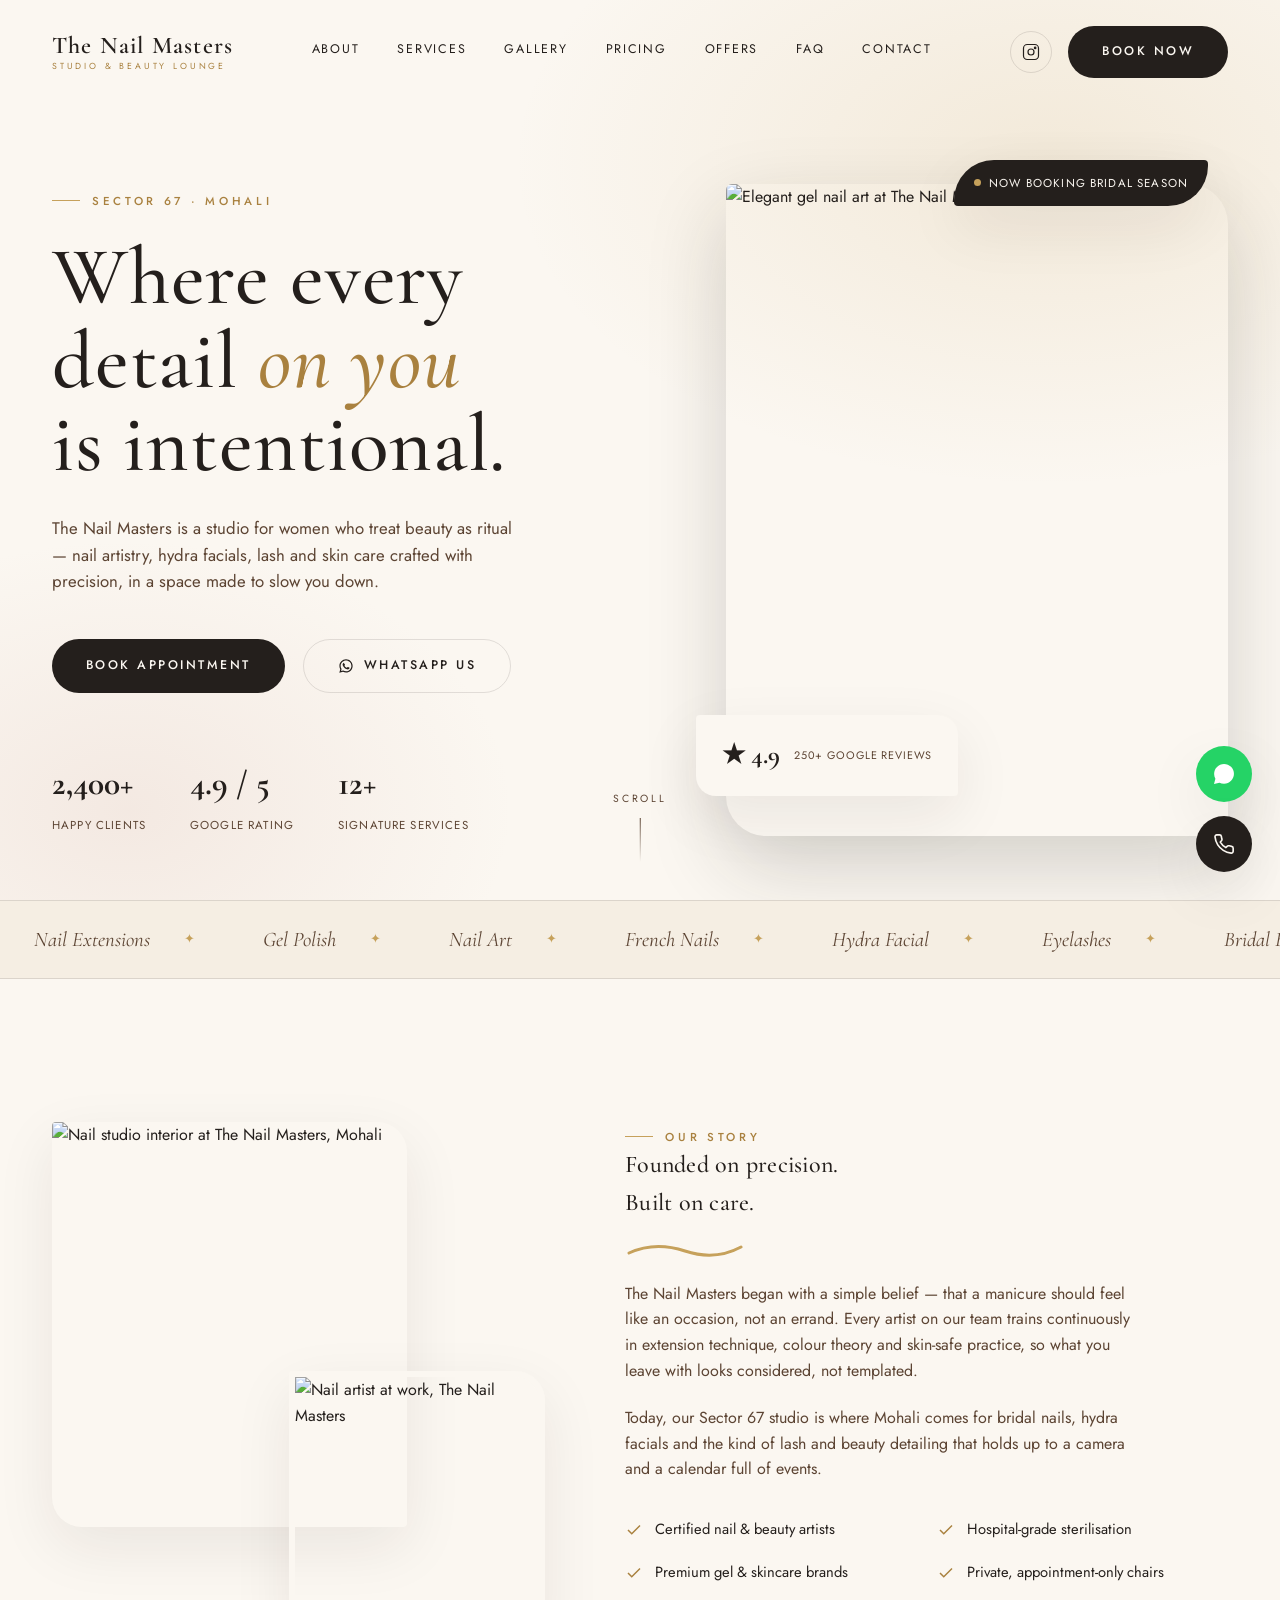
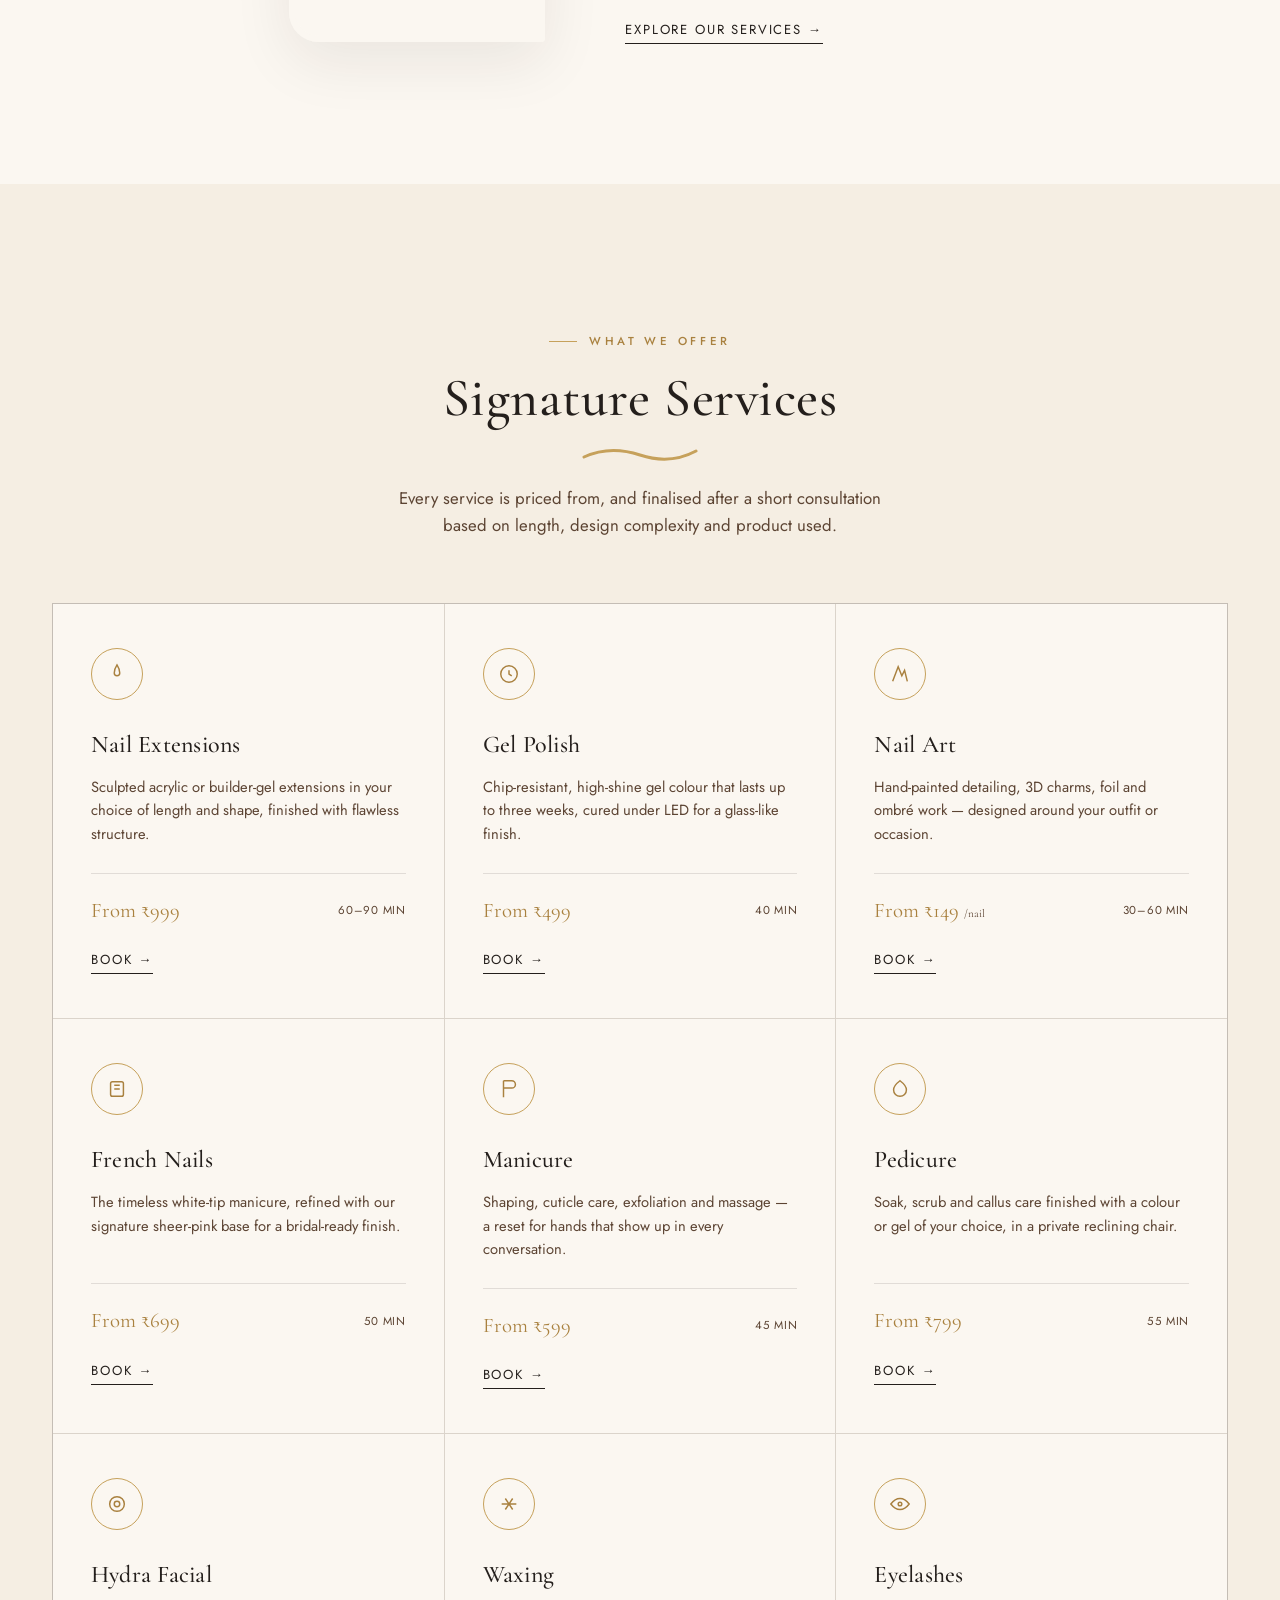
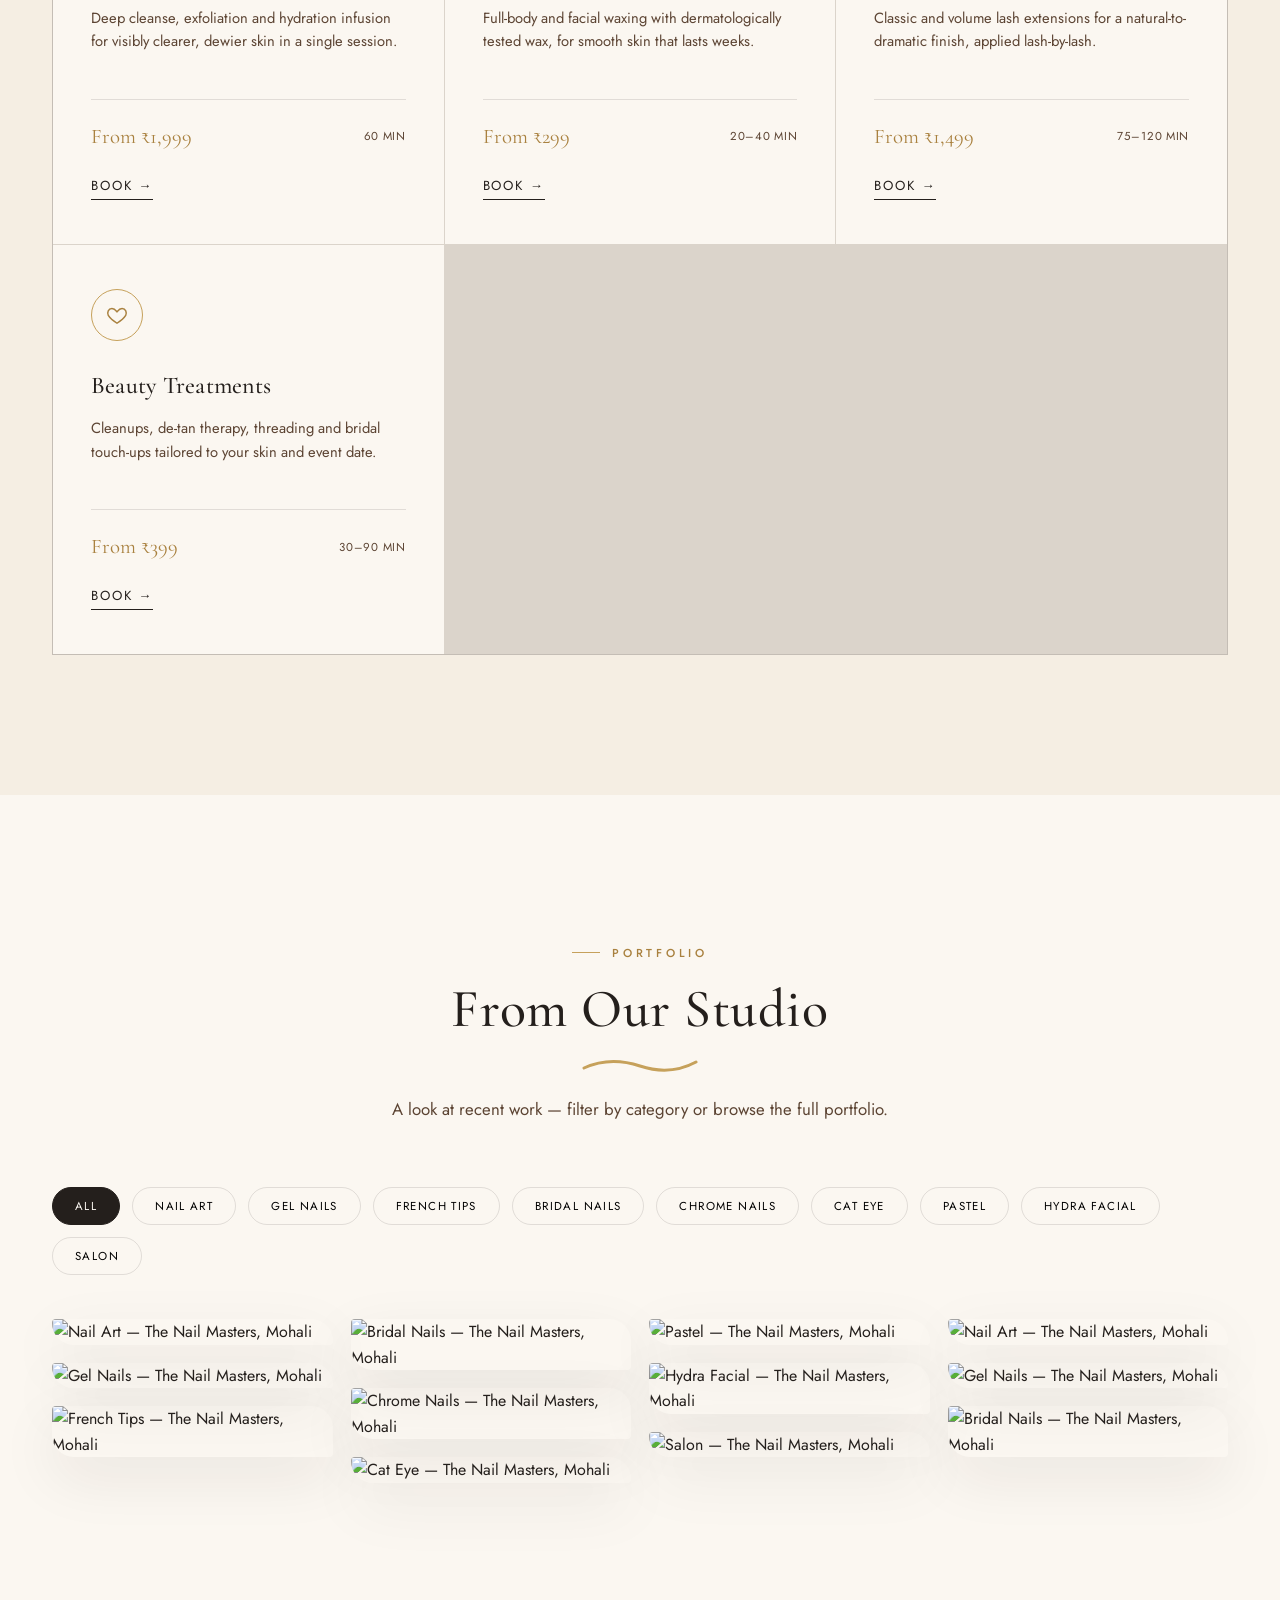
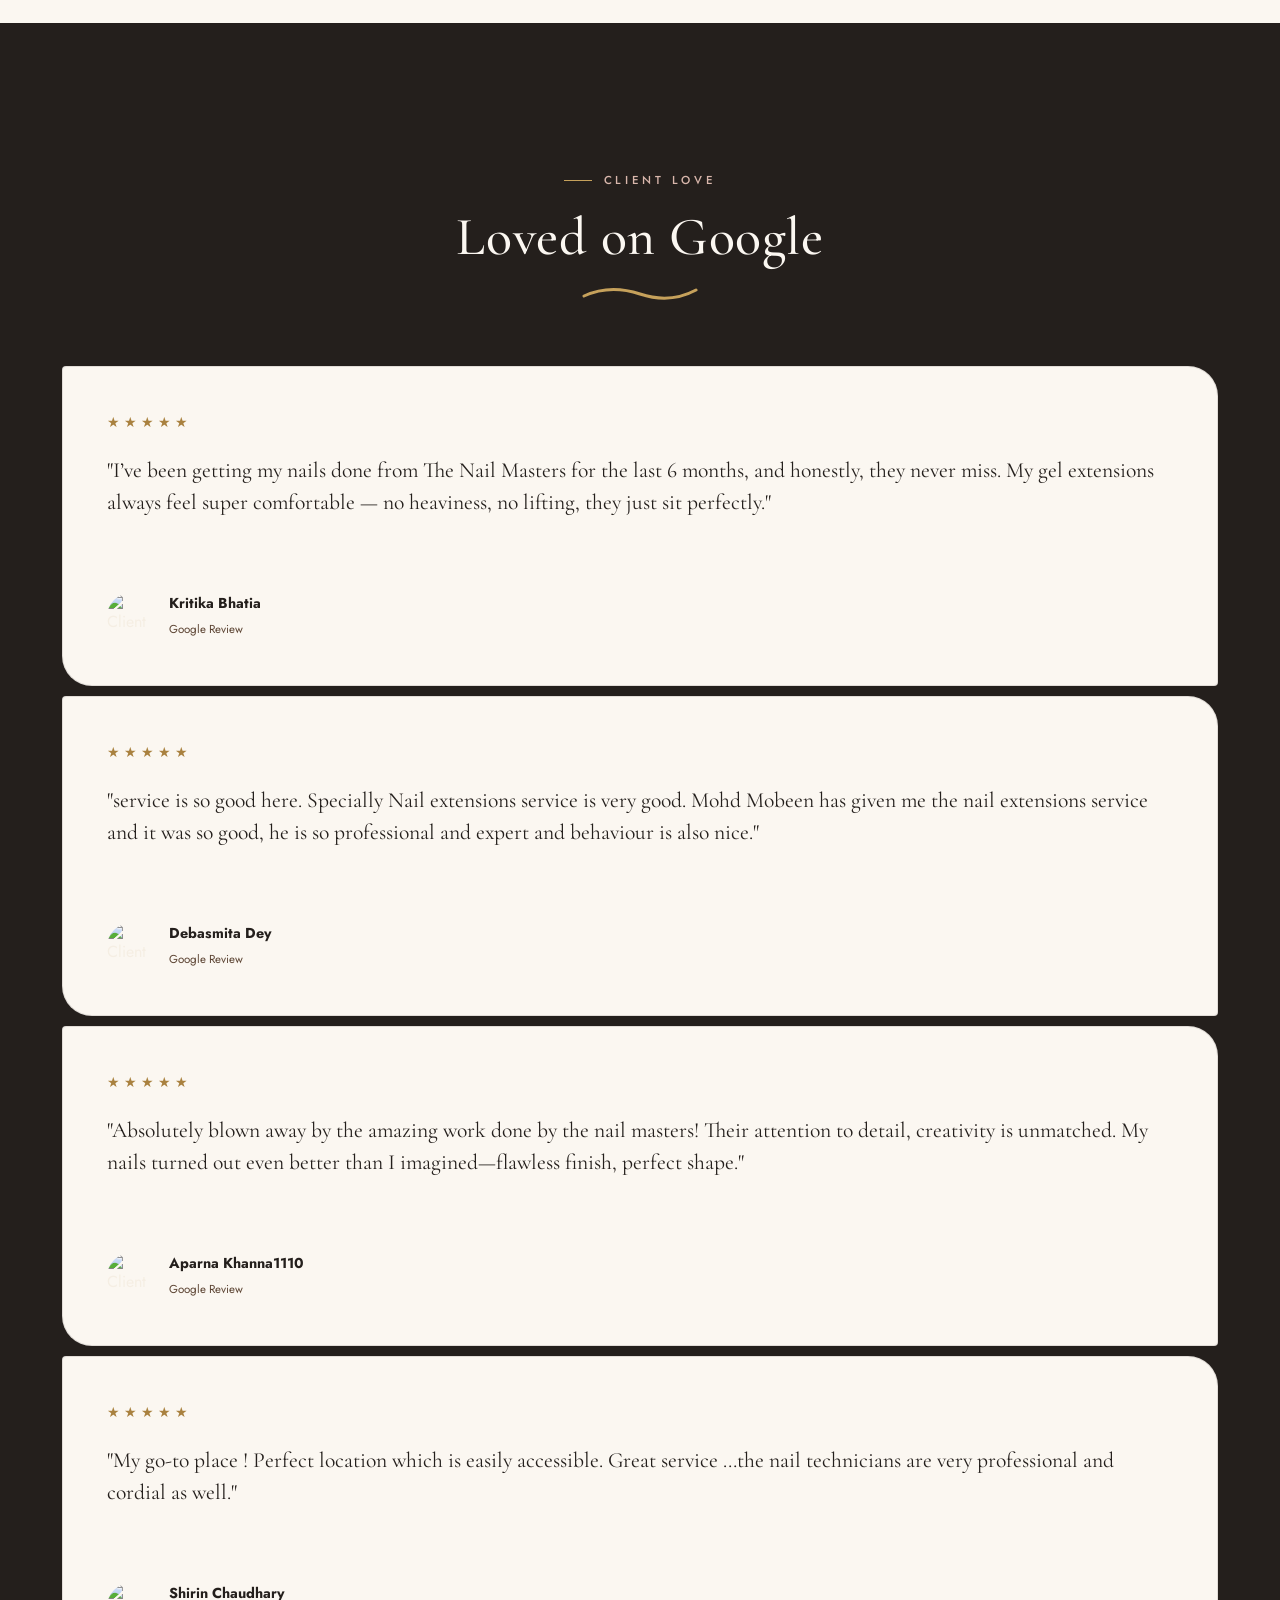
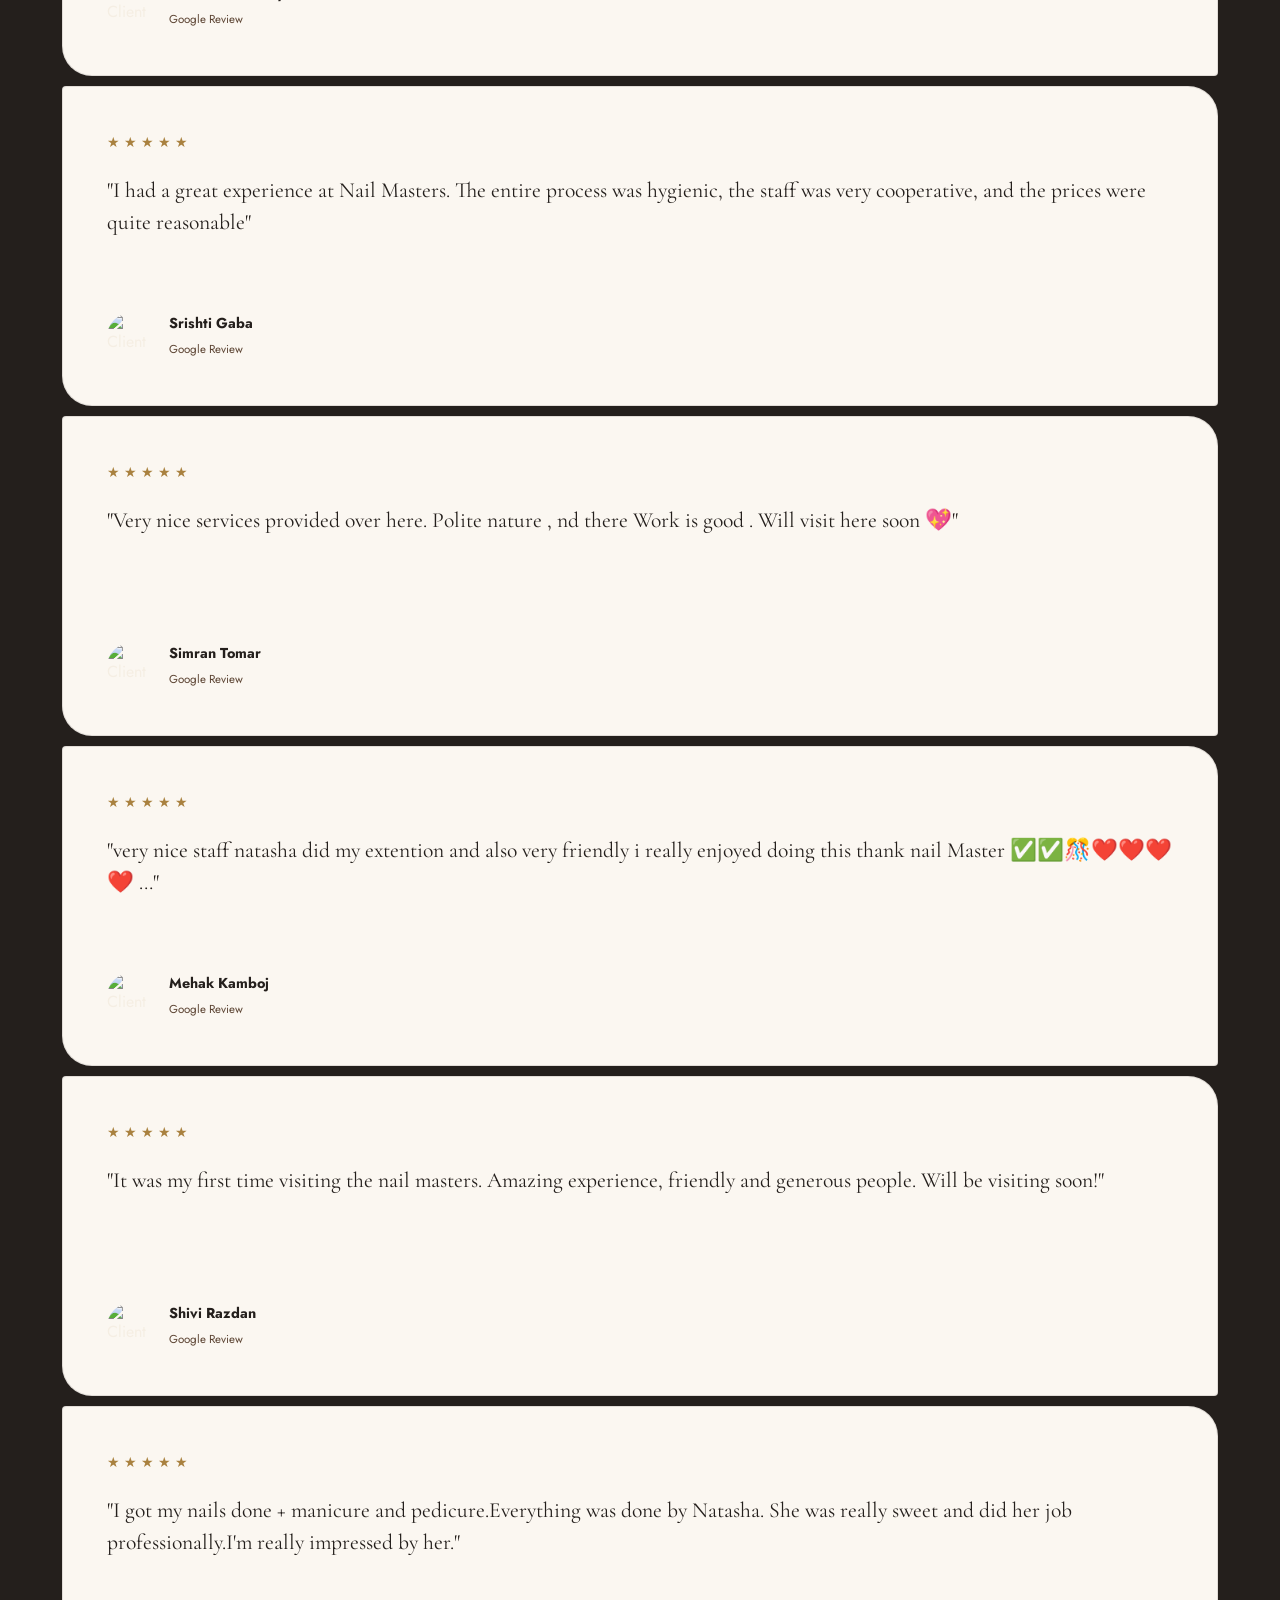
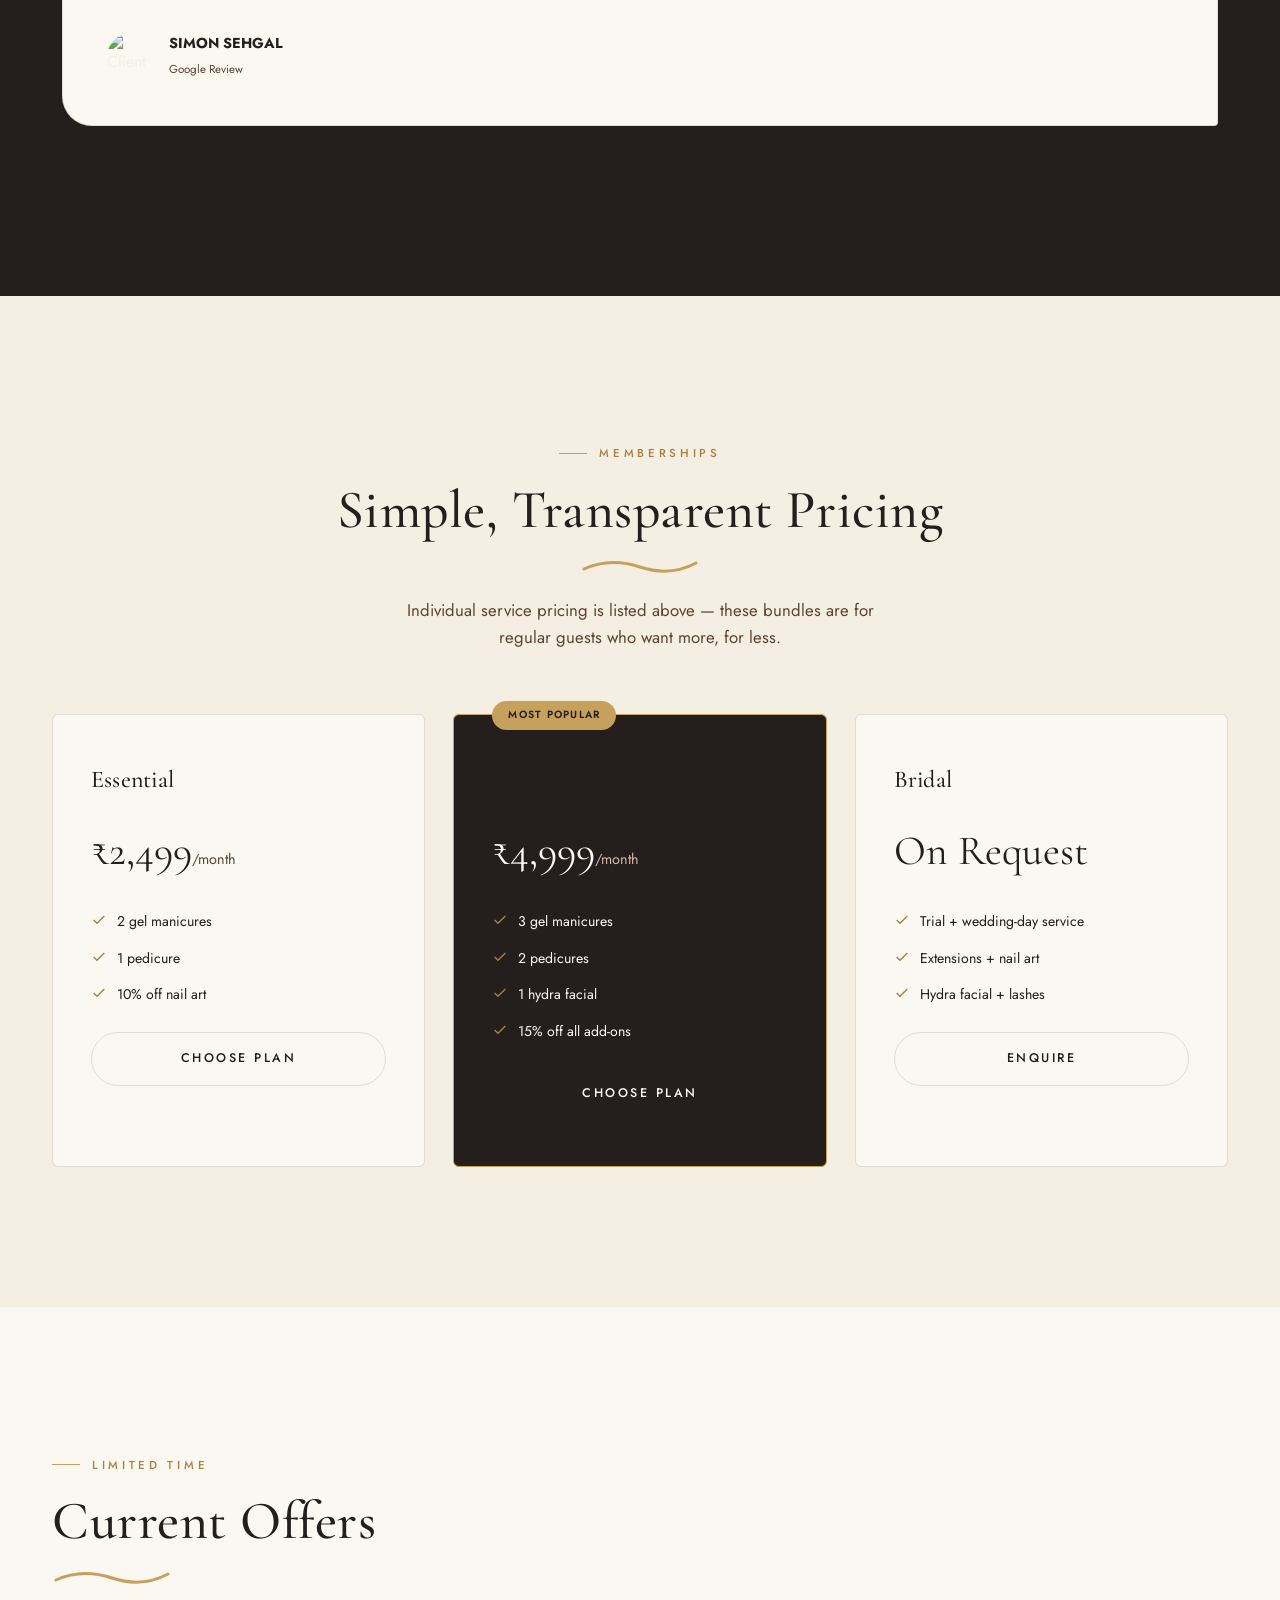
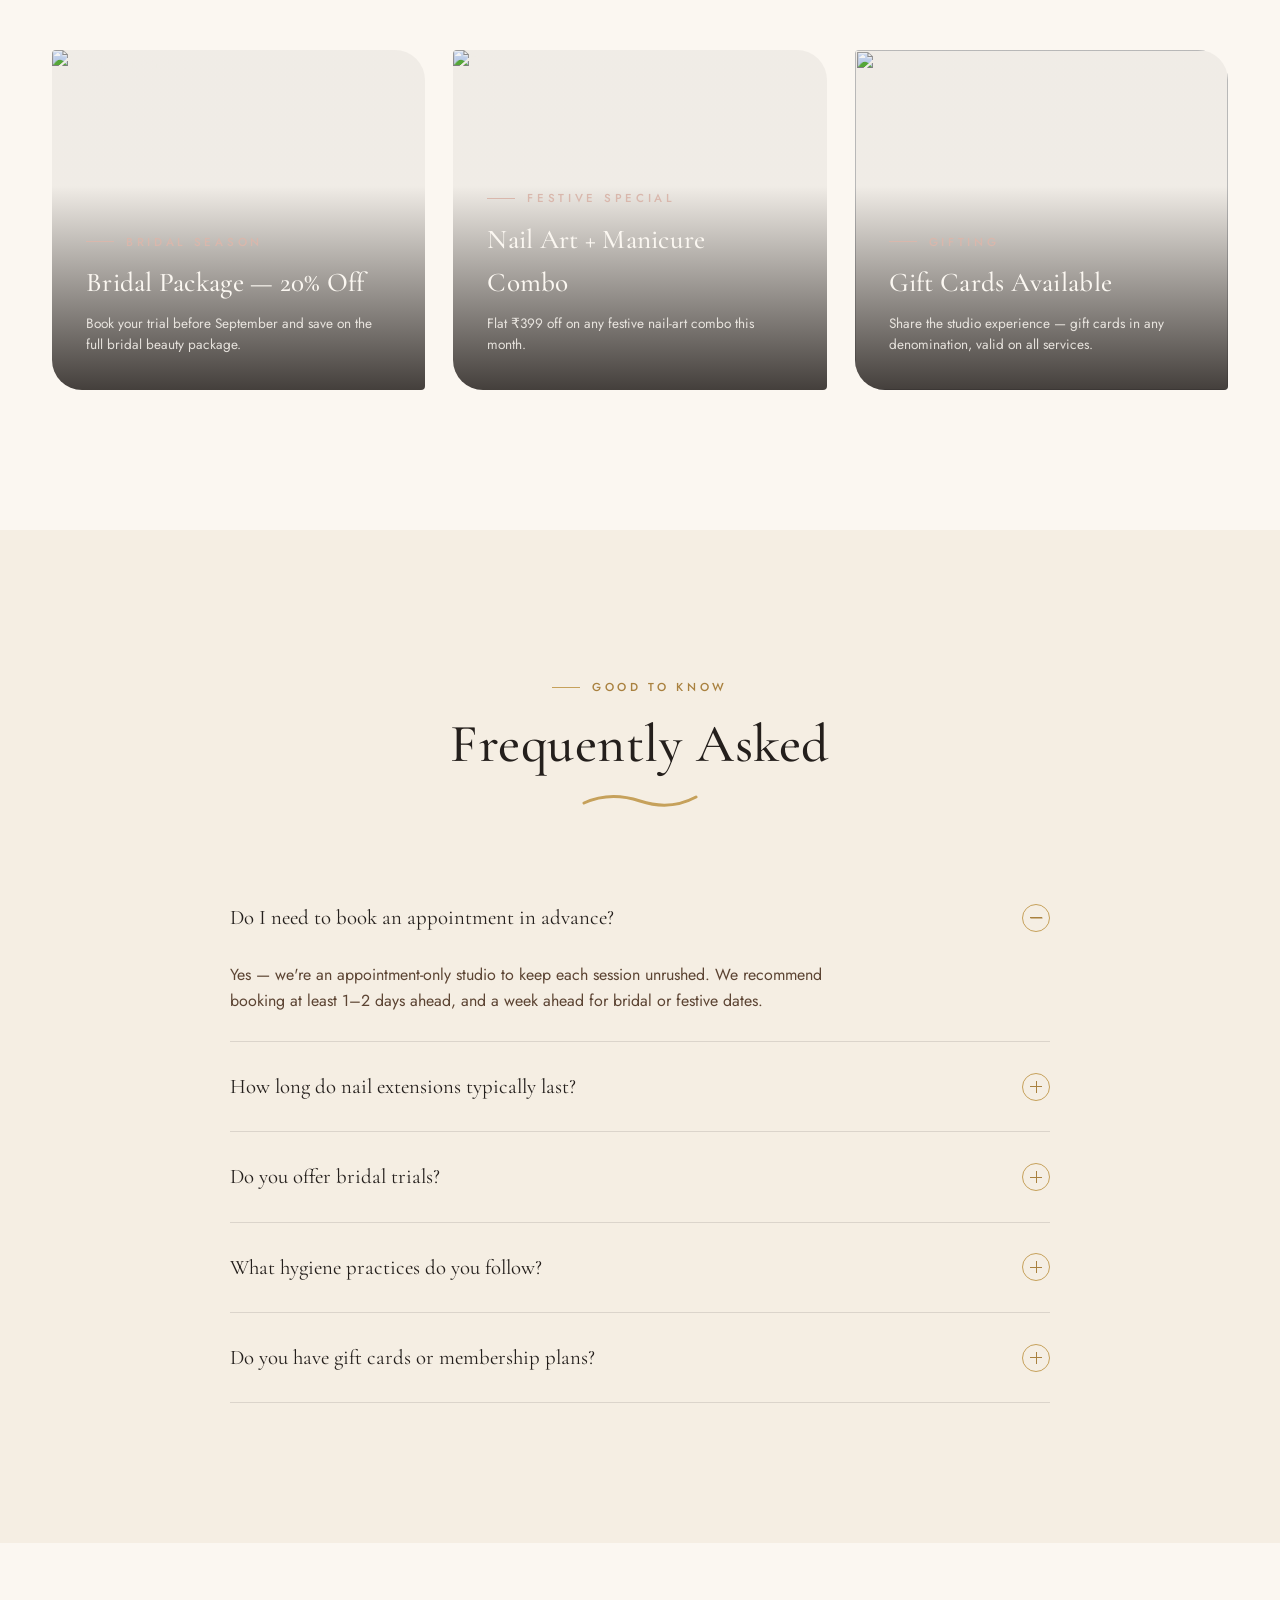
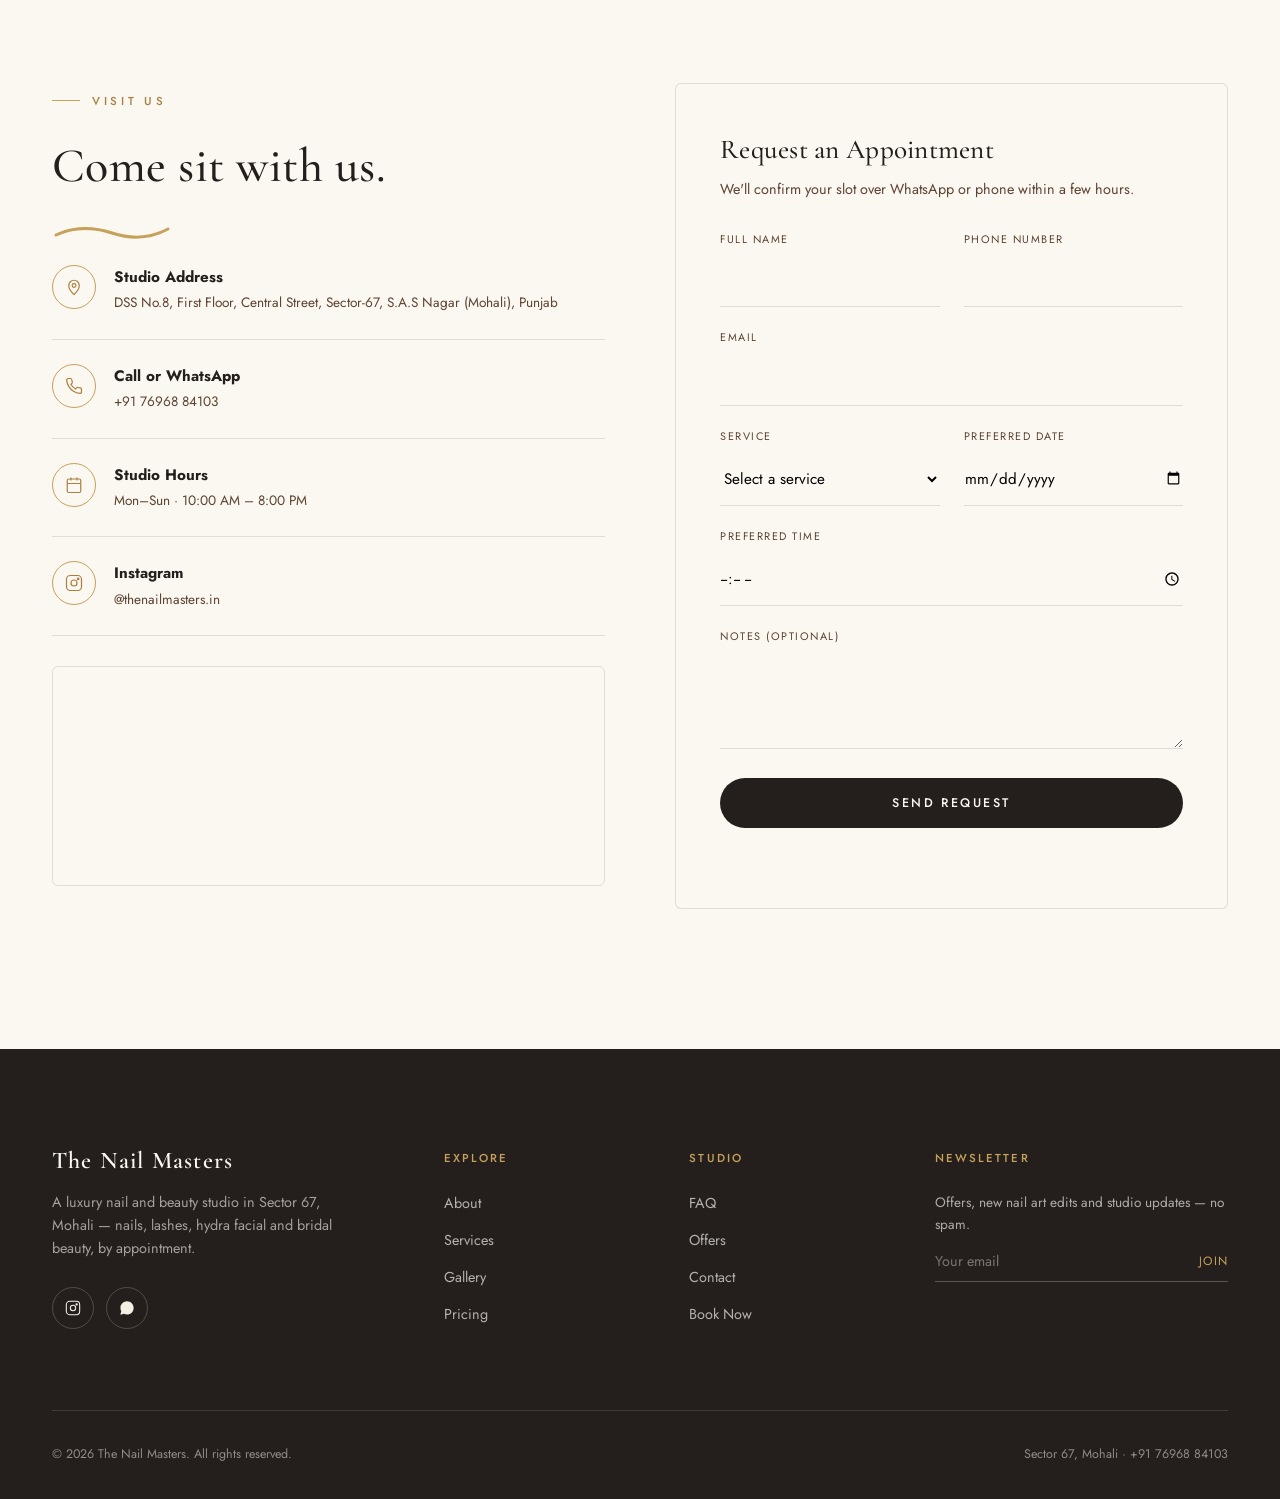
==== index.html @ d36a2d5d "updated link logo" ====
<!DOCTYPE html>
<html lang="en">
<head>
<meta charset="UTF-8">
<meta name="viewport" content="width=device-width, initial-scale=1.0">
<title>The Nail Masters — Luxury Nail Studio &amp; Beauty Salon, Mohali</title>
<meta name="description" content="The Nail Masters is a premium nail and beauty studio in Sector 67, Mohali offering nail extensions, gel polish, nail art, hydra facial, waxing, eyelashes and bridal beauty services. Book your appointment today.">
<meta name="keywords" content="nail salon Mohali, nail extensions Mohali, gel nails, nail art, hydra facial, eyelash extensions, bridal nails, The Nail Masters">
<link rel="canonical" href="https://thenailmasters.in/">

<!-- Open Graph -->
<meta property="og:type" content="business.business">
<meta property="og:title" content="The Nail Masters — Luxury Nail Studio, Mohali">
<meta property="og:description" content="Nails • Beauty • Eyelashes • Hydra Facial • Manicure • Pedicure — Sector 67, Mohali.">
<meta property="og:image" content="https://instagram.fixc1-12.fna.fbcdn.net/v/t51.82787-19/726977426_17931921252323435_6633175314560028820_n.jpg?efg=eyJ2ZW5jb2RlX3RhZyI6InByb2ZpbGVfcGljLmRqYW5nby4xMDgwLmMyIn0&_nc_ht=instagram.fixc1-12.fna.fbcdn.net&_nc_cat=111&_nc_oc=Q6cZ2gHaVw33f_1a6U0bSxXO0vFjbxjCbKrbYo323HRwmWD6hvr7fbCdJlNZrzNe8WTTGtw&_nc_ohc=k3JfT5ItEosQ7kNvwE9JRre&_nc_gid=59Z5TTB9T2ltxtmwrAYyzQ&edm=AP4sbd4BAAAA&ccb=7-5&oh=00_AQBiS8FI4SvpRgdjx7GcZwKWy4RBTFuM577EjHTkSNL2Dg&oe=6A4FF087&_nc_sid=7a9f4b">
<meta property="og:url" content="https://thenailmasters.in/">
<meta property="og:locale" content="en_IN">

<!-- Twitter -->
<meta name="twitter:card" content="summary_large_image">
<meta name="twitter:title" content="The Nail Masters — Luxury Nail Studio, Mohali">
<meta name="twitter:description" content="Nails • Beauty • Eyelashes • Hydra Facial • Manicure • Pedicure.">
<meta name="twitter:image" content="https://instagram.fixc1-12.fna.fbcdn.net/v/t51.82787-19/726977426_17931921252323435_6633175314560028820_n.jpg?efg=eyJ2ZW5jb2RlX3RhZyI6InByb2ZpbGVfcGljLmRqYW5nby4xMDgwLmMyIn0&_nc_ht=instagram.fixc1-12.fna.fbcdn.net&_nc_cat=111&_nc_oc=Q6cZ2gHaVw33f_1a6U0bSxXO0vFjbxjCbKrbYo323HRwmWD6hvr7fbCdJlNZrzNe8WTTGtw&_nc_ohc=k3JfT5ItEosQ7kNvwE9JRre&_nc_gid=59Z5TTB9T2ltxtmwrAYyzQ&edm=AP4sbd4BAAAA&ccb=7-5&oh=00_AQBiS8FI4SvpRgdjx7GcZwKWy4RBTFuM577EjHTkSNL2Dg&oe=6A4FF087&_nc_sid=7a9f4b">

<!-- Schema.org LocalBusiness -->
<script type="application/ld+json">
{
  "@context": "https://schema.org",
  "@type": "BeautySalon",
  "name": "The Nail Masters",
  "image": "https://images.unsplash.com/photo-1604654894610-df63bc536371?q=80&w=1200",
  "telephone": "+91-7696884103",
  "address": {
    "@type": "PostalAddress",
    "streetAddress": "DSS No.8, First Floor, Central Street, Sector-67",
    "addressLocality": "S.A.S Nagar (Mohali)",
    "addressRegion": "Punjab",
    "addressCountry": "IN"
  },
 "geo": {
    "@type": "GeoCoordinates",
    "latitude": 30.676492507875448,
    "longitude": 76.72411241728307
  },
  "url": "https://thenailmasters.in/",
  "sameAs": ["https://www.instagram.com/thenailmasters.in/"],
  "priceRange": "₹₹"
}
</script>

<link rel="icon" href="data:image/svg+xml,<svg xmlns=%22http://www.w3.org/2000/svg%22 viewBox=%220 0 100 100%22><text y=%22.9em%22 font-size=%2290%22>💅</text></svg>">

<!-- Fonts -->
<link rel="preconnect" href="https://fonts.googleapis.com">
<link href="https://fonts.googleapis.com/css2?family=Cormorant+Garamond:ital,wght@0,400;0,500;0,600;1,500&family=Jost:wght@300;400;500;600&display=swap" rel="stylesheet">

<!-- AOS -->
<link rel="stylesheet" href="">
<!-- Swiper -->
<link rel="stylesheet" href="https://cdnjs.cloudflare.com/ajax/libs/Swiper/11.0.5/swiper-bundle.min.css">

<link rel="stylesheet" href="style.css">
</head>
<body>

<div id="preloader">
  <div class="pre-mark" id="preMark"></div>
  <div class="pre-line"></div>
</div>

<div class="cursor-dot"></div>
<div class="cursor-ring"></div>

<!-- ============ HEADER ============ -->
<header id="siteHeader">
  <div class="container nav-inner">
    <a href="#home" class="logo"><b>The Nail Masters</b><small>Studio &amp; Beauty Lounge</small></a>
    <nav class="nav-links" id="navLinks">
      <a href="#about">About</a>
      <a href="#services">Services</a>
      <a href="#gallery">Gallery</a>
      <a href="#pricing">Pricing</a>
      <a href="#offers">Offers</a>
      <a href="#faq">FAQ</a>
      <a href="#contact">Contact</a>
    </nav>
    <div class="nav-cta">
      <a class="icon-btn" href="https://www.instagram.com/thenailmasters.in/" target="_blank" rel="noopener" aria-label="Instagram">
        <svg width="18" height="18" viewBox="0 0 24 24" fill="none" stroke="currentColor" stroke-width="1.6"><rect x="2" y="2" width="20" height="20" rx="5"/><circle cx="12" cy="12" r="4"/><circle cx="17.5" cy="6.5" r="1"/></svg>
      </a>
      <a class="btn btn-gold" href="#booking" data-magnetic>Book Now</a>
      <button class="burger" id="burger" aria-label="Menu"><span></span><span></span><span></span></button>
    </div>
  </div>
</header>

<!-- ============ HERO ============ -->
<section class="hero" id="home">
  <div class="container hero-grid">
    <div>
      <div class="hero-eyebrow eyebrow" data-aos="fade-up">Sector 67 · Mohali</div>
      <h1 data-aos="fade-up" data-aos-delay="100">Where every detail <em>on you</em><br>is intentional.</h1>
      <p data-aos="fade-up" data-aos-delay="200">The Nail Masters is a studio for women who treat beauty as ritual — nail artistry, hydra facials, lash and skin care crafted with precision, in a space made to slow you down.</p>
      <div class="hero-cta" data-aos="fade-up" data-aos-delay="300">
        <a href="#booking" class="btn btn-gold" data-magnetic>Book Appointment</a>
        <a href="https://wa.me/917696884103" target="_blank" rel="noopener" class="btn btn-outline" data-magnetic>
          <svg width="16" height="16" viewBox="0 0 24 24" fill="currentColor"><path d="M12.04 2C6.58 2 2.13 6.45 2.13 11.91c0 1.75.46 3.39 1.26 4.81L2 22l5.42-1.36a9.9 9.9 0 0 0 4.62 1.14h.01c5.46 0 9.9-4.45 9.9-9.91 0-2.65-1.03-5.13-2.9-7C17.17 3.03 14.68 2 12.04 2m.01 1.8c2.16 0 4.19.84 5.72 2.38a8.03 8.03 0 0 1 2.36 5.73c0 4.47-3.64 8.11-8.1 8.11a8.1 8.1 0 0 1-4.13-1.13l-.3-.17-3.02.79.8-2.93-.19-.3a8.06 8.06 0 0 1-1.24-4.31c0-4.47 3.65-8.11 8.1-8.11M8.5 7.6c-.17 0-.44.06-.67.32-.23.25-.87.85-.87 2.08 0 1.22.9 2.4 1.02 2.57.13.16 1.75 2.8 4.32 3.82 2.14.85 2.57.68 3.04.64.46-.04 1.5-.61 1.71-1.2.21-.6.21-1.1.15-1.21-.06-.11-.23-.17-.48-.3-.25-.13-1.5-.74-1.73-.82-.23-.09-.4-.13-.57.13-.17.25-.65.82-.8.99-.15.17-.29.19-.54.06-.25-.12-1.05-.39-2-1.23-.74-.66-1.24-1.47-1.39-1.72-.14-.25-.01-.38.11-.51.11-.11.25-.29.37-.44.12-.15.16-.25.24-.42.08-.17.04-.31-.02-.44C9.71 9.4 9.2 8.14 9 7.65c-.17-.42-.36-.42-.5-.43z"/></svg>
          WhatsApp Us
        </a>
      </div>
      <div class="hero-stats" data-aos="fade-up" data-aos-delay="400">
        <div><b>2,400+</b><span>Happy Clients</span></div>
        <div><b>4.9 / 5</b><span>Google Rating</span></div>
        <div><b>12+</b><span>Signature Services</span></div>
      </div>
    </div>
    <div class="hero-visual" data-aos="fade-left" data-aos-delay="150">
      <div class="hero-float"><span class="dot"></span>Now booking Bridal Season</div>
      <div class="hero-frame">
        <img src="https://images.unsplash.com/photo-1604654894610-df63bc536371?q=80&w=900" alt="Elegant gel nail art at The Nail Masters studio, Mohali" loading="eager">
      </div>
      <div class="hero-badge"><b>★ 4.9</b><span>250+ Google Reviews</span></div>
    </div>
  </div>
  <div class="scroll-cue"><span>Scroll</span><i></i></div>
</section>

<!-- ============ MARQUEE ============ -->
<div class="marquee-wrap">
  <div class="marquee" id="marquee">
    <span>Nail Extensions</span><span>Gel Polish</span><span>Nail Art</span><span>French Nails</span><span>Hydra Facial</span><span>Eyelashes</span><span>Bridal Beauty</span><span>Waxing</span>
    <span>Nail Extensions</span><span>Gel Polish</span><span>Nail Art</span><span>French Nails</span><span>Hydra Facial</span><span>Eyelashes</span><span>Bridal Beauty</span><span>Waxing</span>
  </div>
</div>

<!-- ============ ABOUT ============ -->
<section class="section" id="about">
  <div class="container about-grid">
    <div class="about-images">
      <div class="about-img-a" data-aos="fade-right">
        <img src="https://i.pinimg.com/736x/99/93/15/999315b32b67c061ed167e83671e00f4.jpg" alt="Nail studio interior at The Nail Masters, Mohali">
      </div>
      <div class="about-img-b" data-aos="fade-up" data-aos-delay="200">
        <img src="https://images.unsplash.com/photo-1522337360788-8b13dee7a37e?q=80&w=600" alt="Nail artist at work, The Nail Masters">
      </div>
    </div>
    <div class="about-copy">
      <div class="eyebrow" data-aos="fade-up">Our Story</div>
      <h2 data-aos="fade-up" data-aos-delay="80">Founded on precision.<br>Built on care.</h2>
      <svg class="brush" viewBox="0 0 120 20" data-aos="fade-up" data-aos-delay="120"><path d="M4 14 Q 30 2, 60 12 T 116 8"/></svg>
      <p data-aos="fade-up" data-aos-delay="160">The Nail Masters began with a simple belief — that a manicure should feel like an occasion, not an errand. Every artist on our team trains continuously in extension technique, colour theory and skin-safe practice, so what you leave with looks considered, not templated.</p>
      <p data-aos="fade-up" data-aos-delay="200">Today, our Sector 67 studio is where Mohali comes for bridal nails, hydra facials and the kind of lash and beauty detailing that holds up to a camera and a calendar full of events.</p>
      <ul class="about-list" data-aos="fade-up" data-aos-delay="240">
        <li><svg width="18" height="18" viewBox="0 0 24 24" fill="none" stroke="currentColor" stroke-width="2"><path d="M20 6L9 17l-5-5"/></svg> Certified nail &amp; beauty artists</li>
        <li><svg width="18" height="18" viewBox="0 0 24 24" fill="none" stroke="currentColor" stroke-width="2"><path d="M20 6L9 17l-5-5"/></svg> Hospital-grade sterilisation</li>
        <li><svg width="18" height="18" viewBox="0 0 24 24" fill="none" stroke="currentColor" stroke-width="2"><path d="M20 6L9 17l-5-5"/></svg> Premium gel &amp; skincare brands</li>
        <li><svg width="18" height="18" viewBox="0 0 24 24" fill="none" stroke="currentColor" stroke-width="2"><path d="M20 6L9 17l-5-5"/></svg> Private, appointment-only chairs</li>
      </ul>
      <a href="#services" class="link-arrow" style="margin-top:34px;display:inline-flex;">Explore our services →</a>
    </div>
  </div>
</section>

<!-- ============ SERVICES ============ -->
<section class="section section--tint" id="services">
  <div class="container">
    <div class="section-head center">
      <div class="eyebrow">What We Offer</div>
      <h2>Signature Services</h2>
      <svg class="brush" viewBox="0 0 120 20"><path d="M4 14 Q 30 2, 60 12 T 116 8"/></svg>
      <p>Every service is priced from, and finalised after a short consultation based on length, design complexity and product used.</p>
    </div>

    <div class="service-row" data-aos="fade-up">
      <article class="service-card">
        <div class="service-icon"><svg width="22" height="22" viewBox="0 0 24 24" fill="none" stroke="currentColor" stroke-width="1.6"><path d="M12 2c2 3 3 6 3 9a3 3 0 1 1-6 0c0-3 1-6 3-9Z"/></svg></div>
        <h3>Nail Extensions</h3>
        <p class="desc">Sculpted acrylic or builder-gel extensions in your choice of length and shape, finished with flawless structure.</p>
        <div class="service-meta"><span class="price">From ₹999</span><span class="dur">60–90 min</span></div>
        <a href="#booking" class="link-arrow service-book">Book →</a>
      </article>
      <article class="service-card">
        <div class="service-icon"><svg width="22" height="22" viewBox="0 0 24 24" fill="none" stroke="currentColor" stroke-width="1.6"><circle cx="12" cy="12" r="9"/><path d="M12 8v4l3 2"/></svg></div>
        <h3>Gel Polish</h3>
        <p class="desc">Chip-resistant, high-shine gel colour that lasts up to three weeks, cured under LED for a glass-like finish.</p>
        <div class="service-meta"><span class="price">From ₹499</span><span class="dur">40 min</span></div>
        <a href="#booking" class="link-arrow service-book">Book →</a>
      </article>
      <article class="service-card">
        <div class="service-icon"><svg width="22" height="22" viewBox="0 0 24 24" fill="none" stroke="currentColor" stroke-width="1.6"><path d="M4 20l6-16 4 10 3-6 3 12"/></svg></div>
        <h3>Nail Art</h3>
        <p class="desc">Hand-painted detailing, 3D charms, foil and ombré work — designed around your outfit or occasion.</p>
        <div class="service-meta"><span class="price">From ₹149 <span style="font-size:.7rem;color:var(--brown);">/nail</span></span><span class="dur">30–60 min</span></div>
        <a href="#booking" class="link-arrow service-book">Book →</a>
      </article>
      <article class="service-card">
        <div class="service-icon"><svg width="22" height="22" viewBox="0 0 24 24" fill="none" stroke="currentColor" stroke-width="1.6"><rect x="5" y="4" width="14" height="16" rx="2"/><path d="M9 8h6M9 12h6"/></svg></div>
        <h3>French Nails</h3>
        <p class="desc">The timeless white-tip manicure, refined with our signature sheer-pink base for a bridal-ready finish.</p>
        <div class="service-meta"><span class="price">From ₹699</span><span class="dur">50 min</span></div>
        <a href="#booking" class="link-arrow service-book">Book →</a>
      </article>
      <article class="service-card">
        <div class="service-icon"><svg width="22" height="22" viewBox="0 0 24 24" fill="none" stroke="currentColor" stroke-width="1.6"><path d="M6 3v18M6 3h9a4 4 0 0 1 0 8H6"/></svg></div>
        <h3>Manicure</h3>
        <p class="desc">Shaping, cuticle care, exfoliation and massage — a reset for hands that show up in every conversation.</p>
        <div class="service-meta"><span class="price">From ₹599</span><span class="dur">45 min</span></div>
        <a href="#booking" class="link-arrow service-book">Book →</a>
      </article>
      <article class="service-card">
        <div class="service-icon"><svg width="22" height="22" viewBox="0 0 24 24" fill="none" stroke="currentColor" stroke-width="1.6"><path d="M12 3c-4 3-7 6-7 10a7 7 0 0 0 14 0c0-4-3-7-7-10Z"/></svg></div>
        <h3>Pedicure</h3>
        <p class="desc">Soak, scrub and callus care finished with a colour or gel of your choice, in a private reclining chair.</p>
        <div class="service-meta"><span class="price">From ₹799</span><span class="dur">55 min</span></div>
        <a href="#booking" class="link-arrow service-book">Book →</a>
      </article>
      <article class="service-card">
        <div class="service-icon"><svg width="22" height="22" viewBox="0 0 24 24" fill="none" stroke="currentColor" stroke-width="1.6"><circle cx="12" cy="12" r="8"/><circle cx="12" cy="12" r="3"/></svg></div>
        <h3>Hydra Facial</h3>
        <p class="desc">Deep cleanse, exfoliation and hydration infusion for visibly clearer, dewier skin in a single session.</p>
        <div class="service-meta"><span class="price">From ₹1,999</span><span class="dur">60 min</span></div>
        <a href="#booking" class="link-arrow service-book">Book →</a>
      </article>
      <article class="service-card">
        <div class="service-icon"><svg width="22" height="22" viewBox="0 0 24 24" fill="none" stroke="currentColor" stroke-width="1.6"><path d="M4 12h16M8 6l8 12M16 6L8 18"/></svg></div>
        <h3>Waxing</h3>
        <p class="desc">Full-body and facial waxing with dermatologically tested wax, for smooth skin that lasts weeks.</p>
        <div class="service-meta"><span class="price">From ₹299</span><span class="dur">20–40 min</span></div>
        <a href="#booking" class="link-arrow service-book">Book →</a>
      </article>
      <article class="service-card">
        <div class="service-icon"><svg width="22" height="22" viewBox="0 0 24 24" fill="none" stroke="currentColor" stroke-width="1.6"><path d="M2 12c3-4 7-6 10-6s7 2 10 6c-3 4-7 6-10 6s-7-2-10-6Z"/><circle cx="12" cy="12" r="2"/></svg></div>
        <h3>Eyelashes</h3>
        <p class="desc">Classic and volume lash extensions for a natural-to-dramatic finish, applied lash-by-lash.</p>
        <div class="service-meta"><span class="price">From ₹1,499</span><span class="dur">75–120 min</span></div>
        <a href="#booking" class="link-arrow service-book">Book →</a>
      </article>
      <article class="service-card">
        <div class="service-icon"><svg width="22" height="22" viewBox="0 0 24 24" fill="none" stroke="currentColor" stroke-width="1.6"><path d="M12 21s-7-4.35-9.5-8.5C1 9 2.5 5 6.5 5c2 0 3.5 1.2 5.5 3.5C14 6.2 15.5 5 17.5 5c4 0 5.5 4 4 7.5C19 16.65 12 21 12 21Z"/></svg></div>
        <h3>Beauty Treatments</h3>
        <p class="desc">Cleanups, de-tan therapy, threading and bridal touch-ups tailored to your skin and event date.</p>
        <div class="service-meta"><span class="price">From ₹399</span><span class="dur">30–90 min</span></div>
        <a href="#booking" class="link-arrow service-book">Book →</a>
      </article>
    </div>
  </div>
</section>

<!-- ============ GALLERY ============ -->
<section class="section" id="gallery">
  <div class="container">
    <div class="section-head center">
      <div class="eyebrow">Portfolio</div>
      <h2>From Our Studio</h2>
      <svg class="brush" viewBox="0 0 120 20"><path d="M4 14 Q 30 2, 60 12 T 116 8"/></svg>
      <p>A look at recent work — filter by category or browse the full portfolio.</p>
    </div>

    <div class="gallery-filters" data-aos="fade-up">
      <button class="filter-btn active" data-filter="all">All</button>
      <button class="filter-btn" data-filter="nail-art">Nail Art</button>
      <button class="filter-btn" data-filter="gel">Gel Nails</button>
      <button class="filter-btn" data-filter="french">French Tips</button>
      <button class="filter-btn" data-filter="bridal">Bridal Nails</button>
      <button class="filter-btn" data-filter="chrome">Chrome Nails</button>
      <button class="filter-btn" data-filter="cateye">Cat Eye</button>
      <button class="filter-btn" data-filter="pastel">Pastel</button>
      <button class="filter-btn" data-filter="facial">Hydra Facial</button>
      <button class="filter-btn" data-filter="salon">Salon</button>
    </div>

    <div class="masonry" id="masonry">
      <!-- items injected by JS from a data array to avoid duplication -->
    </div>
  </div>
</section>

<div id="lightbox">
  <button class="lb-close"><svg width="16" height="16" viewBox="0 0 24 24" fill="none" stroke="currentColor" stroke-width="2"><path d="M6 6l12 12M18 6L6 18"/></svg> Close</button>
  <button class="lb-nav lb-prev"><svg width="18" height="18" viewBox="0 0 24 24" fill="none" stroke="currentColor" stroke-width="2"><path d="M15 18l-6-6 6-6"/></svg></button>
  <img src="" alt="">
  <button class="lb-nav lb-next"><svg width="18" height="18" viewBox="0 0 24 24" fill="none" stroke="currentColor" stroke-width="2"><path d="M9 6l6 6-6 6"/></svg></button>
</div>

<!-- ============ TESTIMONIALS ============ -->
<section class="section section--dark" id="testimonials">
  <div class="container">
    <div class="section-head center">
      <div class="eyebrow" style="color:var(--rosegold)">Client Love</div>
      <h2>Loved on Google</h2>
      <svg class="brush" viewBox="0 0 120 20" style="margin-left:auto;margin-right:auto"><path d="M4 14 Q 30 2, 60 12 T 116 8"/></svg>
    </div>
    <div class="swiper testiSwiper" data-aos="fade-up">
      <div class="swiper-wrapper">
        <div class="swiper-slide"><div class="testi-card">
          <div class="testi-stars">★★★★★</div>
          <p>"I’ve been getting my nails done from The Nail Masters for the last 6 months, and honestly, they never miss. My gel extensions always feel super comfortable — no heaviness, no lifting, they just sit perfectly."</p>
          <div class="testi-who"><img src="https://lh3.googleusercontent.com/a-/ALV-UjV-IEmGtbBcHX0cl6BBPLXp-ibee5PcjIehcD0DYRLKuoKWZFQ=w90-h90-p-rp-mo-br100" alt="Client"><div><b>Kritika Bhatia</b><span>Google Review</span></div></div>
        </div></div>
        <div class="swiper-slide"><div class="testi-card">
          <div class="testi-stars">★★★★★</div>
          <p>"service is so good here. Specially Nail extensions service is very good. Mohd Mobeen has given me the nail extensions service and it was so good, he is so professional and expert and behaviour is also nice."</p>
          <div class="testi-who"><img src="https://lh3.googleusercontent.com/a-/ALV-UjVyQoNFN8s-8JkwIokHFTP5X_WI8va_PCKgokhYAKKEl4Fvc3i_=w90-h90-p-rp-mo-br100" alt="Client"><div><b>Debasmita Dey</b><span>Google Review</span></div></div>
        </div></div>
        <div class="swiper-slide"><div class="testi-card">
          <div class="testi-stars">★★★★★</div>
          <p>"Absolutely blown away by the amazing work done by the nail masters! Their attention to detail, creativity is unmatched. My nails turned out even better than I imagined—flawless finish, perfect shape."</p>
          <div class="testi-who"><img src="https://lh3.googleusercontent.com/a/ACg8ocKdO73FHdvhZ-GkrWfg03YjxIk-Yieaa-AKRo3I-I2zY1OMcQ=w90-h90-p-rp-mo-ba12-br100" alt="Client"><div><b>Aparna Khanna1110</b><span>Google Review</span></div></div>
        </div></div>
        <div class="swiper-slide"><div class="testi-card">
          <div class="testi-stars">★★★★★</div>
          <p>"My go-to place ! Perfect location which is easily accessible. Great service …the nail technicians are very professional and cordial as well."</p>
          <div class="testi-who"><img src="https://lh3.googleusercontent.com/a-/ALV-UjUM4dza5fXavYcXgSOBgg9UdjqMgPVghMckLJLqIj_8IZf9dHih=w90-h90-p-rp-mo-br100" alt="Client"><div><b>Shirin Chaudhary</b><span>Google Review</span></div></div>
        </div></div>
        <div class="swiper-slide"><div class="testi-card">
          <div class="testi-stars">★★★★★</div>
          <p>"I had a great experience at Nail Masters. The entire process was hygienic, the staff was very cooperative, and the prices were quite reasonable"</p>
          <div class="testi-who"><img src="https://lh3.googleusercontent.com/a/ACg8ocLg_f86dg3TjbIX4zUtsmY6X7zi8KRSD2Tj_oeBGO6TuXTvug=w90-h90-p-rp-mo-br100" alt="Client"><div><b>Srishti Gaba</b><span>Google Review</span></div></div>
        </div></div>
        <div class="swiper-slide"><div class="testi-card">
          <div class="testi-stars">★★★★★</div>
          <p>"Very nice services provided over here. Polite nature , nd there Work is good . Will visit here soon 💖"</p>
          <div class="testi-who"><img src="https://lh3.googleusercontent.com/a-/ALV-UjXKTR0KdgmlYqkdLdzdLQP7wiKSy10HpCJcsX8s7lUmZgbvJamd=w90-h90-p-rp-mo-br100" alt="Client"><div><b>Simran Tomar</b><span>Google Review</span></div></div>
        </div></div>
        <div class="swiper-slide"><div class="testi-card">
          <div class="testi-stars">★★★★★</div>
          <p>"very nice staff natasha did my extention and also very friendly i really enjoyed doing this thank nail Master ✅✅🎊❤️❤️❤️❤️ …"</p>
          <div class="testi-who"><img src="https://lh3.googleusercontent.com/a/ACg8ocKLscfg7RwuzsolA1PHqQpHPp_DsiLt8vx2UBfofnRV7r5lQA=w45-h45-p-rp-mo-br100" alt="Client"><div><b>Mehak Kamboj</b><span>Google Review</span></div></div>
        </div></div><div class="swiper-slide"><div class="testi-card">
          <div class="testi-stars">★★★★★</div>
          <p>"It was my first time visiting the nail masters. Amazing experience, friendly and generous people. Will be visiting soon!"</p>
          <div class="testi-who"><img src="https://lh3.googleusercontent.com/a/ACg8ocK8WZtWFy8x3c3tGcMqZoJTRpLB4SKd94V4gPIZ2ybcv8og=w45-h45-p-rp-mo-br100" alt="Client"><div><b>Shivi Razdan</b><span>Google Review</span></div></div>
        </div></div><div class="swiper-slide"><div class="testi-card">
          <div class="testi-stars">★★★★★</div>
          <p>"I got my nails done + manicure and pedicure.Everything was done by Natasha. She was really sweet and did her job professionally.I'm really impressed by her."</p>
          <div class="testi-who"><img src="https://lh3.googleusercontent.com/a/ACg8ocLHMOG_KLGlU5GtwoejQ_SBK5IeHZJuNTNMCSstY4usMtmk-w=w45-h45-p-rp-mo-br100" alt="Client"><div><b>SIMON SEHGAL</b><span>Google Review</span></div></div>
        </div></div>
      </div>
    </div>
  </div>
</section>

<!-- ============ PRICING ============ -->
<section class="section section--tint" id="pricing">
  <div class="container">
    <div class="section-head center">
      <div class="eyebrow">Memberships</div>
      <h2>Simple, Transparent Pricing</h2>
      <svg class="brush" viewBox="0 0 120 20"><path d="M4 14 Q 30 2, 60 12 T 116 8"/></svg>
      <p>Individual service pricing is listed above — these bundles are for regular guests who want more, for less.</p>
    </div>
    <div class="pricing-grid" data-aos="fade-up">
      <div class="price-card">
        <h3>Essential</h3>
        <div class="amount">₹2,499<span>/month</span></div>
        <ul>
          <li><svg width="16" height="16" viewBox="0 0 24 24" fill="none" stroke="currentColor" stroke-width="2"><path d="M20 6L9 17l-5-5"/></svg> 2 gel manicures</li>
          <li><svg width="16" height="16" viewBox="0 0 24 24" fill="none" stroke="currentColor" stroke-width="2"><path d="M20 6L9 17l-5-5"/></svg> 1 pedicure</li>
          <li><svg width="16" height="16" viewBox="0 0 24 24" fill="none" stroke="currentColor" stroke-width="2"><path d="M20 6L9 17l-5-5"/></svg> 10% off nail art</li>
        </ul>
        <a href="#booking" class="btn btn-outline" style="width:100%;justify-content:center;">Choose Plan</a>
      </div>
      <div class="price-card popular">
        <span class="price-card-badge">Most Popular</span>
        <h3>Signature</h3>
        <div class="amount">₹4,999<span>/month</span></div>
        <ul>
          <li><svg width="16" height="16" viewBox="0 0 24 24" fill="none" stroke="currentColor" stroke-width="2"><path d="M20 6L9 17l-5-5"/></svg> 3 gel manicures</li>
          <li><svg width="16" height="16" viewBox="0 0 24 24" fill="none" stroke="currentColor" stroke-width="2"><path d="M20 6L9 17l-5-5"/></svg> 2 pedicures</li>
          <li><svg width="16" height="16" viewBox="0 0 24 24" fill="none" stroke="currentColor" stroke-width="2"><path d="M20 6L9 17l-5-5"/></svg> 1 hydra facial</li>
          <li><svg width="16" height="16" viewBox="0 0 24 24" fill="none" stroke="currentColor" stroke-width="2"><path d="M20 6L9 17l-5-5"/></svg> 15% off all add-ons</li>
        </ul>
        <a href="#booking" class="btn btn-gold" style="width:100%;justify-content:center;">Choose Plan</a>
      </div>
      <div class="price-card">
        <h3>Bridal</h3>
        <div class="amount">On Request</div>
        <ul>
          <li><svg width="16" height="16" viewBox="0 0 24 24" fill="none" stroke="currentColor" stroke-width="2"><path d="M20 6L9 17l-5-5"/></svg> Trial + wedding-day service</li>
          <li><svg width="16" height="16" viewBox="0 0 24 24" fill="none" stroke="currentColor" stroke-width="2"><path d="M20 6L9 17l-5-5"/></svg> Extensions + nail art</li>
          <li><svg width="16" height="16" viewBox="0 0 24 24" fill="none" stroke="currentColor" stroke-width="2"><path d="M20 6L9 17l-5-5"/></svg> Hydra facial + lashes</li>
        </ul>
        <a href="#booking" class="btn btn-outline" style="width:100%;justify-content:center;">Enquire</a>
      </div>
    </div>
  </div>
</section>

<!-- ============ OFFERS ============ -->
<section class="section" id="offers">
  <div class="container">
    <div class="section-head">
      <div class="eyebrow">Limited Time</div>
      <h2>Current Offers</h2>
      <svg class="brush" viewBox="0 0 120 20"><path d="M4 14 Q 30 2, 60 12 T 116 8"/></svg>
    </div>
    <div class="offer-grid" data-aos="fade-up">
      <div class="offer-card">
        <img src="https://images.unsplash.com/photo-1610992015732-2449b76344bc?q=80&w=700" alt="Bridal season offer">
        <div class="content"><div class="eyebrow">Bridal Season</div><h3>Bridal Package — 20% Off</h3><p>Book your trial before September and save on the full bridal beauty package.</p></div>
      </div>
      <div class="offer-card">
        <img src="https://i.pinimg.com/736x/11/aa/af/11aaaf32e05633efd66ab0995fceb70a.jpg" alt="Festival offer">
        <div class="content"><div class="eyebrow">Festive Special</div><h3>Nail Art + Manicure Combo</h3><p>Flat ₹399 off on any festive nail-art combo this month.</p></div>
      </div>
      <div class="offer-card">
        <img src="https://i.pinimg.com/1200x/7f/ee/aa/7feeaaa7af7717c2a9e9489cc373e68b.jpg">
        <div class="content"><div class="eyebrow">Gifting</div><h3>Gift Cards Available</h3><p>Share the studio experience — gift cards in any denomination, valid on all services.</p></div>
      </div>
    </div>
  </div>
</section>

<!-- ============ FAQ ============ -->
<section class="section section--tint" id="faq">
  <div class="container">
    <div class="section-head center">
      <div class="eyebrow">Good to Know</div>
      <h2>Frequently Asked</h2>
      <svg class="brush" viewBox="0 0 120 20"><path d="M4 14 Q 30 2, 60 12 T 116 8"/></svg>
    </div>
    <div class="faq-wrap" data-aos="fade-up">
      <div class="faq-item open">
        <div class="faq-q"><span>Do I need to book an appointment in advance?</span><span class="plus"></span></div>
        <div class="faq-a"><p>Yes — we're an appointment-only studio to keep each session unrushed. We recommend booking at least 1–2 days ahead, and a week ahead for bridal or festive dates.</p></div>
      </div>
      <div class="faq-item">
        <div class="faq-q"><span>How long do nail extensions typically last?</span><span class="plus"></span></div>
        <div class="faq-a"><p>With proper care, our acrylic and builder-gel extensions hold for 3–4 weeks. We recommend an infill at the 3-week mark to keep the structure clean.</p></div>
      </div>
      <div class="faq-item">
        <div class="faq-q"><span>Do you offer bridal trials?</span><span class="plus"></span></div>
        <div class="faq-a"><p>Yes, we offer a full bridal trial session so you can finalise design, length and shade well ahead of your event day.</p></div>
      </div>
      <div class="faq-item">
        <div class="faq-q"><span>What hygiene practices do you follow?</span><span class="plus"></span></div>
        <div class="faq-a"><p>All tools are sanitised between every client using hospital-grade sterilisation, and single-use files/buffers are discarded after each session.</p></div>
      </div>
      <div class="faq-item">
        <div class="faq-q"><span>Do you have gift cards or membership plans?</span><span class="plus"></span></div>
        <div class="faq-a"><p>Yes — see our Pricing section above for current membership plans, and message us on WhatsApp for gift card denominations.</p></div>
      </div>
    </div>
  </div>
</section>

<!-- ============ CONTACT / BOOKING ============ -->
<section class="section" id="contact">
  <div class="container contact-grid">
    <div>
      <div class="eyebrow" id="booking">Visit Us</div>
      <h2 style="font-size:clamp(2.2rem,4vw,3rem);margin-top:18px;">Come sit with us.</h2>
      <svg class="brush" viewBox="0 0 120 20"><path d="M4 14 Q 30 2, 60 12 T 116 8"/></svg>

      <div class="contact-info-item">
        <div class="ic"><svg width="18" height="18" viewBox="0 0 24 24" fill="none" stroke="currentColor" stroke-width="1.6"><path d="M12 22s7-6.4 7-12A7 7 0 1 0 5 10c0 5.6 7 12 7 12Z"/><circle cx="12" cy="10" r="2.5"/></svg></div>
        <div><b>Studio Address</b><span>DSS No.8, First Floor, Central Street, Sector-67, S.A.S Nagar (Mohali), Punjab</span></div>
      </div>
      <div class="contact-info-item">
        <div class="ic"><svg width="18" height="18" viewBox="0 0 24 24" fill="none" stroke="currentColor" stroke-width="1.6"><path d="M22 16.9v3a2 2 0 0 1-2.2 2 19.8 19.8 0 0 1-8.6-3 19.5 19.5 0 0 1-6-6 19.8 19.8 0 0 1-3-8.7A2 2 0 0 1 4.1 2h3a2 2 0 0 1 2 1.7c.1.9.3 1.8.6 2.7a2 2 0 0 1-.5 2.1L8 9.9a16 16 0 0 0 6 6l1.4-1.4a2 2 0 0 1 2.1-.5c.9.3 1.8.5 2.7.6a2 2 0 0 1 1.8 2Z"/></svg></div>
        <div><b>Call or WhatsApp</b><a href="tel:+917696884103">+91 76968 84103</a></div>
      </div>
      <div class="contact-info-item">
        <div class="ic"><svg width="18" height="18" viewBox="0 0 24 24" fill="none" stroke="currentColor" stroke-width="1.6"><rect x="3" y="4" width="18" height="18" rx="2"/><path d="M16 2v4M8 2v4M3 10h18"/></svg></div>
        <div><b>Studio Hours</b><span>Mon–Sun · 10:00 AM – 8:00 PM</span></div>
      </div>
      <div class="contact-info-item">
        <div class="ic"><svg width="18" height="18" viewBox="0 0 24 24" fill="none" stroke="currentColor" stroke-width="1.6"><rect x="2" y="2" width="20" height="20" rx="5"/><circle cx="12" cy="12" r="4"/><circle cx="17.5" cy="6.5" r="1"/></svg></div>
        <div><b>Instagram</b><a href="https://www.instagram.com/thenailmasters.in/" target="_blank" rel="noopener">@thenailmasters.in</a></div>
      </div>

      <div class="map-frame">
        <iframe src="https://www.google.com/maps?q=The+Nail+Masters,+Sector+67,+Mohali&z=17&output=embed" loading="lazy" title="The Nail Masters location map"></iframe></div>
    </div>

    <div data-aos="fade-up">
      <div style="background:var(--ivory);border:1px solid var(--line);border-radius:6px;padding:44px;">
        <h3 style="font-size:1.7rem;margin-bottom:6px;">Request an Appointment</h3>
        <p style="color:var(--brown);font-size:0.9rem;margin-bottom:30px;">We'll confirm your slot over WhatsApp or phone within a few hours.</p>
        <form id="bookingForm">
          <div class="form-row">
            <div class="form-group"><label>Full Name</label><input type="text" name="name" required></div>
            <div class="form-group"><label>Phone Number</label><input type="tel" name="phone" required></div>
          </div>
          <div class="form-group"><label>Email</label><input type="email" name="email"></div>
          <div class="form-row">
            <div class="form-group">
              <label>Service</label>
              <select name="service" required>
                <option value="">Select a service</option>
                <option>Nail Extensions</option>
                <option>Gel Polish</option>
                <option>Nail Art</option>
                <option>French Nails</option>
                <option>Manicure</option>
                <option>Pedicure</option>
                <option>Hydra Facial</option>
                <option>Waxing</option>
                <option>Eyelashes</option>
                <option>Beauty Treatments</option>
              </select>
            </div>
            <div class="form-group"><label>Preferred Date</label><input type="date" name="date" required></div>
          </div>
          <div class="form-group"><label>Preferred Time</label><input type="time" name="time" required></div>
          <div class="form-group"><label>Notes (optional)</label><textarea name="notes" rows="3"></textarea></div>
          <button type="submit" class="btn btn-gold" style="width:100%;justify-content:center;">Send Request</button>
          <p class="form-status" id="formStatus"></p>
        </form>
      </div>
    </div>
  </div>
</section>

<!-- ============ FOOTER ============ -->
<footer>
  <div class="container">
    <div class="footer-grid">
      <div class="footer-brand">
        <a href="#home" class="logo"><b>The Nail Masters</b></a>
        <p>A luxury nail and beauty studio in Sector 67, Mohali — nails, lashes, hydra facial and bridal beauty, by appointment.</p>
        <div class="footer-social">
          <a class="icon-btn" style="border-color:rgba(251,247,241,.2)" href="https://www.instagram.com/thenailmasters.in/" target="_blank" rel="noopener" aria-label="Instagram">
            <svg width="16" height="16" viewBox="0 0 24 24" fill="none" stroke="currentColor" stroke-width="1.6"><rect x="2" y="2" width="20" height="20" rx="5"/><circle cx="12" cy="12" r="4"/><circle cx="17.5" cy="6.5" r="1"/></svg>
          </a>
          <a class="icon-btn" style="border-color:rgba(251,247,241,.2)" href="https://wa.me/917696884103" target="_blank" rel="noopener" aria-label="WhatsApp">
            <svg width="16" height="16" viewBox="0 0 24 24" fill="currentColor"><path d="M12.04 2C6.58 2 2.13 6.45 2.13 11.91c0 1.75.46 3.39 1.26 4.81L2 22l5.42-1.36a9.9 9.9 0 0 0 4.62 1.14h.01c5.46 0 9.9-4.45 9.9-9.91 0-2.65-1.03-5.13-2.9-7C17.17 3.03 14.68 2 12.04 2"/></svg>
          </a>
        </div>
      </div>
      <div class="footer-col">
        <h4>Explore</h4>
        <a href="#about">About</a>
        <a href="#services">Services</a>
        <a href="#gallery">Gallery</a>
        <a href="#pricing">Pricing</a>
      </div>
      <div class="footer-col">
        <h4>Studio</h4>
        <a href="#faq">FAQ</a>
        <a href="#offers">Offers</a>
        <a href="#contact">Contact</a>
        <a href="#booking">Book Now</a>
      </div>
      <div class="footer-col footer-news">
        <h4>Newsletter</h4>
        <p style="font-size:0.85rem;color:rgba(251,247,241,.65);">Offers, new nail art edits and studio updates — no spam.</p>
        <form onsubmit="event.preventDefault();this.reset();this.querySelector('button').textContent='Subscribed ✓';">
          <input type="email" placeholder="Your email" required>
          <button type="submit">Join</button>
        </form>
      </div>
    </div>
    <div class="footer-bottom">
      <span>© 2026 The Nail Masters. All rights reserved.</span>
      <span>Sector 67, Mohali · +91 76968 84103</span>
    </div>
  </div>
</footer>

<div class="floating-actions">
  <a class="fab fab-whatsapp" href="https://wa.me/917696884103" target="_blank" rel="noopener" aria-label="WhatsApp">
    <svg width="24" height="24" viewBox="0 0 24 24" fill="currentColor"><path d="M12.04 2C6.58 2 2.13 6.45 2.13 11.91c0 1.75.46 3.39 1.26 4.81L2 22l5.42-1.36a9.9 9.9 0 0 0 4.62 1.14h.01c5.46 0 9.9-4.45 9.9-9.91 0-2.65-1.03-5.13-2.9-7C17.17 3.03 14.68 2 12.04 2"/></svg>
  </a>
  <a class="fab fab-call" href="tel:+917696884103" aria-label="Call">
    <svg width="22" height="22" viewBox="0 0 24 24" fill="none" stroke="currentColor" stroke-width="1.8"><path d="M22 16.9v3a2 2 0 0 1-2.2 2 19.8 19.8 0 0 1-8.6-3 19.5 19.5 0 0 1-6-6 19.8 19.8 0 0 1-3-8.7A2 2 0 0 1 4.1 2h3a2 2 0 0 1 2 1.7c.1.9.3 1.8.6 2.7a2 2 0 0 1-.5 2.1L8 9.9a16 16 0 0 0 6 6l1.4-1.4a2 2 0 0 1 2.1-.5c.9.3 1.8.5 2.7.6a2 2 0 0 1 1.8 2Z"/></svg>
  </a>
</div>

<!-- Scripts -->
<script src="https://cdnjs.cloudflare.com/ajax/libs/gsap/3.12.5/gsap.min.js"></script>
<script src="https://cdnjs.cloudflare.com/ajax/libs/gsap/3.12.5/ScrollTrigger.min.js"></script>
<script src="https://cdnjs.cloudflare.com/ajax/libs/aos/2.3.4/aos.js"></script>
<script src="https://cdnjs.cloudflare.com/ajax/libs/Swiper/11.0.5/swiper-bundle.min.js"></script>
<script src="https://unpkg.com/lenis@1.1.13/dist/lenis.min.js"></script>
<script src="main.js"></script>
</body>
</html>
---- style.css ----
:root{
  --ivory:#FBF7F1;
  --ivory-2:#F5EEE3;
  --champagne:#C6A15B;
  --champagne-dark:#A9813F;
  --charcoal:#241F1C;
  --rosegold:#D9B7AC;
  --blush:#F0DFDA;
  --brown:#5C4433;
  --line:rgba(36,31,28,0.12);
  --shadow-soft:0 20px 60px rgba(36,31,28,0.08);
  --shadow-strong:0 30px 80px rgba(36,31,28,0.18);
  --ease:cubic-bezier(.22,1,.36,1);
}

*,*::before,*::after{box-sizing:border-box;margin:0;padding:0;}
html{scroll-behavior:auto;}
html,body{overflow-x:hidden;}

body{
  background:var(--ivory);
  color:var(--charcoal);
  font-family:'Jost',sans-serif;
  font-weight:400;
  line-height:1.6;
  -webkit-font-smoothing:antialiased;
}

img{max-width:100%;display:block;}
a{color:inherit;text-decoration:none;}
ul{list-style:none;}
button{font-family:inherit;border:none;background:none;}
input,textarea,select{font-family:inherit;}

h1,h2,h3,h4{
  font-family:'Cormorant Garamond',serif;
  font-weight:500;
  letter-spacing:0.01em;
  color:var(--charcoal);
}

.eyebrow{
  font-size:0.72rem;
  letter-spacing:0.32em;
  text-transform:uppercase;
  color:var(--champagne-dark);
  font-weight:500;
  display:inline-flex;
  align-items:center;
  gap:12px;
}
.eyebrow::before{
  content:'';
  width:28px;height:1px;
  background:var(--champagne);
  display:inline-block;
}

.container{
  max-width:1240px;
  margin:0 auto;
  padding:0 32px;
}
@media (max-width:480px){ .container{padding:0 20px;} }

.section{padding:140px 0;position:relative;}
.section--tight{padding:100px 0;}
.section--dark{background:var(--charcoal);color:var(--ivory-2);}
.section--dark h1,.section--dark h2,.section--dark h3{color:var(--ivory);}
.section--tint{background:var(--ivory-2);}

.section-head{
  max-width:640px;
  margin-bottom:64px;
}
.section-head.center{margin-left:auto;margin-right:auto;text-align:center;}
.section-head h2{
  font-size:clamp(2.4rem,4.2vw,3.6rem);
  margin-top:18px;
  line-height:1.08;
}
.section-head p{
  margin-top:22px;
  font-size:1.05rem;
  color:var(--brown);
  max-width:520px;
}
.section-head.center p{margin-left:auto;margin-right:auto;}

/* ---------- Signature brush-stroke divider ---------- */
.brush{
  display:block;
  width:120px;
  height:20px;
  margin-top:16px;
}
.brush path{
  fill:none;
  stroke:var(--champagne);
  stroke-width:3;
  stroke-linecap:round;
  stroke-dasharray:220;
  stroke-dashoffset:220;
}
.brush.in-view path{
  animation:drawBrush 1.1s var(--ease) forwards;
}
@keyframes drawBrush{to{stroke-dashoffset:0;}}
.section-head.center .brush{margin-left:auto;margin-right:auto;}

/* ---------- Custom cursor ---------- */
.cursor-dot,.cursor-ring{
  display:none;
  position:fixed;top:0;left:0;
  pointer-events:none;
  border-radius:50%;
  z-index:9999;
  transform:translate(-50%,-50%);
}
.cursor-dot{
  width:6px;height:6px;
  background:var(--champagne-dark);
}
.cursor-ring{
  width:34px;height:34px;
  border:1px solid var(--champagne);
  transition:width .25s var(--ease),height .25s var(--ease),opacity .25s;
  opacity:0.7;
}
.cursor-ring.grow{width:60px;height:60px;opacity:1;background:rgba(198,161,91,0.08);}
@media (max-width:900px){
  .cursor-dot,.cursor-ring{display:none;}
  body{cursor:auto;}
}

/* ---------- Buttons ---------- */
.btn{
  position:relative;
  display:inline-flex;
  align-items:center;
  gap:10px;
  padding:16px 34px;
  font-size:0.78rem;
  letter-spacing:0.2em;
  text-transform:uppercase;
  font-weight:500;
  border-radius:999px;
  overflow:hidden;
  isolation:isolate;
}
.btn-gold{
  background:var(--charcoal);
  color:var(--ivory);
}
.btn-gold::before{
  content:'';
  position:absolute;inset:0;
  background:linear-gradient(120deg,var(--champagne),var(--rosegold));
  transform:translateY(101%);
  transition:transform .5s var(--ease);
  z-index:-1;
}
.btn-gold:hover::before{transform:translateY(0);}
.btn-gold:hover{color:var(--charcoal);}

.btn-outline{
  border:1px solid var(--line);
  color:var(--charcoal);
  background:transparent;
}
.btn-outline:hover{border-color:var(--champagne);background:var(--blush);}

.btn-ghost-light{
  border:1px solid rgba(251,247,241,0.3);
  color:var(--ivory);
}
.btn-ghost-light:hover{border-color:var(--champagne);background:rgba(198,161,91,0.15);}
@media (max-width:480px){ .btn{padding:14px 24px;font-size:0.72rem;} }

.link-arrow{
  display:inline-flex;align-items:center;gap:8px;
  font-size:0.82rem;letter-spacing:0.14em;text-transform:uppercase;
  color:var(--charcoal);
  border-bottom:1px solid var(--charcoal);
  padding-bottom:3px;
  transition:color .3s,border-color .3s,gap .3s;
}
.link-arrow:hover{color:var(--champagne-dark);border-color:var(--champagne-dark);gap:14px;}

/* ---------- Ripple ---------- */
.ripple{position:absolute;border-radius:50%;background:rgba(255,255,255,0.5);transform:scale(0);animation:rip .6s linear;pointer-events:none;}
@keyframes rip{to{transform:scale(3);opacity:0;}}

/* ---------- Preloader ---------- */
#preloader{
  position:fixed;inset:0;z-index:10000;
  background:var(--ivory);
  display:flex;align-items:center;justify-content:center;flex-direction:column;gap:18px;
  transition:opacity .8s var(--ease),visibility .8s;
}
#preloader.hide{opacity:0;visibility:hidden;}
.pre-mark{
  font-family:'Cormorant Garamond',serif;
  font-size:2rem;letter-spacing:0.08em;
  display:flex;gap:2px;
}
.pre-mark span{opacity:0;transform:translateY(14px);animation:preIn .6s var(--ease) forwards;}
@keyframes preIn{to{opacity:1;transform:translateY(0);}}
.pre-line{width:200px;height:1px;background:var(--line);position:relative;overflow:hidden;}
.pre-line::after{content:'';position:absolute;inset:0;background:var(--champagne);transform:scaleX(0);transform-origin:left;animation:preLine 1.6s var(--ease) .4s forwards;}
@keyframes preLine{to{transform:scaleX(1);}}

/* ---------- Nav ---------- */
header{
  position:fixed;top:0;left:0;right:0;
  z-index:1000;
  padding:26px 0;
  transition:padding .4s var(--ease),background .4s var(--ease),box-shadow .4s var(--ease);
}
header.scrolled{
  padding:14px 0;
  background:rgba(251,247,241,0.85);
  backdrop-filter:blur(14px);
  box-shadow:0 10px 30px rgba(36,31,28,0.06);
}
.nav-inner{
  display:flex;align-items:center;justify-content:space-between;
}
.logo{
  font-family:'Cormorant Garamond',serif;
  font-size:1.5rem;letter-spacing:0.05em;
  display:flex;flex-direction:column;line-height:1;
}
.logo b{font-weight:600;}
.logo small{
  font-family:'Jost',sans-serif;
  font-size:0.55rem;letter-spacing:0.32em;
  text-transform:uppercase;color:var(--champagne-dark);margin-top:4px;
}
.nav-links{display:flex;gap:38px;align-items:center;}
.nav-links a{
  font-size:0.78rem;letter-spacing:0.14em;text-transform:uppercase;
  position:relative;padding-bottom:4px;
}
.nav-links a::after{
  content:'';position:absolute;left:0;bottom:0;height:1px;width:0;
  background:var(--champagne-dark);transition:width .3s var(--ease);
}
.nav-links a:hover::after{width:100%;}
.nav-cta{display:flex;align-items:center;gap:16px;}
.icon-btn{
  width:42px;height:42px;border-radius:50%;
  display:flex;align-items:center;justify-content:center;
  border:1px solid var(--line);transition:.3s var(--ease);
}
.icon-btn:hover{border-color:var(--champagne);background:var(--blush);}
.burger{display:none;width:26px;height:18px;position:relative;flex-direction:column;justify-content:space-between;}
.burger span{height:1px;background:var(--charcoal);width:100%;}

@media (max-width:1080px){
  .nav-links{
    position:fixed;top:0;right:-100%;height:100vh;width:min(360px,86vw);
    background:var(--ivory);flex-direction:column;justify-content:center;
    padding:40px;gap:30px;transition:right .5s var(--ease);
    box-shadow:var(--shadow-strong);
  }
  .nav-links.open{right:0;}
  .burger{display:flex;}
  .nav-links a{font-size:1rem;}
}

/* ---------- Hero ---------- */
.hero{
  position:relative;
  min-height:100vh;
  display:flex;align-items:center;
  padding-top:120px;
  overflow:hidden;
  background:
    radial-gradient(70% 60% at 82% 18%, rgba(198,161,91,0.16), transparent 60%),
    radial-gradient(50% 50% at 10% 90%, rgba(217,183,172,0.22), transparent 60%),
    var(--ivory);
}
.hero-grid{
  display:grid;grid-template-columns:1.1fr 0.9fr;gap:60px;align-items:center;
}
.hero-eyebrow{margin-bottom:26px;}
.hero h1{
  font-size:clamp(3rem,6.4vw,5.6rem);
  line-height:1.02;
  font-weight:500;
}
@media (max-width:480px){ .hero h1{font-size:clamp(2.1rem,9vw,2.8rem);} }
.hero h1 em{
  font-style:italic;color:var(--champagne-dark);
}
.hero p{
  margin-top:28px;max-width:460px;
  color:var(--brown);font-size:1.05rem;
}
.hero-cta{display:flex;gap:18px;margin-top:44px;flex-wrap:wrap;}
.hero-stats{display:flex;gap:44px;margin-top:64px;}
.hero-stats div b{
  font-family:'Cormorant Garamond',serif;font-size:2.1rem;color:var(--charcoal);display:block;
}
.hero-stats div span{font-size:0.72rem;letter-spacing:0.1em;text-transform:uppercase;color:var(--brown);}

.hero-visual{position:relative;}
.hero-frame{
  position:relative;border-radius:6px 40px 6px 40px;overflow:hidden;
  box-shadow:var(--shadow-strong);
  aspect-ratio:4/5.2;
}
.hero-frame img{width:100%;height:100%;object-fit:cover;}
.hero-badge{
  position:absolute;left:-30px;bottom:40px;
  background:var(--ivory);padding:20px 26px;border-radius:4px 20px 4px 20px;
  box-shadow:var(--shadow-soft);
  display:flex;align-items:center;gap:14px;
}
.hero-badge b{font-family:'Cormorant Garamond',serif;font-size:1.6rem;}
.hero-badge span{font-size:0.68rem;letter-spacing:0.08em;text-transform:uppercase;color:var(--brown);}
.hero-float{
  position:absolute;top:-24px;right:20px;
  background:var(--charcoal);color:var(--ivory);
  padding:14px 20px;border-radius:40px 4px 40px 4px;
  font-size:0.72rem;letter-spacing:0.1em;text-transform:uppercase;
  display:flex;align-items:center;gap:8px;
  box-shadow:var(--shadow-soft);
  z-index:5;
}
.hero-float .dot{width:7px;height:7px;border-radius:50%;background:var(--champagne);}

.scroll-cue{
  position:absolute;bottom:38px;left:50%;transform:translateX(-50%);
  display:flex;flex-direction:column;align-items:center;gap:10px;
  font-size:0.65rem;letter-spacing:0.28em;text-transform:uppercase;color:var(--brown);
}
.scroll-cue i{
  width:1px;height:44px;background:linear-gradient(var(--brown),transparent);
  position:relative;overflow:hidden;
}
.scroll-cue i::after{
  content:'';position:absolute;top:-100%;left:0;width:100%;height:100%;
  background:var(--champagne-dark);
  animation:scrollLine 1.8s ease-in-out infinite;
}
@keyframes scrollLine{50%{top:0;}100%{top:100%;}}

@media (max-width:960px){
  .hero-grid{grid-template-columns:1fr;}
  .hero-visual{order:-1;max-width:340px;margin:0 auto;}
  .hero-badge{left:0;}
}

/* ---------- Marquee ---------- */
.marquee-wrap{
  border-top:1px solid var(--line);border-bottom:1px solid var(--line);
  padding:22px 0;overflow:hidden;background:var(--ivory-2);
}
.marquee{display:flex;width:max-content;gap:0;animation:marquee 28s linear infinite;}
.marquee span{
  font-family:'Cormorant Garamond',serif;font-style:italic;
  font-size:1.3rem;padding:0 34px;white-space:nowrap;color:var(--brown);
  display:flex;align-items:center;gap:34px;
}
.marquee span::after{content:'✦';color:var(--champagne);font-style:normal;font-size:0.8rem;}
@keyframes marquee{from{transform:translateX(0);}to{transform:translateX(-50%);}}

/* ---------- About ---------- */
.about-grid{
  display:grid;grid-template-columns:0.9fr 1.1fr;gap:80px;align-items:center;
}
.about-images{position:relative;height:520px;}
.about-img-a,.about-img-b{
  position:absolute;border-radius:4px 30px 4px 30px;overflow:hidden;box-shadow:var(--shadow-soft);
}
.about-img-a{width:72%;height:78%;top:0;left:0;}
.about-img-b{width:52%;height:52%;bottom:0;right:0;border:6px solid var(--ivory);}
.about-img-a img,.about-img-b img{width:100%;height:100%;object-fit:cover;}

.about-copy p{color:var(--brown);margin-top:22px;max-width:520px;}
.about-list{margin-top:36px;display:grid;grid-template-columns:1fr 1fr;gap:20px;}
.about-list li{
  display:flex;gap:12px;align-items:flex-start;font-size:0.92rem;
}
.about-list svg{flex-shrink:0;margin-top:3px;color:var(--champagne-dark);}

@media (max-width:900px){
  .about-grid{grid-template-columns:1fr;gap:50px;}
  .about-images{height:400px;}
  .about-list{grid-template-columns:1fr;}
}
@media (max-width:480px){ .about-images{height:320px;} }

/* ---------- Services ---------- */
.service-row{
  display:grid;grid-template-columns:repeat(auto-fit,minmax(300px,1fr));
  gap:1px;background:var(--line);
  border:1px solid var(--line);
  margin-top:10px;
}
.service-card{
  background:var(--ivory);
  padding:44px 38px;
  transition:background .4s var(--ease);
  position:relative;
}
.service-card:hover{background:var(--ivory-2);}
.service-icon{
  width:52px;height:52px;border-radius:50%;
  border:1px solid var(--champagne);
  display:flex;align-items:center;justify-content:center;
  color:var(--champagne-dark);margin-bottom:26px;
}
.service-card h3{font-size:1.5rem;}
.service-card p.desc{color:var(--brown);font-size:0.92rem;margin-top:12px;min-height:66px;}
.service-meta{
  display:flex;justify-content:space-between;align-items:center;
  margin-top:26px;padding-top:20px;border-top:1px solid var(--line);
}
.service-meta .price{font-family:'Cormorant Garamond',serif;font-size:1.3rem;color:var(--champagne-dark);}
.service-meta .dur{font-size:0.72rem;letter-spacing:0.06em;text-transform:uppercase;color:var(--brown);}
.service-book{margin-top:22px;}

/* ---------- Gallery ---------- */
.gallery-filters{
  display:flex;flex-wrap:wrap;gap:12px;margin-bottom:44px;
}
.filter-btn{
  padding:10px 22px;border-radius:999px;border:1px solid var(--line);
  font-size:0.72rem;letter-spacing:0.12em;text-transform:uppercase;
  transition:.3s var(--ease);
}
.filter-btn.active,.filter-btn:hover{
  background:var(--charcoal);color:var(--ivory);border-color:var(--charcoal);
}
@media (max-width:600px){
  .gallery-filters{flex-wrap:nowrap;overflow-x:auto;padding-bottom:8px;-webkit-overflow-scrolling:touch;}
  .filter-btn{flex-shrink:0;}
}
.masonry{
  columns:4 260px;column-gap:18px;
}
.masonry-item{
  break-inside:avoid;margin-bottom:18px;border-radius:4px 22px 4px 22px;overflow:hidden;
  position:relative;box-shadow:var(--shadow-soft);
}
.masonry-item img{width:100%;display:block;transition:transform .7s var(--ease);}
.masonry-item:hover img{transform:scale(1.06);}
.masonry-item .tag{
  position:absolute;bottom:14px;left:14px;
  background:rgba(36,31,28,0.72);color:var(--ivory);
  padding:7px 14px;border-radius:999px;font-size:0.66rem;
  letter-spacing:0.1em;text-transform:uppercase;
  opacity:0;transform:translateY(8px);transition:.3s var(--ease);
}
.masonry-item:hover .tag{opacity:1;transform:translateY(0);}
.masonry-item.hidden{display:none;}

#lightbox{
  position:fixed;inset:0;z-index:5000;background:rgba(36,31,28,0.94);
  display:flex;align-items:center;justify-content:center;
  opacity:0;visibility:hidden;transition:.4s var(--ease);
}
#lightbox.open{opacity:1;visibility:visible;}
#lightbox img{max-width:82vw;max-height:82vh;border-radius:4px;box-shadow:0 40px 100px rgba(0,0,0,0.4);}
#lightbox .lb-close{
  position:absolute;top:34px;right:40px;color:var(--ivory);font-size:0.8rem;
  letter-spacing:0.2em;text-transform:uppercase;display:flex;align-items:center;gap:10px;
}
#lightbox .lb-nav{
  position:absolute;top:50%;transform:translateY(-50%);
  color:var(--ivory);width:50px;height:50px;border:1px solid rgba(255,255,255,0.3);
  border-radius:50%;display:flex;align-items:center;justify-content:center;
}
#lightbox .lb-prev{left:34px;}
#lightbox .lb-next{right:34px;}

@media (max-width:1100px){.masonry{columns:3 220px;}}
@media (max-width:700px){
  .masonry{
    display:grid;
    grid-template-columns:repeat(3,1fr);
    gap:8px;
  }
  .masonry-item{
    margin-bottom:0;
    border-radius:6px;
  }
  .masonry-item img{
    width:100%;height:100%;aspect-ratio:1/1;object-fit:cover;
  }
}

/* ---------- Testimonials ---------- */
.testi-card{
  background:var(--ivory);border:1px solid var(--line);
  border-radius:4px 30px 4px 30px;
  padding:44px;margin:10px;
  height:100%;
  min-height:320px;
  display:flex;
  flex-direction:column;
}
.testi-stars{color:var(--champagne-dark);letter-spacing:4px;font-size:0.9rem;margin-bottom:20px;}
.testi-card p{
  font-family:'Cormorant Garamond',serif;font-size:1.35rem;line-height:1.5;color:var(--charcoal);
  display:-webkit-box;
  -webkit-line-clamp:6;
  -webkit-box-orient:vertical;
  overflow:hidden;
}
.testi-who{display:flex;align-items:center;gap:14px;margin-top:auto;padding-top:28px;}
.testi-who img{width:48px;height:48px;border-radius:50%;object-fit:cover;}
.testi-who b{display:block;font-size:0.9rem;color:var(--charcoal);}
.testi-who span{font-size:0.72rem;color:var(--brown);}
.swiper{overflow:visible;padding-bottom:20px;}
/* ---------- Pricing ---------- */
.pricing-grid{
  display:grid;grid-template-columns:repeat(auto-fit,minmax(280px,1fr));gap:28px;
}
.price-card{
  background:var(--ivory);border:1px solid var(--line);border-radius:6px;
  padding:46px 38px;position:relative;transition:transform .4s var(--ease),box-shadow .4s var(--ease);
}
.price-card:hover{transform:translateY(-8px);box-shadow:var(--shadow-strong);}
.price-card.popular{border-color:var(--champagne);background:var(--charcoal);color:var(--ivory);}
.price-card.popular .price-card-badge{
  position:absolute;top:-14px;left:38px;background:var(--champagne);color:var(--charcoal);
  padding:6px 16px;border-radius:999px;font-size:0.65rem;letter-spacing:0.12em;text-transform:uppercase;font-weight:600;
}
.price-card h3{font-size:1.5rem;}
.price-card .amount{font-family:'Cormorant Garamond',serif;font-size:2.6rem;margin:18px 0;}
.price-card .amount span{font-size:0.9rem;font-family:'Jost',sans-serif;color:var(--brown);}
.price-card.popular .amount span{color:var(--rosegold);}
.price-card ul{margin:26px 0;display:flex;flex-direction:column;gap:14px;}
.price-card ul li{display:flex;gap:10px;font-size:0.88rem;align-items:flex-start;}
.price-card ul li svg{flex-shrink:0;margin-top:2px;color:var(--champagne-dark);}

/* ---------- Offers ---------- */
.offer-grid{display:grid;grid-template-columns:repeat(3,1fr);gap:28px;}
.offer-card{
  border-radius:4px 30px 4px 30px;overflow:hidden;position:relative;height:340px;
  display:flex;align-items:flex-end;padding:34px;color:var(--ivory);
}
.offer-card img{position:absolute;inset:0;width:100%;height:100%;object-fit:cover;z-index:0;}
.offer-card::after{
  content:'';position:absolute;inset:0;
  background:linear-gradient(0deg,rgba(36,31,28,0.85),rgba(36,31,28,0.05) 60%);
}
.offer-card .content{position:relative;z-index:1;}
.offer-card .eyebrow{color:var(--rosegold);}
.offer-card .eyebrow::before{background:var(--rosegold);}
.offer-card h3{color:var(--ivory);font-size:1.7rem;margin-top:10px;}
.offer-card p{font-size:0.85rem;opacity:0.85;margin-top:8px;}
@media (max-width:900px){.offer-grid{grid-template-columns:1fr;}}
@media (max-width:480px){ .offer-card{height:280px;padding:24px;} }

/* ---------- FAQ ---------- */
.faq-wrap{max-width:820px;margin:0 auto;}
.faq-item{border-bottom:1px solid var(--line);}
.faq-q{
  display:flex;justify-content:space-between;align-items:center;
  padding:28px 0;font-family:'Cormorant Garamond',serif;font-size:1.3rem;
}
.faq-q .plus{
  width:28px;height:28px;border-radius:50%;border:1px solid var(--champagne);
  display:flex;align-items:center;justify-content:center;position:relative;flex-shrink:0;margin-left:20px;
}
.faq-q .plus::before,.faq-q .plus::after{
  content:'';position:absolute;background:var(--champagne-dark);transition:transform .3s var(--ease);
}
.faq-q .plus::before{width:12px;height:1px;}
.faq-q .plus::after{width:1px;height:12px;}
.faq-item.open .plus::after{transform:rotate(90deg);}
.faq-a{max-height:0;overflow:hidden;transition:max-height .5s var(--ease);}
.faq-a p{padding:0 0 28px;color:var(--brown);max-width:640px;}

/* ---------- Contact ---------- */
.contact-grid{display:grid;grid-template-columns:1fr 1fr;gap:70px;}
.contact-info-item{display:flex;gap:18px;padding:24px 0;border-bottom:1px solid var(--line);}
.contact-info-item .ic{
  width:44px;height:44px;border-radius:50%;border:1px solid var(--champagne);
  display:flex;align-items:center;justify-content:center;color:var(--champagne-dark);flex-shrink:0;
}
.contact-info-item b{display:block;font-size:0.95rem;}
.contact-info-item span,.contact-info-item a{font-size:0.85rem;color:var(--brown);}
.map-frame{margin-top:30px;border-radius:6px;overflow:hidden;height:220px;border:1px solid var(--line);}
.map-frame iframe{width:100%;height:100%;border:0;filter:grayscale(0.3) sepia(0.1);}

.form-group{margin-bottom:22px;}
.form-group label{
  display:block;font-size:0.68rem;letter-spacing:0.14em;text-transform:uppercase;
  color:var(--brown);margin-bottom:8px;
}
.form-group input,.form-group textarea,.form-group select{
  width:100%;padding:14px 0;border:0;border-bottom:1px solid var(--line);
  background:transparent;font-size:0.95rem;transition:border-color .3s;
}
.form-group input:focus,.form-group textarea:focus,.form-group select:focus{
  outline:none;border-color:var(--champagne-dark);
}
@media (max-width:480px){
  .form-group input,.form-group select,.form-group textarea{padding:12px 0;font-size:1rem;}
}
.form-row{display:grid;grid-template-columns:1fr 1fr;gap:24px;}
.form-status{font-size:0.85rem;margin-top:16px;color:var(--champagne-dark);min-height:20px;}

@media (max-width:900px){
  .contact-grid{grid-template-columns:1fr;gap:50px;}
  .form-row{grid-template-columns:1fr;}
}

/* ---------- Floating actions ---------- */
.floating-actions{
  position:fixed;right:28px;bottom:28px;z-index:900;
  display:flex;flex-direction:column;gap:14px;
}
@media (max-width:480px){ .floating-actions{right:16px;bottom:16px;gap:10px;} }
.fab{
  width:56px;height:56px;border-radius:50%;
  display:flex;align-items:center;justify-content:center;
  box-shadow:var(--shadow-soft);transition:transform .3s var(--ease);
}
.fab:hover{transform:translateY(-4px) scale(1.05);}
.fab-whatsapp{background:#25D366;color:#fff;}
.fab-call{background:var(--charcoal);color:var(--ivory);}

/* ---------- Footer ---------- */
footer{background:var(--charcoal);color:var(--ivory-2);padding-top:100px;}
.footer-grid{
  display:grid;grid-template-columns:1.4fr 0.8fr 0.8fr 1.2fr;gap:50px;padding-bottom:70px;
  border-bottom:1px solid rgba(251,247,241,0.12);
}
.footer-brand .logo{color:var(--ivory);}
.footer-brand p{margin-top:18px;color:rgba(251,247,241,0.6);max-width:280px;font-size:0.9rem;}
.footer-social{display:flex;gap:12px;margin-top:26px;}
.footer-col h4{
  font-size:0.72rem;letter-spacing:0.18em;text-transform:uppercase;
  color:var(--champagne);margin-bottom:24px;font-family:'Jost',sans-serif;font-weight:500;
}
.footer-col a,.footer-col li{
  display:block;color:rgba(251,247,241,0.68);font-size:0.9rem;margin-bottom:14px;transition:color .3s;
}
.footer-col a:hover{color:var(--champagne);}
.footer-news form{display:flex;border-bottom:1px solid rgba(251,247,241,0.25);padding-bottom:10px;margin-top:16px;}
.footer-news input{
  background:transparent;border:0;color:var(--ivory);flex:1;font-size:0.9rem;
}
.footer-news input::placeholder{color:rgba(251,247,241,0.4);}
.footer-news button{color:var(--champagne);font-size:0.75rem;letter-spacing:0.1em;text-transform:uppercase;}
.footer-bottom{
  display:flex;justify-content:space-between;align-items:center;padding:34px 0;
  font-size:0.78rem;color:rgba(251,247,241,0.5);flex-wrap:wrap;gap:12px;
}

@media (max-width:900px){
  .footer-grid{grid-template-columns:1fr 1fr;}
}
@media (max-width:560px){
  .footer-grid{grid-template-columns:1fr;}
  .section{padding:90px 0;}
  .offer-grid{gap:20px;}
}

/* ---------- Reveal utility (AOS supplements) ---------- */
.reveal{opacity:0;transform:translateY(36px);transition:opacity .9s var(--ease),transform .9s var(--ease);}
.reveal.in{opacity:1;transform:translateY(0);}

::selection{background:var(--champagne);color:var(--charcoal);}

/* scrollbar */
::-webkit-scrollbar{width:10px;}
::-webkit-scrollbar-track{background:var(--ivory-2);}
::-webkit-scrollbar-thumb{background:var(--rosegold);border-radius:10px;}
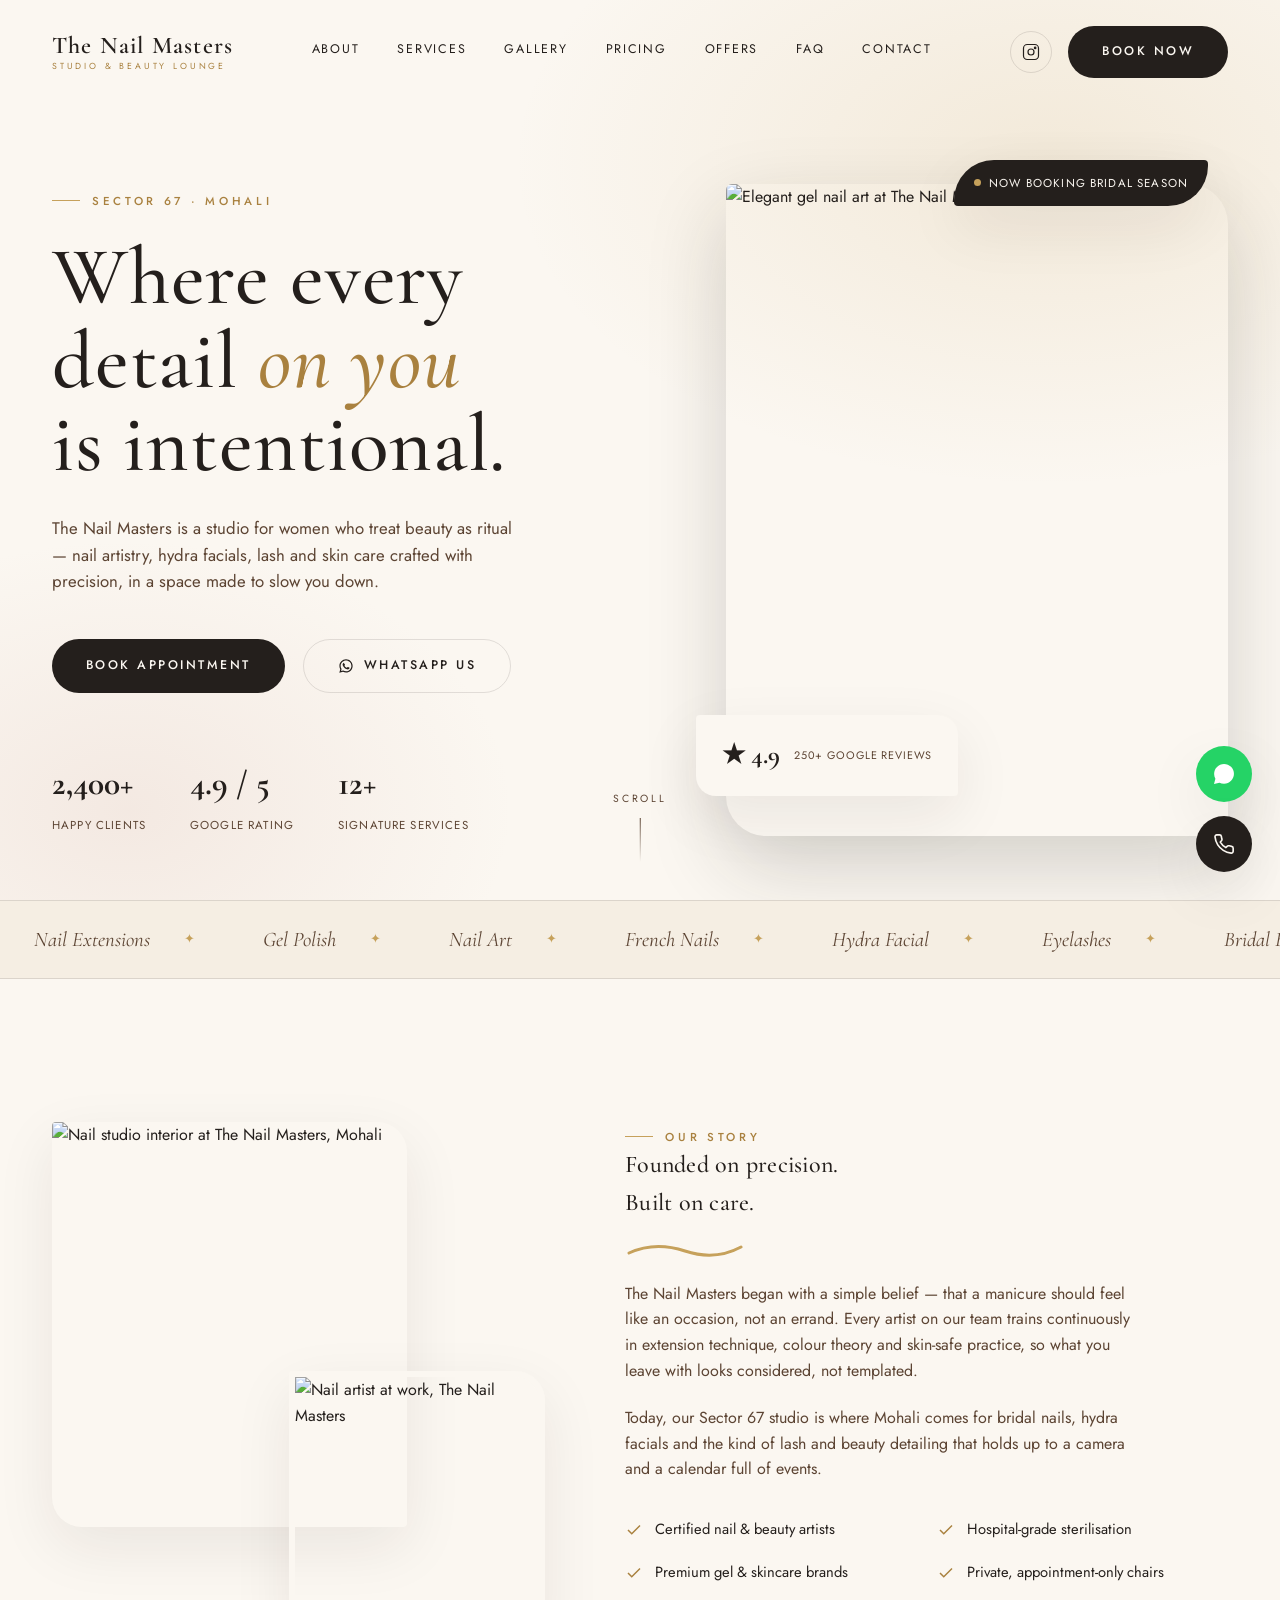
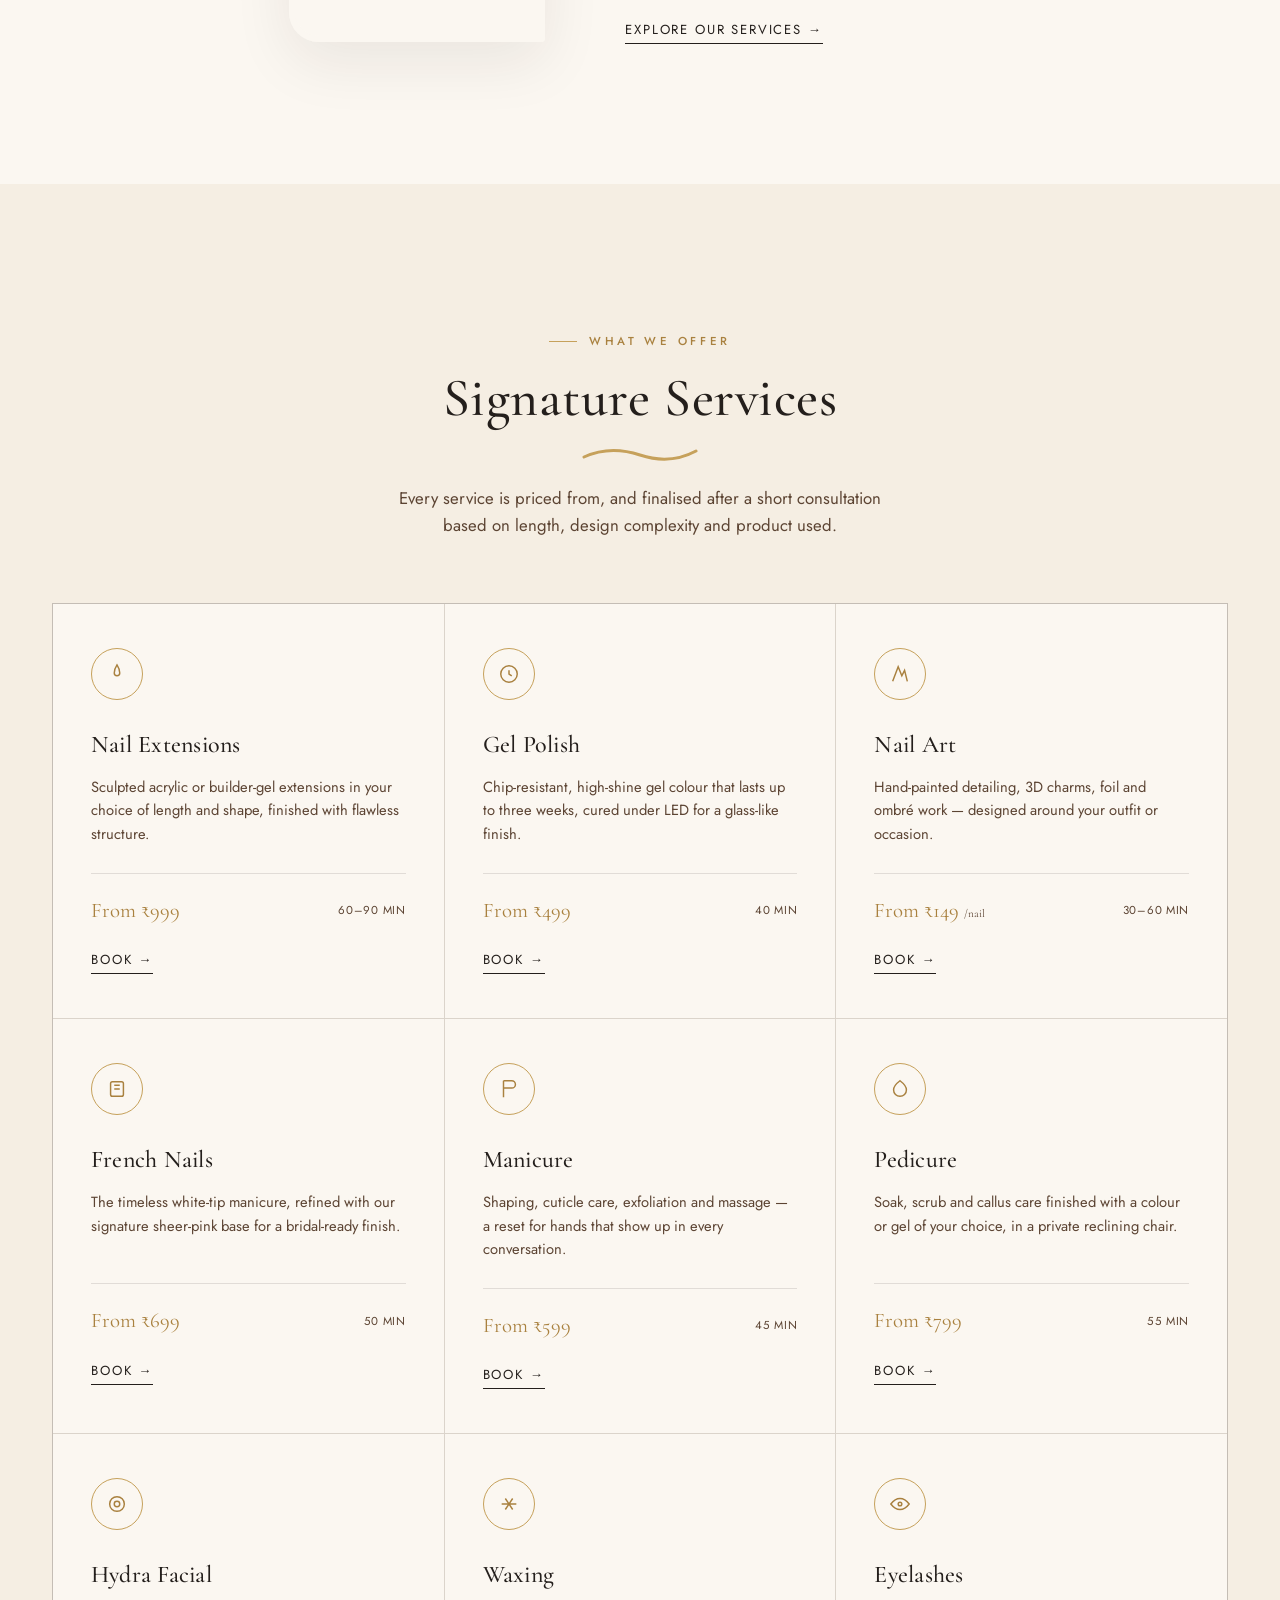
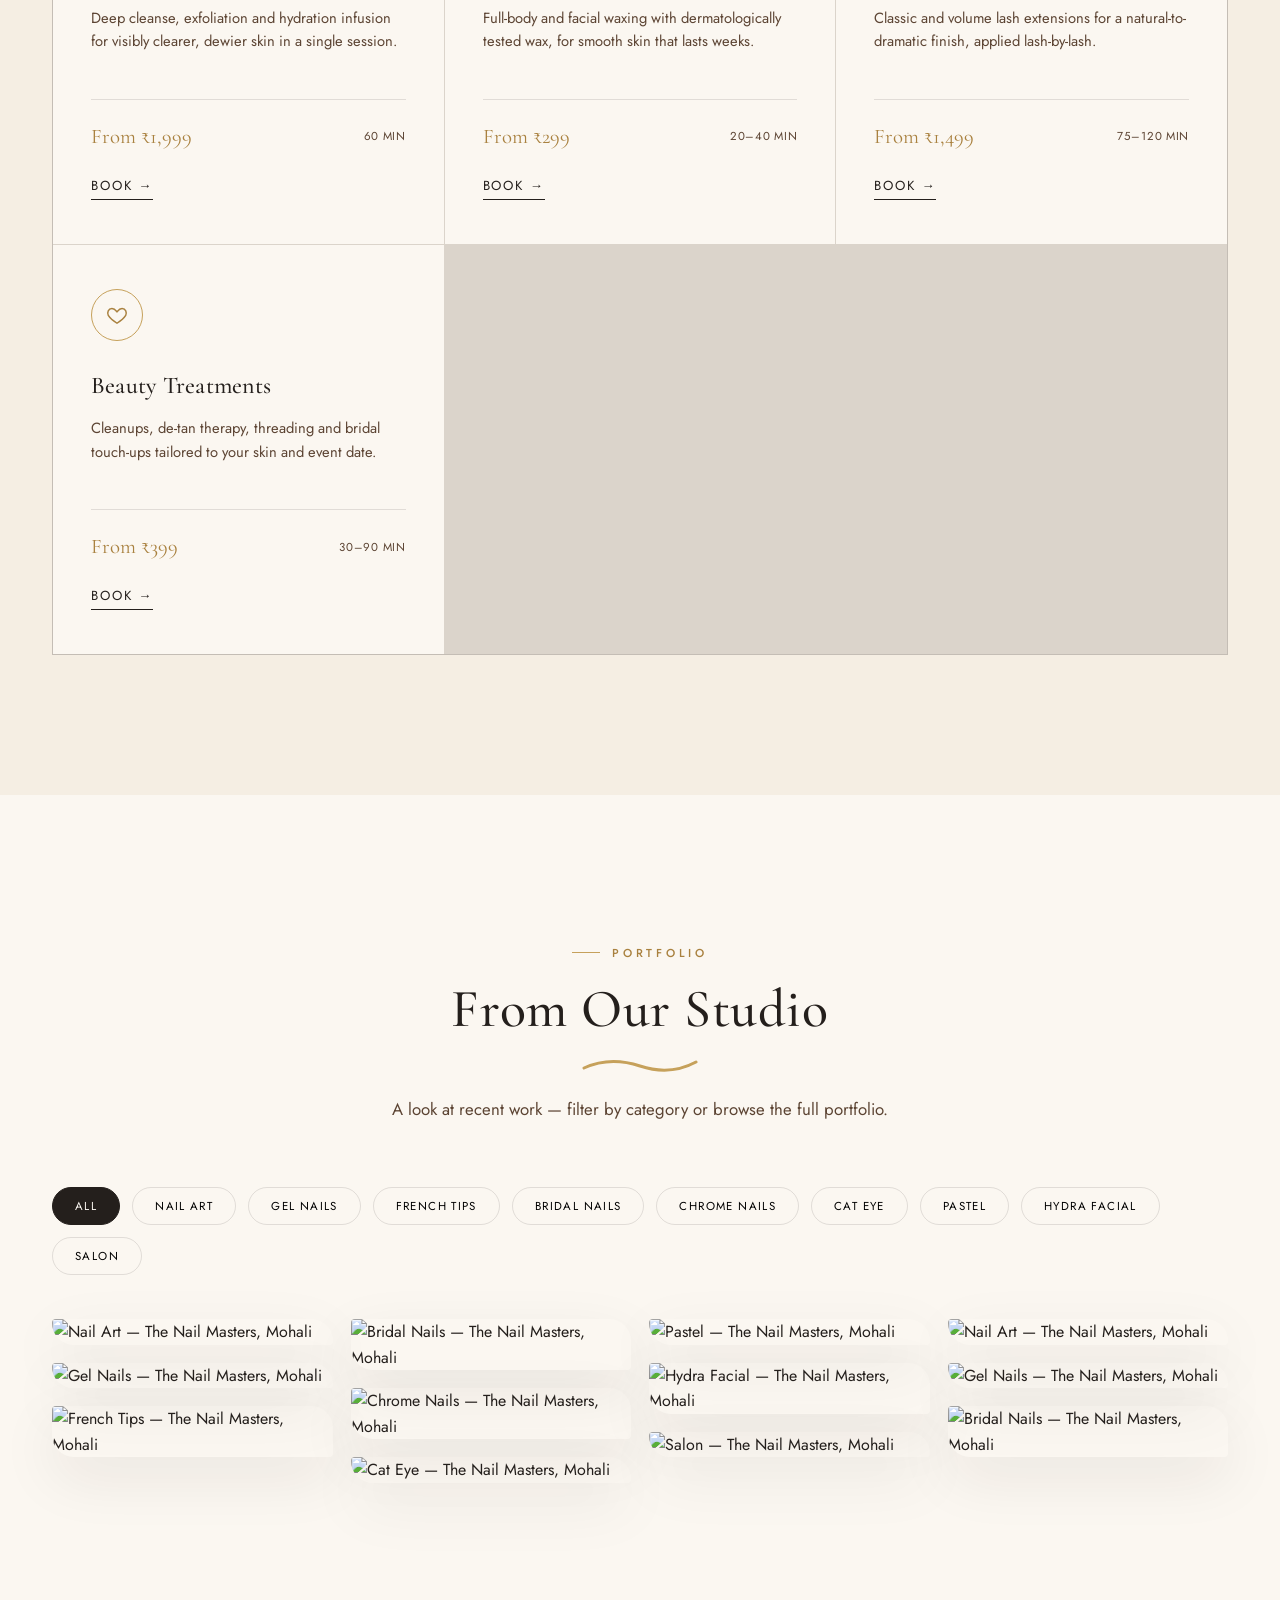
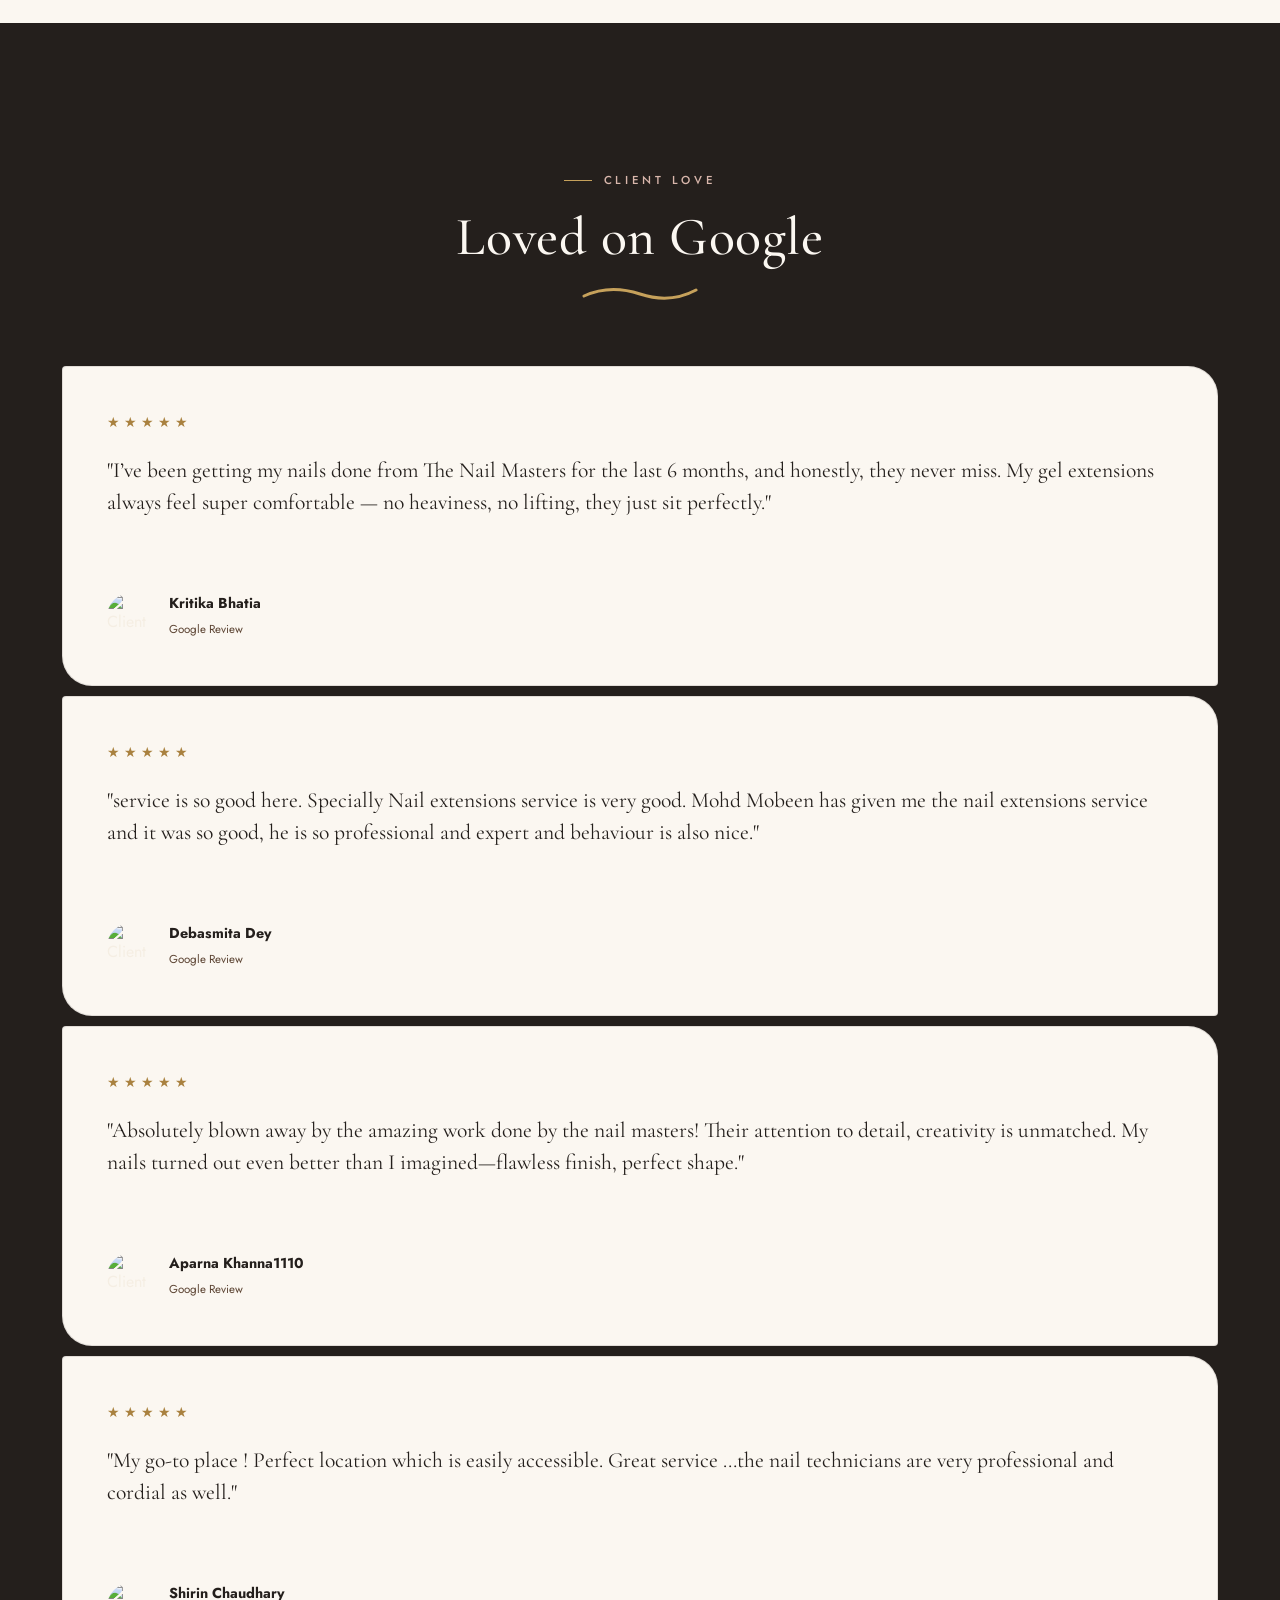
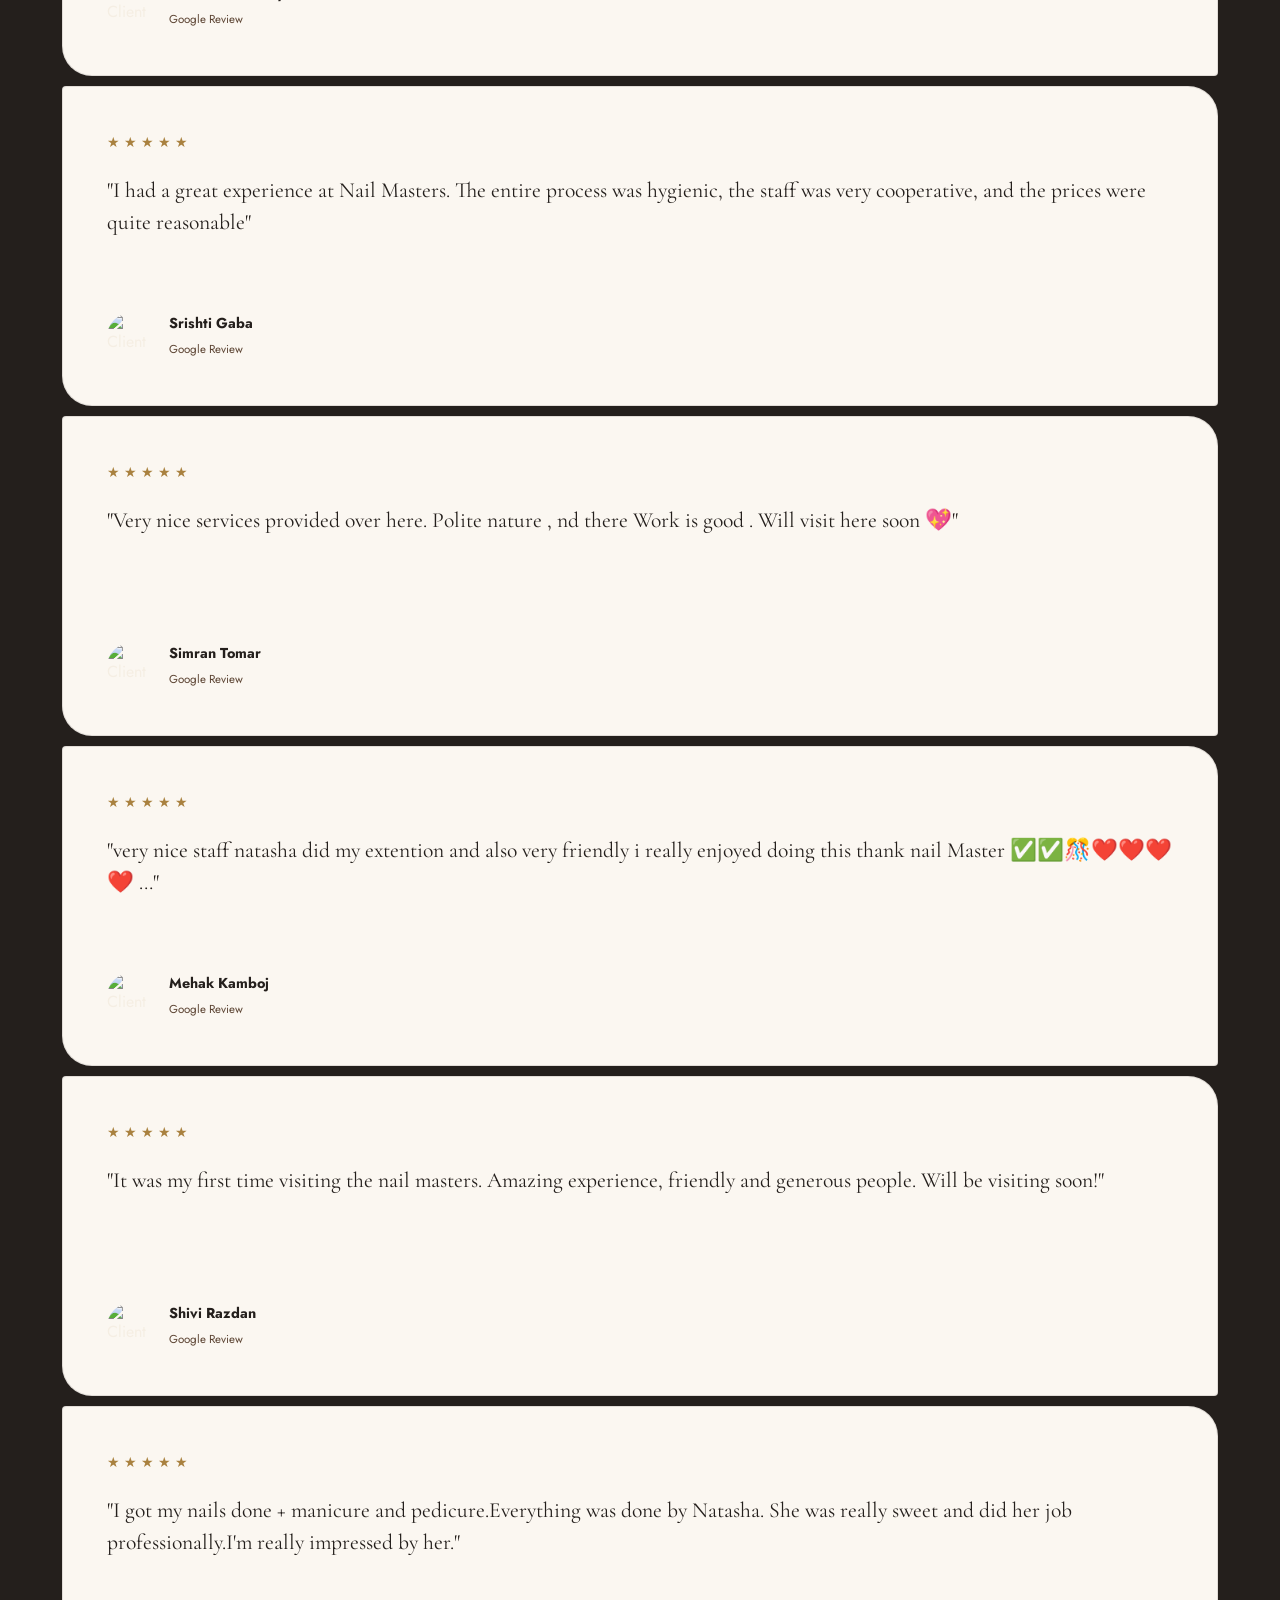
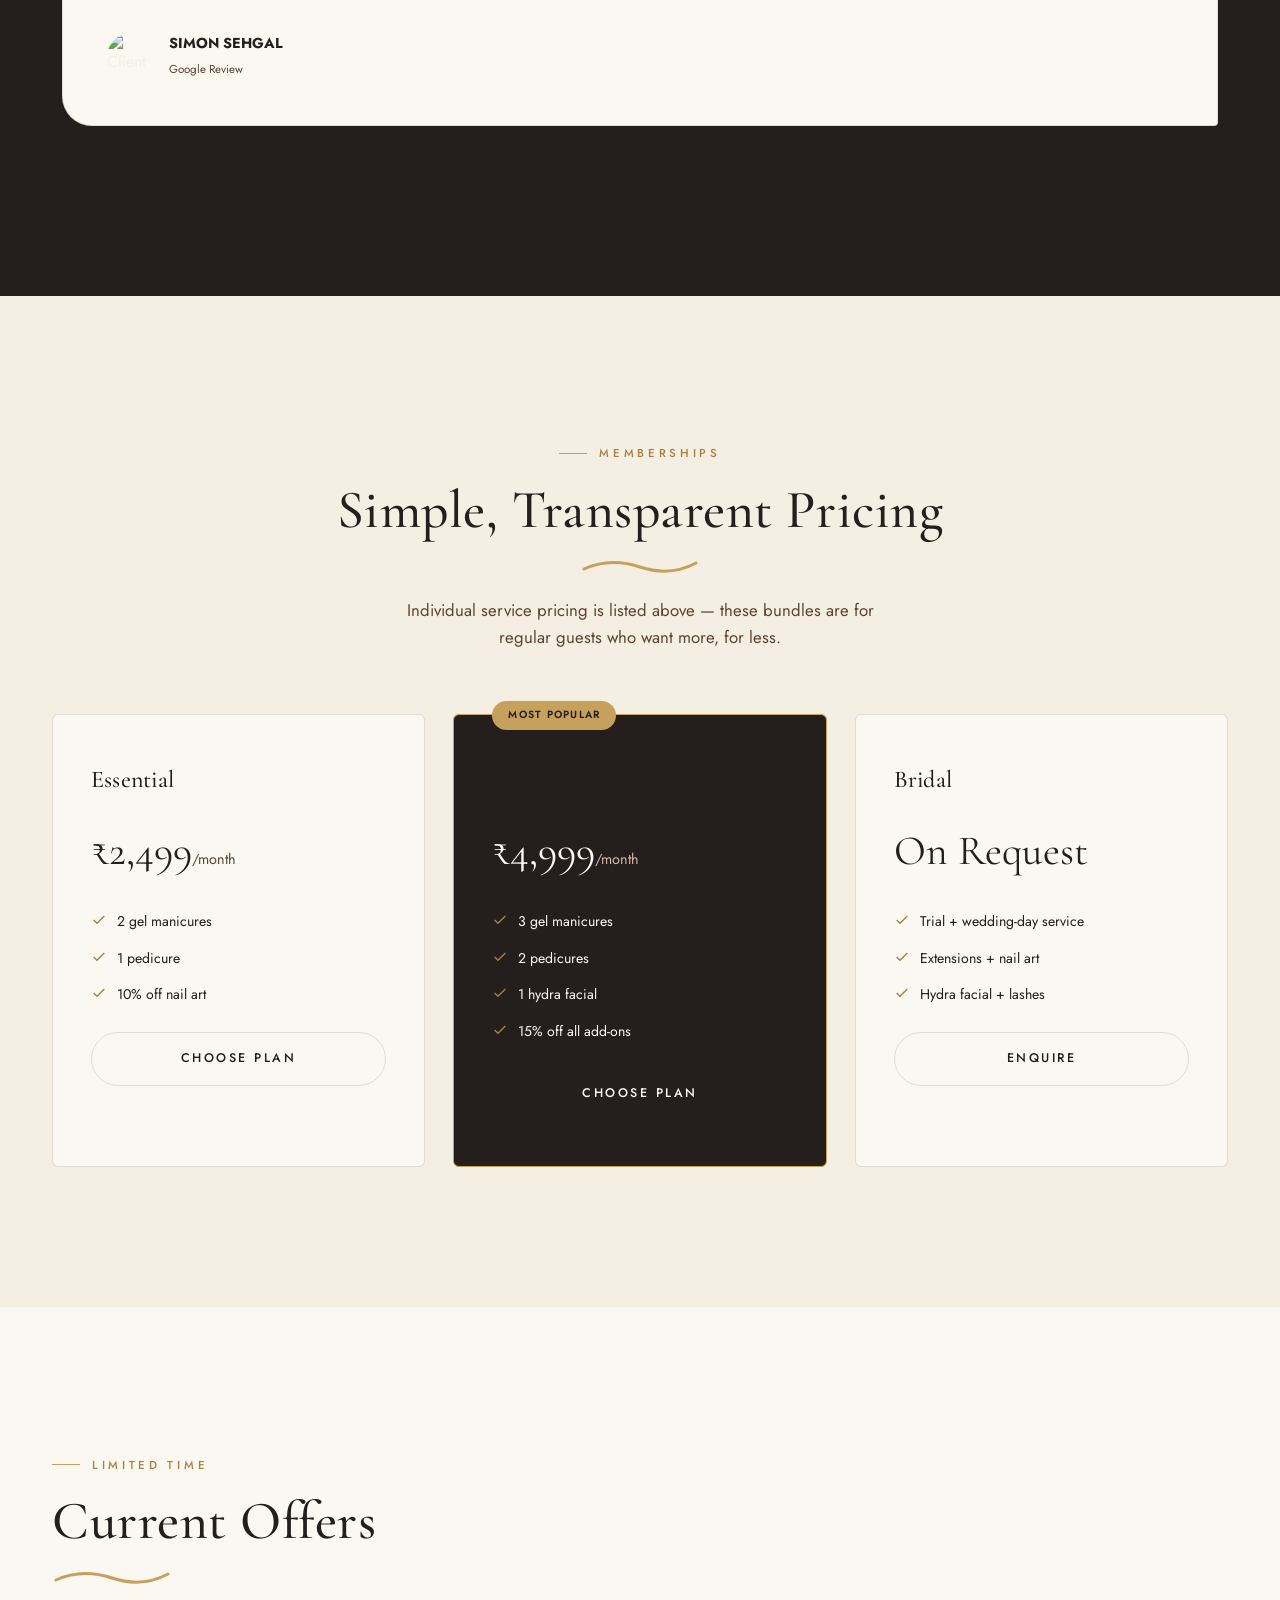
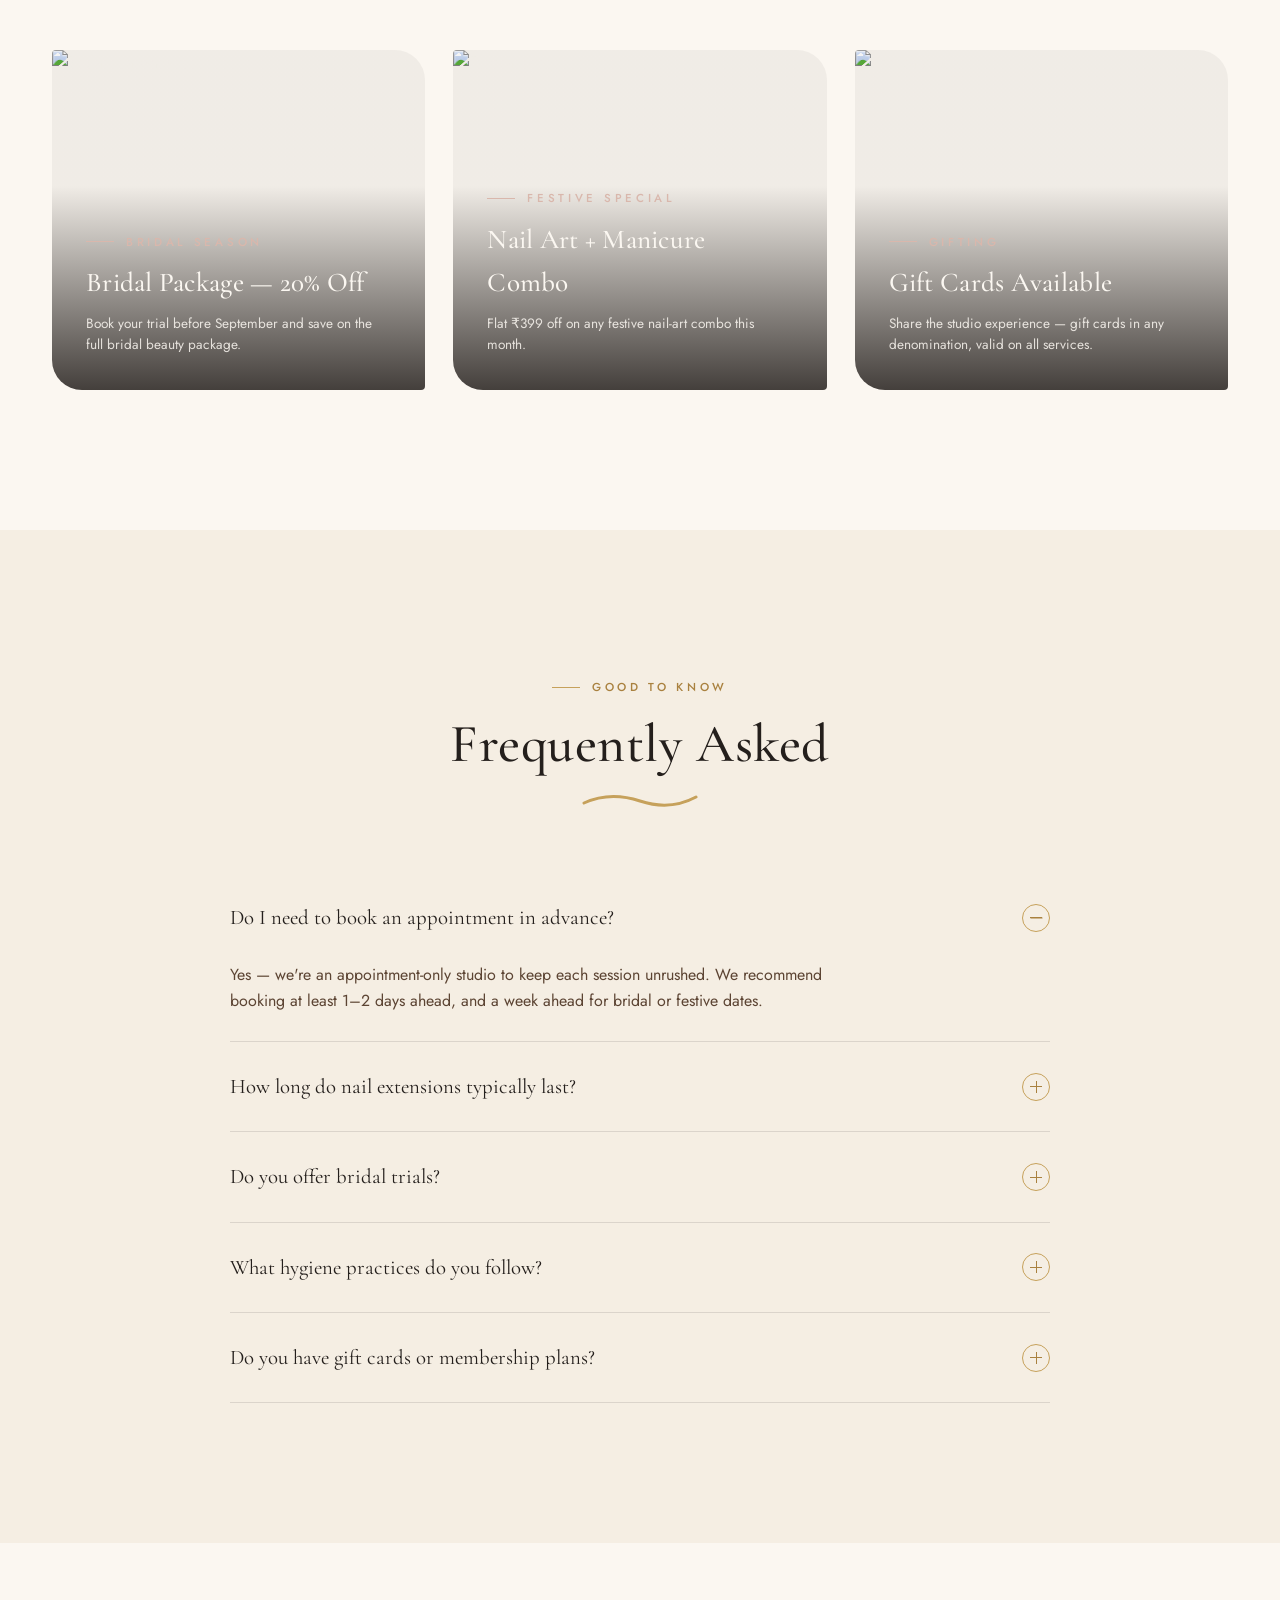
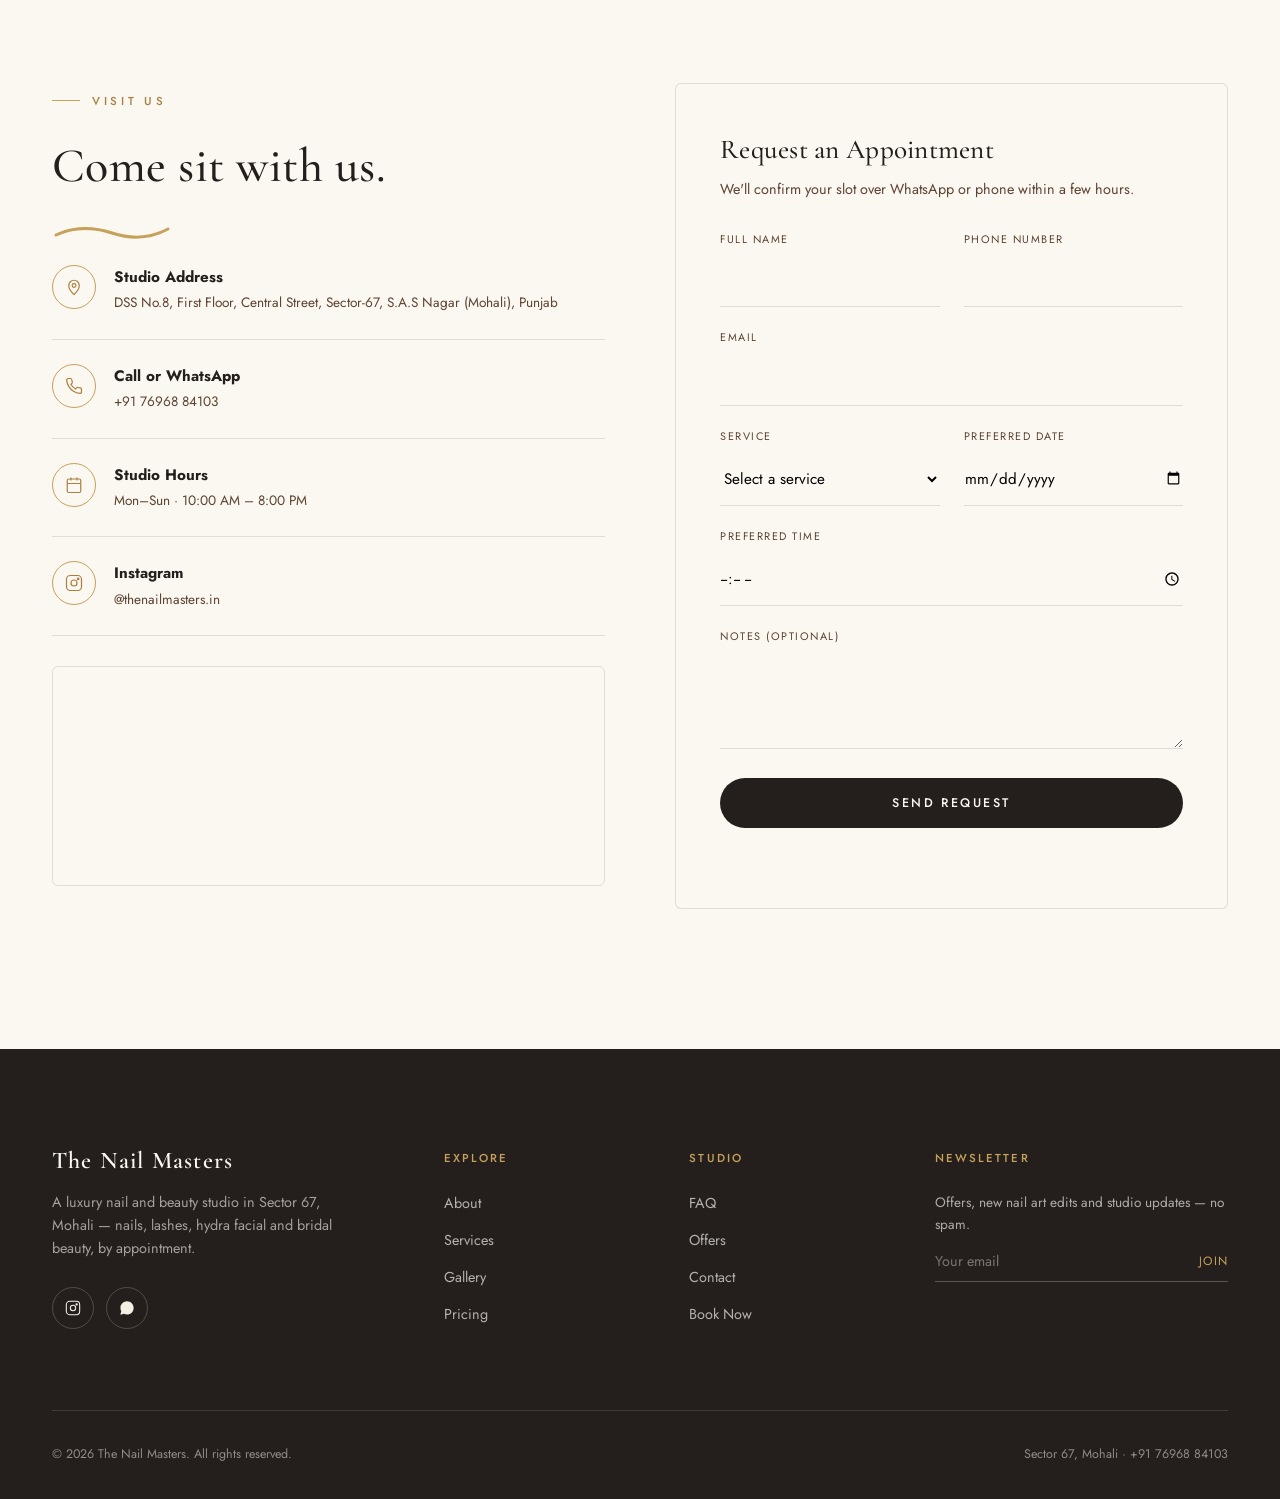
==== commit 9c472ae2: "added favicon" ====
--- a/index.html
+++ b/index.html
@@ -48,7 +48,7 @@
 }
 </script>
 
-<link rel="icon" href="data:image/svg+xml,<svg xmlns=%22http://www.w3.org/2000/svg%22 viewBox=%220 0 100 100%22><text y=%22.9em%22 font-size=%2290%22>💅</text></svg>">
+<link rel="icon" type="image/jpeg" href="https://instagram.fixc1-12.fna.fbcdn.net/v/t51.82787-19/726977426_17931921252323435_6633175314560028820_n.jpg?efg=eyJ2ZW5jb2RlX3RhZyI6InByb2ZpbGVfcGljLmRqYW5nby4xMDgwLmMyIn0&_nc_ht=instagram.fixc1-12.fna.fbcdn.net&_nc_cat=111&_nc_oc=Q6cZ2gHaVw33f_1a6U0bSxXO0vFjbxjCbKrbYo323HRwmWD6hvr7fbCdJlNZrzNe8WTTGtw&_nc_ohc=k3JfT5ItEosQ7kNvwE9JRre&_nc_gid=59Z5TTB9T2ltxtmwrAYyzQ&edm=AP4sbd4BAAAA&ccb=7-5&oh=00_AQBiS8FI4SvpRgdjx7GcZwKWy4RBTFuM577EjHTkSNL2Dg&oe=6A4FF087&_nc_sid=7a9f4b">
 
 <!-- Fonts -->
 <link rel="preconnect" href="https://fonts.googleapis.com">
@@ -400,11 +400,11 @@
         <div class="content"><div class="eyebrow">Bridal Season</div><h3>Bridal Package — 20% Off</h3><p>Book your trial before September and save on the full bridal beauty package.</p></div>
       </div>
       <div class="offer-card">
-        <img src="https://i.pinimg.com/736x/11/aa/af/11aaaf32e05633efd66ab0995fceb70a.jpg" alt="Festival offer">
+        <img src="https://images.unsplash.com/photo-1596704017254-9b121068fb31?q=80&w=700" alt="Festival offer">
         <div class="content"><div class="eyebrow">Festive Special</div><h3>Nail Art + Manicure Combo</h3><p>Flat ₹399 off on any festive nail-art combo this month.</p></div>
       </div>
       <div class="offer-card">
-        <img src="https://i.pinimg.com/1200x/7f/ee/aa/7feeaaa7af7717c2a9e9489cc373e68b.jpg">
+        <img src="https://images.unsplash.com/photo-1512207736890-6ffef3c58cc7?q=80&w=700" alt="Gift card offer">
         <div class="content"><div class="eyebrow">Gifting</div><h3>Gift Cards Available</h3><p>Share the studio experience — gift cards in any denomination, valid on all services.</p></div>
       </div>
     </div>
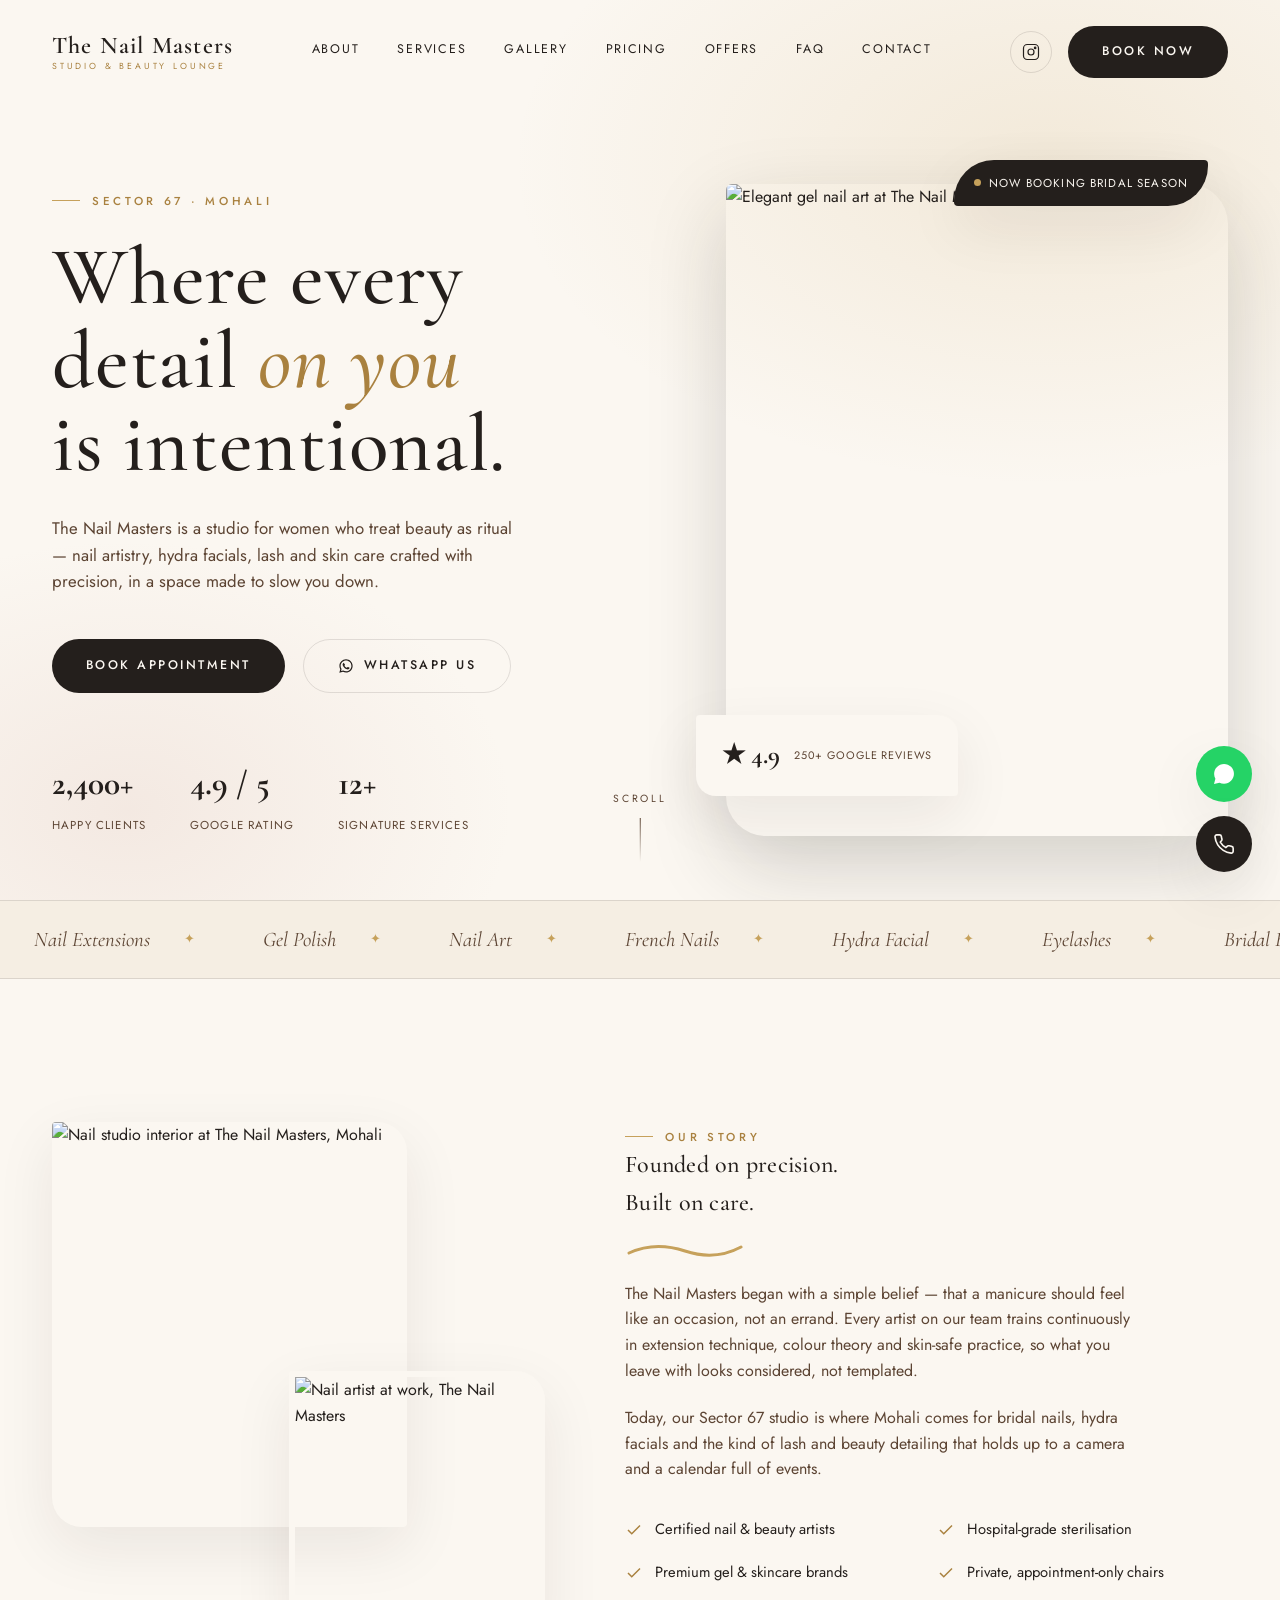
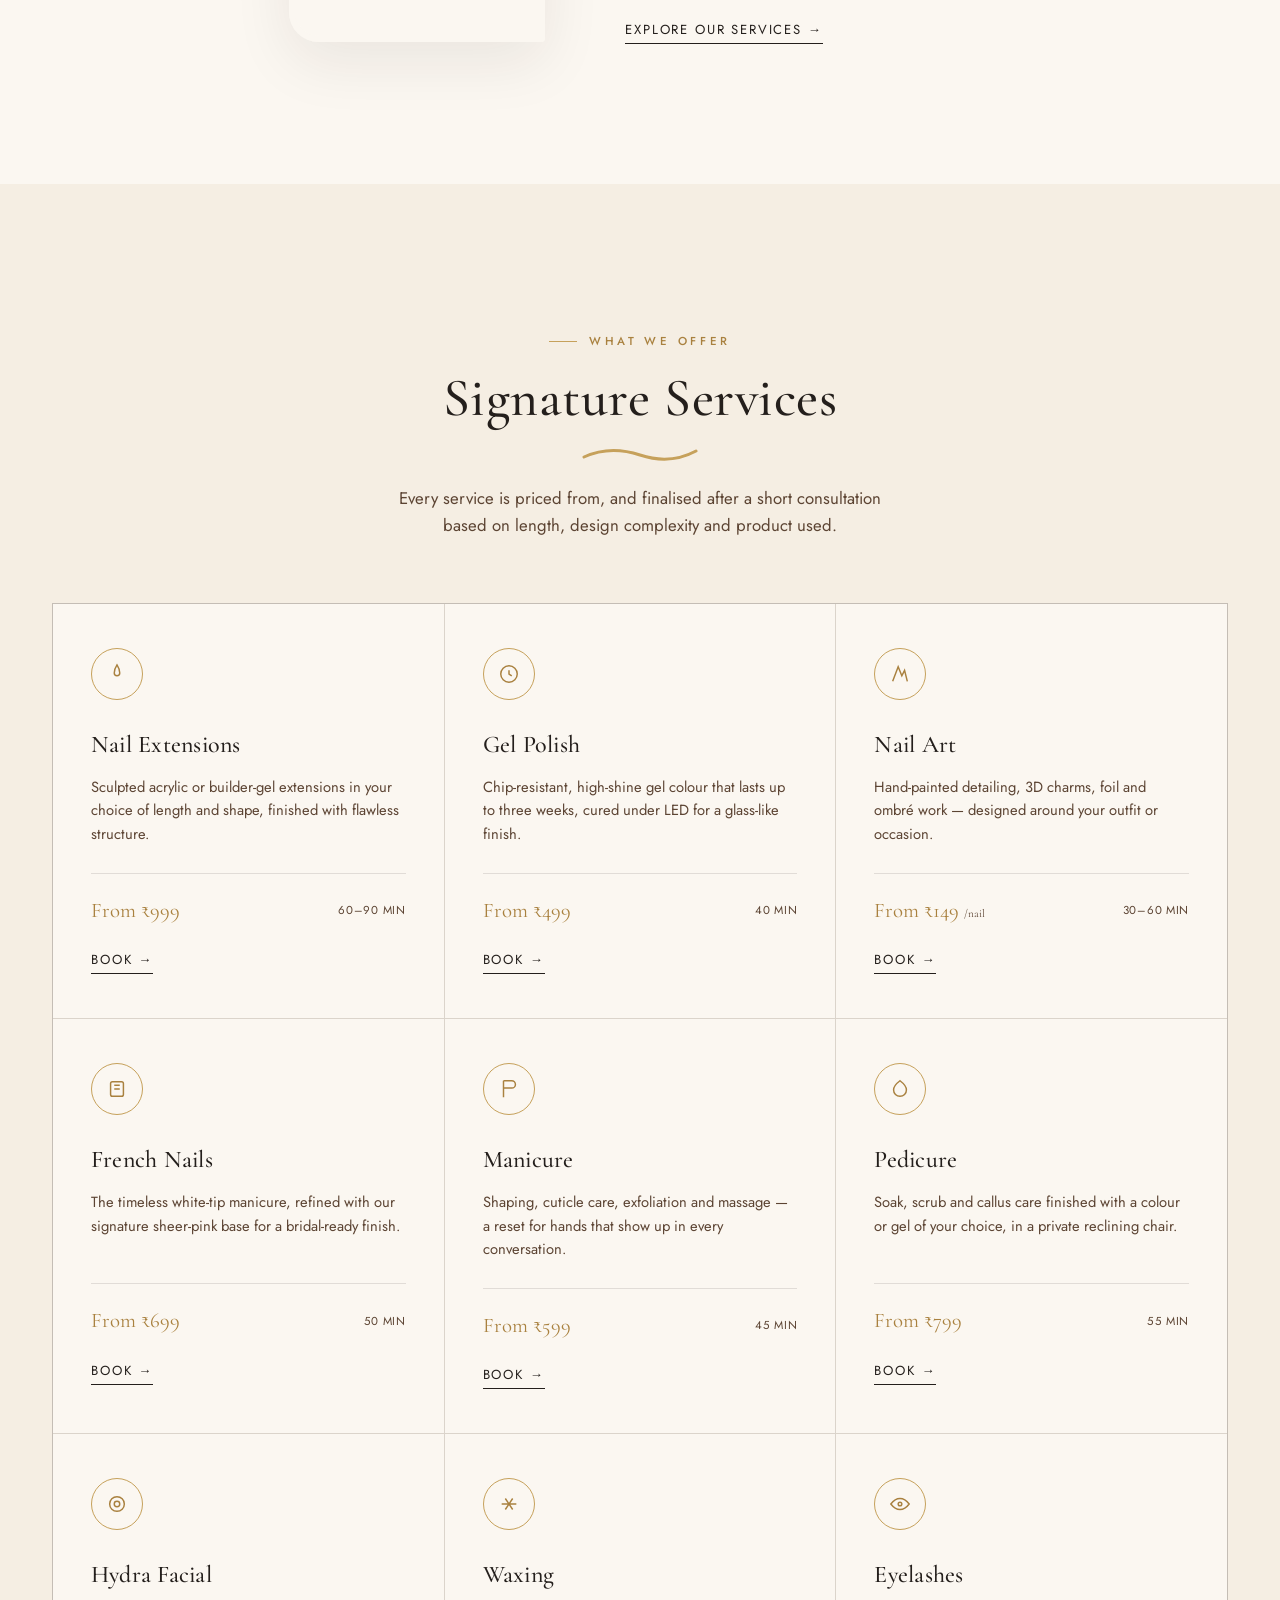
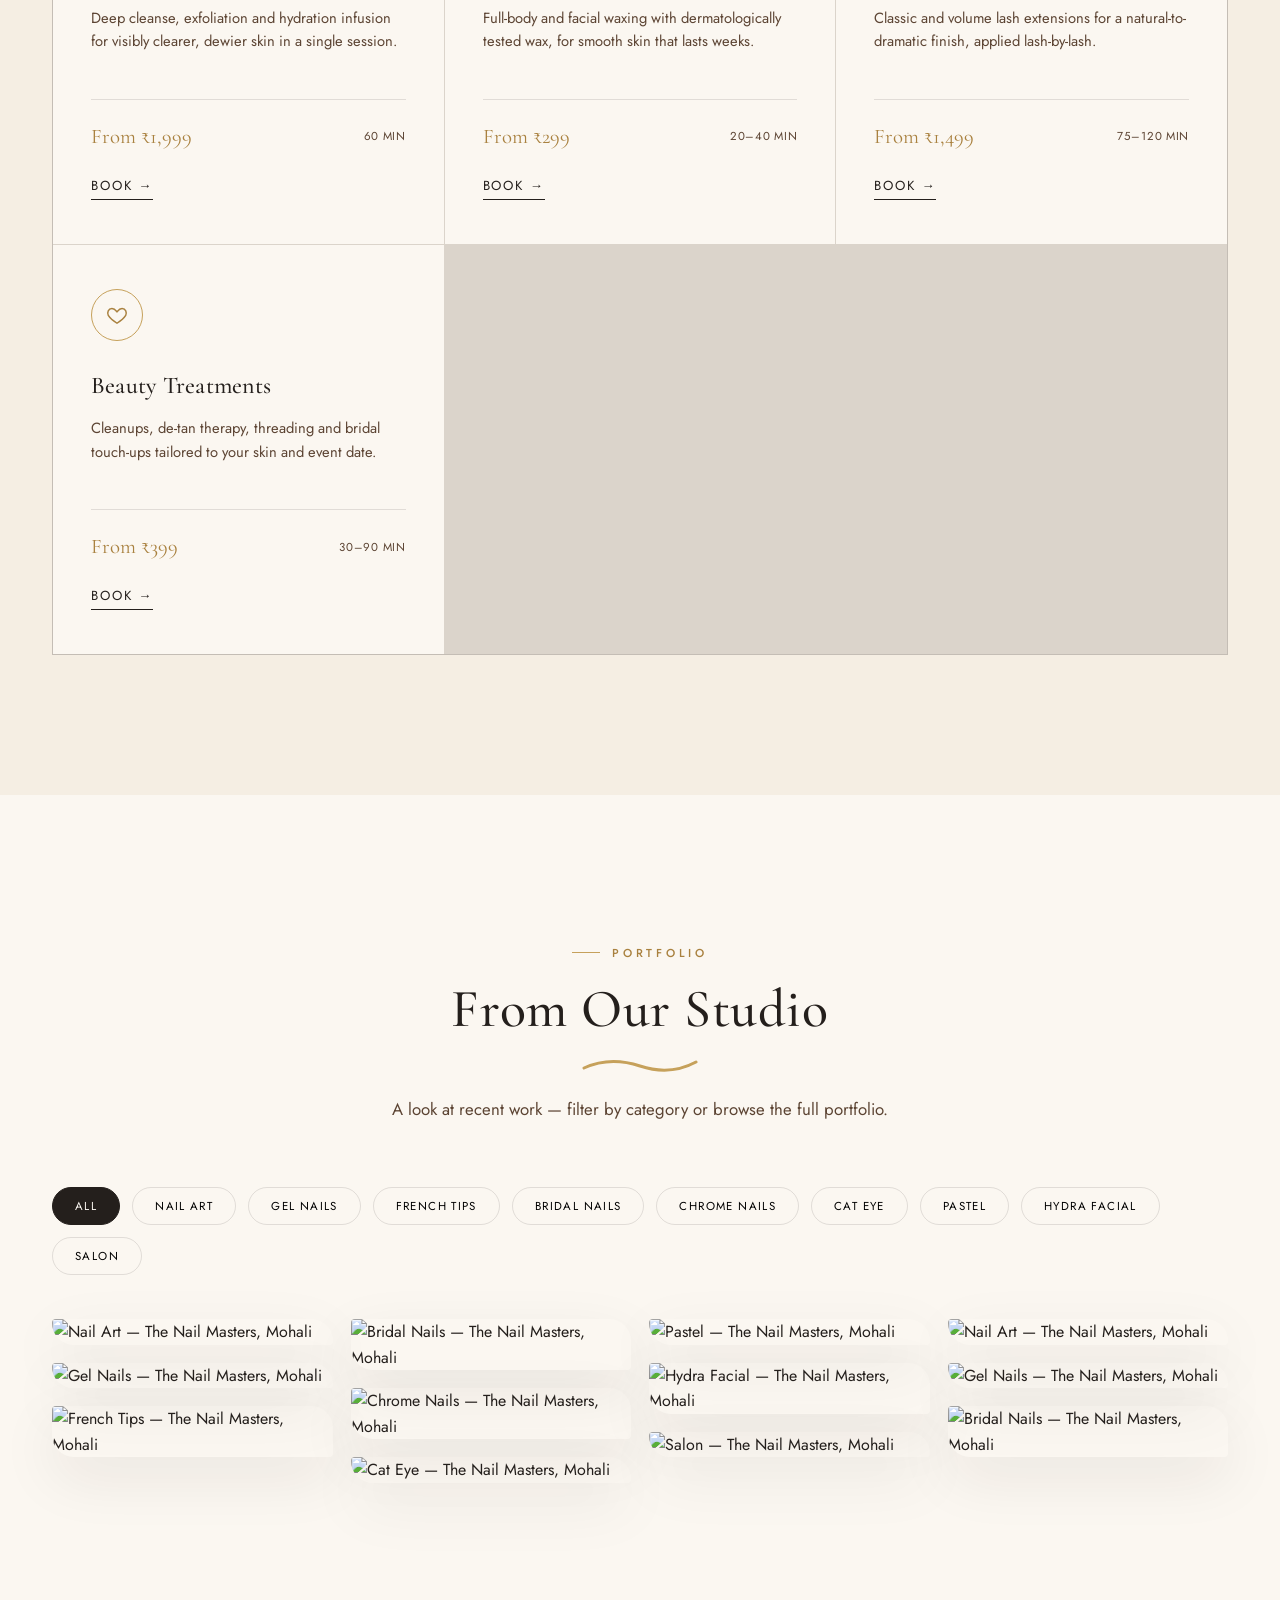
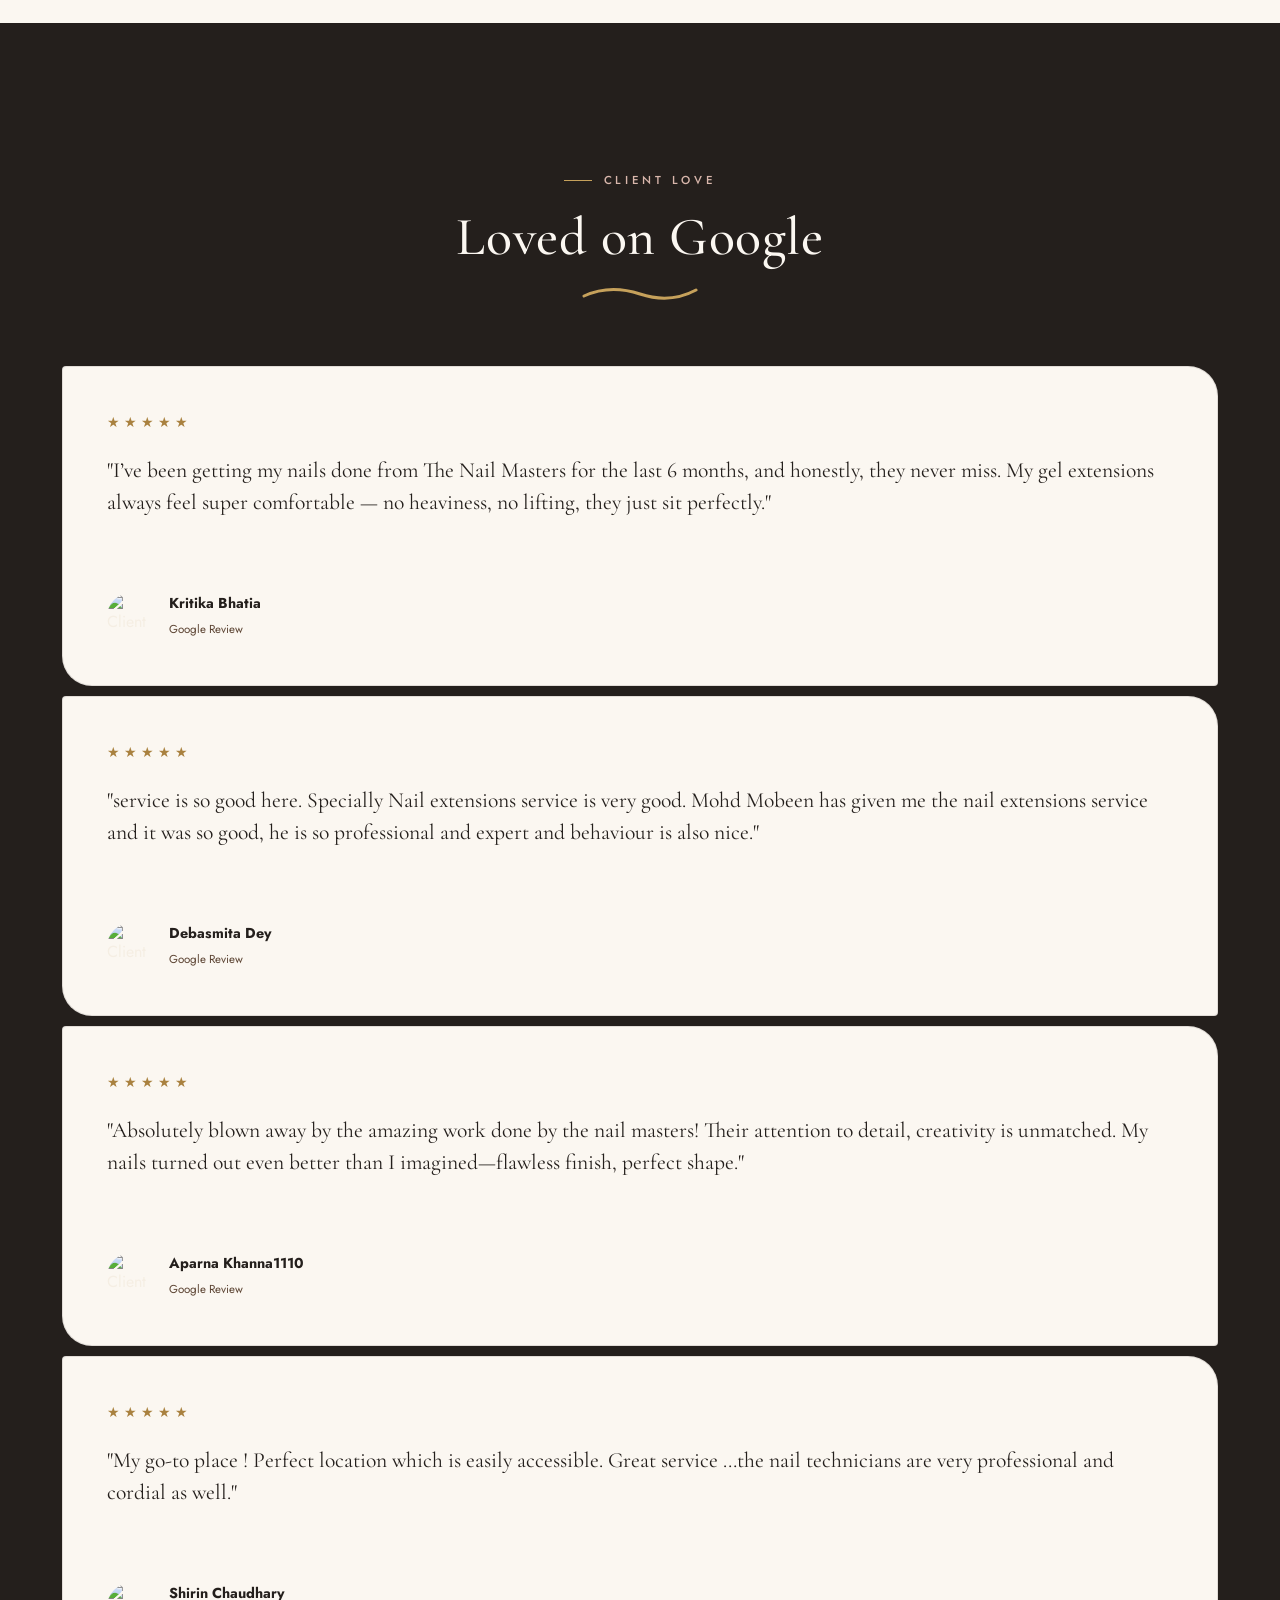
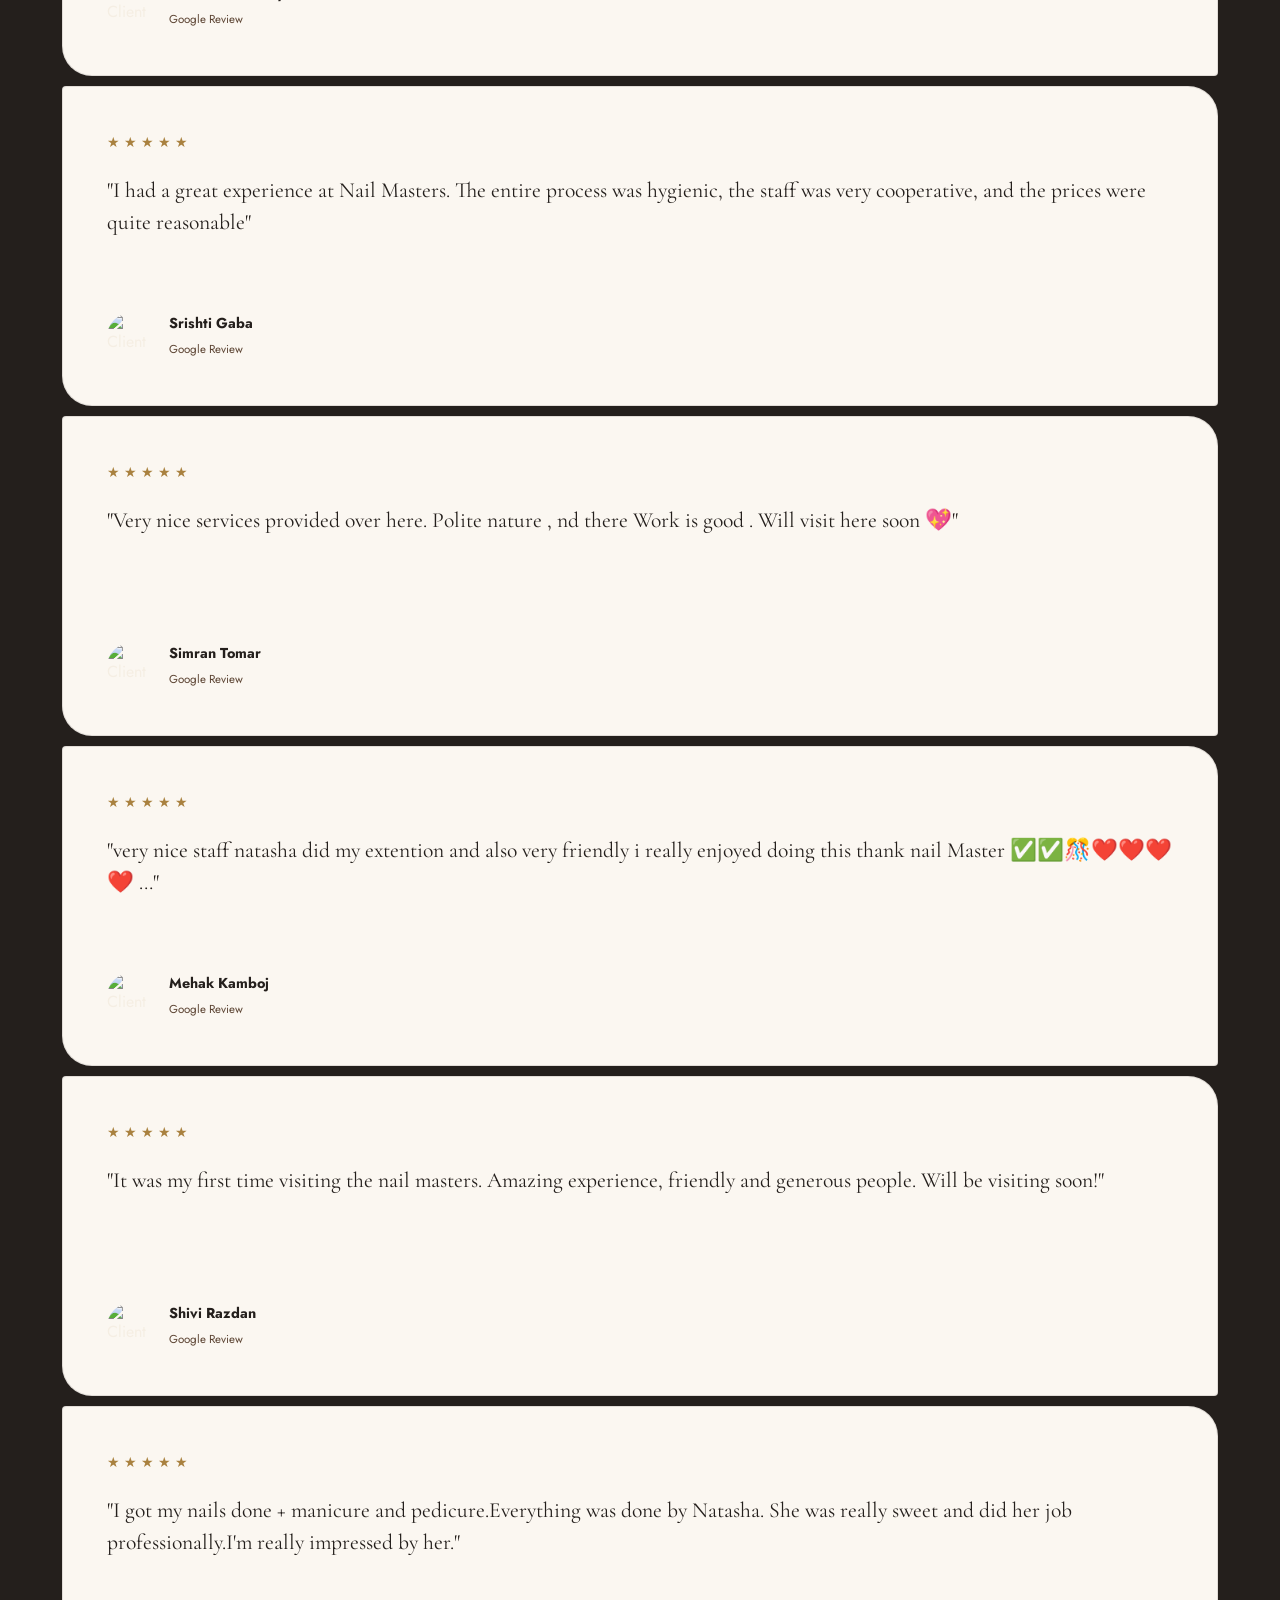
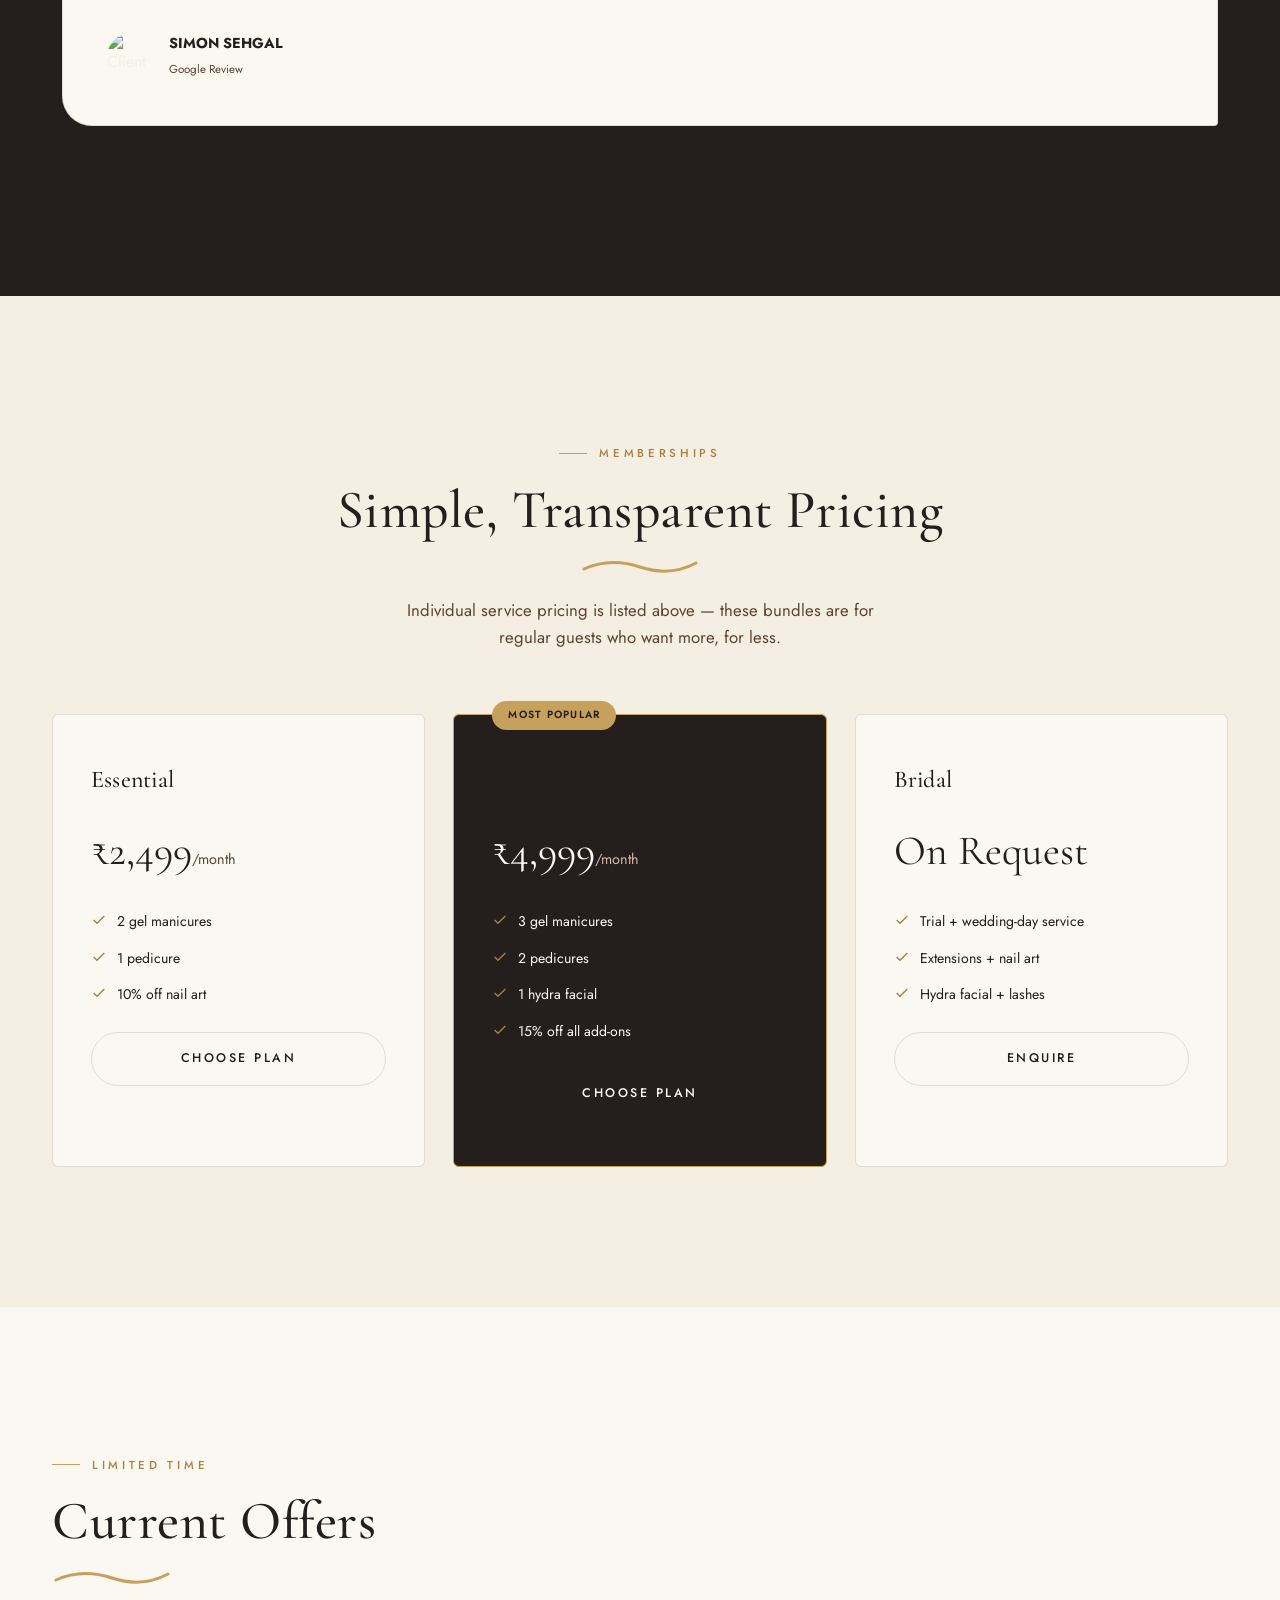
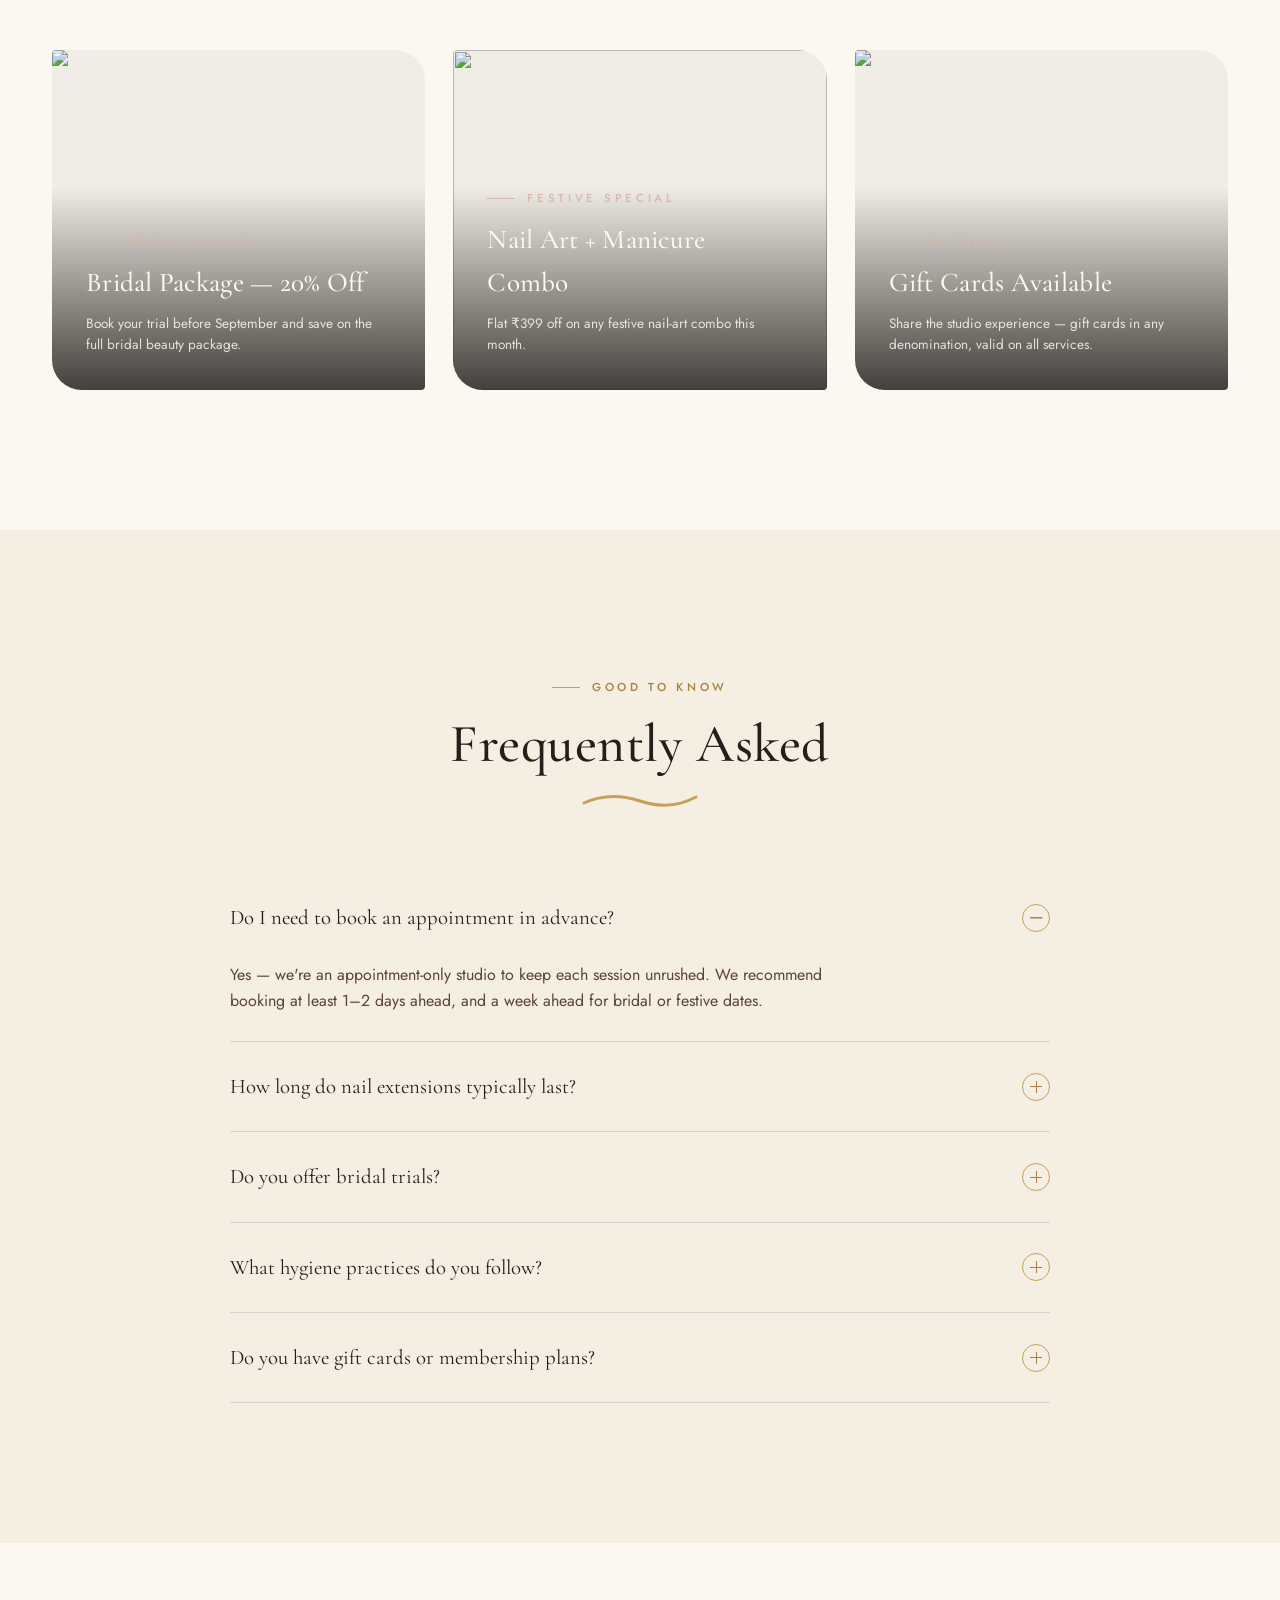
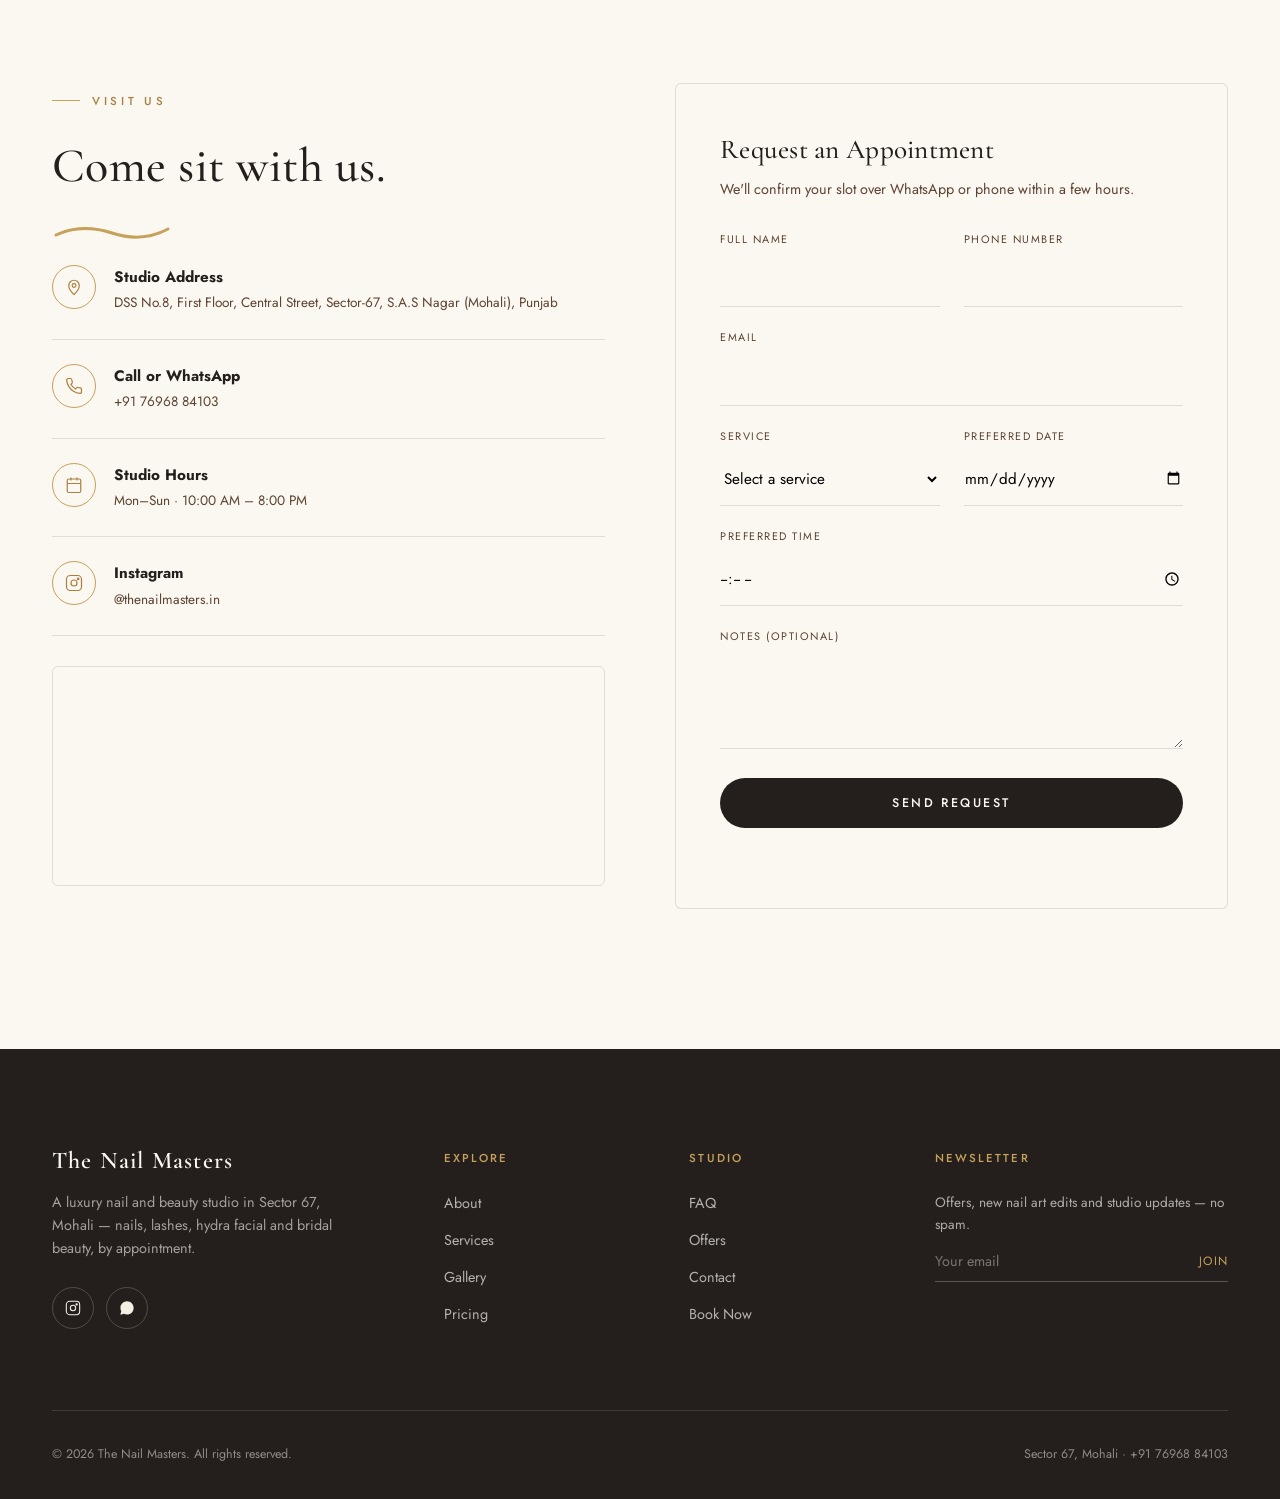
==== commit 1d47f7aa: "updated frontend" ====
--- a/index.html
+++ b/index.html
@@ -117,7 +117,7 @@
     <div class="hero-visual" data-aos="fade-left" data-aos-delay="150">
       <div class="hero-float"><span class="dot"></span>Now booking Bridal Season</div>
       <div class="hero-frame">
-        <img src="https://images.unsplash.com/photo-1604654894610-df63bc536371?q=80&w=900" alt="Elegant gel nail art at The Nail Masters studio, Mohali" loading="eager">
+        <img src="https://i.pinimg.com/1200x/c0/d5/61/c0d561452fad472bbcbb324f6d7ac3ae.jpg" alt="Elegant gel nail art at The Nail Masters studio, Mohali" loading="eager">
       </div>
       <div class="hero-badge"><b>★ 4.9</b><span>250+ Google Reviews</span></div>
     </div>
@@ -400,11 +400,11 @@
         <div class="content"><div class="eyebrow">Bridal Season</div><h3>Bridal Package — 20% Off</h3><p>Book your trial before September and save on the full bridal beauty package.</p></div>
       </div>
       <div class="offer-card">
-        <img src="https://images.unsplash.com/photo-1596704017254-9b121068fb31?q=80&w=700" alt="Festival offer">
+        <img src="assets/images/combo.jpg">
         <div class="content"><div class="eyebrow">Festive Special</div><h3>Nail Art + Manicure Combo</h3><p>Flat ₹399 off on any festive nail-art combo this month.</p></div>
       </div>
       <div class="offer-card">
-        <img src="https://images.unsplash.com/photo-1512207736890-6ffef3c58cc7?q=80&w=700" alt="Gift card offer">
+        <img src="assets/images/gift card.jpg" alt="Gift card offer">
         <div class="content"><div class="eyebrow">Gifting</div><h3>Gift Cards Available</h3><p>Share the studio experience — gift cards in any denomination, valid on all services.</p></div>
       </div>
     </div>
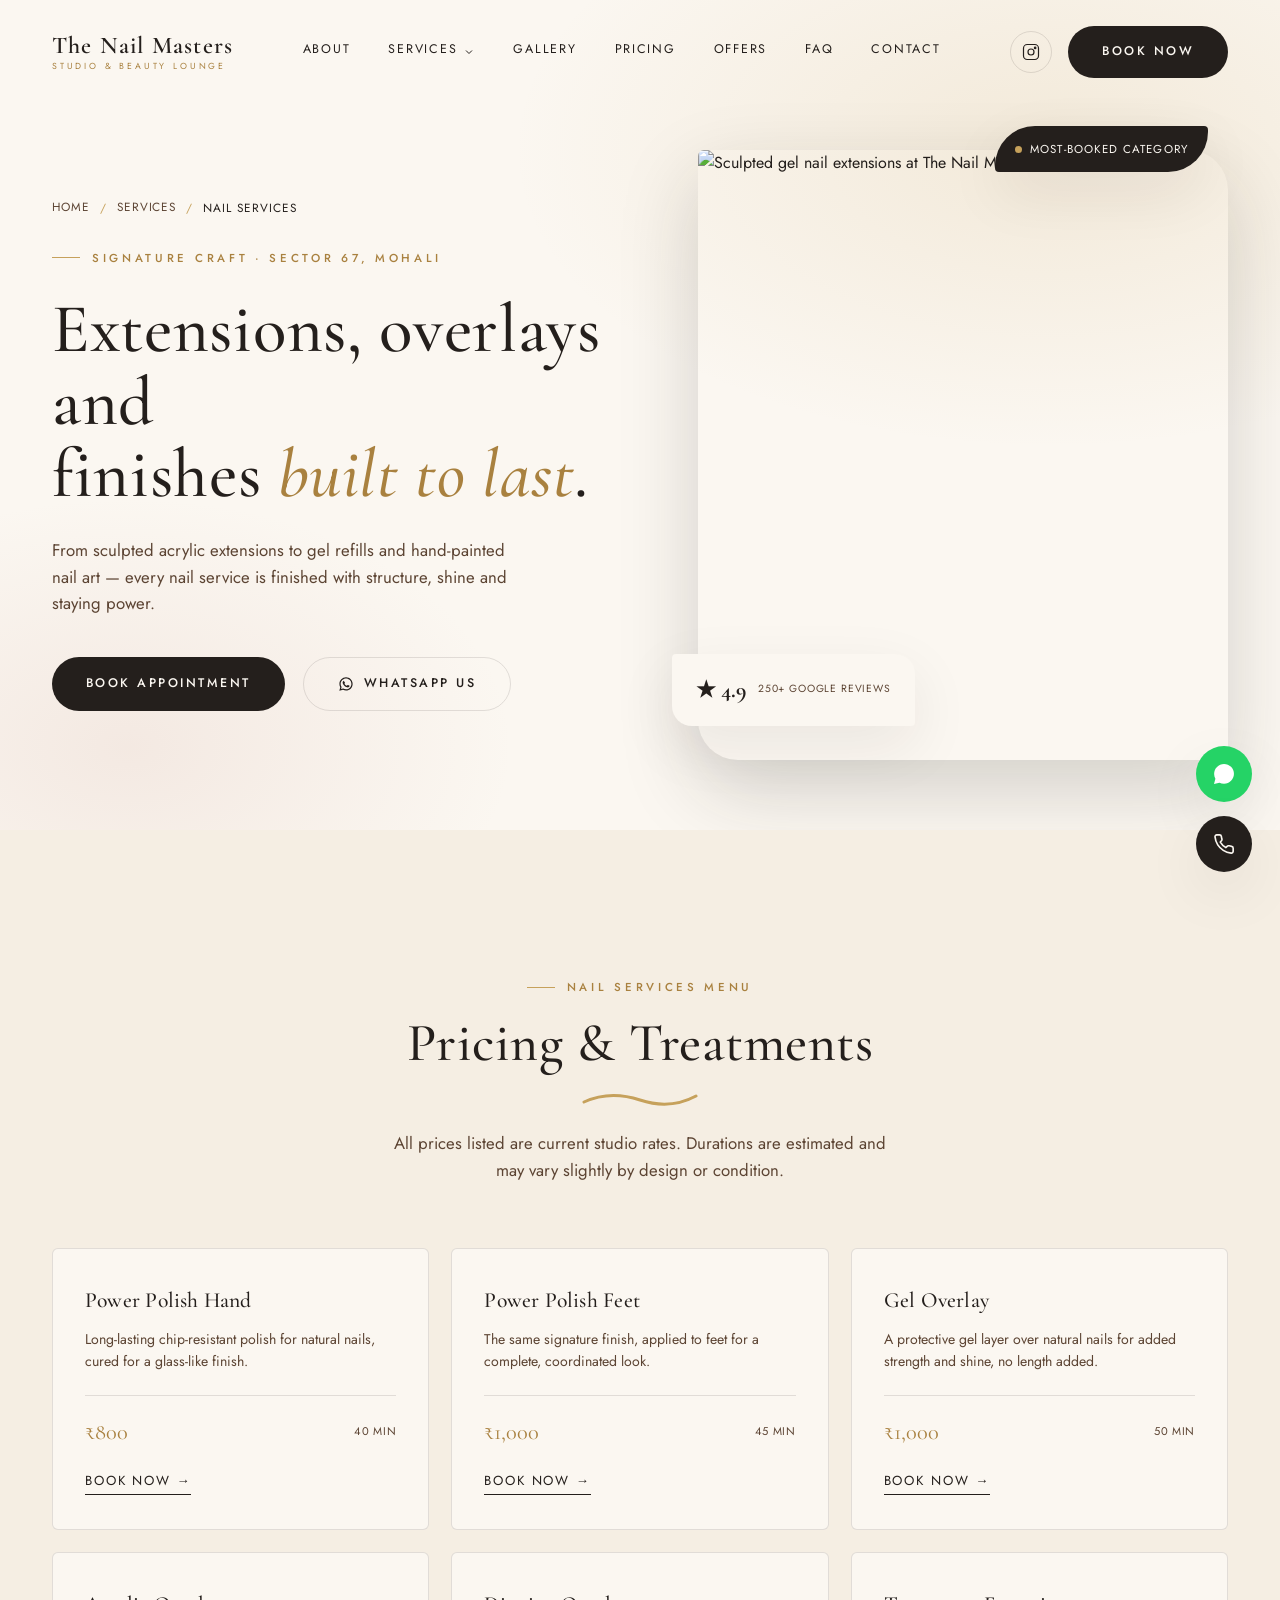
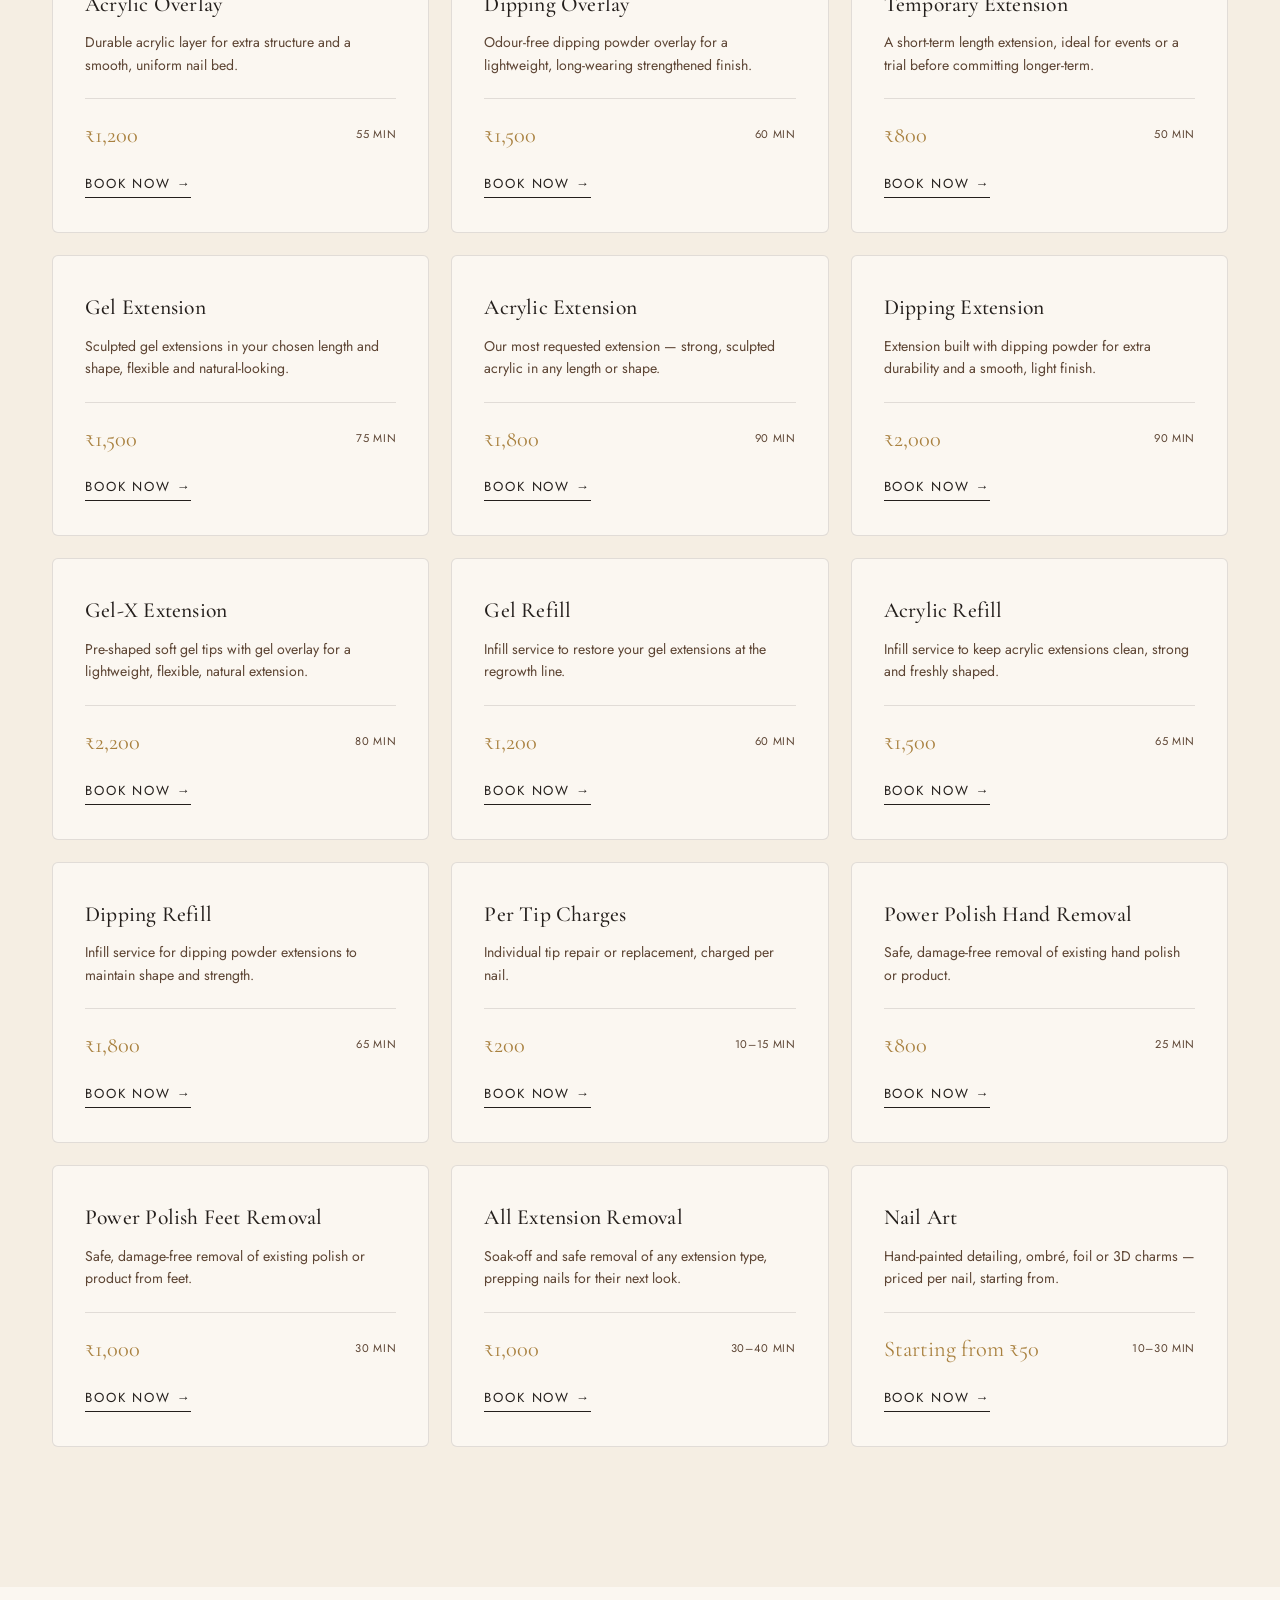
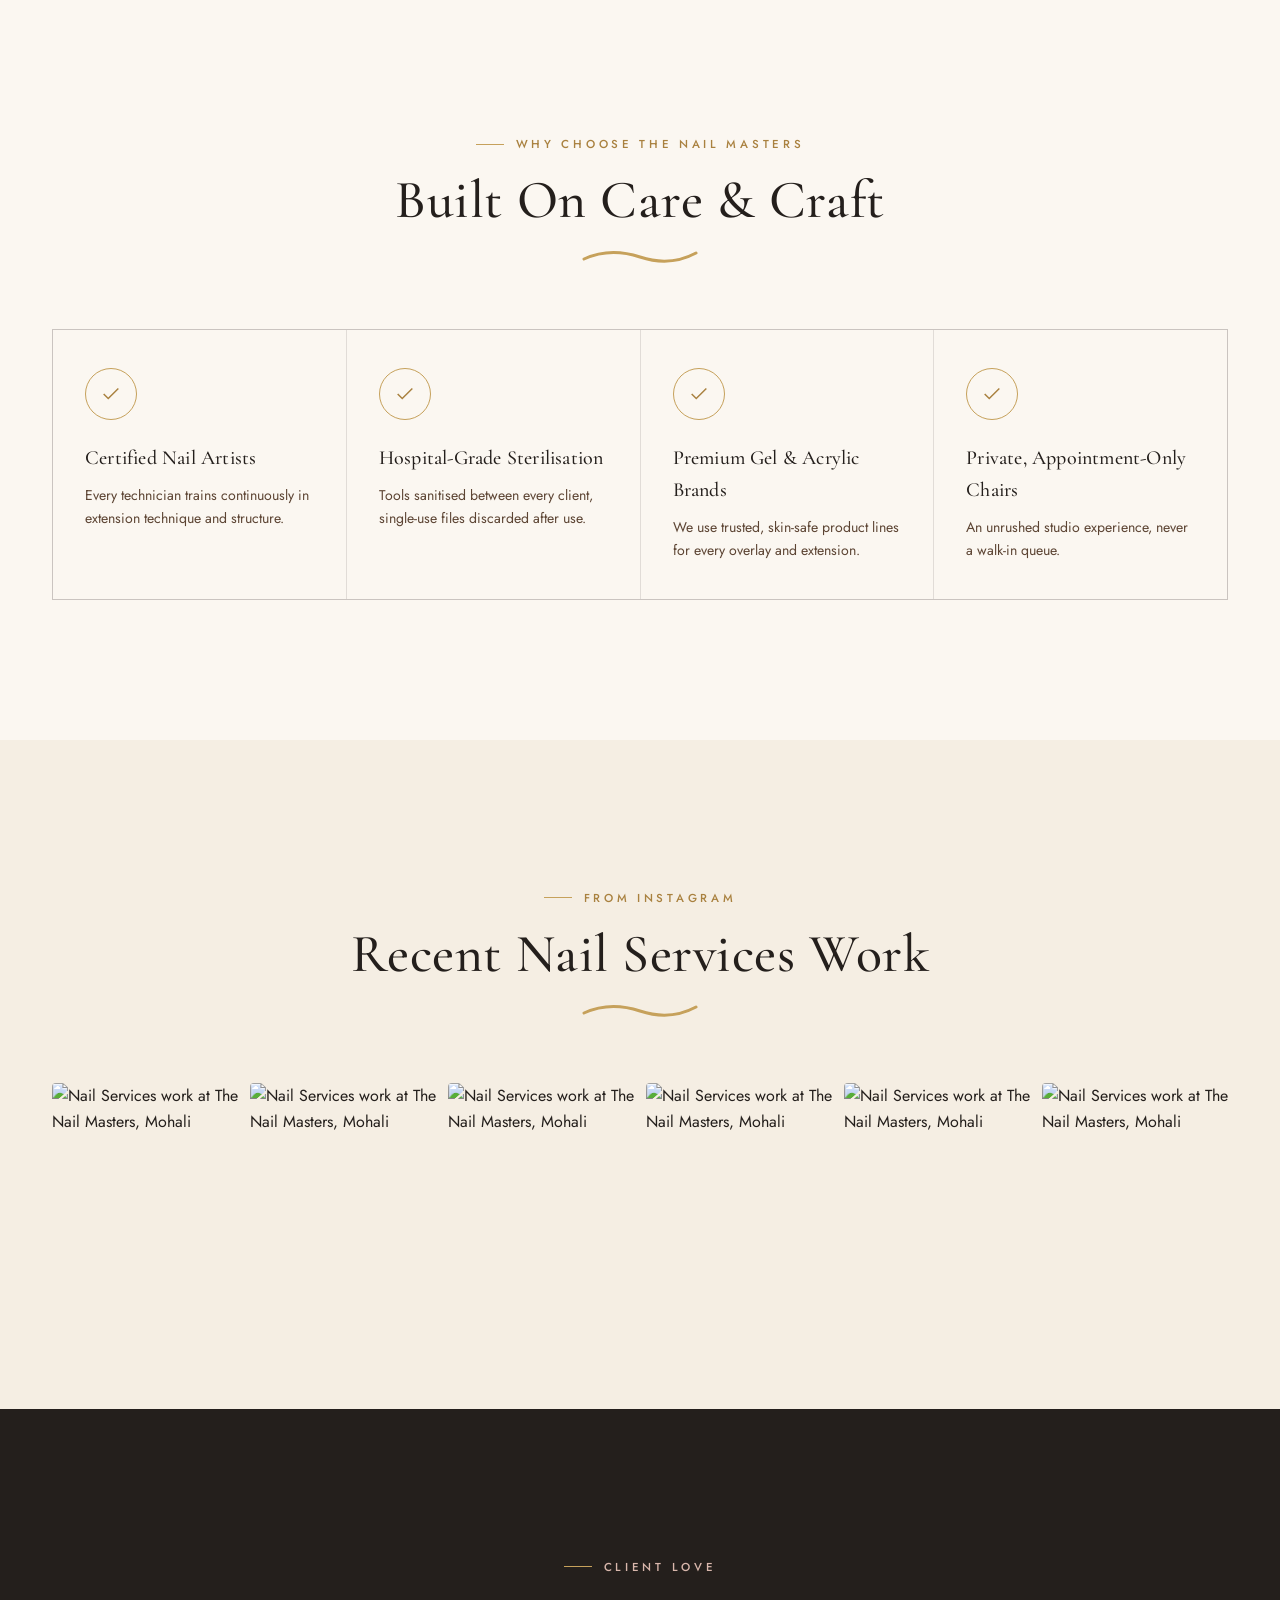
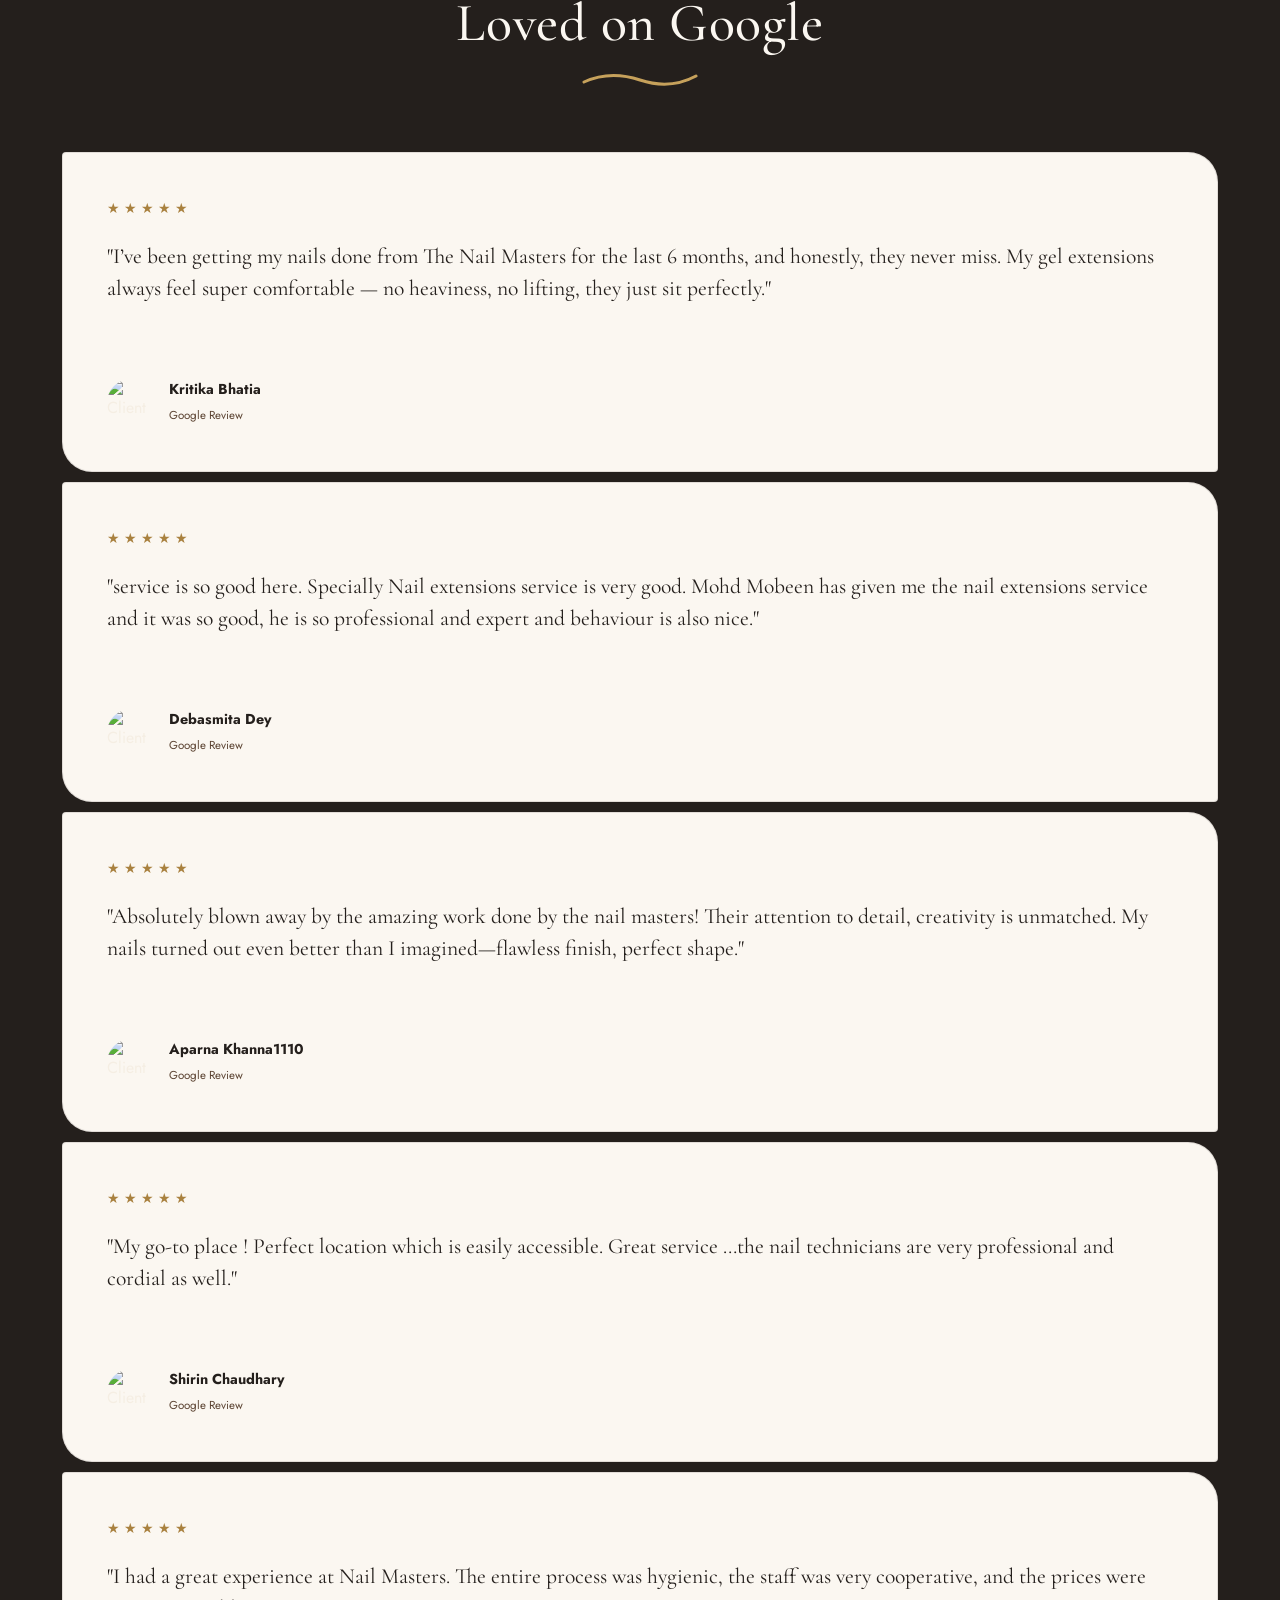
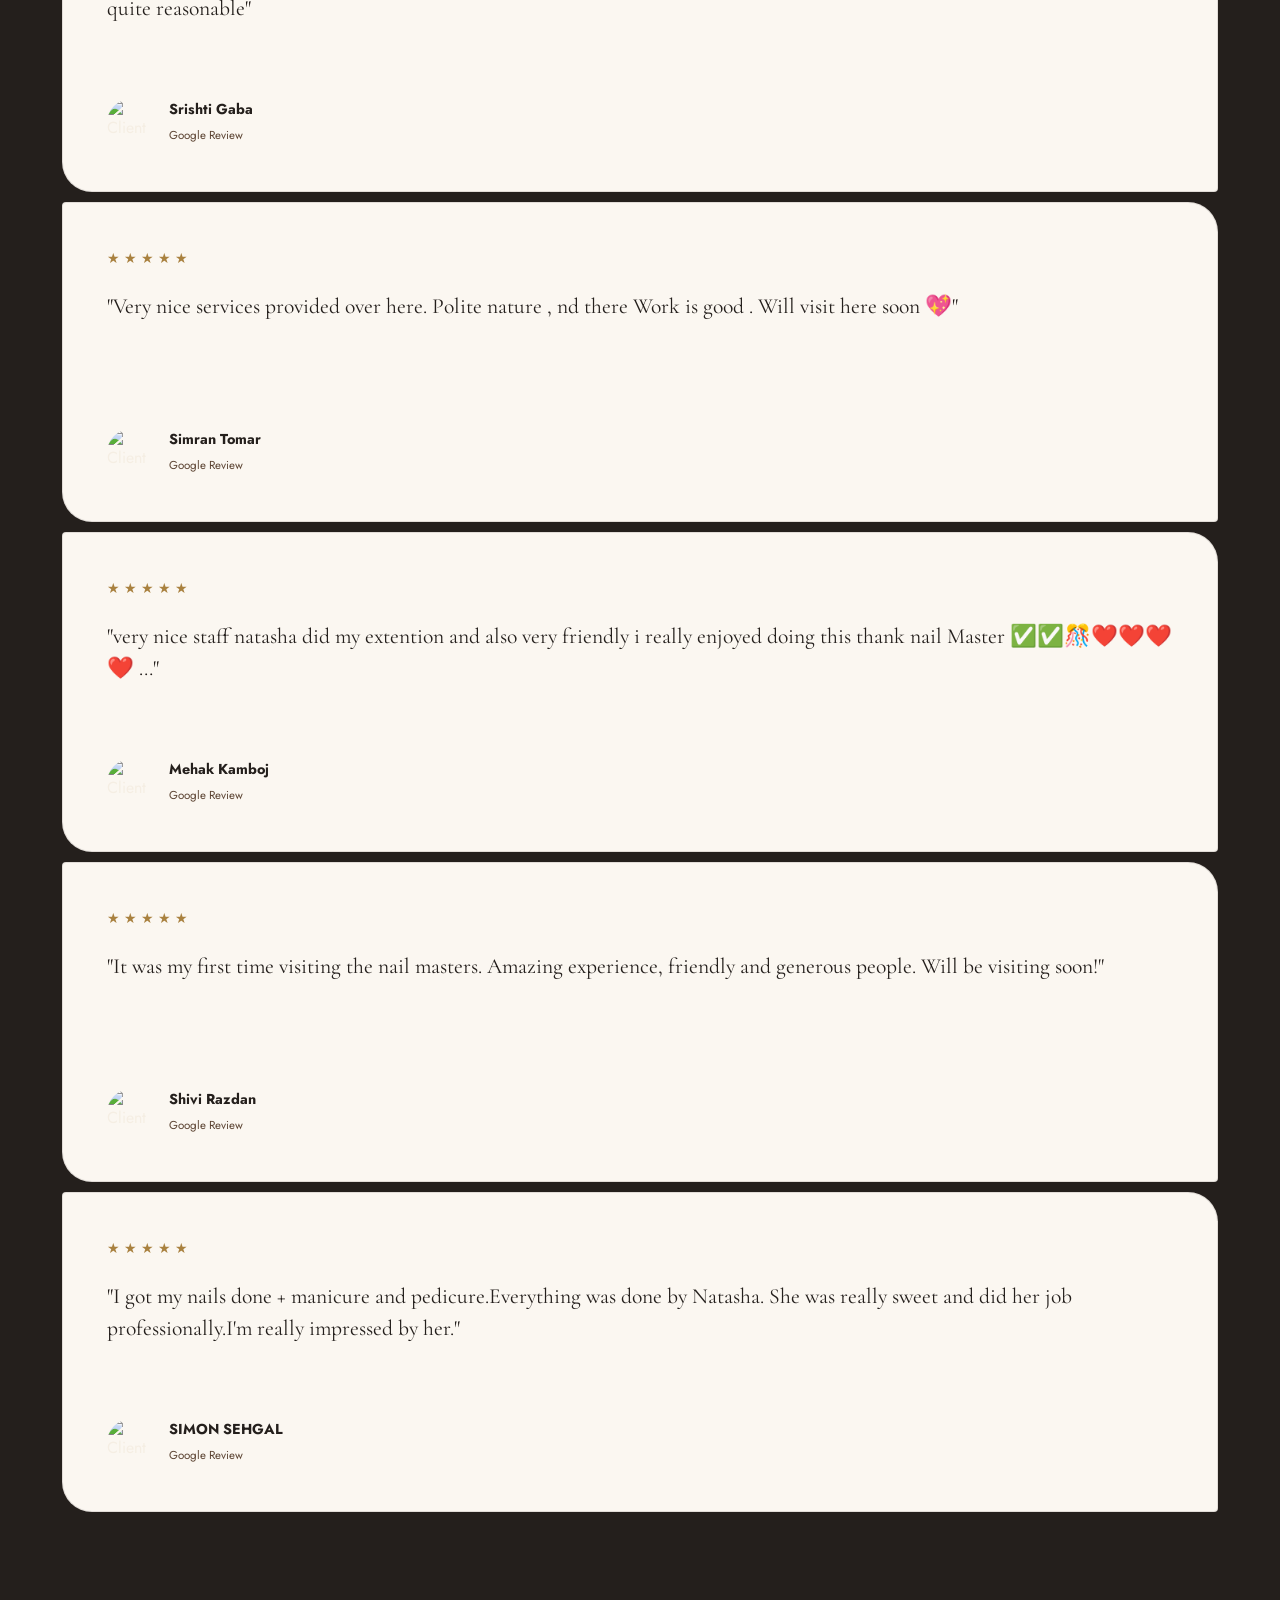
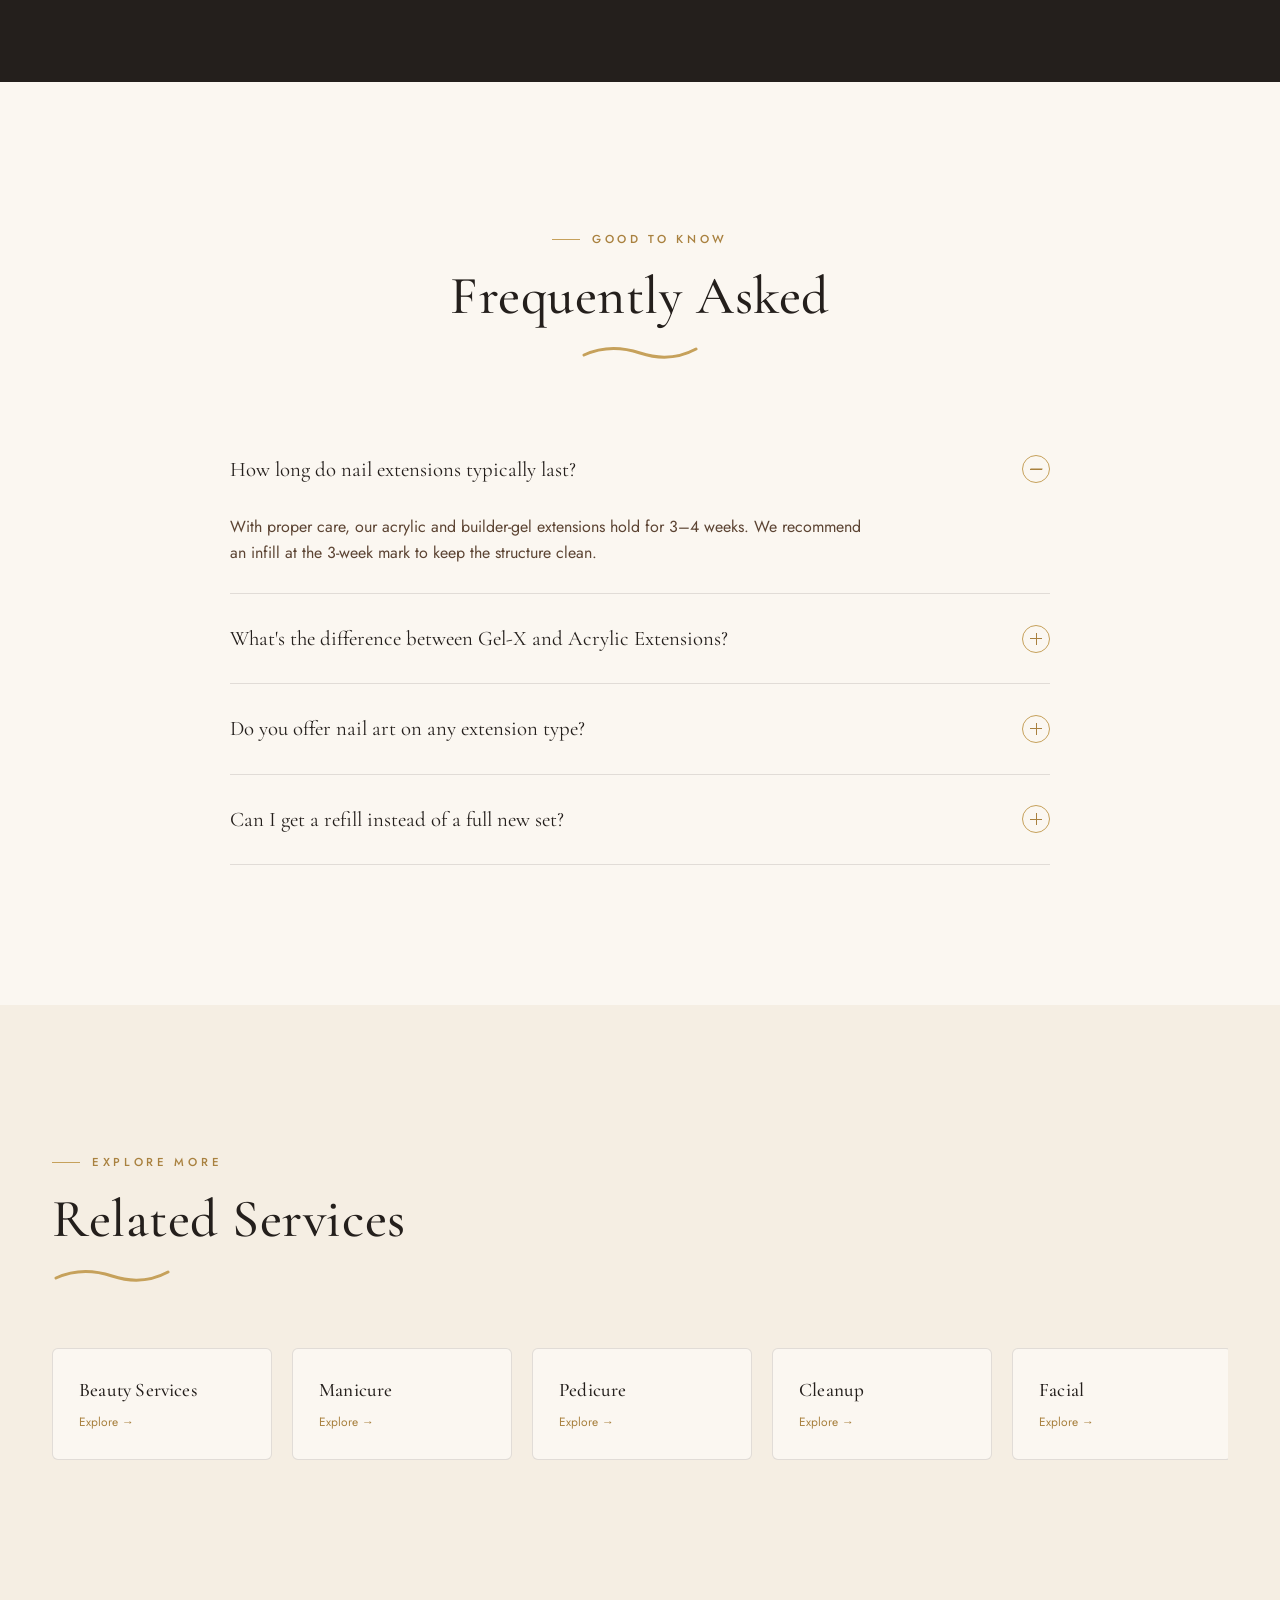
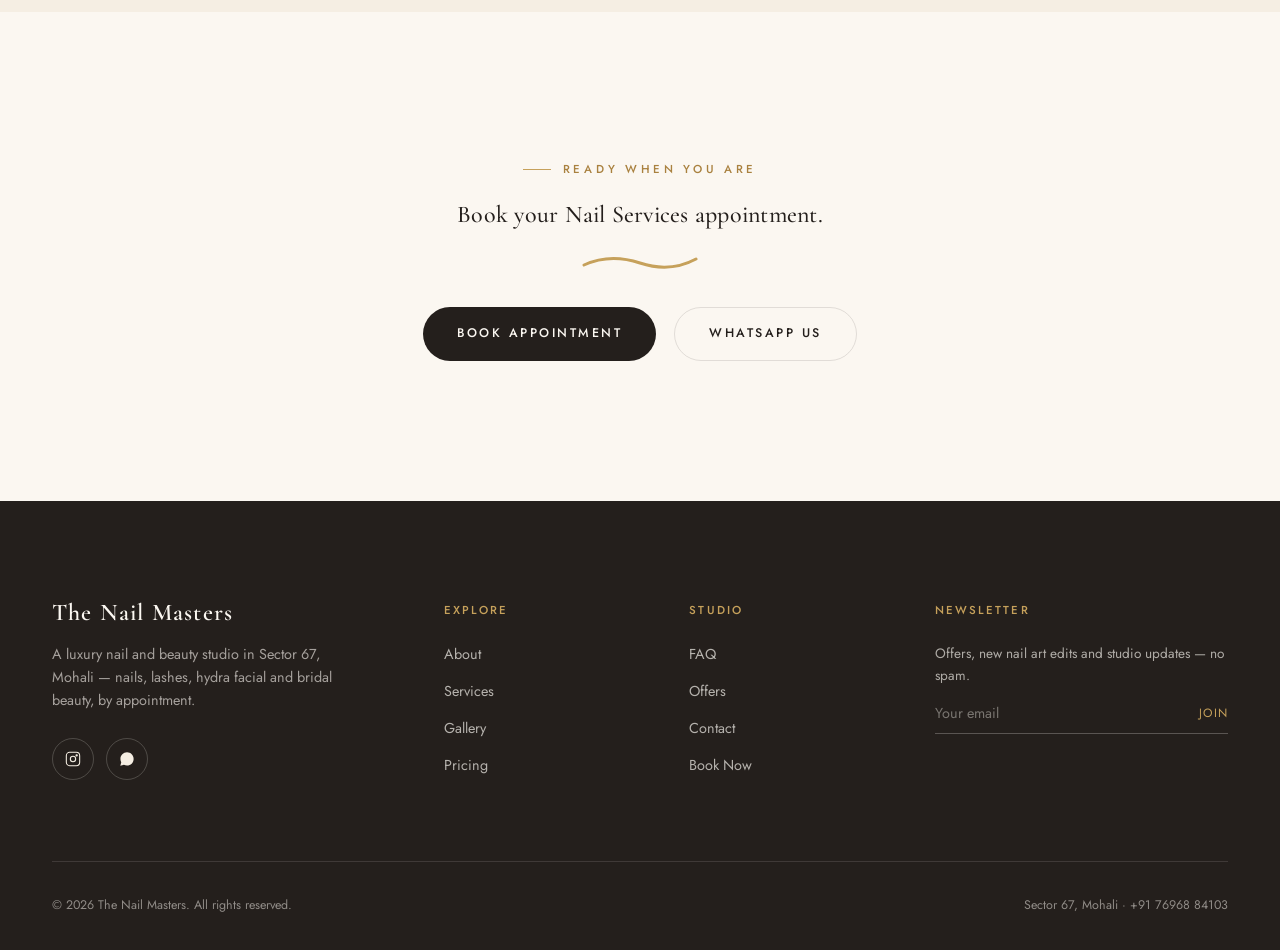
==== commit 81c0565b: "uptodate" ====
--- a/index.html
+++ b/index.html
@@ -1,68 +1,76 @@
-<!DOCTYPE html>
+﻿<!DOCTYPE html>
 <html lang="en">
 <head>
 <meta charset="UTF-8">
 <meta name="viewport" content="width=device-width, initial-scale=1.0">
-<title>The Nail Masters — Luxury Nail Studio &amp; Beauty Salon, Mohali</title>
-<meta name="description" content="The Nail Masters is a premium nail and beauty studio in Sector 67, Mohali offering nail extensions, gel polish, nail art, hydra facial, waxing, eyelashes and bridal beauty services. Book your appointment today.">
-<meta name="keywords" content="nail salon Mohali, nail extensions Mohali, gel nails, nail art, hydra facial, eyelash extensions, bridal nails, The Nail Masters">
-<link rel="canonical" href="https://thenailmasters.in/">
-
-<!-- Open Graph -->
+<title>Nail Services in Mohali — The Nail Masters | Real Pricing &amp; Booking</title>
+<meta name="description" content="Nail extensions, gel overlay, acrylic, dipping powder, Gel-X and nail art in Sector 67, Mohali. Real pricing, expert nail artists, book online or via WhatsApp.">
+<link rel="canonical" href="https://thenailmasters.in/services/nails.html">
+
 <meta property="og:type" content="business.business">
-<meta property="og:title" content="The Nail Masters — Luxury Nail Studio, Mohali">
-<meta property="og:description" content="Nails • Beauty • Eyelashes • Hydra Facial • Manicure • Pedicure — Sector 67, Mohali.">
-<meta property="og:image" content="https://instagram.fixc1-12.fna.fbcdn.net/v/t51.82787-19/726977426_17931921252323435_6633175314560028820_n.jpg?efg=eyJ2ZW5jb2RlX3RhZyI6InByb2ZpbGVfcGljLmRqYW5nby4xMDgwLmMyIn0&_nc_ht=instagram.fixc1-12.fna.fbcdn.net&_nc_cat=111&_nc_oc=Q6cZ2gHaVw33f_1a6U0bSxXO0vFjbxjCbKrbYo323HRwmWD6hvr7fbCdJlNZrzNe8WTTGtw&_nc_ohc=k3JfT5ItEosQ7kNvwE9JRre&_nc_gid=59Z5TTB9T2ltxtmwrAYyzQ&edm=AP4sbd4BAAAA&ccb=7-5&oh=00_AQBiS8FI4SvpRgdjx7GcZwKWy4RBTFuM577EjHTkSNL2Dg&oe=6A4FF087&_nc_sid=7a9f4b">
-<meta property="og:url" content="https://thenailmasters.in/">
+<meta property="og:title" content="Nail Services in Mohali — The Nail Masters | Real Pricing &amp; Booking">
+<meta property="og:description" content="Nail extensions, gel overlay, acrylic, dipping powder, Gel-X and nail art in Sector 67, Mohali. Real pricing, expert nail artists, book online or via WhatsApp.">
+<meta property="og:image" content="https://i.pinimg.com/1200x/c0/d5/61/c0d561452fad472bbcbb324f6d7ac3ae.jpg">
+<meta property="og:url" content="https://thenailmasters.in/services/nails.html">
 <meta property="og:locale" content="en_IN">
 
-<!-- Twitter -->
 <meta name="twitter:card" content="summary_large_image">
-<meta name="twitter:title" content="The Nail Masters — Luxury Nail Studio, Mohali">
-<meta name="twitter:description" content="Nails • Beauty • Eyelashes • Hydra Facial • Manicure • Pedicure.">
-<meta name="twitter:image" content="https://instagram.fixc1-12.fna.fbcdn.net/v/t51.82787-19/726977426_17931921252323435_6633175314560028820_n.jpg?efg=eyJ2ZW5jb2RlX3RhZyI6InByb2ZpbGVfcGljLmRqYW5nby4xMDgwLmMyIn0&_nc_ht=instagram.fixc1-12.fna.fbcdn.net&_nc_cat=111&_nc_oc=Q6cZ2gHaVw33f_1a6U0bSxXO0vFjbxjCbKrbYo323HRwmWD6hvr7fbCdJlNZrzNe8WTTGtw&_nc_ohc=k3JfT5ItEosQ7kNvwE9JRre&_nc_gid=59Z5TTB9T2ltxtmwrAYyzQ&edm=AP4sbd4BAAAA&ccb=7-5&oh=00_AQBiS8FI4SvpRgdjx7GcZwKWy4RBTFuM577EjHTkSNL2Dg&oe=6A4FF087&_nc_sid=7a9f4b">
-
-<!-- Schema.org LocalBusiness -->
+<meta name="twitter:title" content="Nail Services in Mohali — The Nail Masters | Real Pricing &amp; Booking">
+<meta name="twitter:description" content="Nail extensions, gel overlay, acrylic, dipping powder, Gel-X and nail art in Sector 67, Mohali. Real pricing, expert nail artists, book online or via WhatsApp.">
+<meta name="twitter:image" content="https://i.pinimg.com/1200x/c0/d5/61/c0d561452fad472bbcbb324f6d7ac3ae.jpg">
+
 <script type="application/ld+json">
 {
   "@context": "https://schema.org",
-  "@type": "BeautySalon",
-  "name": "The Nail Masters",
-  "image": "https://images.unsplash.com/photo-1604654894610-df63bc536371?q=80&w=1200",
-  "telephone": "+91-7696884103",
-  "address": {
-    "@type": "PostalAddress",
-    "streetAddress": "DSS No.8, First Floor, Central Street, Sector-67",
-    "addressLocality": "S.A.S Nagar (Mohali)",
-    "addressRegion": "Punjab",
-    "addressCountry": "IN"
+  "@type": "Service",
+  "serviceType": "Nail Services",
+  "provider": {
+    "@type": "BeautySalon",
+    "name": "The Nail Masters",
+    "address": {
+      "@type": "PostalAddress",
+      "streetAddress": "DSS No.8, First Floor, Central Street, Sector-67",
+      "addressLocality": "S.A.S Nagar (Mohali)",
+      "addressRegion": "Punjab",
+      "addressCountry": "IN"
+    },
+    "telephone": "+91-7696884103",
+    "url": "https://thenailmasters.in/"
   },
- "geo": {
-    "@type": "GeoCoordinates",
-    "latitude": 30.676492507875448,
-    "longitude": 76.72411241728307
-  },
-  "url": "https://thenailmasters.in/",
-  "sameAs": ["https://www.instagram.com/thenailmasters.in/"],
-  "priceRange": "₹₹"
+  "areaServed": "Mohali, Punjab",
+  "url": "https://thenailmasters.in/services/nails.html"
 }
 </script>
-
-<link rel="icon" type="image/jpeg" href="https://instagram.fixc1-12.fna.fbcdn.net/v/t51.82787-19/726977426_17931921252323435_6633175314560028820_n.jpg?efg=eyJ2ZW5jb2RlX3RhZyI6InByb2ZpbGVfcGljLmRqYW5nby4xMDgwLmMyIn0&_nc_ht=instagram.fixc1-12.fna.fbcdn.net&_nc_cat=111&_nc_oc=Q6cZ2gHaVw33f_1a6U0bSxXO0vFjbxjCbKrbYo323HRwmWD6hvr7fbCdJlNZrzNe8WTTGtw&_nc_ohc=k3JfT5ItEosQ7kNvwE9JRre&_nc_gid=59Z5TTB9T2ltxtmwrAYyzQ&edm=AP4sbd4BAAAA&ccb=7-5&oh=00_AQBiS8FI4SvpRgdjx7GcZwKWy4RBTFuM577EjHTkSNL2Dg&oe=6A4FF087&_nc_sid=7a9f4b">
-
-<!-- Fonts -->
+<script type="application/ld+json">
+{
+  "@context": "https://schema.org",
+  "@type": "BreadcrumbList",
+  "itemListElement": [
+    {"@type":"ListItem","position":1,"name":"Home","item":"https://thenailmasters.in/"},
+    {"@type":"ListItem","position":2,"name":"Services","item":"https://thenailmasters.in/services.html"},
+    {"@type":"ListItem","position":3,"name":"Nail Services","item":"https://thenailmasters.in/services/nails.html"}
+  ]
+}
+</script>
+<script type="application/ld+json">
+{
+  "@context": "https://schema.org",
+  "@type": "FAQPage",
+  "mainEntity": [
+    {"@type":"Question","name":"How long do nail extensions typically last?","acceptedAnswer":{"@type":"Answer","text":"With proper care, our acrylic and builder-gel extensions hold for 3–4 weeks. We recommend an infill at the 3-week mark to keep the structure clean."}},{"@type":"Question","name":"What's the difference between Gel-X and Acrylic Extensions?","acceptedAnswer":{"@type":"Answer","text":"Gel-X uses pre-shaped soft gel tips for a lighter, more flexible feel, while acrylic is sculpted directly and offers maximum strength and structure."}},{"@type":"Question","name":"Do you offer nail art on any extension type?","acceptedAnswer":{"@type":"Answer","text":"Yes — nail art can be added to any overlay or extension, priced per nail depending on design complexity."}},{"@type":"Question","name":"Can I get a refill instead of a full new set?","acceptedAnswer":{"@type":"Answer","text":"If your existing extensions are in good condition, a refill (infill) is usually enough — ask your artist at your appointment."}}
+  ]
+}
+</script>
+<link rel="icon" type="image/jpeg" href="https://instagram.fixc1-12.fna.fbcdn.net/v/t51.82787-19/726977426_17931921252323435_6633175314560028820_n.jpg">
+
 <link rel="preconnect" href="https://fonts.googleapis.com">
 <link href="https://fonts.googleapis.com/css2?family=Cormorant+Garamond:ital,wght@0,400;0,500;0,600;1,500&family=Jost:wght@300;400;500;600&display=swap" rel="stylesheet">
-
-<!-- AOS -->
-<link rel="stylesheet" href="">
-<!-- Swiper -->
 <link rel="stylesheet" href="https://cdnjs.cloudflare.com/ajax/libs/Swiper/11.0.5/swiper-bundle.min.css">
 
 <link rel="stylesheet" href="style.css">
+<link rel="stylesheet" href="services.css">
 </head>
 <body>
-
 <div id="preloader">
   <div class="pre-mark" id="preMark"></div>
   <div class="pre-line"></div>
@@ -71,218 +79,251 @@
 <div class="cursor-dot"></div>
 <div class="cursor-ring"></div>
 
-<!-- ============ HEADER ============ -->
 <header id="siteHeader">
   <div class="container nav-inner">
-    <a href="#home" class="logo"><b>The Nail Masters</b><small>Studio &amp; Beauty Lounge</small></a>
+    <a href="index.html#home" class="logo"><b>The Nail Masters</b><small>Studio &amp; Beauty Lounge</small></a>
     <nav class="nav-links" id="navLinks">
-      <a href="#about">About</a>
-      <a href="#services">Services</a>
-      <a href="#gallery">Gallery</a>
-      <a href="#pricing">Pricing</a>
-      <a href="#offers">Offers</a>
-      <a href="#faq">FAQ</a>
-      <a href="#contact">Contact</a>
+      <a href="index.html#about">About</a>
+      <div class="has-dropdown" id="servicesDropdown">
+        <span class="dropdown-trigger">
+          <a href="services.html">Services</a>
+          <svg width="12" height="12" viewBox="0 0 24 24" fill="none" stroke="currentColor" stroke-width="2"><path d="M6 9l6 6 6-6"/></svg>
+        </span>
+        <div class="nav-dropdown">
+          <a href="services/nails.html"><svg width="16" height="16" viewBox="0 0 24 24" fill="none" stroke="currentColor" stroke-width="1.6"><path d="M12 2c2 3 3 6 3 9a3 3 0 1 1-6 0c0-3 1-6 3-9Z"/></svg>Nail Services</a>
+      <a href="services/beauty.html"><svg width="16" height="16" viewBox="0 0 24 24" fill="none" stroke="currentColor" stroke-width="1.6"><path d="M12 21s-7-4.35-9.5-8.5C1 9 2.5 5 6.5 5c2 0 3.5 1.2 5.5 3.5C14 6.2 15.5 5 17.5 5c4 0 5.5 4 4 7.5C19 16.65 12 21 12 21Z"/></svg>Beauty Services</a>
+      <a href="services/manicure.html"><svg width="16" height="16" viewBox="0 0 24 24" fill="none" stroke="currentColor" stroke-width="1.6"><path d="M6 3v18M6 3h9a4 4 0 0 1 0 8H6"/></svg>Manicure</a>
+      <a href="services/pedicure.html"><svg width="16" height="16" viewBox="0 0 24 24" fill="none" stroke="currentColor" stroke-width="1.6"><path d="M12 3c-4 3-7 6-7 10a7 7 0 0 0 14 0c0-4-3-7-7-10Z"/></svg>Pedicure</a>
+      <a href="services/cleanup.html"><svg width="16" height="16" viewBox="0 0 24 24" fill="none" stroke="currentColor" stroke-width="1.6"><circle cx="12" cy="12" r="8"/><circle cx="12" cy="12" r="3"/></svg>Cleanup</a>
+      <a href="services/facial.html"><svg width="16" height="16" viewBox="0 0 24 24" fill="none" stroke="currentColor" stroke-width="1.6"><circle cx="12" cy="12" r="8"/><circle cx="12" cy="12" r="3"/></svg>Facial</a>
+      <a href="services/eyelashes.html"><svg width="16" height="16" viewBox="0 0 24 24" fill="none" stroke="currentColor" stroke-width="1.6"><path d="M2 12c3-4 7-6 10-6s7 2 10 6c-3 4-7 6-10 6s-7-2-10-6Z"/><circle cx="12" cy="12" r="2"/></svg>Eyelashes</a>
+      
+        </div>
+      </div>
+      <a href="index.html#gallery">Gallery</a>
+      <a href="index.html#pricing">Pricing</a>
+      <a href="index.html#offers">Offers</a>
+      <a href="index.html#faq">FAQ</a>
+      <a href="contact.html">Contact</a>
     </nav>
     <div class="nav-cta">
       <a class="icon-btn" href="https://www.instagram.com/thenailmasters.in/" target="_blank" rel="noopener" aria-label="Instagram">
         <svg width="18" height="18" viewBox="0 0 24 24" fill="none" stroke="currentColor" stroke-width="1.6"><rect x="2" y="2" width="20" height="20" rx="5"/><circle cx="12" cy="12" r="4"/><circle cx="17.5" cy="6.5" r="1"/></svg>
       </a>
-      <a class="btn btn-gold" href="#booking" data-magnetic>Book Now</a>
+      <a class="btn btn-gold" href="booking.html">Book Now</a>
       <button class="burger" id="burger" aria-label="Menu"><span></span><span></span><span></span></button>
     </div>
   </div>
 </header>
 
-<!-- ============ HERO ============ -->
-<section class="hero" id="home">
-  <div class="container hero-grid">
+
+<section class="svc-hero" id="home">
+  <div class="container svc-hero-grid">
     <div>
-      <div class="hero-eyebrow eyebrow" data-aos="fade-up">Sector 67 · Mohali</div>
-      <h1 data-aos="fade-up" data-aos-delay="100">Where every detail <em>on you</em><br>is intentional.</h1>
-      <p data-aos="fade-up" data-aos-delay="200">The Nail Masters is a studio for women who treat beauty as ritual — nail artistry, hydra facials, lash and skin care crafted with precision, in a space made to slow you down.</p>
-      <div class="hero-cta" data-aos="fade-up" data-aos-delay="300">
-        <a href="#booking" class="btn btn-gold" data-magnetic>Book Appointment</a>
-        <a href="https://wa.me/917696884103" target="_blank" rel="noopener" class="btn btn-outline" data-magnetic>
+      <div class="breadcrumb" data-aos="fade-up">
+        <a href="index.html">Home</a><span class="sep">/</span>
+        <a href="services.html">Services</a><span class="sep">/</span>
+        <span class="current">Nail Services</span>
+      </div>
+      <div class="hero-eyebrow eyebrow" data-aos="fade-up">Signature Craft &middot; Sector 67, Mohali</div>
+      <h1 data-aos="fade-up" data-aos-delay="100">Extensions, overlays and<br>finishes <em>built to last</em>.</h1>
+      <p class="lead" data-aos="fade-up" data-aos-delay="200">From sculpted acrylic extensions to gel refills and hand-painted nail art — every nail service is finished with structure, shine and staying power.</p>
+      <div class="svc-hero-cta" data-aos="fade-up" data-aos-delay="300">
+        <a href="booking.html" class="btn btn-gold">Book Appointment</a>
+        <a href="https://wa.me/917696884103" target="_blank" rel="noopener" class="btn btn-outline">
           <svg width="16" height="16" viewBox="0 0 24 24" fill="currentColor"><path d="M12.04 2C6.58 2 2.13 6.45 2.13 11.91c0 1.75.46 3.39 1.26 4.81L2 22l5.42-1.36a9.9 9.9 0 0 0 4.62 1.14h.01c5.46 0 9.9-4.45 9.9-9.91 0-2.65-1.03-5.13-2.9-7C17.17 3.03 14.68 2 12.04 2m.01 1.8c2.16 0 4.19.84 5.72 2.38a8.03 8.03 0 0 1 2.36 5.73c0 4.47-3.64 8.11-8.1 8.11a8.1 8.1 0 0 1-4.13-1.13l-.3-.17-3.02.79.8-2.93-.19-.3a8.06 8.06 0 0 1-1.24-4.31c0-4.47 3.65-8.11 8.1-8.11M8.5 7.6c-.17 0-.44.06-.67.32-.23.25-.87.85-.87 2.08 0 1.22.9 2.4 1.02 2.57.13.16 1.75 2.8 4.32 3.82 2.14.85 2.57.68 3.04.64.46-.04 1.5-.61 1.71-1.2.21-.6.21-1.1.15-1.21-.06-.11-.23-.17-.48-.3-.25-.13-1.5-.74-1.73-.82-.23-.09-.4-.13-.57.13-.17.25-.65.82-.8.99-.15.17-.29.19-.54.06-.25-.12-1.05-.39-2-1.23-.74-.66-1.24-1.47-1.39-1.72-.14-.25-.01-.38.11-.51.11-.11.25-.29.37-.44.12-.15.16-.25.24-.42.08-.17.04-.31-.02-.44C9.71 9.4 9.2 8.14 9 7.65c-.17-.42-.36-.42-.5-.43z"/></svg>
           WhatsApp Us
         </a>
       </div>
-      <div class="hero-stats" data-aos="fade-up" data-aos-delay="400">
-        <div><b>2,400+</b><span>Happy Clients</span></div>
-        <div><b>4.9 / 5</b><span>Google Rating</span></div>
-        <div><b>12+</b><span>Signature Services</span></div>
-      </div>
-    </div>
-    <div class="hero-visual" data-aos="fade-left" data-aos-delay="150">
-      <div class="hero-float"><span class="dot"></span>Now booking Bridal Season</div>
-      <div class="hero-frame">
-        <img src="https://i.pinimg.com/1200x/c0/d5/61/c0d561452fad472bbcbb324f6d7ac3ae.jpg" alt="Elegant gel nail art at The Nail Masters studio, Mohali" loading="eager">
-      </div>
-      <div class="hero-badge"><b>★ 4.9</b><span>250+ Google Reviews</span></div>
-    </div>
-  </div>
-  <div class="scroll-cue"><span>Scroll</span><i></i></div>
-</section>
-
-<!-- ============ MARQUEE ============ -->
-<div class="marquee-wrap">
-  <div class="marquee" id="marquee">
-    <span>Nail Extensions</span><span>Gel Polish</span><span>Nail Art</span><span>French Nails</span><span>Hydra Facial</span><span>Eyelashes</span><span>Bridal Beauty</span><span>Waxing</span>
-    <span>Nail Extensions</span><span>Gel Polish</span><span>Nail Art</span><span>French Nails</span><span>Hydra Facial</span><span>Eyelashes</span><span>Bridal Beauty</span><span>Waxing</span>
-  </div>
-</div>
-
-<!-- ============ ABOUT ============ -->
-<section class="section" id="about">
-  <div class="container about-grid">
-    <div class="about-images">
-      <div class="about-img-a" data-aos="fade-right">
-        <img src="https://i.pinimg.com/736x/99/93/15/999315b32b67c061ed167e83671e00f4.jpg" alt="Nail studio interior at The Nail Masters, Mohali">
-      </div>
-      <div class="about-img-b" data-aos="fade-up" data-aos-delay="200">
-        <img src="https://images.unsplash.com/photo-1522337360788-8b13dee7a37e?q=80&w=600" alt="Nail artist at work, The Nail Masters">
-      </div>
-    </div>
-    <div class="about-copy">
-      <div class="eyebrow" data-aos="fade-up">Our Story</div>
-      <h2 data-aos="fade-up" data-aos-delay="80">Founded on precision.<br>Built on care.</h2>
-      <svg class="brush" viewBox="0 0 120 20" data-aos="fade-up" data-aos-delay="120"><path d="M4 14 Q 30 2, 60 12 T 116 8"/></svg>
-      <p data-aos="fade-up" data-aos-delay="160">The Nail Masters began with a simple belief — that a manicure should feel like an occasion, not an errand. Every artist on our team trains continuously in extension technique, colour theory and skin-safe practice, so what you leave with looks considered, not templated.</p>
-      <p data-aos="fade-up" data-aos-delay="200">Today, our Sector 67 studio is where Mohali comes for bridal nails, hydra facials and the kind of lash and beauty detailing that holds up to a camera and a calendar full of events.</p>
-      <ul class="about-list" data-aos="fade-up" data-aos-delay="240">
-        <li><svg width="18" height="18" viewBox="0 0 24 24" fill="none" stroke="currentColor" stroke-width="2"><path d="M20 6L9 17l-5-5"/></svg> Certified nail &amp; beauty artists</li>
-        <li><svg width="18" height="18" viewBox="0 0 24 24" fill="none" stroke="currentColor" stroke-width="2"><path d="M20 6L9 17l-5-5"/></svg> Hospital-grade sterilisation</li>
-        <li><svg width="18" height="18" viewBox="0 0 24 24" fill="none" stroke="currentColor" stroke-width="2"><path d="M20 6L9 17l-5-5"/></svg> Premium gel &amp; skincare brands</li>
-        <li><svg width="18" height="18" viewBox="0 0 24 24" fill="none" stroke="currentColor" stroke-width="2"><path d="M20 6L9 17l-5-5"/></svg> Private, appointment-only chairs</li>
-      </ul>
-      <a href="#services" class="link-arrow" style="margin-top:34px;display:inline-flex;">Explore our services →</a>
-    </div>
-  </div>
-</section>
-
-<!-- ============ SERVICES ============ -->
-<section class="section section--tint" id="services">
+    </div>
+    <div class="svc-hero-visual" data-aos="fade-left" data-aos-delay="150">
+      <div class="hero-float" style="position:absolute;top:-24px;right:20px;">
+        <span class="dot"></span>Most-booked category
+      </div>
+      <div class="svc-hero-frame">
+        <img src="https://i.pinimg.com/1200x/c0/d5/61/c0d561452fad472bbcbb324f6d7ac3ae.jpg" alt="Sculpted gel nail extensions at The Nail Masters, Mohali" loading="eager">
+      </div>
+      <div class="svc-hero-badge"><b>★ 4.9</b><span>250+ Google Reviews</span></div>
+    </div>
+  </div>
+</section>
+
+<span id="pricing" class="anchor-target" aria-hidden="true"></span>
+<section class="section section--tint" id="menu">
   <div class="container">
     <div class="section-head center">
-      <div class="eyebrow">What We Offer</div>
-      <h2>Signature Services</h2>
+      <div class="eyebrow">Nail Services Menu</div>
+      <h2>Pricing &amp; Treatments</h2>
       <svg class="brush" viewBox="0 0 120 20"><path d="M4 14 Q 30 2, 60 12 T 116 8"/></svg>
-      <p>Every service is priced from, and finalised after a short consultation based on length, design complexity and product used.</p>
-    </div>
-
-    <div class="service-row" data-aos="fade-up">
-      <article class="service-card">
-        <div class="service-icon"><svg width="22" height="22" viewBox="0 0 24 24" fill="none" stroke="currentColor" stroke-width="1.6"><path d="M12 2c2 3 3 6 3 9a3 3 0 1 1-6 0c0-3 1-6 3-9Z"/></svg></div>
-        <h3>Nail Extensions</h3>
-        <p class="desc">Sculpted acrylic or builder-gel extensions in your choice of length and shape, finished with flawless structure.</p>
-        <div class="service-meta"><span class="price">From ₹999</span><span class="dur">60–90 min</span></div>
-        <a href="#booking" class="link-arrow service-book">Book →</a>
-      </article>
-      <article class="service-card">
-        <div class="service-icon"><svg width="22" height="22" viewBox="0 0 24 24" fill="none" stroke="currentColor" stroke-width="1.6"><circle cx="12" cy="12" r="9"/><path d="M12 8v4l3 2"/></svg></div>
-        <h3>Gel Polish</h3>
-        <p class="desc">Chip-resistant, high-shine gel colour that lasts up to three weeks, cured under LED for a glass-like finish.</p>
-        <div class="service-meta"><span class="price">From ₹499</span><span class="dur">40 min</span></div>
-        <a href="#booking" class="link-arrow service-book">Book →</a>
-      </article>
-      <article class="service-card">
-        <div class="service-icon"><svg width="22" height="22" viewBox="0 0 24 24" fill="none" stroke="currentColor" stroke-width="1.6"><path d="M4 20l6-16 4 10 3-6 3 12"/></svg></div>
+      <p>All prices listed are current studio rates. Durations are estimated and may vary slightly by design or condition.</p>
+    </div>
+    <div class="menu-grid">
+      
+      <article class="menu-card" data-aos="fade-up">
+        <h3>Power Polish Hand</h3>
+        <p class="desc">Long-lasting chip-resistant polish for natural nails, cured for a glass-like finish.</p>
+        <div class="menu-meta"><span class="price">₹800</span><span class="dur">40 min</span></div>
+        <a href="booking.html" class="link-arrow">Book Now &rarr;</a>
+      </article>
+      <article class="menu-card" data-aos="fade-up">
+        <h3>Power Polish Feet</h3>
+        <p class="desc">The same signature finish, applied to feet for a complete, coordinated look.</p>
+        <div class="menu-meta"><span class="price">₹1,000</span><span class="dur">45 min</span></div>
+        <a href="booking.html" class="link-arrow">Book Now &rarr;</a>
+      </article>
+      <article class="menu-card" data-aos="fade-up">
+        <h3>Gel Overlay</h3>
+        <p class="desc">A protective gel layer over natural nails for added strength and shine, no length added.</p>
+        <div class="menu-meta"><span class="price">₹1,000</span><span class="dur">50 min</span></div>
+        <a href="booking.html" class="link-arrow">Book Now &rarr;</a>
+      </article>
+      <article class="menu-card" data-aos="fade-up">
+        <h3>Acrylic Overlay</h3>
+        <p class="desc">Durable acrylic layer for extra structure and a smooth, uniform nail bed.</p>
+        <div class="menu-meta"><span class="price">₹1,200</span><span class="dur">55 min</span></div>
+        <a href="booking.html" class="link-arrow">Book Now &rarr;</a>
+      </article>
+      <article class="menu-card" data-aos="fade-up">
+        <h3>Dipping Overlay</h3>
+        <p class="desc">Odour-free dipping powder overlay for a lightweight, long-wearing strengthened finish.</p>
+        <div class="menu-meta"><span class="price">₹1,500</span><span class="dur">60 min</span></div>
+        <a href="booking.html" class="link-arrow">Book Now &rarr;</a>
+      </article>
+      <article class="menu-card" data-aos="fade-up">
+        <h3>Temporary Extension</h3>
+        <p class="desc">A short-term length extension, ideal for events or a trial before committing longer-term.</p>
+        <div class="menu-meta"><span class="price">₹800</span><span class="dur">50 min</span></div>
+        <a href="booking.html" class="link-arrow">Book Now &rarr;</a>
+      </article>
+      <article class="menu-card" data-aos="fade-up">
+        <h3>Gel Extension</h3>
+        <p class="desc">Sculpted gel extensions in your chosen length and shape, flexible and natural-looking.</p>
+        <div class="menu-meta"><span class="price">₹1,500</span><span class="dur">75 min</span></div>
+        <a href="booking.html" class="link-arrow">Book Now &rarr;</a>
+      </article>
+      <article class="menu-card" data-aos="fade-up">
+        <h3>Acrylic Extension</h3>
+        <p class="desc">Our most requested extension — strong, sculpted acrylic in any length or shape.</p>
+        <div class="menu-meta"><span class="price">₹1,800</span><span class="dur">90 min</span></div>
+        <a href="booking.html" class="link-arrow">Book Now &rarr;</a>
+      </article>
+      <article class="menu-card" data-aos="fade-up">
+        <h3>Dipping Extension</h3>
+        <p class="desc">Extension built with dipping powder for extra durability and a smooth, light finish.</p>
+        <div class="menu-meta"><span class="price">₹2,000</span><span class="dur">90 min</span></div>
+        <a href="booking.html" class="link-arrow">Book Now &rarr;</a>
+      </article>
+      <article class="menu-card" data-aos="fade-up">
+        <h3>Gel-X Extension</h3>
+        <p class="desc">Pre-shaped soft gel tips with gel overlay for a lightweight, flexible, natural extension.</p>
+        <div class="menu-meta"><span class="price">₹2,200</span><span class="dur">80 min</span></div>
+        <a href="booking.html" class="link-arrow">Book Now &rarr;</a>
+      </article>
+      <article class="menu-card" data-aos="fade-up">
+        <h3>Gel Refill</h3>
+        <p class="desc">Infill service to restore your gel extensions at the regrowth line.</p>
+        <div class="menu-meta"><span class="price">₹1,200</span><span class="dur">60 min</span></div>
+        <a href="booking.html" class="link-arrow">Book Now &rarr;</a>
+      </article>
+      <article class="menu-card" data-aos="fade-up">
+        <h3>Acrylic Refill</h3>
+        <p class="desc">Infill service to keep acrylic extensions clean, strong and freshly shaped.</p>
+        <div class="menu-meta"><span class="price">₹1,500</span><span class="dur">65 min</span></div>
+        <a href="booking.html" class="link-arrow">Book Now &rarr;</a>
+      </article>
+      <article class="menu-card" data-aos="fade-up">
+        <h3>Dipping Refill</h3>
+        <p class="desc">Infill service for dipping powder extensions to maintain shape and strength.</p>
+        <div class="menu-meta"><span class="price">₹1,800</span><span class="dur">65 min</span></div>
+        <a href="booking.html" class="link-arrow">Book Now &rarr;</a>
+      </article>
+      <article class="menu-card" data-aos="fade-up">
+        <h3>Per Tip Charges</h3>
+        <p class="desc">Individual tip repair or replacement, charged per nail.</p>
+        <div class="menu-meta"><span class="price">₹200</span><span class="dur">10–15 min</span></div>
+        <a href="booking.html" class="link-arrow">Book Now &rarr;</a>
+      </article>
+      <article class="menu-card" data-aos="fade-up">
+        <h3>Power Polish Hand Removal</h3>
+        <p class="desc">Safe, damage-free removal of existing hand polish or product.</p>
+        <div class="menu-meta"><span class="price">₹800</span><span class="dur">25 min</span></div>
+        <a href="booking.html" class="link-arrow">Book Now &rarr;</a>
+      </article>
+      <article class="menu-card" data-aos="fade-up">
+        <h3>Power Polish Feet Removal</h3>
+        <p class="desc">Safe, damage-free removal of existing polish or product from feet.</p>
+        <div class="menu-meta"><span class="price">₹1,000</span><span class="dur">30 min</span></div>
+        <a href="booking.html" class="link-arrow">Book Now &rarr;</a>
+      </article>
+      <article class="menu-card" data-aos="fade-up">
+        <h3>All Extension Removal</h3>
+        <p class="desc">Soak-off and safe removal of any extension type, prepping nails for their next look.</p>
+        <div class="menu-meta"><span class="price">₹1,000</span><span class="dur">30–40 min</span></div>
+        <a href="booking.html" class="link-arrow">Book Now &rarr;</a>
+      </article>
+      <article class="menu-card" data-aos="fade-up">
         <h3>Nail Art</h3>
-        <p class="desc">Hand-painted detailing, 3D charms, foil and ombré work — designed around your outfit or occasion.</p>
-        <div class="service-meta"><span class="price">From ₹149 <span style="font-size:.7rem;color:var(--brown);">/nail</span></span><span class="dur">30–60 min</span></div>
-        <a href="#booking" class="link-arrow service-book">Book →</a>
-      </article>
-      <article class="service-card">
-        <div class="service-icon"><svg width="22" height="22" viewBox="0 0 24 24" fill="none" stroke="currentColor" stroke-width="1.6"><rect x="5" y="4" width="14" height="16" rx="2"/><path d="M9 8h6M9 12h6"/></svg></div>
-        <h3>French Nails</h3>
-        <p class="desc">The timeless white-tip manicure, refined with our signature sheer-pink base for a bridal-ready finish.</p>
-        <div class="service-meta"><span class="price">From ₹699</span><span class="dur">50 min</span></div>
-        <a href="#booking" class="link-arrow service-book">Book →</a>
-      </article>
-      <article class="service-card">
-        <div class="service-icon"><svg width="22" height="22" viewBox="0 0 24 24" fill="none" stroke="currentColor" stroke-width="1.6"><path d="M6 3v18M6 3h9a4 4 0 0 1 0 8H6"/></svg></div>
-        <h3>Manicure</h3>
-        <p class="desc">Shaping, cuticle care, exfoliation and massage — a reset for hands that show up in every conversation.</p>
-        <div class="service-meta"><span class="price">From ₹599</span><span class="dur">45 min</span></div>
-        <a href="#booking" class="link-arrow service-book">Book →</a>
-      </article>
-      <article class="service-card">
-        <div class="service-icon"><svg width="22" height="22" viewBox="0 0 24 24" fill="none" stroke="currentColor" stroke-width="1.6"><path d="M12 3c-4 3-7 6-7 10a7 7 0 0 0 14 0c0-4-3-7-7-10Z"/></svg></div>
-        <h3>Pedicure</h3>
-        <p class="desc">Soak, scrub and callus care finished with a colour or gel of your choice, in a private reclining chair.</p>
-        <div class="service-meta"><span class="price">From ₹799</span><span class="dur">55 min</span></div>
-        <a href="#booking" class="link-arrow service-book">Book →</a>
-      </article>
-      <article class="service-card">
-        <div class="service-icon"><svg width="22" height="22" viewBox="0 0 24 24" fill="none" stroke="currentColor" stroke-width="1.6"><circle cx="12" cy="12" r="8"/><circle cx="12" cy="12" r="3"/></svg></div>
-        <h3>Hydra Facial</h3>
-        <p class="desc">Deep cleanse, exfoliation and hydration infusion for visibly clearer, dewier skin in a single session.</p>
-        <div class="service-meta"><span class="price">From ₹1,999</span><span class="dur">60 min</span></div>
-        <a href="#booking" class="link-arrow service-book">Book →</a>
-      </article>
-      <article class="service-card">
-        <div class="service-icon"><svg width="22" height="22" viewBox="0 0 24 24" fill="none" stroke="currentColor" stroke-width="1.6"><path d="M4 12h16M8 6l8 12M16 6L8 18"/></svg></div>
-        <h3>Waxing</h3>
-        <p class="desc">Full-body and facial waxing with dermatologically tested wax, for smooth skin that lasts weeks.</p>
-        <div class="service-meta"><span class="price">From ₹299</span><span class="dur">20–40 min</span></div>
-        <a href="#booking" class="link-arrow service-book">Book →</a>
-      </article>
-      <article class="service-card">
-        <div class="service-icon"><svg width="22" height="22" viewBox="0 0 24 24" fill="none" stroke="currentColor" stroke-width="1.6"><path d="M2 12c3-4 7-6 10-6s7 2 10 6c-3 4-7 6-10 6s-7-2-10-6Z"/><circle cx="12" cy="12" r="2"/></svg></div>
-        <h3>Eyelashes</h3>
-        <p class="desc">Classic and volume lash extensions for a natural-to-dramatic finish, applied lash-by-lash.</p>
-        <div class="service-meta"><span class="price">From ₹1,499</span><span class="dur">75–120 min</span></div>
-        <a href="#booking" class="link-arrow service-book">Book →</a>
-      </article>
-      <article class="service-card">
-        <div class="service-icon"><svg width="22" height="22" viewBox="0 0 24 24" fill="none" stroke="currentColor" stroke-width="1.6"><path d="M12 21s-7-4.35-9.5-8.5C1 9 2.5 5 6.5 5c2 0 3.5 1.2 5.5 3.5C14 6.2 15.5 5 17.5 5c4 0 5.5 4 4 7.5C19 16.65 12 21 12 21Z"/></svg></div>
-        <h3>Beauty Treatments</h3>
-        <p class="desc">Cleanups, de-tan therapy, threading and bridal touch-ups tailored to your skin and event date.</p>
-        <div class="service-meta"><span class="price">From ₹399</span><span class="dur">30–90 min</span></div>
-        <a href="#booking" class="link-arrow service-book">Book →</a>
-      </article>
-    </div>
-  </div>
-</section>
-
-<!-- ============ GALLERY ============ -->
-<section class="section" id="gallery">
+        <p class="desc">Hand-painted detailing, ombré, foil or 3D charms — priced per nail, starting from.</p>
+        <div class="menu-meta"><span class="price">Starting from ₹50</span><span class="dur">10–30 min</span></div>
+        <a href="booking.html" class="link-arrow">Book Now &rarr;</a>
+      </article>
+    </div>
+  </div>
+</section>
+
+<span id="about" class="anchor-target" aria-hidden="true"></span>
+<section class="section" id="benefits">
   <div class="container">
     <div class="section-head center">
-      <div class="eyebrow">Portfolio</div>
-      <h2>From Our Studio</h2>
+      <div class="eyebrow">Why Choose The Nail Masters</div>
+      <h2>Built On Care &amp; Craft</h2>
       <svg class="brush" viewBox="0 0 120 20"><path d="M4 14 Q 30 2, 60 12 T 116 8"/></svg>
-      <p>A look at recent work — filter by category or browse the full portfolio.</p>
-    </div>
-
-    <div class="gallery-filters" data-aos="fade-up">
-      <button class="filter-btn active" data-filter="all">All</button>
-      <button class="filter-btn" data-filter="nail-art">Nail Art</button>
-      <button class="filter-btn" data-filter="gel">Gel Nails</button>
-      <button class="filter-btn" data-filter="french">French Tips</button>
-      <button class="filter-btn" data-filter="bridal">Bridal Nails</button>
-      <button class="filter-btn" data-filter="chrome">Chrome Nails</button>
-      <button class="filter-btn" data-filter="cateye">Cat Eye</button>
-      <button class="filter-btn" data-filter="pastel">Pastel</button>
-      <button class="filter-btn" data-filter="facial">Hydra Facial</button>
-      <button class="filter-btn" data-filter="salon">Salon</button>
-    </div>
-
-    <div class="masonry" id="masonry">
-      <!-- items injected by JS from a data array to avoid duplication -->
-    </div>
-  </div>
-</section>
-
-<div id="lightbox">
-  <button class="lb-close"><svg width="16" height="16" viewBox="0 0 24 24" fill="none" stroke="currentColor" stroke-width="2"><path d="M6 6l12 12M18 6L6 18"/></svg> Close</button>
-  <button class="lb-nav lb-prev"><svg width="18" height="18" viewBox="0 0 24 24" fill="none" stroke="currentColor" stroke-width="2"><path d="M15 18l-6-6 6-6"/></svg></button>
-  <img src="" alt="">
-  <button class="lb-nav lb-next"><svg width="18" height="18" viewBox="0 0 24 24" fill="none" stroke="currentColor" stroke-width="2"><path d="M9 6l6 6-6 6"/></svg></button>
-</div>
-
-<!-- ============ TESTIMONIALS ============ -->
+    </div>
+    <div class="benefit-grid" data-aos="fade-up">
+      
+      <div class="benefit-card">
+        <div class="service-icon"><svg width="22" height="22" viewBox="0 0 24 24" fill="none" stroke="currentColor" stroke-width="1.6"><path d="M20 6L9 17l-5-5"/></svg></div>
+        <h3>Certified Nail Artists</h3>
+        <p>Every technician trains continuously in extension technique and structure.</p>
+      </div>
+      <div class="benefit-card">
+        <div class="service-icon"><svg width="22" height="22" viewBox="0 0 24 24" fill="none" stroke="currentColor" stroke-width="1.6"><path d="M20 6L9 17l-5-5"/></svg></div>
+        <h3>Hospital-Grade Sterilisation</h3>
+        <p>Tools sanitised between every client, single-use files discarded after use.</p>
+      </div>
+      <div class="benefit-card">
+        <div class="service-icon"><svg width="22" height="22" viewBox="0 0 24 24" fill="none" stroke="currentColor" stroke-width="1.6"><path d="M20 6L9 17l-5-5"/></svg></div>
+        <h3>Premium Gel & Acrylic Brands</h3>
+        <p>We use trusted, skin-safe product lines for every overlay and extension.</p>
+      </div>
+      <div class="benefit-card">
+        <div class="service-icon"><svg width="22" height="22" viewBox="0 0 24 24" fill="none" stroke="currentColor" stroke-width="1.6"><path d="M20 6L9 17l-5-5"/></svg></div>
+        <h3>Private, Appointment-Only Chairs</h3>
+        <p>An unrushed studio experience, never a walk-in queue.</p>
+      </div>
+    </div>
+  </div>
+</section>
+
+<section class="section section--tint" id="gallery">
+  <div class="container">
+    <div class="section-head center">
+      <div class="eyebrow">From Instagram</div>
+      <h2>Recent Nail Services Work</h2>
+      <svg class="brush" viewBox="0 0 120 20"><path d="M4 14 Q 30 2, 60 12 T 116 8"/></svg>
+    </div>
+    <div class="insta-strip" data-aos="fade-up">
+      <a href="https://www.instagram.com/thenailmasters.in/" target="_blank" rel="noopener"><img src="https://i.pinimg.com/1200x/a7/a3/53/a7a3534a11881a252b1b97ef2abcf0ff.jpg" alt="Nail Services work at The Nail Masters, Mohali" loading="lazy"></a>
+      <a href="https://www.instagram.com/thenailmasters.in/" target="_blank" rel="noopener"><img src="https://i.pinimg.com/736x/1d/56/05/1d5605b105b5dc0b9fcc4f16a9e265c5.jpg" alt="Nail Services work at The Nail Masters, Mohali" loading="lazy"></a>
+      <a href="https://www.instagram.com/thenailmasters.in/" target="_blank" rel="noopener"><img src="https://i.pinimg.com/736x/0e/85/98/0e8598e01ec277bdee6ec303720dce9f.jpg" alt="Nail Services work at The Nail Masters, Mohali" loading="lazy"></a>
+      <a href="https://www.instagram.com/thenailmasters.in/" target="_blank" rel="noopener"><img src="https://i.pinimg.com/1200x/99/56/8b/99568bce9c9191261c156b3a08f767d8.jpg" alt="Nail Services work at The Nail Masters, Mohali" loading="lazy"></a>
+      <a href="https://www.instagram.com/thenailmasters.in/" target="_blank" rel="noopener"><img src="https://i.pinimg.com/736x/7a/f9/ea/7af9ea13ed2fcd84441e44e1d2a7c46f.jpg" alt="Nail Services work at The Nail Masters, Mohali" loading="lazy"></a>
+      <a href="https://www.instagram.com/thenailmasters.in/" target="_blank" rel="noopener"><img src="https://i.pinimg.com/736x/a3/21/83/a32183e4ea2b8d2e1e7905bfe10107f5.jpg" alt="Nail Services work at The Nail Masters, Mohali" loading="lazy"></a>
+      
+    </div>
+  </div>
+</section>
+
 <section class="section section--dark" id="testimonials">
   <div class="container">
     <div class="section-head center">
@@ -340,79 +381,7 @@
   </div>
 </section>
 
-<!-- ============ PRICING ============ -->
-<section class="section section--tint" id="pricing">
-  <div class="container">
-    <div class="section-head center">
-      <div class="eyebrow">Memberships</div>
-      <h2>Simple, Transparent Pricing</h2>
-      <svg class="brush" viewBox="0 0 120 20"><path d="M4 14 Q 30 2, 60 12 T 116 8"/></svg>
-      <p>Individual service pricing is listed above — these bundles are for regular guests who want more, for less.</p>
-    </div>
-    <div class="pricing-grid" data-aos="fade-up">
-      <div class="price-card">
-        <h3>Essential</h3>
-        <div class="amount">₹2,499<span>/month</span></div>
-        <ul>
-          <li><svg width="16" height="16" viewBox="0 0 24 24" fill="none" stroke="currentColor" stroke-width="2"><path d="M20 6L9 17l-5-5"/></svg> 2 gel manicures</li>
-          <li><svg width="16" height="16" viewBox="0 0 24 24" fill="none" stroke="currentColor" stroke-width="2"><path d="M20 6L9 17l-5-5"/></svg> 1 pedicure</li>
-          <li><svg width="16" height="16" viewBox="0 0 24 24" fill="none" stroke="currentColor" stroke-width="2"><path d="M20 6L9 17l-5-5"/></svg> 10% off nail art</li>
-        </ul>
-        <a href="#booking" class="btn btn-outline" style="width:100%;justify-content:center;">Choose Plan</a>
-      </div>
-      <div class="price-card popular">
-        <span class="price-card-badge">Most Popular</span>
-        <h3>Signature</h3>
-        <div class="amount">₹4,999<span>/month</span></div>
-        <ul>
-          <li><svg width="16" height="16" viewBox="0 0 24 24" fill="none" stroke="currentColor" stroke-width="2"><path d="M20 6L9 17l-5-5"/></svg> 3 gel manicures</li>
-          <li><svg width="16" height="16" viewBox="0 0 24 24" fill="none" stroke="currentColor" stroke-width="2"><path d="M20 6L9 17l-5-5"/></svg> 2 pedicures</li>
-          <li><svg width="16" height="16" viewBox="0 0 24 24" fill="none" stroke="currentColor" stroke-width="2"><path d="M20 6L9 17l-5-5"/></svg> 1 hydra facial</li>
-          <li><svg width="16" height="16" viewBox="0 0 24 24" fill="none" stroke="currentColor" stroke-width="2"><path d="M20 6L9 17l-5-5"/></svg> 15% off all add-ons</li>
-        </ul>
-        <a href="#booking" class="btn btn-gold" style="width:100%;justify-content:center;">Choose Plan</a>
-      </div>
-      <div class="price-card">
-        <h3>Bridal</h3>
-        <div class="amount">On Request</div>
-        <ul>
-          <li><svg width="16" height="16" viewBox="0 0 24 24" fill="none" stroke="currentColor" stroke-width="2"><path d="M20 6L9 17l-5-5"/></svg> Trial + wedding-day service</li>
-          <li><svg width="16" height="16" viewBox="0 0 24 24" fill="none" stroke="currentColor" stroke-width="2"><path d="M20 6L9 17l-5-5"/></svg> Extensions + nail art</li>
-          <li><svg width="16" height="16" viewBox="0 0 24 24" fill="none" stroke="currentColor" stroke-width="2"><path d="M20 6L9 17l-5-5"/></svg> Hydra facial + lashes</li>
-        </ul>
-        <a href="#booking" class="btn btn-outline" style="width:100%;justify-content:center;">Enquire</a>
-      </div>
-    </div>
-  </div>
-</section>
-
-<!-- ============ OFFERS ============ -->
-<section class="section" id="offers">
-  <div class="container">
-    <div class="section-head">
-      <div class="eyebrow">Limited Time</div>
-      <h2>Current Offers</h2>
-      <svg class="brush" viewBox="0 0 120 20"><path d="M4 14 Q 30 2, 60 12 T 116 8"/></svg>
-    </div>
-    <div class="offer-grid" data-aos="fade-up">
-      <div class="offer-card">
-        <img src="https://images.unsplash.com/photo-1610992015732-2449b76344bc?q=80&w=700" alt="Bridal season offer">
-        <div class="content"><div class="eyebrow">Bridal Season</div><h3>Bridal Package — 20% Off</h3><p>Book your trial before September and save on the full bridal beauty package.</p></div>
-      </div>
-      <div class="offer-card">
-        <img src="assets/images/combo.jpg">
-        <div class="content"><div class="eyebrow">Festive Special</div><h3>Nail Art + Manicure Combo</h3><p>Flat ₹399 off on any festive nail-art combo this month.</p></div>
-      </div>
-      <div class="offer-card">
-        <img src="assets/images/gift card.jpg" alt="Gift card offer">
-        <div class="content"><div class="eyebrow">Gifting</div><h3>Gift Cards Available</h3><p>Share the studio experience — gift cards in any denomination, valid on all services.</p></div>
-      </div>
-    </div>
-  </div>
-</section>
-
-<!-- ============ FAQ ============ -->
-<section class="section section--tint" id="faq">
+<section class="section" id="faq">
   <div class="container">
     <div class="section-head center">
       <div class="eyebrow">Good to Know</div>
@@ -420,104 +389,82 @@
       <svg class="brush" viewBox="0 0 120 20"><path d="M4 14 Q 30 2, 60 12 T 116 8"/></svg>
     </div>
     <div class="faq-wrap" data-aos="fade-up">
+      
       <div class="faq-item open">
-        <div class="faq-q"><span>Do I need to book an appointment in advance?</span><span class="plus"></span></div>
-        <div class="faq-a"><p>Yes — we're an appointment-only studio to keep each session unrushed. We recommend booking at least 1–2 days ahead, and a week ahead for bridal or festive dates.</p></div>
-      </div>
-      <div class="faq-item">
         <div class="faq-q"><span>How long do nail extensions typically last?</span><span class="plus"></span></div>
         <div class="faq-a"><p>With proper care, our acrylic and builder-gel extensions hold for 3–4 weeks. We recommend an infill at the 3-week mark to keep the structure clean.</p></div>
       </div>
       <div class="faq-item">
-        <div class="faq-q"><span>Do you offer bridal trials?</span><span class="plus"></span></div>
-        <div class="faq-a"><p>Yes, we offer a full bridal trial session so you can finalise design, length and shade well ahead of your event day.</p></div>
+        <div class="faq-q"><span>What's the difference between Gel-X and Acrylic Extensions?</span><span class="plus"></span></div>
+        <div class="faq-a"><p>Gel-X uses pre-shaped soft gel tips for a lighter, more flexible feel, while acrylic is sculpted directly and offers maximum strength and structure.</p></div>
       </div>
       <div class="faq-item">
-        <div class="faq-q"><span>What hygiene practices do you follow?</span><span class="plus"></span></div>
-        <div class="faq-a"><p>All tools are sanitised between every client using hospital-grade sterilisation, and single-use files/buffers are discarded after each session.</p></div>
+        <div class="faq-q"><span>Do you offer nail art on any extension type?</span><span class="plus"></span></div>
+        <div class="faq-a"><p>Yes — nail art can be added to any overlay or extension, priced per nail depending on design complexity.</p></div>
       </div>
       <div class="faq-item">
-        <div class="faq-q"><span>Do you have gift cards or membership plans?</span><span class="plus"></span></div>
-        <div class="faq-a"><p>Yes — see our Pricing section above for current membership plans, and message us on WhatsApp for gift card denominations.</p></div>
-      </div>
-    </div>
-  </div>
-</section>
-
-<!-- ============ CONTACT / BOOKING ============ -->
-<section class="section" id="contact">
-  <div class="container contact-grid">
-    <div>
-      <div class="eyebrow" id="booking">Visit Us</div>
-      <h2 style="font-size:clamp(2.2rem,4vw,3rem);margin-top:18px;">Come sit with us.</h2>
+        <div class="faq-q"><span>Can I get a refill instead of a full new set?</span><span class="plus"></span></div>
+        <div class="faq-a"><p>If your existing extensions are in good condition, a refill (infill) is usually enough — ask your artist at your appointment.</p></div>
+      </div>
+    </div>
+  </div>
+</section>
+
+<section class="section section--tint" id="related">
+  <div class="container">
+    <div class="section-head">
+      <div class="eyebrow">Explore More</div>
+      <h2>Related Services</h2>
       <svg class="brush" viewBox="0 0 120 20"><path d="M4 14 Q 30 2, 60 12 T 116 8"/></svg>
-
-      <div class="contact-info-item">
-        <div class="ic"><svg width="18" height="18" viewBox="0 0 24 24" fill="none" stroke="currentColor" stroke-width="1.6"><path d="M12 22s7-6.4 7-12A7 7 0 1 0 5 10c0 5.6 7 12 7 12Z"/><circle cx="12" cy="10" r="2.5"/></svg></div>
-        <div><b>Studio Address</b><span>DSS No.8, First Floor, Central Street, Sector-67, S.A.S Nagar (Mohali), Punjab</span></div>
-      </div>
-      <div class="contact-info-item">
-        <div class="ic"><svg width="18" height="18" viewBox="0 0 24 24" fill="none" stroke="currentColor" stroke-width="1.6"><path d="M22 16.9v3a2 2 0 0 1-2.2 2 19.8 19.8 0 0 1-8.6-3 19.5 19.5 0 0 1-6-6 19.8 19.8 0 0 1-3-8.7A2 2 0 0 1 4.1 2h3a2 2 0 0 1 2 1.7c.1.9.3 1.8.6 2.7a2 2 0 0 1-.5 2.1L8 9.9a16 16 0 0 0 6 6l1.4-1.4a2 2 0 0 1 2.1-.5c.9.3 1.8.5 2.7.6a2 2 0 0 1 1.8 2Z"/></svg></div>
-        <div><b>Call or WhatsApp</b><a href="tel:+917696884103">+91 76968 84103</a></div>
-      </div>
-      <div class="contact-info-item">
-        <div class="ic"><svg width="18" height="18" viewBox="0 0 24 24" fill="none" stroke="currentColor" stroke-width="1.6"><rect x="3" y="4" width="18" height="18" rx="2"/><path d="M16 2v4M8 2v4M3 10h18"/></svg></div>
-        <div><b>Studio Hours</b><span>Mon–Sun · 10:00 AM – 8:00 PM</span></div>
-      </div>
-      <div class="contact-info-item">
-        <div class="ic"><svg width="18" height="18" viewBox="0 0 24 24" fill="none" stroke="currentColor" stroke-width="1.6"><rect x="2" y="2" width="20" height="20" rx="5"/><circle cx="12" cy="12" r="4"/><circle cx="17.5" cy="6.5" r="1"/></svg></div>
-        <div><b>Instagram</b><a href="https://www.instagram.com/thenailmasters.in/" target="_blank" rel="noopener">@thenailmasters.in</a></div>
-      </div>
-
-      <div class="map-frame">
-        <iframe src="https://www.google.com/maps?q=The+Nail+Masters,+Sector+67,+Mohali&z=17&output=embed" loading="lazy" title="The Nail Masters location map"></iframe></div>
-    </div>
-
-    <div data-aos="fade-up">
-      <div style="background:var(--ivory);border:1px solid var(--line);border-radius:6px;padding:44px;">
-        <h3 style="font-size:1.7rem;margin-bottom:6px;">Request an Appointment</h3>
-        <p style="color:var(--brown);font-size:0.9rem;margin-bottom:30px;">We'll confirm your slot over WhatsApp or phone within a few hours.</p>
-        <form id="bookingForm">
-          <div class="form-row">
-            <div class="form-group"><label>Full Name</label><input type="text" name="name" required></div>
-            <div class="form-group"><label>Phone Number</label><input type="tel" name="phone" required></div>
-          </div>
-          <div class="form-group"><label>Email</label><input type="email" name="email"></div>
-          <div class="form-row">
-            <div class="form-group">
-              <label>Service</label>
-              <select name="service" required>
-                <option value="">Select a service</option>
-                <option>Nail Extensions</option>
-                <option>Gel Polish</option>
-                <option>Nail Art</option>
-                <option>French Nails</option>
-                <option>Manicure</option>
-                <option>Pedicure</option>
-                <option>Hydra Facial</option>
-                <option>Waxing</option>
-                <option>Eyelashes</option>
-                <option>Beauty Treatments</option>
-              </select>
-            </div>
-            <div class="form-group"><label>Preferred Date</label><input type="date" name="date" required></div>
-          </div>
-          <div class="form-group"><label>Preferred Time</label><input type="time" name="time" required></div>
-          <div class="form-group"><label>Notes (optional)</label><textarea name="notes" rows="3"></textarea></div>
-          <button type="submit" class="btn btn-gold" style="width:100%;justify-content:center;">Send Request</button>
-          <p class="form-status" id="formStatus"></p>
-        </form>
-      </div>
-    </div>
-  </div>
-</section>
-
-<!-- ============ FOOTER ============ -->
+    </div>
+    <div class="related-strip" data-aos="fade-up">
+      
+      <a href="services/beauty.html" class="related-card">
+        <h4>Beauty Services</h4>
+        <span>Explore &rarr;</span>
+      </a>
+      <a href="services/manicure.html" class="related-card">
+        <h4>Manicure</h4>
+        <span>Explore &rarr;</span>
+      </a>
+      <a href="services/pedicure.html" class="related-card">
+        <h4>Pedicure</h4>
+        <span>Explore &rarr;</span>
+      </a>
+      <a href="services/cleanup.html" class="related-card">
+        <h4>Cleanup</h4>
+        <span>Explore &rarr;</span>
+      </a>
+      <a href="services/facial.html" class="related-card">
+        <h4>Facial</h4>
+        <span>Explore &rarr;</span>
+      </a>
+      <a href="services/eyelashes.html" class="related-card">
+        <h4>Eyelashes</h4>
+        <span>Explore &rarr;</span>
+      </a>
+    </div>
+  </div>
+</section>
+
+<span id="offers" class="anchor-target" aria-hidden="true"></span>
+<section class="section" id="contact-cta">
+  <div class="container" style="text-align:center;">
+    <div class="eyebrow" style="justify-content:center;">Ready When You Are</div>
+    <h2 style="margin-top:18px;">Book your Nail Services appointment.</h2>
+    <svg class="brush" viewBox="0 0 120 20" style="margin-left:auto;margin-right:auto;"><path d="M4 14 Q 30 2, 60 12 T 116 8"/></svg>
+    <div class="svc-hero-cta" style="justify-content:center;margin-top:36px;">
+      <a href="booking.html" class="btn btn-gold">Book Appointment</a>
+      <a href="https://wa.me/917696884103" target="_blank" rel="noopener" class="btn btn-outline">WhatsApp Us</a>
+    </div>
+  </div>
+</section>
+
 <footer>
   <div class="container">
     <div class="footer-grid">
       <div class="footer-brand">
-        <a href="#home" class="logo"><b>The Nail Masters</b></a>
+        <a href="index.html#home" class="logo"><b>The Nail Masters</b></a>
         <p>A luxury nail and beauty studio in Sector 67, Mohali — nails, lashes, hydra facial and bridal beauty, by appointment.</p>
         <div class="footer-social">
           <a class="icon-btn" style="border-color:rgba(251,247,241,.2)" href="https://www.instagram.com/thenailmasters.in/" target="_blank" rel="noopener" aria-label="Instagram">
@@ -530,30 +477,30 @@
       </div>
       <div class="footer-col">
         <h4>Explore</h4>
-        <a href="#about">About</a>
-        <a href="#services">Services</a>
-        <a href="#gallery">Gallery</a>
-        <a href="#pricing">Pricing</a>
+        <a href="index.html#about">About</a>
+        <a href="services.html">Services</a>
+        <a href="index.html#gallery">Gallery</a>
+        <a href="index.html#pricing">Pricing</a>
       </div>
       <div class="footer-col">
         <h4>Studio</h4>
-        <a href="#faq">FAQ</a>
-        <a href="#offers">Offers</a>
-        <a href="#contact">Contact</a>
-        <a href="#booking">Book Now</a>
+        <a href="index.html#faq">FAQ</a>
+        <a href="index.html#offers">Offers</a>
+        <a href="contact.html">Contact</a>
+        <a href="booking.html">Book Now</a>
       </div>
       <div class="footer-col footer-news">
         <h4>Newsletter</h4>
         <p style="font-size:0.85rem;color:rgba(251,247,241,.65);">Offers, new nail art edits and studio updates — no spam.</p>
-        <form onsubmit="event.preventDefault();this.reset();this.querySelector('button').textContent='Subscribed ✓';">
+        <form onsubmit="event.preventDefault();this.reset();this.querySelector('button').textContent='Subscribed &#10003;';">
           <input type="email" placeholder="Your email" required>
           <button type="submit">Join</button>
         </form>
       </div>
     </div>
     <div class="footer-bottom">
-      <span>© 2026 The Nail Masters. All rights reserved.</span>
-      <span>Sector 67, Mohali · +91 76968 84103</span>
+      <span>&copy; 2026 The Nail Masters. All rights reserved.</span>
+      <span>Sector 67, Mohali &middot; +91 76968 84103</span>
     </div>
   </div>
 </footer>
@@ -567,12 +514,20 @@
   </a>
 </div>
 
-<!-- Scripts -->
+<div class="sticky-mobile-bar">
+  <a href="booking.html" class="smb-book"><svg width="15" height="15" viewBox="0 0 24 24" fill="none" stroke="currentColor" stroke-width="2"><rect x="3" y="4" width="18" height="18" rx="2"/><path d="M16 2v4M8 2v4M3 10h18"/></svg>Book</a>
+  <a href="https://wa.me/917696884103" target="_blank" rel="noopener" class="smb-wa"><svg width="15" height="15" viewBox="0 0 24 24" fill="currentColor"><path d="M12.04 2C6.58 2 2.13 6.45 2.13 11.91c0 1.75.46 3.39 1.26 4.81L2 22l5.42-1.36a9.9 9.9 0 0 0 4.62 1.14h.01c5.46 0 9.9-4.45 9.9-9.91 0-2.65-1.03-5.13-2.9-7C17.17 3.03 14.68 2 12.04 2"/></svg>WhatsApp</a>
+  <a href="tel:+917696884103" class="smb-call" aria-label="Call"><svg width="18" height="18" viewBox="0 0 24 24" fill="none" stroke="currentColor" stroke-width="1.8"><path d="M22 16.9v3a2 2 0 0 1-2.2 2 19.8 19.8 0 0 1-8.6-3 19.5 19.5 0 0 1-6-6 19.8 19.8 0 0 1-3-8.7A2 2 0 0 1 4.1 2h3a2 2 0 0 1 2 1.7c.1.9.3 1.8.6 2.7a2 2 0 0 1-.5 2.1L8 9.9a16 16 0 0 0 6 6l1.4-1.4a2 2 0 0 1 2.1-.5c.9.3 1.8.5 2.7.6a2 2 0 0 1 1.8 2Z"/></svg></a>
+</div>
+
 <script src="https://cdnjs.cloudflare.com/ajax/libs/gsap/3.12.5/gsap.min.js"></script>
 <script src="https://cdnjs.cloudflare.com/ajax/libs/gsap/3.12.5/ScrollTrigger.min.js"></script>
 <script src="https://cdnjs.cloudflare.com/ajax/libs/aos/2.3.4/aos.js"></script>
 <script src="https://cdnjs.cloudflare.com/ajax/libs/Swiper/11.0.5/swiper-bundle.min.js"></script>
 <script src="https://unpkg.com/lenis@1.1.13/dist/lenis.min.js"></script>
 <script src="main.js"></script>
+<script src="services.js"></script>
+
 </body>
-</html>+</html>
+
--- a/style.css
+++ b/style.css
@@ -31,6 +31,13 @@
 ul{list-style:none;}
 button{font-family:inherit;border:none;background:none;}
 input,textarea,select{font-family:inherit;}
+.anchor-target{
+  display:block;
+  position:relative;
+  top:-96px;
+  height:0;
+  visibility:hidden;
+}
 
 h1,h2,h3,h4{
   font-family:'Cormorant Garamond',serif;
@@ -268,6 +275,23 @@
   .burger{display:flex;}
   .nav-links a{font-size:1rem;}
 }
+@media (max-width:560px){
+  header{padding:18px 0;}
+  header.scrolled{padding:12px 0;}
+  .logo{font-size:1.25rem;}
+  .logo small{font-size:0.48rem;letter-spacing:0.22em;}
+  .nav-cta{gap:10px;}
+  .nav-cta .icon-btn,
+  .nav-cta .btn{display:none;}
+  .nav-links{
+    width:min(340px,90vw);
+    justify-content:flex-start;
+    gap:20px;
+    padding:92px 28px 32px;
+    overflow-y:auto;
+  }
+  .nav-links a{font-size:0.9rem;letter-spacing:0.1em;}
+}
 
 /* ---------- Hero ---------- */
 .hero{
@@ -422,6 +446,12 @@
 .service-meta .price{font-family:'Cormorant Garamond',serif;font-size:1.3rem;color:var(--champagne-dark);}
 .service-meta .dur{font-size:0.72rem;letter-spacing:0.06em;text-transform:uppercase;color:var(--brown);}
 .service-book{margin-top:22px;}
+@media (max-width:560px){
+  .service-row{grid-template-columns:minmax(0,1fr);}
+  .service-card{padding:30px 24px;}
+  .service-card p.desc{min-height:0;}
+  .service-meta{align-items:flex-start;gap:12px;}
+}
 
 /* ---------- Gallery ---------- */
 .gallery-filters{
@@ -673,4 +703,4 @@
 /* scrollbar */
 ::-webkit-scrollbar{width:10px;}
 ::-webkit-scrollbar-track{background:var(--ivory-2);}
-::-webkit-scrollbar-thumb{background:var(--rosegold);border-radius:10px;}+::-webkit-scrollbar-thumb{background:var(--rosegold);border-radius:10px;}
--- a/services.css
+++ b/services.css
@@ -0,0 +1,249 @@
+/* =========================================================
+   THE NAIL MASTERS — Service Pages Extension Stylesheet
+   Extends style.css. Uses the SAME design tokens/vars.
+   No overrides of existing selectors — additive only.
+   ========================================================= */
+
+/* ---------- Nav dropdown ---------- */
+.has-dropdown{position:relative;}
+.dropdown-trigger{display:flex;align-items:center;gap:6px;cursor:pointer;}
+.dropdown-trigger svg{transition:transform .3s var(--ease);}
+.has-dropdown:hover .dropdown-trigger svg{transform:rotate(180deg);}
+.nav-dropdown{
+  position:absolute;top:calc(100% + 22px);left:50%;transform:translateX(-50%) translateY(8px);
+  background:var(--ivory);border:1px solid var(--line);border-radius:6px;
+  box-shadow:var(--shadow-strong);
+  min-width:230px;padding:10px;
+  opacity:0;visibility:hidden;
+  transition:opacity .3s var(--ease),visibility .3s var(--ease),transform .3s var(--ease);
+  z-index:1200;
+}
+.has-dropdown:hover .nav-dropdown{opacity:1;visibility:visible;transform:translateX(-50%) translateY(0);}
+.nav-dropdown a{
+  display:flex;align-items:center;gap:12px;
+  padding:12px 14px;border-radius:4px;
+  font-size:0.78rem;letter-spacing:0.06em;text-transform:none;
+  color:var(--charcoal);transition:.25s var(--ease);
+}
+.nav-dropdown a::after{display:none;}
+.nav-dropdown a:hover{background:var(--blush);color:var(--champagne-dark);padding-left:18px;}
+.nav-dropdown a svg{flex-shrink:0;color:var(--champagne-dark);}
+
+@media (max-width:1080px){
+  .nav-dropdown{
+    position:static;transform:none;opacity:1;visibility:visible;
+    box-shadow:none;border:0;background:transparent;
+    max-height:0;overflow:hidden;padding:0 0 0 14px;
+    transition:max-height .4s var(--ease);
+  }
+  .has-dropdown.open .nav-dropdown{max-height:400px;padding:6px 0 6px 14px;}
+  .dropdown-trigger{justify-content:space-between;width:100%;}
+  .nav-dropdown a{padding:10px 0;font-size:0.9rem;}
+}
+@media (max-width:560px){
+  .nav-dropdown a{font-size:0.82rem;padding:9px 0;}
+  .has-dropdown.open .nav-dropdown{max-height:none;}
+}
+
+/* ---------- Breadcrumb ---------- */
+.breadcrumb{
+  display:flex;align-items:center;gap:10px;flex-wrap:wrap;
+  font-size:0.74rem;letter-spacing:0.08em;text-transform:uppercase;
+  color:var(--brown);margin-bottom:22px;
+}
+.breadcrumb a{color:var(--brown);border-bottom:1px solid transparent;transition:.25s;}
+.breadcrumb a:hover{color:var(--champagne-dark);border-color:var(--champagne-dark);}
+.breadcrumb span.sep{color:var(--champagne);}
+.breadcrumb span.current{color:var(--charcoal);}
+
+/* ---------- Service page hero ---------- */
+.svc-hero{
+  position:relative;min-height:78vh;display:flex;align-items:center;
+  padding-top:150px;padding-bottom:70px;overflow:hidden;
+  background:
+    radial-gradient(70% 60% at 82% 18%, rgba(198,161,91,0.16), transparent 60%),
+    radial-gradient(50% 50% at 10% 90%, rgba(217,183,172,0.22), transparent 60%),
+    var(--ivory);
+}
+.svc-hero-grid{display:grid;grid-template-columns:1.05fr 0.95fr;gap:60px;align-items:center;}
+.svc-hero h1{font-size:clamp(2.6rem,5.4vw,4.6rem);line-height:1.05;font-weight:500;}
+.svc-hero h1 em{font-style:italic;color:var(--champagne-dark);}
+.svc-hero p.lead{margin-top:26px;max-width:480px;color:var(--brown);font-size:1.05rem;}
+.svc-hero-cta{display:flex;gap:18px;margin-top:40px;flex-wrap:wrap;}
+.svc-hero-visual{position:relative;}
+.svc-hero-frame{
+  position:relative;border-radius:6px 40px 6px 40px;overflow:hidden;
+  box-shadow:var(--shadow-strong);aspect-ratio:4/4.6;
+}
+.svc-hero-frame img{width:100%;height:100%;object-fit:cover;}
+.svc-hero-badge{
+  position:absolute;left:-26px;bottom:34px;background:var(--ivory);
+  padding:18px 24px;border-radius:4px 20px 4px 20px;box-shadow:var(--shadow-soft);
+  display:flex;align-items:center;gap:12px;
+}
+.svc-hero-badge b{font-family:'Cormorant Garamond',serif;font-size:1.4rem;}
+.svc-hero-badge span{font-size:0.65rem;letter-spacing:0.08em;text-transform:uppercase;color:var(--brown);}
+
+@media (max-width:960px){
+  .svc-hero-grid{grid-template-columns:1fr;}
+  .svc-hero-visual{order:-1;max-width:320px;margin:0 auto;}
+  .svc-hero-badge{left:0;}
+  .svc-hero{padding-top:130px;}
+}
+@media (max-width:560px){
+  .svc-hero{
+    min-height:auto;
+    padding-top:104px;
+    padding-bottom:52px;
+  }
+  .svc-hero-grid{gap:34px;}
+  .svc-hero-visual{max-width:min(280px,100%);}
+  .svc-hero-frame{border-radius:6px 28px 6px 28px;}
+  .svc-hero-badge{
+    left:10px;
+    bottom:16px;
+    max-width:calc(100% - 20px);
+    padding:14px 16px;
+  }
+  .svc-hero h1{font-size:clamp(2.2rem,12vw,3rem);}
+  .svc-hero p.lead{font-size:0.98rem;}
+  .svc-hero-cta{gap:12px;margin-top:30px;}
+  .svc-hero-cta .btn{width:100%;justify-content:center;}
+  .hero-float{
+    top:-16px !important;
+    right:8px !important;
+    max-width:calc(100% - 16px);
+    padding:11px 14px;
+    font-size:0.62rem;
+    letter-spacing:0.06em;
+  }
+}
+
+/* ---------- Menu / pricing cards (reuses service-card look) ---------- */
+.menu-grid{
+  display:grid;grid-template-columns:repeat(auto-fit,minmax(300px,1fr));
+  gap:22px;
+}
+.menu-card{
+  background:var(--ivory);border:1px solid var(--line);border-radius:6px;
+  padding:34px 32px;transition:transform .4s var(--ease),box-shadow .4s var(--ease),border-color .4s var(--ease);
+  position:relative;
+}
+.menu-card:hover{transform:translateY(-6px);box-shadow:var(--shadow-strong);border-color:var(--champagne);}
+.menu-card h3{font-size:1.35rem;}
+.menu-card .desc{color:var(--brown);font-size:0.88rem;margin-top:10px;min-height:40px;}
+.menu-card .menu-meta{
+  display:flex;justify-content:space-between;align-items:center;
+  margin-top:22px;padding-top:18px;border-top:1px solid var(--line);
+}
+.menu-card .price{font-family:'Cormorant Garamond',serif;font-size:1.4rem;color:var(--champagne-dark);}
+.menu-card .dur{font-size:0.7rem;letter-spacing:0.06em;text-transform:uppercase;color:var(--brown);}
+.menu-card .link-arrow{margin-top:20px;}
+@media (max-width:560px){
+  .menu-grid{grid-template-columns:minmax(0,1fr);gap:16px;}
+  .menu-card{padding:26px 22px;}
+  .menu-card .desc{min-height:0;}
+  .menu-card .menu-meta{align-items:flex-start;gap:12px;}
+}
+
+/* ---------- Sub-nav / category tabs (for hub page) ---------- */
+.svc-tabs{display:flex;flex-wrap:wrap;gap:14px;margin-bottom:54px;}
+.svc-tab{
+  display:flex;align-items:center;gap:12px;padding:14px 24px;border-radius:999px;
+  border:1px solid var(--line);font-size:0.8rem;letter-spacing:0.08em;text-transform:uppercase;
+  transition:.3s var(--ease);
+}
+.svc-tab:hover,.svc-tab.active{background:var(--charcoal);color:var(--ivory);border-color:var(--charcoal);}
+.svc-tab svg{flex-shrink:0;}
+
+/* ---------- Category grid (hub page) ---------- */
+.cat-grid{display:grid;grid-template-columns:repeat(auto-fit,minmax(300px,1fr));gap:26px;}
+.cat-card{
+  position:relative;border-radius:4px 30px 4px 30px;overflow:hidden;
+  height:320px;display:flex;align-items:flex-end;padding:32px;color:var(--ivory);
+  box-shadow:var(--shadow-soft);
+}
+.cat-card img{position:absolute;inset:0;width:100%;height:100%;object-fit:cover;z-index:0;transition:transform .7s var(--ease);}
+.cat-card:hover img{transform:scale(1.08);}
+.cat-card::after{
+  content:'';position:absolute;inset:0;
+  background:linear-gradient(0deg,rgba(36,31,28,0.88),rgba(36,31,28,0.1) 65%);
+}
+.cat-card .content{position:relative;z-index:1;}
+.cat-card .eyebrow{color:var(--rosegold);}
+.cat-card .eyebrow::before{background:var(--rosegold);}
+.cat-card h3{color:var(--ivory);font-size:1.7rem;margin-top:8px;}
+.cat-card p{font-size:0.85rem;opacity:0.85;margin-top:8px;max-width:340px;}
+.cat-card .link-arrow{margin-top:18px;color:var(--ivory);border-color:rgba(251,247,241,0.4);}
+.cat-card .link-arrow:hover{color:var(--champagne);border-color:var(--champagne);}
+@media (max-width:560px){
+  .cat-grid{grid-template-columns:minmax(0,1fr);gap:18px;}
+  .cat-card{height:280px;padding:24px;border-radius:4px 24px 4px 24px;}
+  .cat-card h3{font-size:1.45rem;}
+}
+
+/* ---------- Benefits / why-choose grid ---------- */
+.benefit-grid{display:grid;grid-template-columns:repeat(auto-fit,minmax(240px,1fr));gap:1px;background:var(--line);border:1px solid var(--line);}
+.benefit-card{background:var(--ivory);padding:38px 32px;transition:background .4s var(--ease);}
+.benefit-card:hover{background:var(--ivory-2);}
+.benefit-card .service-icon{margin-bottom:22px;}
+.benefit-card h3{font-size:1.25rem;}
+.benefit-card p{color:var(--brown);font-size:0.88rem;margin-top:10px;}
+@media (max-width:560px){
+  .benefit-grid{grid-template-columns:minmax(0,1fr);}
+  .benefit-card{padding:30px 24px;}
+}
+
+/* ---------- Related services strip ---------- */
+.related-strip{display:flex;gap:20px;overflow-x:auto;padding-bottom:12px;-webkit-overflow-scrolling:touch;}
+.related-card{
+  flex:0 0 220px;background:var(--ivory);border:1px solid var(--line);border-radius:6px;
+  padding:26px;transition:.35s var(--ease);
+}
+.related-card:hover{border-color:var(--champagne);box-shadow:var(--shadow-soft);transform:translateY(-4px);}
+.related-card h4{font-family:'Cormorant Garamond',serif;font-size:1.2rem;}
+.related-card span{font-size:0.75rem;color:var(--champagne-dark);display:block;margin-top:8px;}
+@media (max-width:560px){
+  .related-strip{gap:14px;margin-right:-20px;padding-right:20px;}
+  .related-card{flex-basis:190px;padding:22px;}
+}
+
+/* ---------- Instagram strip ---------- */
+.insta-strip{display:grid;grid-template-columns:repeat(6,1fr);gap:12px;}
+.insta-strip a{position:relative;border-radius:4px;overflow:hidden;aspect-ratio:1/1;display:block;}
+.insta-strip img{width:100%;height:100%;object-fit:cover;transition:transform .5s var(--ease);}
+.insta-strip a:hover img{transform:scale(1.08);}
+@media (max-width:900px){.insta-strip{grid-template-columns:repeat(3,1fr);}}
+
+/* ---------- Sticky mobile action bar ---------- */
+.sticky-mobile-bar{
+  display:none;position:fixed;left:0;right:0;bottom:0;z-index:950;
+  background:var(--charcoal);padding:12px 16px;
+  gap:10px;box-shadow:0 -10px 30px rgba(0,0,0,0.2);
+}
+.sticky-mobile-bar a{
+  flex:1;display:flex;align-items:center;justify-content:center;gap:8px;
+  padding:14px 10px;border-radius:999px;font-size:0.72rem;letter-spacing:0.1em;text-transform:uppercase;
+}
+.sticky-mobile-bar .smb-book{background:linear-gradient(120deg,var(--champagne),var(--rosegold));color:var(--charcoal);}
+.sticky-mobile-bar .smb-wa{background:#25D366;color:#fff;}
+.sticky-mobile-bar .smb-call{border:1px solid rgba(251,247,241,0.3);color:var(--ivory);flex:0 0 auto;width:48px;padding:14px;}
+@media (max-width:780px){
+  .sticky-mobile-bar{display:flex;}
+  body{padding-bottom:76px;}
+}
+@media (max-width:380px){
+  .sticky-mobile-bar{padding:10px 12px;gap:8px;}
+  .sticky-mobile-bar a{
+    gap:6px;
+    padding:12px 8px;
+    font-size:0.64rem;
+    letter-spacing:0.06em;
+  }
+  .sticky-mobile-bar .smb-call{width:44px;padding:12px;}
+}
+
+/* ---------- Misc page utility ---------- */
+.svc-section-narrow{max-width:760px;margin:0 auto;}
+.two-col-text{display:grid;grid-template-columns:1fr 1fr;gap:50px;}
+@media (max-width:800px){.two-col-text{grid-template-columns:1fr;gap:24px;}}
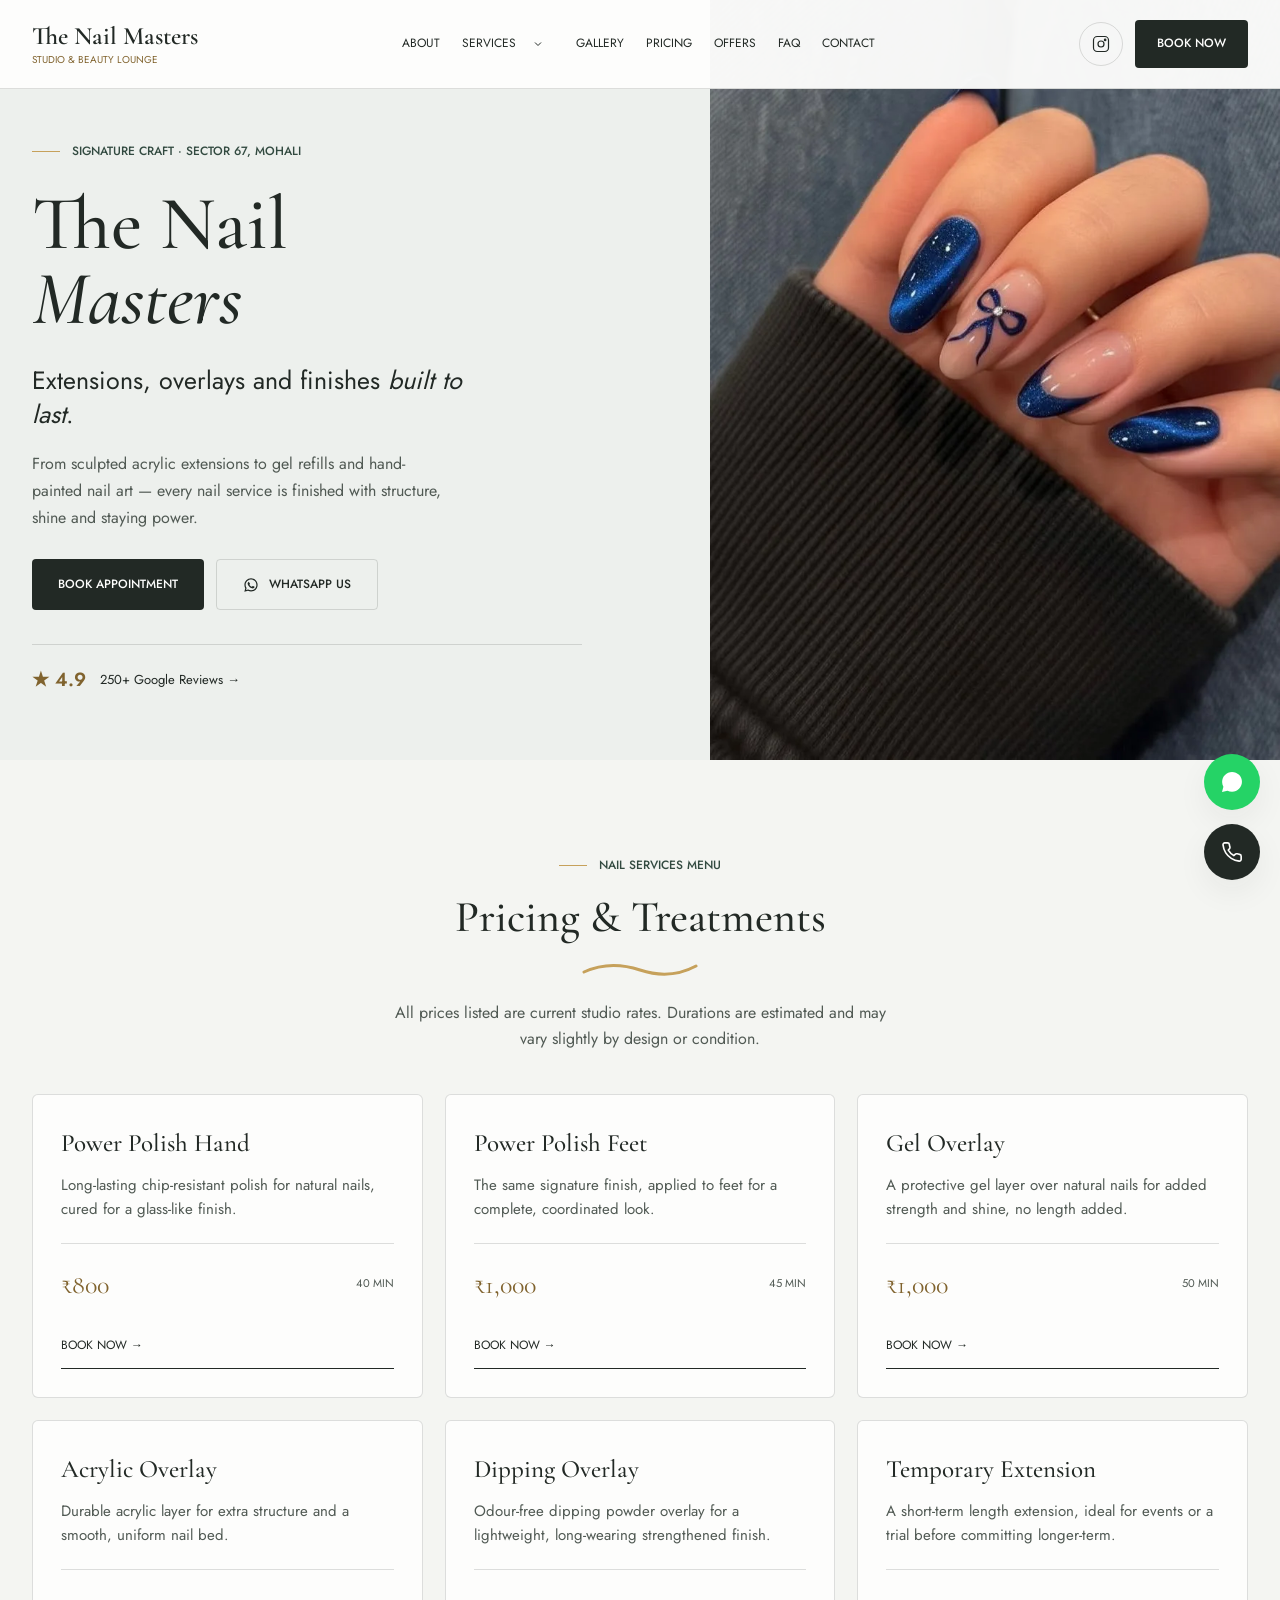
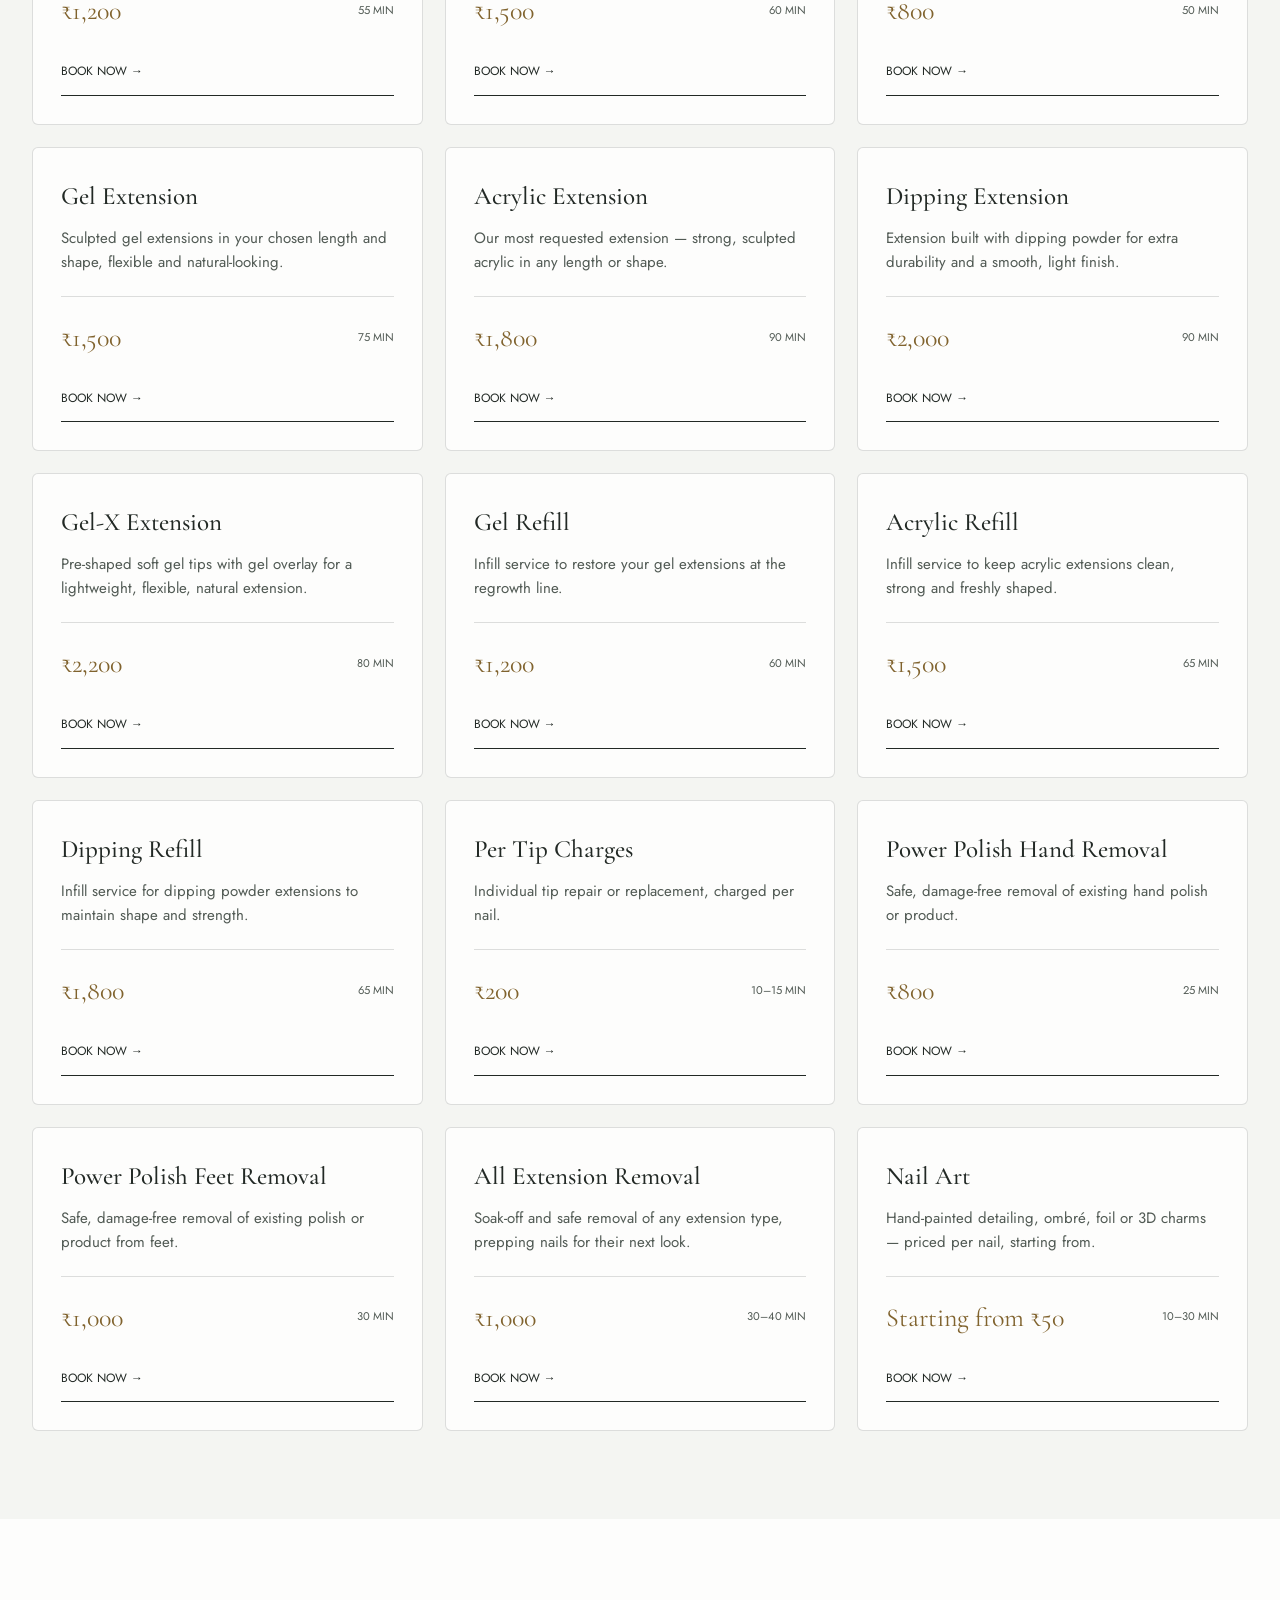
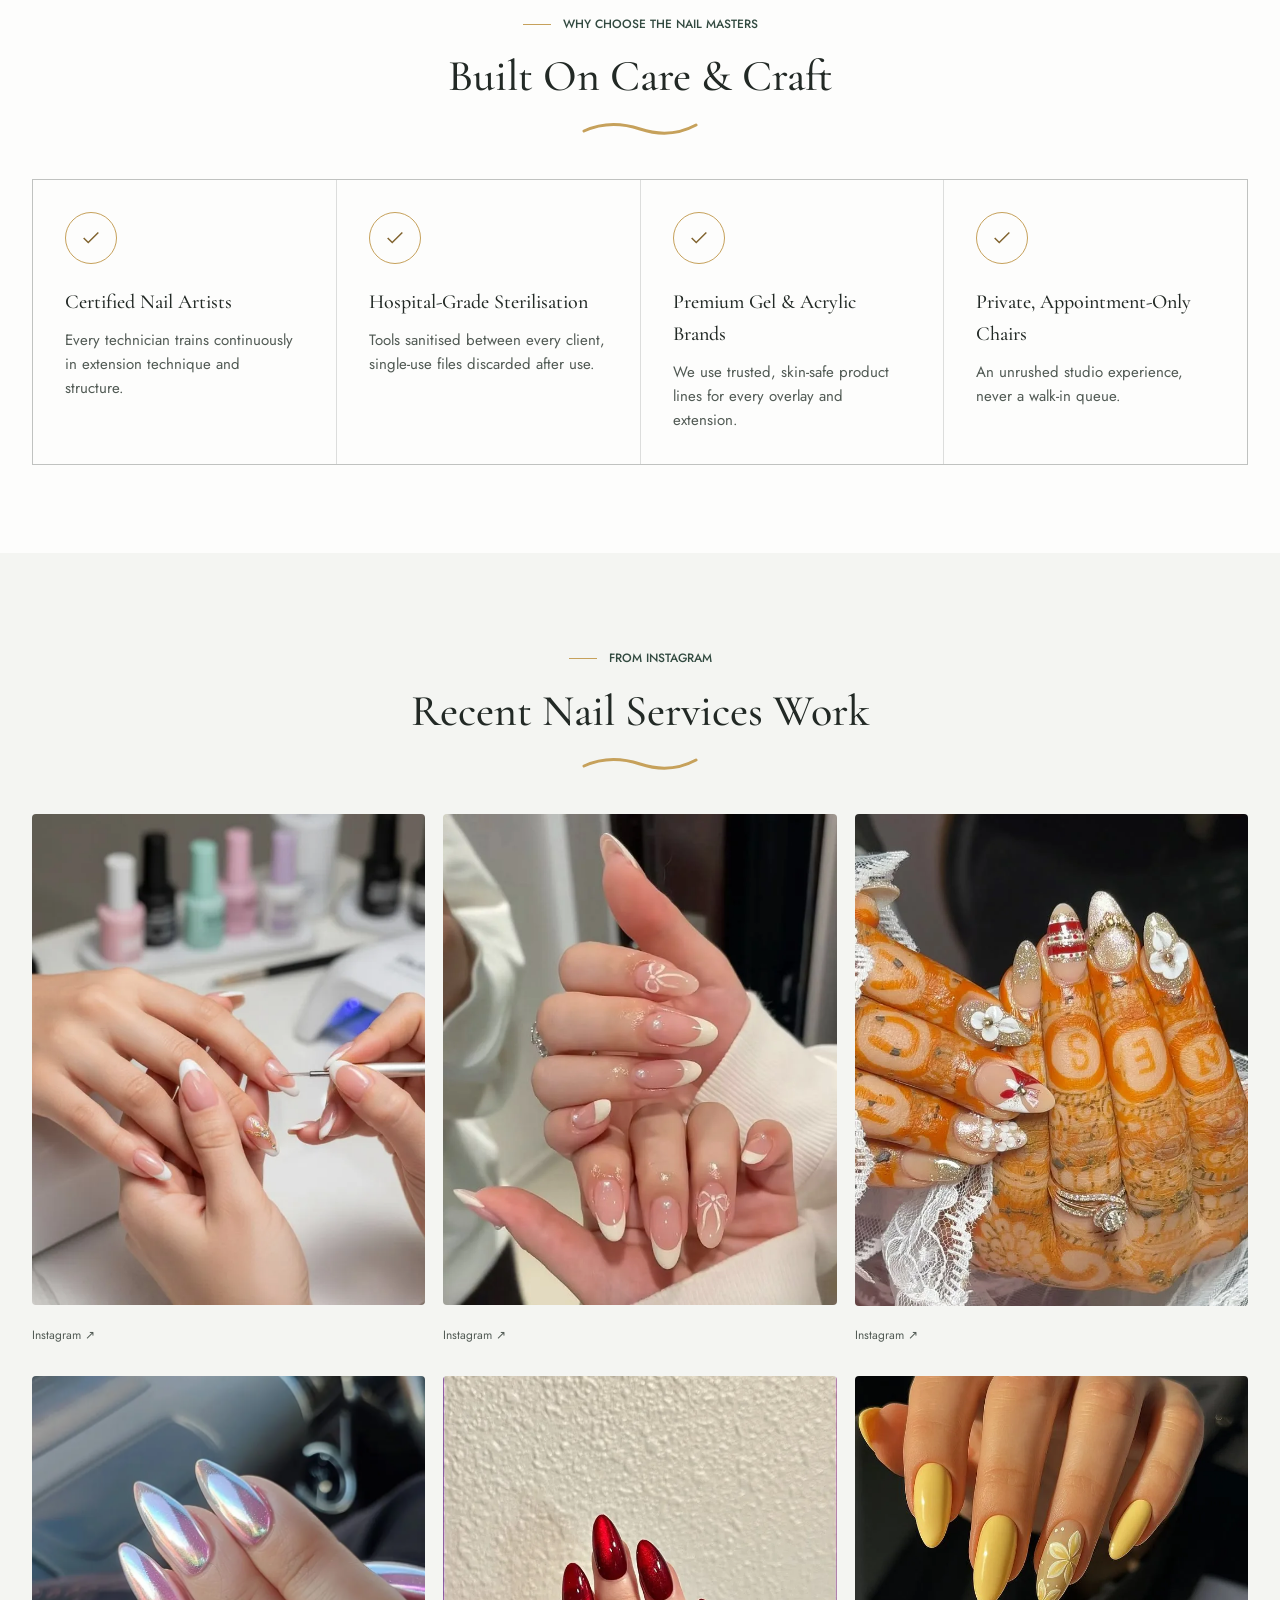
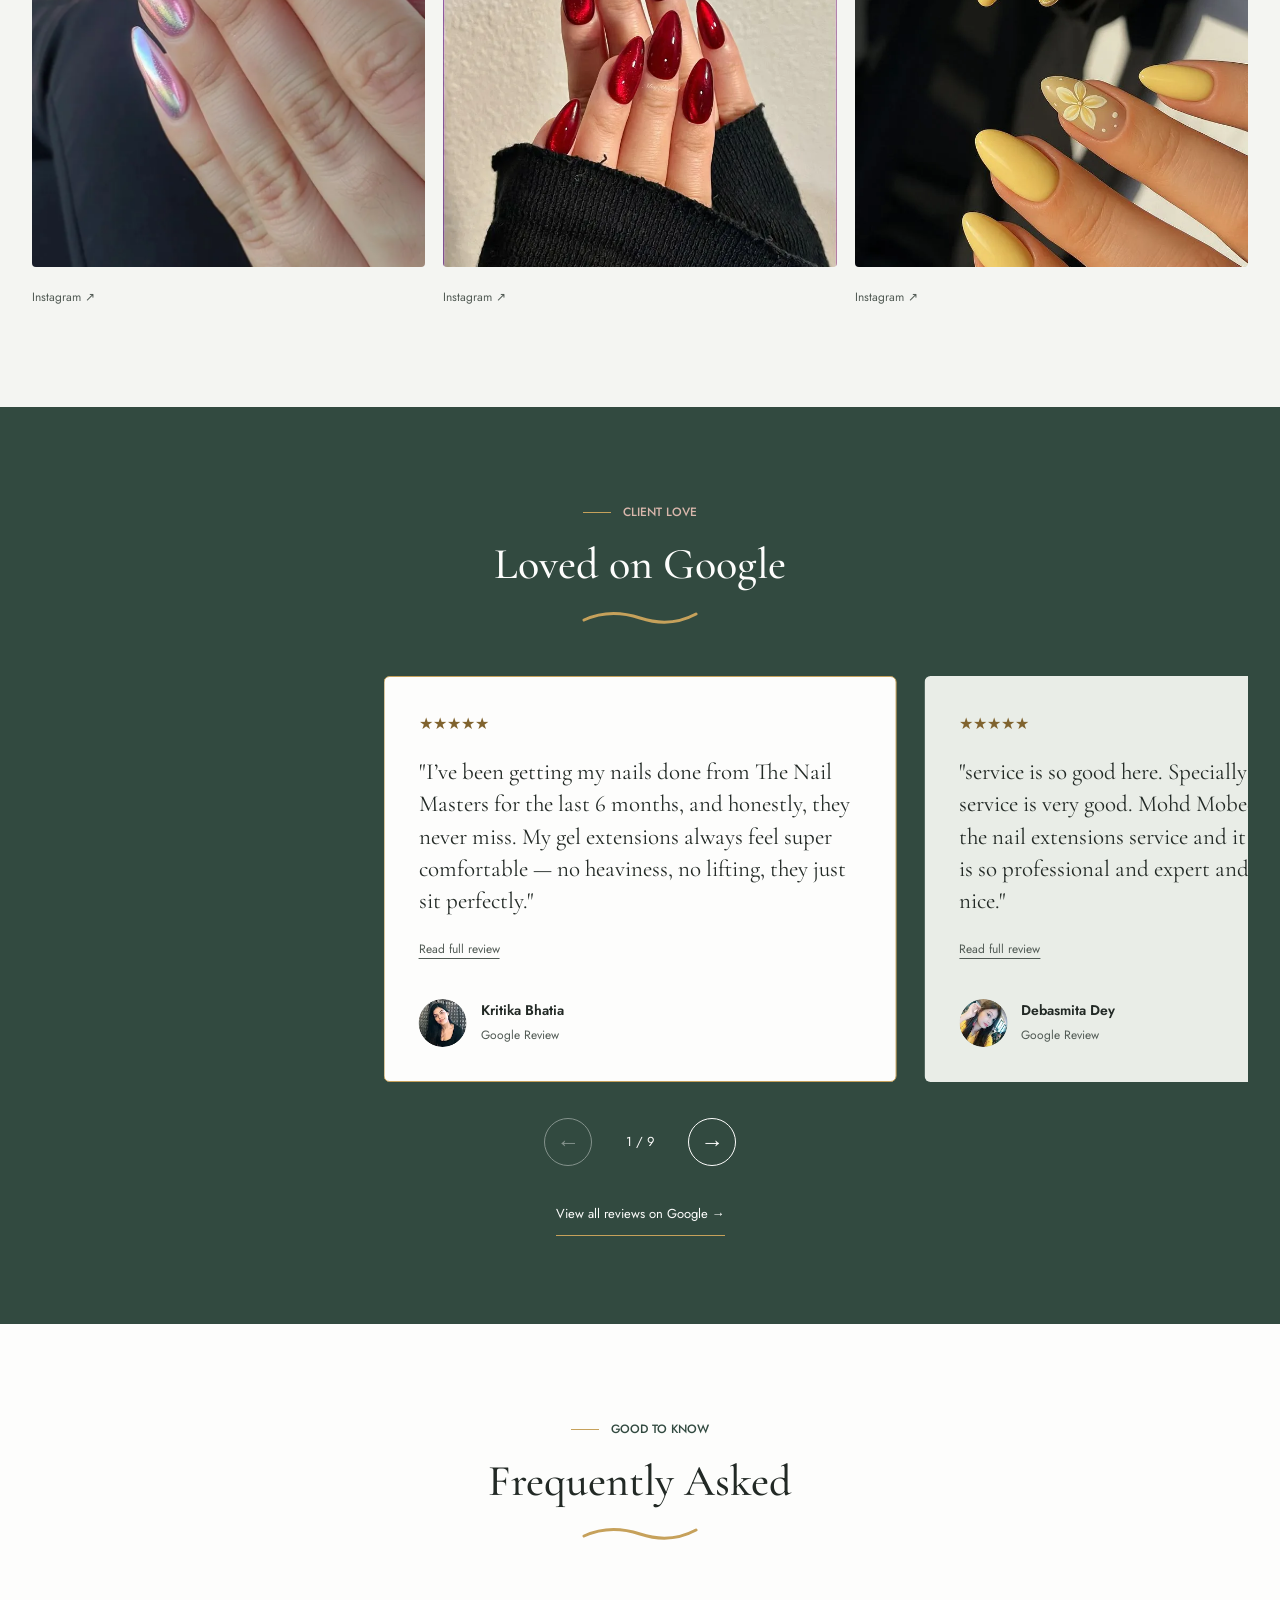
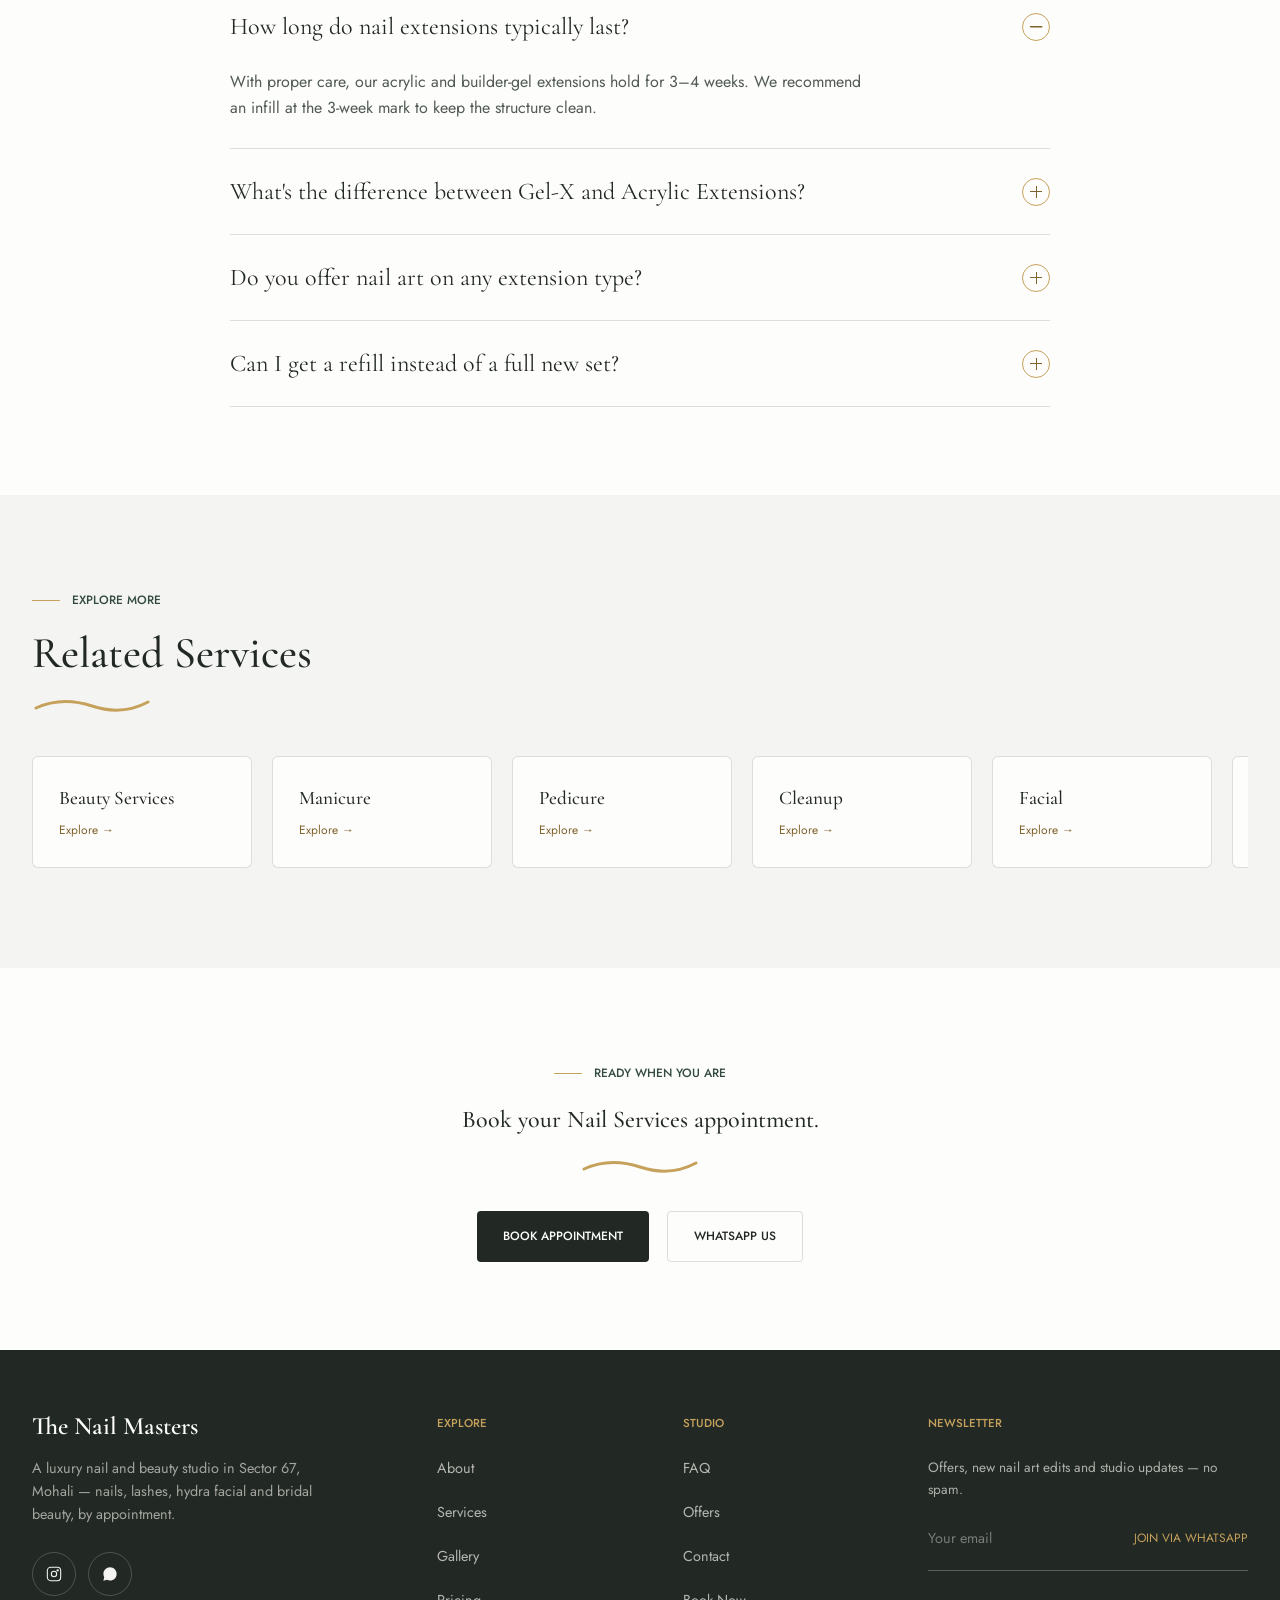
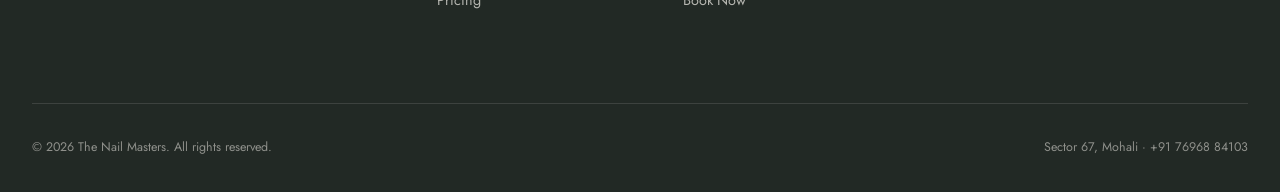
==== commit 48cda360: "feat: upgrade luxury static site UI and add Spline-ready hero" ====
--- a/index.html
+++ b/index.html
@@ -61,24 +61,19 @@
   ]
 }
 </script>
-<link rel="icon" type="image/jpeg" href="https://instagram.fixc1-12.fna.fbcdn.net/v/t51.82787-19/726977426_17931921252323435_6633175314560028820_n.jpg">
-
-<link rel="preconnect" href="https://fonts.googleapis.com">
-<link href="https://fonts.googleapis.com/css2?family=Cormorant+Garamond:ital,wght@0,400;0,500;0,600;1,500&family=Jost:wght@300;400;500;600&display=swap" rel="stylesheet">
-<link rel="stylesheet" href="https://cdnjs.cloudflare.com/ajax/libs/Swiper/11.0.5/swiper-bundle.min.css">
+<link rel="icon" type="image/jpeg" href="assets/images/favicon.jpg">
+
+<meta name="referrer" content="strict-origin-when-cross-origin">
+<link rel="stylesheet" href="assets/fonts/fonts.css">
+<link rel="stylesheet" href="assets/vendor/swiper-bundle.min.css">
 
 <link rel="stylesheet" href="style.css">
 <link rel="stylesheet" href="services.css">
+<link rel="stylesheet" href="premium.css">
+<noscript><style>.nav-links{visibility:visible;position:static;width:auto;height:auto;flex-wrap:wrap;padding:12px;gap:12px;box-shadow:none}.nav-inner{flex-wrap:wrap}header{position:static}.burger{display:none}.faq-a{max-height:none}.testi-card p{display:block}.footer-news form,#bookingForm,#contactForm{display:none}</style></noscript>
 </head>
 <body>
-<div id="preloader">
-  <div class="pre-mark" id="preMark"></div>
-  <div class="pre-line"></div>
-</div>
-
-<div class="cursor-dot"></div>
-<div class="cursor-ring"></div>
-
+<a class="skip-link" href="#main-content">Skip to content</a>
 <header id="siteHeader">
   <div class="container nav-inner">
     <a href="index.html#home" class="logo"><b>The Nail Masters</b><small>Studio &amp; Beauty Lounge</small></a>
@@ -115,35 +110,29 @@
     </div>
   </div>
 </header>
-
-
-<section class="svc-hero" id="home">
-  <div class="container svc-hero-grid">
-    <div>
-      <div class="breadcrumb" data-aos="fade-up">
-        <a href="index.html">Home</a><span class="sep">/</span>
-        <a href="services.html">Services</a><span class="sep">/</span>
-        <span class="current">Nail Services</span>
-      </div>
-      <div class="hero-eyebrow eyebrow" data-aos="fade-up">Signature Craft &middot; Sector 67, Mohali</div>
-      <h1 data-aos="fade-up" data-aos-delay="100">Extensions, overlays and<br>finishes <em>built to last</em>.</h1>
-      <p class="lead" data-aos="fade-up" data-aos-delay="200">From sculpted acrylic extensions to gel refills and hand-painted nail art — every nail service is finished with structure, shine and staying power.</p>
-      <div class="svc-hero-cta" data-aos="fade-up" data-aos-delay="300">
+<main id="main-content">
+
+
+<section class="studio-hero" id="home" aria-labelledby="hero-title">
+  <div class="hero-3d" data-hero-3d data-hero-motion data-spline-enabled="false">
+    <div class="hero-fallback">
+      <img src="assets/images/hero-nails-790.webp" srcset="assets/images/hero-nails-400.webp 400w, assets/images/hero-nails-790.webp 790w" sizes="(max-width: 780px) 100vw, 60vw" width="790" height="1053" alt="Blue shimmer extensions with hand-painted bow detailing" fetchpriority="high" loading="eager" decoding="async">
+    </div>
+  </div>
+  <div class="container">
+    <div class="hero-content" data-hero-content>
+      <div class="hero-eyebrow eyebrow">Signature Craft &middot; Sector 67, Mohali</div>
+      <h1 id="hero-title">The Nail<br><em>Masters</em></h1>
+      <p class="hero-intro">Extensions, overlays and finishes <em>built to last</em>.</p>
+      <p class="lead">From sculpted acrylic extensions to gel refills and hand-painted nail art — every nail service is finished with structure, shine and staying power.</p>
+      <div class="hero-cta" data-hero-cta>
         <a href="booking.html" class="btn btn-gold">Book Appointment</a>
         <a href="https://wa.me/917696884103" target="_blank" rel="noopener" class="btn btn-outline">
           <svg width="16" height="16" viewBox="0 0 24 24" fill="currentColor"><path d="M12.04 2C6.58 2 2.13 6.45 2.13 11.91c0 1.75.46 3.39 1.26 4.81L2 22l5.42-1.36a9.9 9.9 0 0 0 4.62 1.14h.01c5.46 0 9.9-4.45 9.9-9.91 0-2.65-1.03-5.13-2.9-7C17.17 3.03 14.68 2 12.04 2m.01 1.8c2.16 0 4.19.84 5.72 2.38a8.03 8.03 0 0 1 2.36 5.73c0 4.47-3.64 8.11-8.1 8.11a8.1 8.1 0 0 1-4.13-1.13l-.3-.17-3.02.79.8-2.93-.19-.3a8.06 8.06 0 0 1-1.24-4.31c0-4.47 3.65-8.11 8.1-8.11M8.5 7.6c-.17 0-.44.06-.67.32-.23.25-.87.85-.87 2.08 0 1.22.9 2.4 1.02 2.57.13.16 1.75 2.8 4.32 3.82 2.14.85 2.57.68 3.04.64.46-.04 1.5-.61 1.71-1.2.21-.6.21-1.1.15-1.21-.06-.11-.23-.17-.48-.3-.25-.13-1.5-.74-1.73-.82-.23-.09-.4-.13-.57.13-.17.25-.65.82-.8.99-.15.17-.29.19-.54.06-.25-.12-1.05-.39-2-1.23-.74-.66-1.24-1.47-1.39-1.72-.14-.25-.01-.38.11-.51.11-.11.25-.29.37-.44.12-.15.16-.25.24-.42.08-.17.04-.31-.02-.44C9.71 9.4 9.2 8.14 9 7.65c-.17-.42-.36-.42-.5-.43z"/></svg>
           WhatsApp Us
         </a>
       </div>
-    </div>
-    <div class="svc-hero-visual" data-aos="fade-left" data-aos-delay="150">
-      <div class="hero-float" style="position:absolute;top:-24px;right:20px;">
-        <span class="dot"></span>Most-booked category
-      </div>
-      <div class="svc-hero-frame">
-        <img src="https://i.pinimg.com/1200x/c0/d5/61/c0d561452fad472bbcbb324f6d7ac3ae.jpg" alt="Sculpted gel nail extensions at The Nail Masters, Mohali" loading="eager">
-      </div>
-      <div class="svc-hero-badge"><b>★ 4.9</b><span>250+ Google Reviews</span></div>
+      <a href="#testimonials" class="hero-trust"><b>★ 4.9</b><span>250+ Google Reviews &rarr;</span></a>
     </div>
   </div>
 </section>
@@ -313,12 +302,12 @@
       <svg class="brush" viewBox="0 0 120 20"><path d="M4 14 Q 30 2, 60 12 T 116 8"/></svg>
     </div>
     <div class="insta-strip" data-aos="fade-up">
-      <a href="https://www.instagram.com/thenailmasters.in/" target="_blank" rel="noopener"><img src="https://i.pinimg.com/1200x/a7/a3/53/a7a3534a11881a252b1b97ef2abcf0ff.jpg" alt="Nail Services work at The Nail Masters, Mohali" loading="lazy"></a>
-      <a href="https://www.instagram.com/thenailmasters.in/" target="_blank" rel="noopener"><img src="https://i.pinimg.com/736x/1d/56/05/1d5605b105b5dc0b9fcc4f16a9e265c5.jpg" alt="Nail Services work at The Nail Masters, Mohali" loading="lazy"></a>
-      <a href="https://www.instagram.com/thenailmasters.in/" target="_blank" rel="noopener"><img src="https://i.pinimg.com/736x/0e/85/98/0e8598e01ec277bdee6ec303720dce9f.jpg" alt="Nail Services work at The Nail Masters, Mohali" loading="lazy"></a>
-      <a href="https://www.instagram.com/thenailmasters.in/" target="_blank" rel="noopener"><img src="https://i.pinimg.com/1200x/99/56/8b/99568bce9c9191261c156b3a08f767d8.jpg" alt="Nail Services work at The Nail Masters, Mohali" loading="lazy"></a>
-      <a href="https://www.instagram.com/thenailmasters.in/" target="_blank" rel="noopener"><img src="https://i.pinimg.com/736x/7a/f9/ea/7af9ea13ed2fcd84441e44e1d2a7c46f.jpg" alt="Nail Services work at The Nail Masters, Mohali" loading="lazy"></a>
-      <a href="https://www.instagram.com/thenailmasters.in/" target="_blank" rel="noopener"><img src="https://i.pinimg.com/736x/a3/21/83/a32183e4ea2b8d2e1e7905bfe10107f5.jpg" alt="Nail Services work at The Nail Masters, Mohali" loading="lazy"></a>
+      <a href="https://www.instagram.com/thenailmasters.in/" target="_blank" rel="noopener"><img src="assets/images/source-c63c636026-800.webp" srcset="assets/images/source-c63c636026-400.webp 400w, assets/images/source-c63c636026-800.webp 800w, assets/images/source-c63c636026-1024.webp 1024w" sizes="(max-width: 780px) 50vw, 420px" width="1024" height="1024" alt="Nail Services work at The Nail Masters, Mohali" loading="lazy" decoding="async"></a>
+      <a href="https://www.instagram.com/thenailmasters.in/" target="_blank" rel="noopener"><img src="assets/images/source-ca5c9bae46-735.webp" srcset="assets/images/source-ca5c9bae46-400.webp 400w, assets/images/source-ca5c9bae46-735.webp 735w" sizes="(max-width: 780px) 50vw, 420px" width="735" height="865" alt="Nail Services work at The Nail Masters, Mohali" loading="lazy" decoding="async"></a>
+      <a href="https://www.instagram.com/thenailmasters.in/" target="_blank" rel="noopener"><img src="assets/images/source-3716ba1e10-720.webp" srcset="assets/images/source-3716ba1e10-400.webp 400w, assets/images/source-3716ba1e10-720.webp 720w" sizes="(max-width: 780px) 50vw, 420px" width="720" height="960" alt="Nail Services work at The Nail Masters, Mohali" loading="lazy" decoding="async"></a>
+      <a href="https://www.instagram.com/thenailmasters.in/" target="_blank" rel="noopener"><img src="assets/images/source-45f22c887e-800.webp" srcset="assets/images/source-45f22c887e-400.webp 400w, assets/images/source-45f22c887e-800.webp 800w, assets/images/source-45f22c887e-816.webp 816w" sizes="(max-width: 780px) 50vw, 420px" width="816" height="1456" alt="Nail Services work at The Nail Masters, Mohali" loading="lazy" decoding="async"></a>
+      <a href="https://www.instagram.com/thenailmasters.in/" target="_blank" rel="noopener"><img src="assets/images/source-39971fd02a-736.webp" srcset="assets/images/source-39971fd02a-400.webp 400w, assets/images/source-39971fd02a-736.webp 736w" sizes="(max-width: 780px) 50vw, 420px" width="736" height="981" alt="Nail Services work at The Nail Masters, Mohali" loading="lazy" decoding="async"></a>
+      <a href="https://www.instagram.com/thenailmasters.in/" target="_blank" rel="noopener"><img src="assets/images/source-b5896966f7-736.webp" srcset="assets/images/source-b5896966f7-400.webp 400w, assets/images/source-b5896966f7-736.webp 736w" sizes="(max-width: 780px) 50vw, 420px" width="736" height="1104" alt="Nail Services work at The Nail Masters, Mohali" loading="lazy" decoding="async"></a>
       
     </div>
   </div>
@@ -336,49 +325,50 @@
         <div class="swiper-slide"><div class="testi-card">
           <div class="testi-stars">★★★★★</div>
           <p>"I’ve been getting my nails done from The Nail Masters for the last 6 months, and honestly, they never miss. My gel extensions always feel super comfortable — no heaviness, no lifting, they just sit perfectly."</p>
-          <div class="testi-who"><img src="https://lh3.googleusercontent.com/a-/ALV-UjV-IEmGtbBcHX0cl6BBPLXp-ibee5PcjIehcD0DYRLKuoKWZFQ=w90-h90-p-rp-mo-br100" alt="Client"><div><b>Kritika Bhatia</b><span>Google Review</span></div></div>
+          <div class="testi-who"><img src="assets/images/source-51fde7ee76-90.webp" srcset="assets/images/source-51fde7ee76-90.webp 90w" sizes="48px" width="90" height="90" alt="Client" decoding="async"><div><b>Kritika Bhatia</b><span>Google Review</span></div></div>
         </div></div>
         <div class="swiper-slide"><div class="testi-card">
           <div class="testi-stars">★★★★★</div>
           <p>"service is so good here. Specially Nail extensions service is very good. Mohd Mobeen has given me the nail extensions service and it was so good, he is so professional and expert and behaviour is also nice."</p>
-          <div class="testi-who"><img src="https://lh3.googleusercontent.com/a-/ALV-UjVyQoNFN8s-8JkwIokHFTP5X_WI8va_PCKgokhYAKKEl4Fvc3i_=w90-h90-p-rp-mo-br100" alt="Client"><div><b>Debasmita Dey</b><span>Google Review</span></div></div>
+          <div class="testi-who"><img src="assets/images/source-642eca51be-90.webp" srcset="assets/images/source-642eca51be-90.webp 90w" sizes="48px" width="90" height="90" alt="Client" decoding="async"><div><b>Debasmita Dey</b><span>Google Review</span></div></div>
         </div></div>
         <div class="swiper-slide"><div class="testi-card">
           <div class="testi-stars">★★★★★</div>
           <p>"Absolutely blown away by the amazing work done by the nail masters! Their attention to detail, creativity is unmatched. My nails turned out even better than I imagined—flawless finish, perfect shape."</p>
-          <div class="testi-who"><img src="https://lh3.googleusercontent.com/a/ACg8ocKdO73FHdvhZ-GkrWfg03YjxIk-Yieaa-AKRo3I-I2zY1OMcQ=w90-h90-p-rp-mo-ba12-br100" alt="Client"><div><b>Aparna Khanna1110</b><span>Google Review</span></div></div>
+          <div class="testi-who"><img src="assets/images/source-dd3d6bec91-90.webp" srcset="assets/images/source-dd3d6bec91-90.webp 90w" sizes="48px" width="90" height="90" alt="Client" decoding="async"><div><b>Aparna Khanna1110</b><span>Google Review</span></div></div>
         </div></div>
         <div class="swiper-slide"><div class="testi-card">
           <div class="testi-stars">★★★★★</div>
           <p>"My go-to place ! Perfect location which is easily accessible. Great service …the nail technicians are very professional and cordial as well."</p>
-          <div class="testi-who"><img src="https://lh3.googleusercontent.com/a-/ALV-UjUM4dza5fXavYcXgSOBgg9UdjqMgPVghMckLJLqIj_8IZf9dHih=w90-h90-p-rp-mo-br100" alt="Client"><div><b>Shirin Chaudhary</b><span>Google Review</span></div></div>
+          <div class="testi-who"><img src="assets/images/source-099378ce1f-90.webp" srcset="assets/images/source-099378ce1f-90.webp 90w" sizes="48px" width="90" height="90" alt="Client" decoding="async"><div><b>Shirin Chaudhary</b><span>Google Review</span></div></div>
         </div></div>
         <div class="swiper-slide"><div class="testi-card">
           <div class="testi-stars">★★★★★</div>
           <p>"I had a great experience at Nail Masters. The entire process was hygienic, the staff was very cooperative, and the prices were quite reasonable"</p>
-          <div class="testi-who"><img src="https://lh3.googleusercontent.com/a/ACg8ocLg_f86dg3TjbIX4zUtsmY6X7zi8KRSD2Tj_oeBGO6TuXTvug=w90-h90-p-rp-mo-br100" alt="Client"><div><b>Srishti Gaba</b><span>Google Review</span></div></div>
+          <div class="testi-who"><img src="assets/images/source-b543eea188-90.webp" srcset="assets/images/source-b543eea188-90.webp 90w" sizes="48px" width="90" height="90" alt="Client" decoding="async"><div><b>Srishti Gaba</b><span>Google Review</span></div></div>
         </div></div>
         <div class="swiper-slide"><div class="testi-card">
           <div class="testi-stars">★★★★★</div>
           <p>"Very nice services provided over here. Polite nature , nd there Work is good . Will visit here soon 💖"</p>
-          <div class="testi-who"><img src="https://lh3.googleusercontent.com/a-/ALV-UjXKTR0KdgmlYqkdLdzdLQP7wiKSy10HpCJcsX8s7lUmZgbvJamd=w90-h90-p-rp-mo-br100" alt="Client"><div><b>Simran Tomar</b><span>Google Review</span></div></div>
+          <div class="testi-who"><img src="assets/images/source-bd7d1b68eb-90.webp" srcset="assets/images/source-bd7d1b68eb-90.webp 90w" sizes="48px" width="90" height="90" alt="Client" decoding="async"><div><b>Simran Tomar</b><span>Google Review</span></div></div>
         </div></div>
         <div class="swiper-slide"><div class="testi-card">
           <div class="testi-stars">★★★★★</div>
           <p>"very nice staff natasha did my extention and also very friendly i really enjoyed doing this thank nail Master ✅✅🎊❤️❤️❤️❤️ …"</p>
-          <div class="testi-who"><img src="https://lh3.googleusercontent.com/a/ACg8ocKLscfg7RwuzsolA1PHqQpHPp_DsiLt8vx2UBfofnRV7r5lQA=w45-h45-p-rp-mo-br100" alt="Client"><div><b>Mehak Kamboj</b><span>Google Review</span></div></div>
+          <div class="testi-who"><img src="assets/images/source-a6c1035ac3-45.webp" srcset="assets/images/source-a6c1035ac3-45.webp 45w" sizes="48px" width="45" height="45" alt="Client" decoding="async"><div><b>Mehak Kamboj</b><span>Google Review</span></div></div>
         </div></div><div class="swiper-slide"><div class="testi-card">
           <div class="testi-stars">★★★★★</div>
           <p>"It was my first time visiting the nail masters. Amazing experience, friendly and generous people. Will be visiting soon!"</p>
-          <div class="testi-who"><img src="https://lh3.googleusercontent.com/a/ACg8ocK8WZtWFy8x3c3tGcMqZoJTRpLB4SKd94V4gPIZ2ybcv8og=w45-h45-p-rp-mo-br100" alt="Client"><div><b>Shivi Razdan</b><span>Google Review</span></div></div>
+          <div class="testi-who"><img src="assets/images/source-abb10aeab2-45.webp" srcset="assets/images/source-abb10aeab2-45.webp 45w" sizes="48px" width="45" height="45" alt="Client" decoding="async"><div><b>Shivi Razdan</b><span>Google Review</span></div></div>
         </div></div><div class="swiper-slide"><div class="testi-card">
           <div class="testi-stars">★★★★★</div>
           <p>"I got my nails done + manicure and pedicure.Everything was done by Natasha. She was really sweet and did her job professionally.I'm really impressed by her."</p>
-          <div class="testi-who"><img src="https://lh3.googleusercontent.com/a/ACg8ocLHMOG_KLGlU5GtwoejQ_SBK5IeHZJuNTNMCSstY4usMtmk-w=w45-h45-p-rp-mo-br100" alt="Client"><div><b>SIMON SEHGAL</b><span>Google Review</span></div></div>
-        </div></div>
-      </div>
-    </div>
-  </div>
+          <div class="testi-who"><img src="assets/images/source-a2a759e709-45.webp" srcset="assets/images/source-a2a759e709-45.webp 45w" sizes="48px" width="45" height="45" alt="Client" decoding="async"><div><b>SIMON SEHGAL</b><span>Google Review</span></div></div>
+        </div></div>
+      </div>
+    </div>
+  </div>
+  <a class="review-all" href="https://maps.app.goo.gl/Sv2ticWDZk9cAPgM8" target="_blank" rel="noopener noreferrer">View all reviews on Google &rarr;</a>
 </section>
 
 <section class="section" id="faq">
@@ -391,19 +381,19 @@
     <div class="faq-wrap" data-aos="fade-up">
       
       <div class="faq-item open">
-        <div class="faq-q"><span>How long do nail extensions typically last?</span><span class="plus"></span></div>
+        <button class="faq-q" type="button"><span>How long do nail extensions typically last?</span><span class="plus"></span></button>
         <div class="faq-a"><p>With proper care, our acrylic and builder-gel extensions hold for 3–4 weeks. We recommend an infill at the 3-week mark to keep the structure clean.</p></div>
       </div>
       <div class="faq-item">
-        <div class="faq-q"><span>What's the difference between Gel-X and Acrylic Extensions?</span><span class="plus"></span></div>
+        <button class="faq-q" type="button"><span>What's the difference between Gel-X and Acrylic Extensions?</span><span class="plus"></span></button>
         <div class="faq-a"><p>Gel-X uses pre-shaped soft gel tips for a lighter, more flexible feel, while acrylic is sculpted directly and offers maximum strength and structure.</p></div>
       </div>
       <div class="faq-item">
-        <div class="faq-q"><span>Do you offer nail art on any extension type?</span><span class="plus"></span></div>
+        <button class="faq-q" type="button"><span>Do you offer nail art on any extension type?</span><span class="plus"></span></button>
         <div class="faq-a"><p>Yes — nail art can be added to any overlay or extension, priced per nail depending on design complexity.</p></div>
       </div>
       <div class="faq-item">
-        <div class="faq-q"><span>Can I get a refill instead of a full new set?</span><span class="plus"></span></div>
+        <button class="faq-q" type="button"><span>Can I get a refill instead of a full new set?</span><span class="plus"></span></button>
         <div class="faq-a"><p>If your existing extensions are in good condition, a refill (infill) is usually enough — ask your artist at your appointment.</p></div>
       </div>
     </div>
@@ -460,6 +450,7 @@
   </div>
 </section>
 
+</main>
 <footer>
   <div class="container">
     <div class="footer-grid">
@@ -492,9 +483,9 @@
       <div class="footer-col footer-news">
         <h4>Newsletter</h4>
         <p style="font-size:0.85rem;color:rgba(251,247,241,.65);">Offers, new nail art edits and studio updates — no spam.</p>
-        <form onsubmit="event.preventDefault();this.reset();this.querySelector('button').textContent='Subscribed &#10003;';">
+        <form>
           <input type="email" placeholder="Your email" required>
-          <button type="submit">Join</button>
+          <button type="submit">Join via WhatsApp</button>
         </form>
       </div>
     </div>
@@ -520,13 +511,13 @@
   <a href="tel:+917696884103" class="smb-call" aria-label="Call"><svg width="18" height="18" viewBox="0 0 24 24" fill="none" stroke="currentColor" stroke-width="1.8"><path d="M22 16.9v3a2 2 0 0 1-2.2 2 19.8 19.8 0 0 1-8.6-3 19.5 19.5 0 0 1-6-6 19.8 19.8 0 0 1-3-8.7A2 2 0 0 1 4.1 2h3a2 2 0 0 1 2 1.7c.1.9.3 1.8.6 2.7a2 2 0 0 1-.5 2.1L8 9.9a16 16 0 0 0 6 6l1.4-1.4a2 2 0 0 1 2.1-.5c.9.3 1.8.5 2.7.6a2 2 0 0 1 1.8 2Z"/></svg></a>
 </div>
 
-<script src="https://cdnjs.cloudflare.com/ajax/libs/gsap/3.12.5/gsap.min.js"></script>
-<script src="https://cdnjs.cloudflare.com/ajax/libs/gsap/3.12.5/ScrollTrigger.min.js"></script>
-<script src="https://cdnjs.cloudflare.com/ajax/libs/aos/2.3.4/aos.js"></script>
-<script src="https://cdnjs.cloudflare.com/ajax/libs/Swiper/11.0.5/swiper-bundle.min.js"></script>
-<script src="https://unpkg.com/lenis@1.1.13/dist/lenis.min.js"></script>
-<script src="main.js"></script>
-<script src="services.js"></script>
+<script defer src="assets/vendor/gsap.min.js"></script>
+<script defer src="assets/vendor/ScrollTrigger.min.js"></script>
+<script defer src="assets/vendor/swiper-bundle.min.js"></script>
+<script defer src="main.js"></script>
+<script defer src="motion.js"></script>
+<script defer src="hero-3d.js"></script>
+<script defer src="services.js"></script>
 
 </body>
 </html>
--- a/assets/fonts/fonts.css
+++ b/assets/fonts/fonts.css
@@ -0,0 +1,144 @@
+/* latin-ext */
+@font-face {
+  font-family: 'Cormorant Garamond';
+  font-style: italic;
+  font-weight: 500;
+  font-display: swap;
+  src: url(b73bebe156e8.woff2) format('woff2');
+  unicode-range: U+0100-02BA, U+02BD-02C5, U+02C7-02CC, U+02CE-02D7, U+02DD-02FF, U+0304, U+0308, U+0329, U+1D00-1DBF, U+1E00-1E9F, U+1EF2-1EFF, U+2020, U+20A0-20AB, U+20AD-20C0, U+2113, U+2C60-2C7F, U+A720-A7FF;
+}
+/* latin */
+@font-face {
+  font-family: 'Cormorant Garamond';
+  font-style: italic;
+  font-weight: 500;
+  font-display: swap;
+  src: url(b23589aa84c3.woff2) format('woff2');
+  unicode-range: U+0000-00FF, U+0131, U+0152-0153, U+02BB-02BC, U+02C6, U+02DA, U+02DC, U+0304, U+0308, U+0329, U+2000-206F, U+20AC, U+2122, U+2191, U+2193, U+2212, U+2215, U+FEFF, U+FFFD;
+}
+/* latin-ext */
+@font-face {
+  font-family: 'Cormorant Garamond';
+  font-style: normal;
+  font-weight: 400;
+  font-display: swap;
+  src: url(a55f75e9e7fa.woff2) format('woff2');
+  unicode-range: U+0100-02BA, U+02BD-02C5, U+02C7-02CC, U+02CE-02D7, U+02DD-02FF, U+0304, U+0308, U+0329, U+1D00-1DBF, U+1E00-1E9F, U+1EF2-1EFF, U+2020, U+20A0-20AB, U+20AD-20C0, U+2113, U+2C60-2C7F, U+A720-A7FF;
+}
+/* latin */
+@font-face {
+  font-family: 'Cormorant Garamond';
+  font-style: normal;
+  font-weight: 400;
+  font-display: swap;
+  src: url(d9ec821052ff.woff2) format('woff2');
+  unicode-range: U+0000-00FF, U+0131, U+0152-0153, U+02BB-02BC, U+02C6, U+02DA, U+02DC, U+0304, U+0308, U+0329, U+2000-206F, U+20AC, U+2122, U+2191, U+2193, U+2212, U+2215, U+FEFF, U+FFFD;
+}
+/* latin-ext */
+@font-face {
+  font-family: 'Cormorant Garamond';
+  font-style: normal;
+  font-weight: 500;
+  font-display: swap;
+  src: url(a55f75e9e7fa.woff2) format('woff2');
+  unicode-range: U+0100-02BA, U+02BD-02C5, U+02C7-02CC, U+02CE-02D7, U+02DD-02FF, U+0304, U+0308, U+0329, U+1D00-1DBF, U+1E00-1E9F, U+1EF2-1EFF, U+2020, U+20A0-20AB, U+20AD-20C0, U+2113, U+2C60-2C7F, U+A720-A7FF;
+}
+/* latin */
+@font-face {
+  font-family: 'Cormorant Garamond';
+  font-style: normal;
+  font-weight: 500;
+  font-display: swap;
+  src: url(d9ec821052ff.woff2) format('woff2');
+  unicode-range: U+0000-00FF, U+0131, U+0152-0153, U+02BB-02BC, U+02C6, U+02DA, U+02DC, U+0304, U+0308, U+0329, U+2000-206F, U+20AC, U+2122, U+2191, U+2193, U+2212, U+2215, U+FEFF, U+FFFD;
+}
+/* latin-ext */
+@font-face {
+  font-family: 'Cormorant Garamond';
+  font-style: normal;
+  font-weight: 600;
+  font-display: swap;
+  src: url(a55f75e9e7fa.woff2) format('woff2');
+  unicode-range: U+0100-02BA, U+02BD-02C5, U+02C7-02CC, U+02CE-02D7, U+02DD-02FF, U+0304, U+0308, U+0329, U+1D00-1DBF, U+1E00-1E9F, U+1EF2-1EFF, U+2020, U+20A0-20AB, U+20AD-20C0, U+2113, U+2C60-2C7F, U+A720-A7FF;
+}
+/* latin */
+@font-face {
+  font-family: 'Cormorant Garamond';
+  font-style: normal;
+  font-weight: 600;
+  font-display: swap;
+  src: url(d9ec821052ff.woff2) format('woff2');
+  unicode-range: U+0000-00FF, U+0131, U+0152-0153, U+02BB-02BC, U+02C6, U+02DA, U+02DC, U+0304, U+0308, U+0329, U+2000-206F, U+20AC, U+2122, U+2191, U+2193, U+2212, U+2215, U+FEFF, U+FFFD;
+}
+/* latin-ext */
+@font-face {
+  font-family: 'Jost';
+  font-style: normal;
+  font-weight: 300;
+  font-display: swap;
+  src: url(2d26ca746c88.woff2) format('woff2');
+  unicode-range: U+0100-02BA, U+02BD-02C5, U+02C7-02CC, U+02CE-02D7, U+02DD-02FF, U+0304, U+0308, U+0329, U+1D00-1DBF, U+1E00-1E9F, U+1EF2-1EFF, U+2020, U+20A0-20AB, U+20AD-20C0, U+2113, U+2C60-2C7F, U+A720-A7FF;
+}
+/* latin */
+@font-face {
+  font-family: 'Jost';
+  font-style: normal;
+  font-weight: 300;
+  font-display: swap;
+  src: url(b1863709d885.woff2) format('woff2');
+  unicode-range: U+0000-00FF, U+0131, U+0152-0153, U+02BB-02BC, U+02C6, U+02DA, U+02DC, U+0304, U+0308, U+0329, U+2000-206F, U+20AC, U+2122, U+2191, U+2193, U+2212, U+2215, U+FEFF, U+FFFD;
+}
+/* latin-ext */
+@font-face {
+  font-family: 'Jost';
+  font-style: normal;
+  font-weight: 400;
+  font-display: swap;
+  src: url(2d26ca746c88.woff2) format('woff2');
+  unicode-range: U+0100-02BA, U+02BD-02C5, U+02C7-02CC, U+02CE-02D7, U+02DD-02FF, U+0304, U+0308, U+0329, U+1D00-1DBF, U+1E00-1E9F, U+1EF2-1EFF, U+2020, U+20A0-20AB, U+20AD-20C0, U+2113, U+2C60-2C7F, U+A720-A7FF;
+}
+/* latin */
+@font-face {
+  font-family: 'Jost';
+  font-style: normal;
+  font-weight: 400;
+  font-display: swap;
+  src: url(b1863709d885.woff2) format('woff2');
+  unicode-range: U+0000-00FF, U+0131, U+0152-0153, U+02BB-02BC, U+02C6, U+02DA, U+02DC, U+0304, U+0308, U+0329, U+2000-206F, U+20AC, U+2122, U+2191, U+2193, U+2212, U+2215, U+FEFF, U+FFFD;
+}
+/* latin-ext */
+@font-face {
+  font-family: 'Jost';
+  font-style: normal;
+  font-weight: 500;
+  font-display: swap;
+  src: url(2d26ca746c88.woff2) format('woff2');
+  unicode-range: U+0100-02BA, U+02BD-02C5, U+02C7-02CC, U+02CE-02D7, U+02DD-02FF, U+0304, U+0308, U+0329, U+1D00-1DBF, U+1E00-1E9F, U+1EF2-1EFF, U+2020, U+20A0-20AB, U+20AD-20C0, U+2113, U+2C60-2C7F, U+A720-A7FF;
+}
+/* latin */
+@font-face {
+  font-family: 'Jost';
+  font-style: normal;
+  font-weight: 500;
+  font-display: swap;
+  src: url(b1863709d885.woff2) format('woff2');
+  unicode-range: U+0000-00FF, U+0131, U+0152-0153, U+02BB-02BC, U+02C6, U+02DA, U+02DC, U+0304, U+0308, U+0329, U+2000-206F, U+20AC, U+2122, U+2191, U+2193, U+2212, U+2215, U+FEFF, U+FFFD;
+}
+/* latin-ext */
+@font-face {
+  font-family: 'Jost';
+  font-style: normal;
+  font-weight: 600;
+  font-display: swap;
+  src: url(2d26ca746c88.woff2) format('woff2');
+  unicode-range: U+0100-02BA, U+02BD-02C5, U+02C7-02CC, U+02CE-02D7, U+02DD-02FF, U+0304, U+0308, U+0329, U+1D00-1DBF, U+1E00-1E9F, U+1EF2-1EFF, U+2020, U+20A0-20AB, U+20AD-20C0, U+2113, U+2C60-2C7F, U+A720-A7FF;
+}
+/* latin */
+@font-face {
+  font-family: 'Jost';
+  font-style: normal;
+  font-weight: 600;
+  font-display: swap;
+  src: url(b1863709d885.woff2) format('woff2');
+  unicode-range: U+0000-00FF, U+0131, U+0152-0153, U+02BB-02BC, U+02C6, U+02DA, U+02DC, U+0304, U+0308, U+0329, U+2000-206F, U+20AC, U+2122, U+2191, U+2193, U+2212, U+2215, U+FEFF, U+FFFD;
+}
--- a/services.css
+++ b/services.css
@@ -8,7 +8,7 @@
 .has-dropdown{position:relative;}
 .dropdown-trigger{display:flex;align-items:center;gap:6px;cursor:pointer;}
 .dropdown-trigger svg{transition:transform .3s var(--ease);}
-.has-dropdown:hover .dropdown-trigger svg{transform:rotate(180deg);}
+.has-dropdown.open .dropdown-trigger svg{transform:rotate(180deg);}
 .nav-dropdown{
   position:absolute;top:calc(100% + 22px);left:50%;transform:translateX(-50%) translateY(8px);
   background:var(--ivory);border:1px solid var(--line);border-radius:6px;
@@ -18,7 +18,7 @@
   transition:opacity .3s var(--ease),visibility .3s var(--ease),transform .3s var(--ease);
   z-index:1200;
 }
-.has-dropdown:hover .nav-dropdown{opacity:1;visibility:visible;transform:translateX(-50%) translateY(0);}
+.has-dropdown.open .nav-dropdown{opacity:1;visibility:visible;transform:translateX(-50%) translateY(0);}
 .nav-dropdown a{
   display:flex;align-items:center;gap:12px;
   padding:12px 14px;border-radius:4px;
@@ -30,15 +30,29 @@
 .nav-dropdown a svg{flex-shrink:0;color:var(--champagne-dark);}
 
 @media (max-width:1080px){
+  .has-dropdown{
+    width:100%;
+    display:flex;
+    flex-direction:column;
+    align-items:center;
+  }
   .nav-dropdown{
-    position:static;transform:none;opacity:1;visibility:visible;
+    position:static;left:auto;transform:none;opacity:1;visibility:visible;
+    width:100%;
     box-shadow:none;border:0;background:transparent;
-    max-height:0;overflow:hidden;padding:0 0 0 14px;
+    max-height:0;overflow:hidden;padding:0;
+    text-align:center;
     transition:max-height .4s var(--ease);
   }
-  .has-dropdown.open .nav-dropdown{max-height:400px;padding:6px 0 6px 14px;}
-  .dropdown-trigger{justify-content:space-between;width:100%;}
-  .nav-dropdown a{padding:10px 0;font-size:0.9rem;}
+  .has-dropdown:hover .nav-dropdown,
+  .has-dropdown.open .nav-dropdown{
+    transform:none;
+    max-height:400px;
+    padding:6px 0;
+  }
+  .dropdown-trigger{justify-content:center;width:100%;gap:8px;}
+  .nav-dropdown a{justify-content:center;padding:10px 0;font-size:0.9rem;}
+  .nav-dropdown a:hover{padding-left:0;}
 }
 @media (max-width:560px){
   .nav-dropdown a{font-size:0.82rem;padding:9px 0;}
--- a/premium.css
+++ b/premium.css
@@ -0,0 +1,243 @@
+/* Shared refinements retain the existing studio typography and champagne accents. */
+:root {
+  --ivory: #fdfdfc;
+  --ivory-2: #f4f5f2;
+  --charcoal: #222925;
+  --brown: #515a54;
+  --champagne-dark: #80632e;
+  --line: rgba(34, 41, 37, .15);
+  --forest: #324a40;
+  --shadow-soft: 0 12px 32px rgba(34, 41, 37, .06);
+  --shadow-strong: 0 18px 44px rgba(34, 41, 37, .12);
+}
+html { scroll-behavior: smooth; scroll-padding-top: 104px; }
+body { font-size: 16px; }
+*, *::before, *::after { letter-spacing: 0 !important; }
+[hidden] { display: none !important; }
+:focus-visible { outline: 2px solid var(--champagne-dark); outline-offset: 5px; }
+button, a, input, select, textarea { -webkit-tap-highlight-color: transparent; }
+button { cursor: pointer; color: inherit; }
+button:disabled { cursor: default; opacity: .4; }
+img { color: var(--brown); }
+.container { max-width: 1360px; }
+.container > *, .contact-grid > *, .svc-hero-grid > *, .footer-grid > * { min-width: 0; }
+.section { padding: 88px 0; }
+.section-head { margin-bottom: 42px; }
+.section-head h2 { font-size: 44px; line-height: 1.12; }
+.section-head p { font-size: 16px; }
+.eyebrow { font-size: 12px; color: var(--forest); }
+.section--dark { background: var(--forest); }
+.skip-link { position: fixed; top: 12px; left: 12px; z-index: 8000; padding: 12px 20px; background: var(--ivory); transform: translateY(-160%); }
+.skip-link:focus { transform: none; }
+header, header.scrolled { padding: 20px 0; background: rgba(253,253,252,.96); border-bottom: 1px solid var(--line); box-shadow: none; }
+header.scrolled { box-shadow: 0 4px 20px rgba(34,41,37,.05); }
+.nav-inner { gap: 24px; }
+.logo { font-size: 25px; white-space: nowrap; }
+.logo small { font-size: 10px; margin-top: 6px; }
+.nav-links { gap: 22px; }
+.nav-links > a, .dropdown-trigger > a { font-size: 12px; min-height: 44px; display: flex; align-items: center; padding-bottom: 0; }
+.nav-links a[aria-current]::after { width: 100%; }
+.nav-cta { gap: 12px; flex-shrink: 0; }
+.nav-cta .btn { padding: 12px 22px; }
+.burger { width: 44px; height: 44px; padding: 12px 7px; z-index: 2; flex-shrink: 0; }
+.burger span { transition: transform .25s, opacity .25s; }
+.dropdown-toggle { display: grid; place-items: center; width: 32px; height: 44px; }
+.dropdown-toggle[aria-expanded="true"] svg { transform: rotate(180deg); }
+.nav-dropdown { top: 100%; }
+.nav-dropdown::before { content: ''; position: absolute; top: -12px; height: 12px; left: 0; right: 0; }
+.has-dropdown.open .nav-dropdown { opacity: 1; visibility: visible; transform: translateX(-50%); }
+.btn { min-height: 48px; justify-content: center; border-radius: 4px; font-size: 12px; padding: 15px 26px; transition: transform .22s, background .22s, border-color .22s, color .22s; }
+.btn-gold::before { background: var(--champagne); }
+.btn:hover { transform: translateY(-2px); }
+.btn:active { transform: translateY(0); }
+.btn-outline:hover { background: var(--ivory-2); }
+.icon-btn { width: 44px; height: 44px; }
+.link-arrow { font-size: 12px; min-height: 44px; }
+
+/* The hero poster and optional scene share one full-bleed, stable stage. */
+.studio-hero { position: relative; display: flex; align-items: center; min-height: min(760px, calc(100svh - 74px)); padding: 132px 0 62px; background: #edf0ed; isolation: isolate; overflow: hidden; }
+.hero-3d { position: absolute; inset: 0; z-index: -1; perspective: 1200px; }
+.hero-fallback { position: absolute; inset: 0; transform-origin: 75% 50%; }
+.hero-fallback img { width: 100%; height: 100%; object-fit: contain; object-position: right center; }
+.hero-3d-canvas { position: absolute; inset: 0; width: 100%; height: 100%; opacity: 0; transition: opacity .4s; }
+.scene-ready .hero-3d-canvas { opacity: 1; }
+.scene-ready .hero-fallback { visibility: hidden; }
+.studio-hero .container { width: 100%; }
+.hero-content { max-width: 550px; width: 46%; position: relative; }
+.hero-content .eyebrow { margin-bottom: 26px; }
+.hero-content h1 { font-size: 76px; line-height: .98; }
+.hero-content h1 em { display: block; font-weight: 400; }
+.hero-content .hero-intro { font-size: 25px; line-height: 1.35; margin-top: 28px; max-width: 440px; }
+.hero-content .lead { font-size: 16px; line-height: 1.7; margin-top: 18px; max-width: 420px; color: var(--brown); }
+.hero-content .hero-cta { margin-top: 28px; gap: 12px; }
+.hero-trust { margin-top: 34px; padding-top: 20px; border-top: 1px solid var(--line); display: flex; align-items: center; gap: 14px; font-size: 13px; }
+.hero-trust b { font-size: 19px; color: var(--champagne-dark); }
+.studio-hero + .section { border-top: 1px solid var(--line); }
+.svc-hero { background: var(--ivory-2); min-height: 630px; padding-top: 142px; padding-bottom: 62px; }
+.svc-hero h1 { font-size: 60px; line-height: 1.07; }
+.svc-hero p.lead { font-size: 16px; }
+.svc-hero-visual { perspective: 1200px; }
+.svc-hero-frame { border-radius: 6px; box-shadow: none; max-height: 490px; }
+.svc-hero-badge, .hero-float { border-radius: 4px; }
+.hero-float { top: 16px !important; right: 16px !important; font-size: 11px; padding: 10px 14px; }
+.svc-hero-badge { left: 16px; bottom: 16px; font-size: 12px; padding: 12px 18px; }
+.menu-card { display: flex; flex-direction: column; padding: 28px; box-shadow: none; }
+.menu-card h3 { font-size: 25px; }
+.menu-card .desc { font-size: 15px; }
+.menu-card .menu-meta { margin-top: auto; padding-top: 20px; }
+.menu-card .desc { margin-bottom: 22px; }
+.menu-card:hover, .menu-card:focus-within { transform: translateY(-4px); border-color: var(--champagne); box-shadow: var(--shadow-soft); }
+.menu-card .price { font-size: 26px; }
+.cat-card, .offer-card, .testi-card { border-radius: 6px; }
+.benefit-card { padding: 32px; }
+.benefit-card p { font-size: 15px; }
+.related-card { box-shadow: none; }
+
+.insta-strip { grid-template-columns: repeat(3, minmax(0, 1fr)); gap: 18px; }
+.insta-strip > a { aspect-ratio: 4 / 5; }
+.gallery-photo { min-width: 0; }
+.gallery-open { width: 100%; aspect-ratio: 4 / 5; display: block; overflow: hidden; border-radius: 4px; }
+.gallery-open img { width: 100%; height: 100%; object-fit: cover; transition: transform .4s var(--ease); }
+.gallery-open:hover img { transform: scale(1.035); }
+.insta-strip .gallery-source { height: auto; aspect-ratio: auto; border-radius: 0; margin-top: 8px; font-size: 12px; min-height: 44px; display: flex; align-items: center; color: var(--brown); }
+.testiSwiper { overflow: hidden; padding: 8px 0; }
+.testiSwiper:not(.swiper-initialized) .swiper-wrapper { display: flex; overflow-x: auto; scroll-snap-type: x mandatory; }
+.testiSwiper:not(.swiper-initialized) .swiper-slide { flex: 0 0 100%; scroll-snap-align: start; }
+.testiSwiper .swiper-slide { height: auto; }
+.testi-card { margin: 0; padding: 34px; min-height: 390px; border-color: transparent; background: #e9ede7; transition: background .3s, border-color .3s; }
+.swiper-slide-active .testi-card { background: var(--ivory); border-color: var(--champagne); }
+.testi-stars { color: var(--champagne-dark); font-size: 16px; }
+.testi-card p { font-size: 23px; line-height: 1.4; -webkit-line-clamp: 5; }
+.testi-who b { font-size: 14px; }
+.testi-who span { font-size: 12px; }
+.review-read { align-self: flex-start; color: var(--brown); font-size: 12px; min-height: 44px; text-decoration: underline; text-underline-offset: 5px; margin-top: 10px; }
+.review-initials { width: 48px; height: 48px; display: grid; place-items: center; background: var(--ivory-2); color: var(--forest); border-radius: 50%; flex-shrink: 0; }
+.review-controls { display: flex; align-items: center; justify-content: center; gap: 22px; margin-top: 28px; color: var(--ivory); }
+.review-progress { font-size: 13px; min-width: 52px; text-align: center; }
+.round-control { display: inline-grid; place-items: center; width: 48px; height: 48px; flex-shrink: 0; border: 1px solid currentColor; border-radius: 50%; font-size: 23px; transition: background .2s, transform .2s; }
+.round-control:hover { background: rgba(198,161,91,.15); transform: translateY(-2px); }
+.review-all { color: var(--ivory); display: table; margin: 28px auto 0; border-bottom: 1px solid var(--champagne); font-size: 13px; padding: 10px 0; }
+.faq-q { width: 100%; text-align: left; font-size: 24px; gap: 12px; }
+.faq-a { max-height: none; }
+.faq-a p { font-size: 16px; }
+.form-group label { font-size: 12px; }
+.form-group input, .form-group textarea, .form-group select { font-size: 16px; padding: 14px 12px; background: white; border: 1px solid var(--line); border-radius: 4px; min-width: 0; }
+.form-group textarea { resize: vertical; }
+.form-group :focus-visible { outline-offset: 2px; }
+.form-status { color: var(--forest); }
+.footer-news .form-status { color: var(--ivory); }
+.footer-news input { min-width: 0; }
+.footer-news button { min-width: 44px; min-height: 44px; }
+.footer-col a { min-height: 30px; }
+footer { padding-top: 64px; }
+.footer-grid { gap: 32px; }
+.floating-actions { right: 20px; bottom: 20px; }
+.sticky-mobile-bar { padding-bottom: max(12px, env(safe-area-inset-bottom)); }
+.sticky-mobile-bar a { border-radius: 4px; min-height: 46px; }
+.sticky-mobile-bar .smb-wa { background: #187a44; }
+.sticky-mobile-bar .smb-book { background: var(--champagne); }
+.modal-open { overflow: hidden; }
+dialog { border: 0; border-radius: 6px; margin: auto; color: var(--charcoal); background: var(--ivory); max-width: calc(100% - 32px); max-height: calc(100dvh - 32px); box-shadow: var(--shadow-strong); }
+dialog::backdrop { background: rgba(17, 25, 21, .72); }
+dialog[open] { animation: dialog-in .22s var(--ease); }
+@keyframes dialog-in { from { opacity: 0; transform: translateY(12px); } to { opacity: 1; transform: translateY(0); } }
+.dialog-close { position: absolute; top: 16px; right: 16px; z-index: 2; background: var(--ivory); }
+.review-dialog { width: 640px; padding: 64px 36px 36px; }
+.review-detail h2 { font-size: 32px; }
+.review-detail blockquote { font-family: 'Cormorant Garamond', serif; font-size: 26px; line-height: 1.45; margin-top: 24px; overflow-wrap: anywhere; }
+.review-source { font-size: 13px; margin-top: 24px; color: var(--brown); }
+.gallery-dialog { padding: 72px 24px 20px; width: min(960px, calc(100% - 32px)); background: var(--charcoal); color: var(--ivory); }
+.lightbox-image { width: 100%; height: min(65dvh, 720px); object-fit: contain; }
+.gallery-controls { display: flex; justify-content: center; align-items: center; gap: 24px; margin-top: 16px; }
+.nav-dialog { width: min(420px, 100%); height: 100dvh; max-width: 100%; max-height: 100dvh; margin: 0 0 0 auto; border-radius: 0; padding: 80px 28px 32px; overflow-y: auto; }
+.nav-dialog .nav-links { position: static; width: 100%; height: auto; padding: 0; gap: 16px; background: transparent; box-shadow: none; transform: none; visibility: visible; }
+.nav-dialog .nav-links a { font-size: 16px; min-height: 44px; }
+.nav-dialog .nav-dropdown a { font-size: 14px; }
+
+@media (max-width: 1080px) {
+  .nav-links { visibility: hidden; }
+  .has-dropdown:hover .nav-dropdown, .has-dropdown:focus-within .nav-dropdown { max-height: 0; padding: 0; transform: none; }
+  .has-dropdown.open .nav-dropdown { max-height: 440px; padding: 6px 0; transform: none; }
+  .studio-hero { min-height: 660px; }
+  .hero-content h1 { font-size: 62px; }
+  .hero-content { width: 47%; }
+  .svc-hero h1 { font-size: 48px; }
+}
+@media (max-width: 960px) {
+  .svc-hero-grid { grid-template-columns: minmax(0,1fr) minmax(0,1fr); gap: 28px; }
+  .svc-hero-visual { order: 0; width: 100%; max-width: none; }
+  .svc-hero h1 { font-size: 42px; }
+  .svc-hero { min-height: auto; }
+}
+@media (max-width: 780px) {
+  header, header.scrolled { padding: 12px 0; }
+  .studio-hero { align-items: flex-start; min-height: 720px; padding: 112px 0 36px; }
+  .hero-content { max-width: 560px; width: 100%; }
+  .hero-content h1 { font-size: 56px; max-width: 400px; }
+  .hero-content .hero-intro { font-size: 22px; max-width: 360px; }
+  .hero-content .lead { max-width: 370px; font-size: 15px; }
+  .hero-content .eyebrow { margin-bottom: 18px; }
+  .hero-content .hero-cta { margin-top: 22px; }
+  .hero-3d { top: auto; height: 250px; background: var(--charcoal); }
+  .hero-fallback img { object-fit: cover; object-position: center 42%; }
+  .hero-trust { margin-top: 22px; padding-top: 14px; }
+  .studio-hero .container { padding-bottom: 270px; }
+  .studio-hero { min-height: auto; }
+  .section { padding: 60px 0; }
+  .section-head h2 { font-size: 36px; }
+  .svc-hero-grid { grid-template-columns: minmax(0,1fr); }
+  .svc-hero-visual { max-width: 460px; margin: 0 auto; }
+  .svc-hero-frame { aspect-ratio: 4 / 3; }
+  .svc-hero h1 { font-size: 42px; }
+  .svc-hero { padding-top: 112px; padding-bottom: 46px; }
+  .svc-hero-cta .btn { width: auto; }
+  .insta-strip { grid-template-columns: repeat(2, minmax(0,1fr)); gap: 12px; }
+  .floating-actions { display: none; }
+  body { padding-bottom: calc(78px + env(safe-area-inset-bottom)); }
+  .testi-card { padding: 28px; min-height: 385px; }
+  .footer-grid { gap: 28px; }
+}
+@media (max-width: 480px) {
+  .studio-hero { padding-top: 100px; padding-bottom: 0; }
+  .studio-hero .container { padding-bottom: 200px; }
+  .hero-3d { height: 180px; }
+  .hero-content .eyebrow { margin-bottom: 14px; }
+  .hero-content .hero-intro { font-size: 20px; margin-top: 14px; }
+  .hero-content .lead { font-size: 14px; margin-top: 12px; line-height: 1.6; }
+  .hero-content .hero-cta { margin-top: 18px; }
+  .hero-trust { margin-top: 18px; padding-top: 12px; }
+  .studio-hero + .anchor-target + #menu { padding-top: 28px; }
+  .container { padding: 0 20px; }
+  .logo { font-size: 23px; }
+  .logo small { font-size: 9px; }
+  .section-head h2 { font-size: 32px; }
+  .hero-content h1 { font-size: 44px; }
+  .hero-content .hero-cta { flex-wrap: nowrap; gap: 10px; }
+  .hero-content .hero-cta .btn { padding: 13px 16px; font-size: 11px; }
+  .svc-hero h1 { font-size: 36px; }
+  .svc-hero-badge { padding: 10px 12px; }
+  .menu-card { padding: 24px; }
+  .faq-q { font-size: 22px; }
+  .testi-card { padding: 24px; }
+  .testi-card p { font-size: 22px; }
+  .review-dialog { padding: 72px 24px 28px; }
+  .review-detail h2 { font-size: 28px; }
+  .review-detail blockquote { font-size: 24px; }
+  .footer-grid { grid-template-columns: repeat(2,minmax(0,1fr)); }
+  .footer-brand, .footer-news { grid-column: 1 / -1; }
+}
+@media (max-width: 360px) {
+  .hero-content h1 { font-size: 42px; }
+  .hero-content .hero-cta { flex-wrap: nowrap; }
+  .hero-content .hero-cta .btn { flex: 1; padding: 12px; font-size: 10px; }
+  .svc-hero-cta .btn { width: 100%; }
+  .svc-hero h1 { font-size: 32px; }
+  .svc-hero-badge { gap: 8px; }
+  .svc-hero-badge span { font-size: 10px; }
+}
+@media (prefers-reduced-motion: reduce) {
+  html { scroll-behavior: auto; }
+  *, *::before, *::after { animation: none !important; transition: none !important; }
+  .brush path { stroke-dashoffset: 0; }
+  .btn:hover, .menu-card:hover, .round-control:hover { transform: none; }
+}
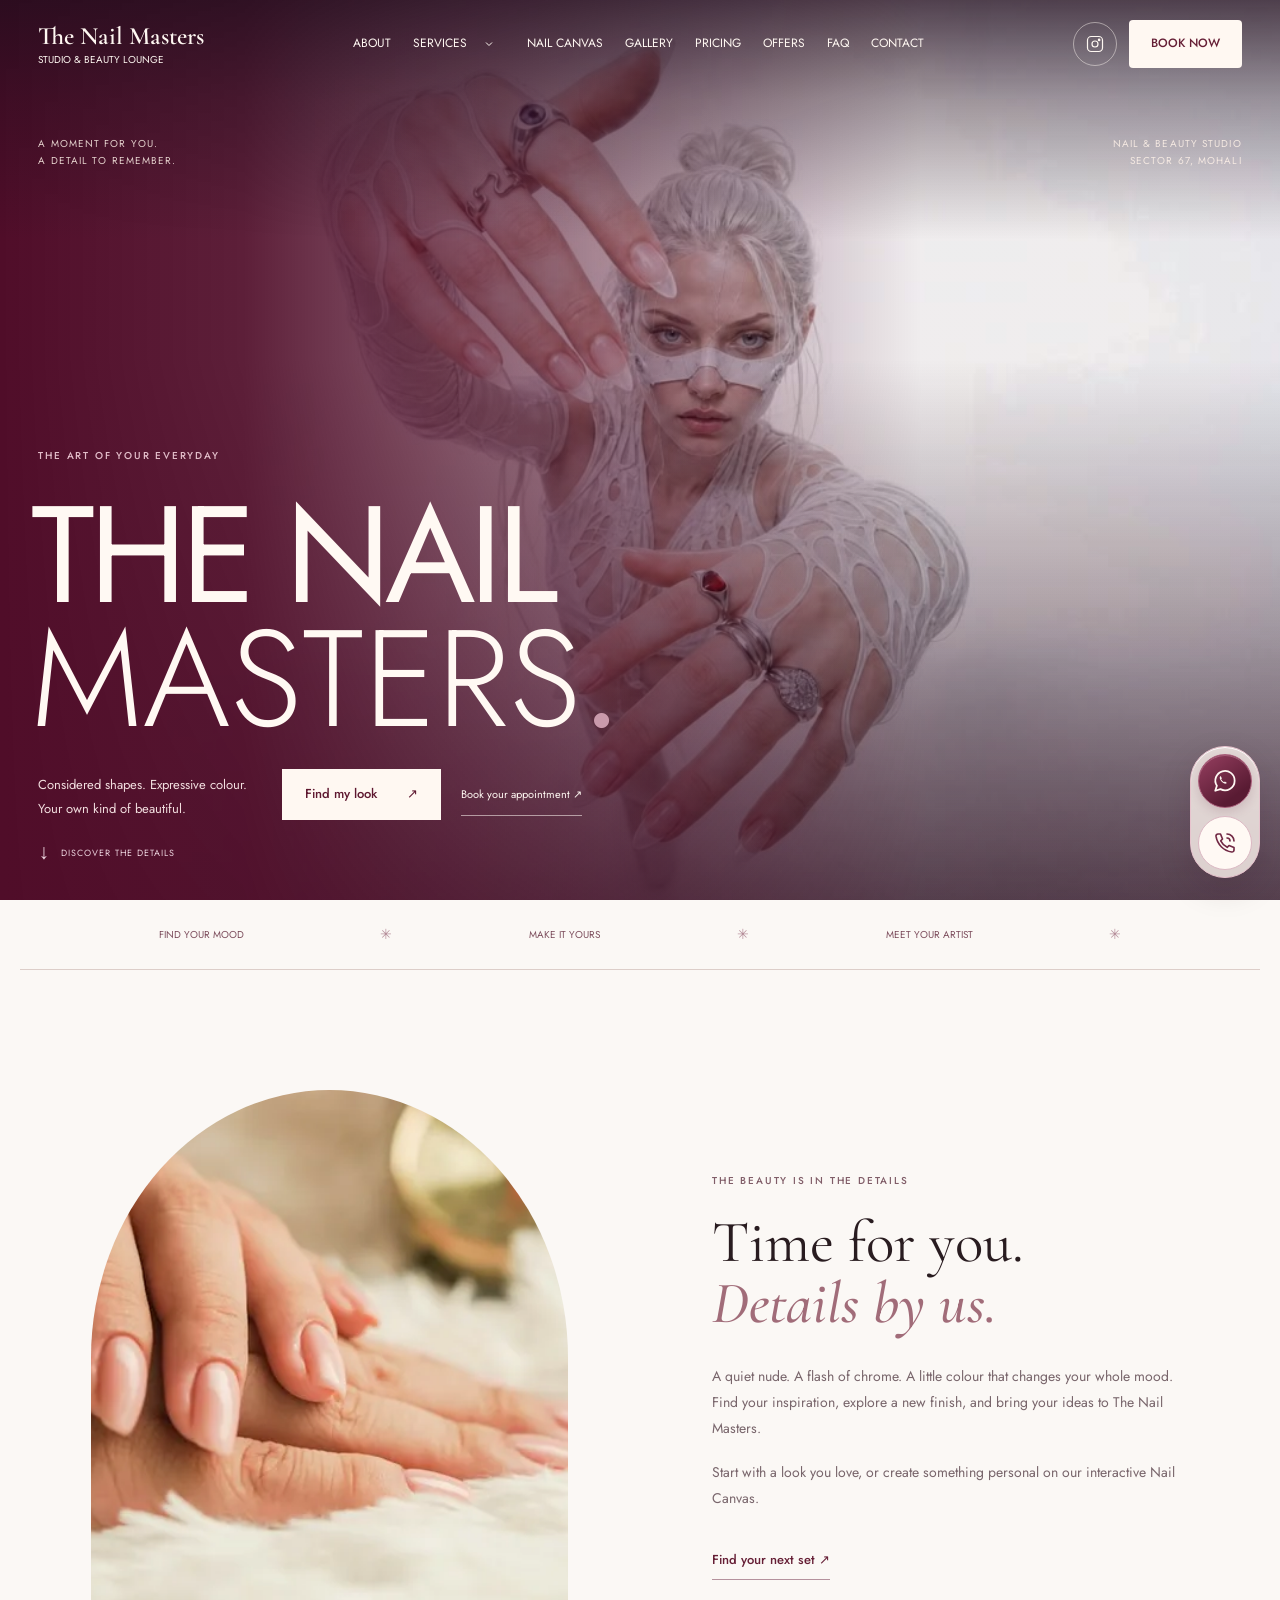
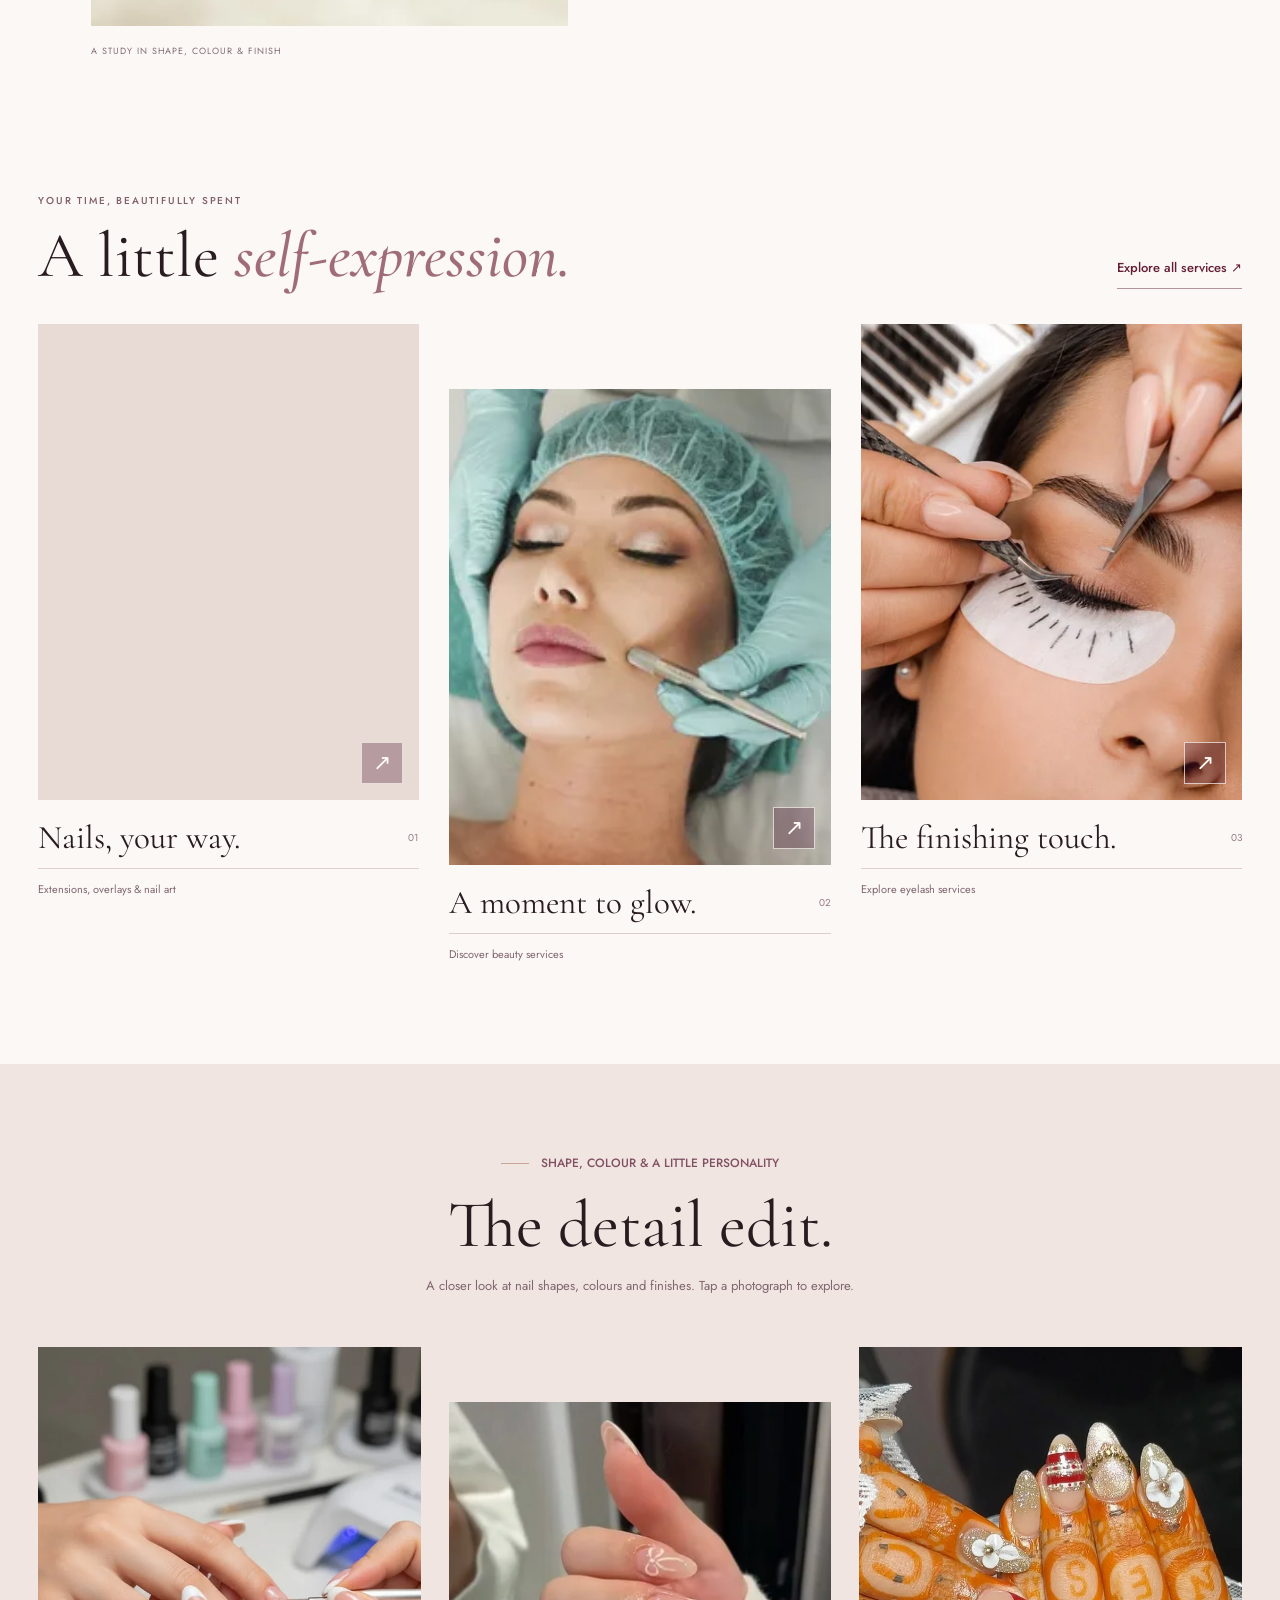
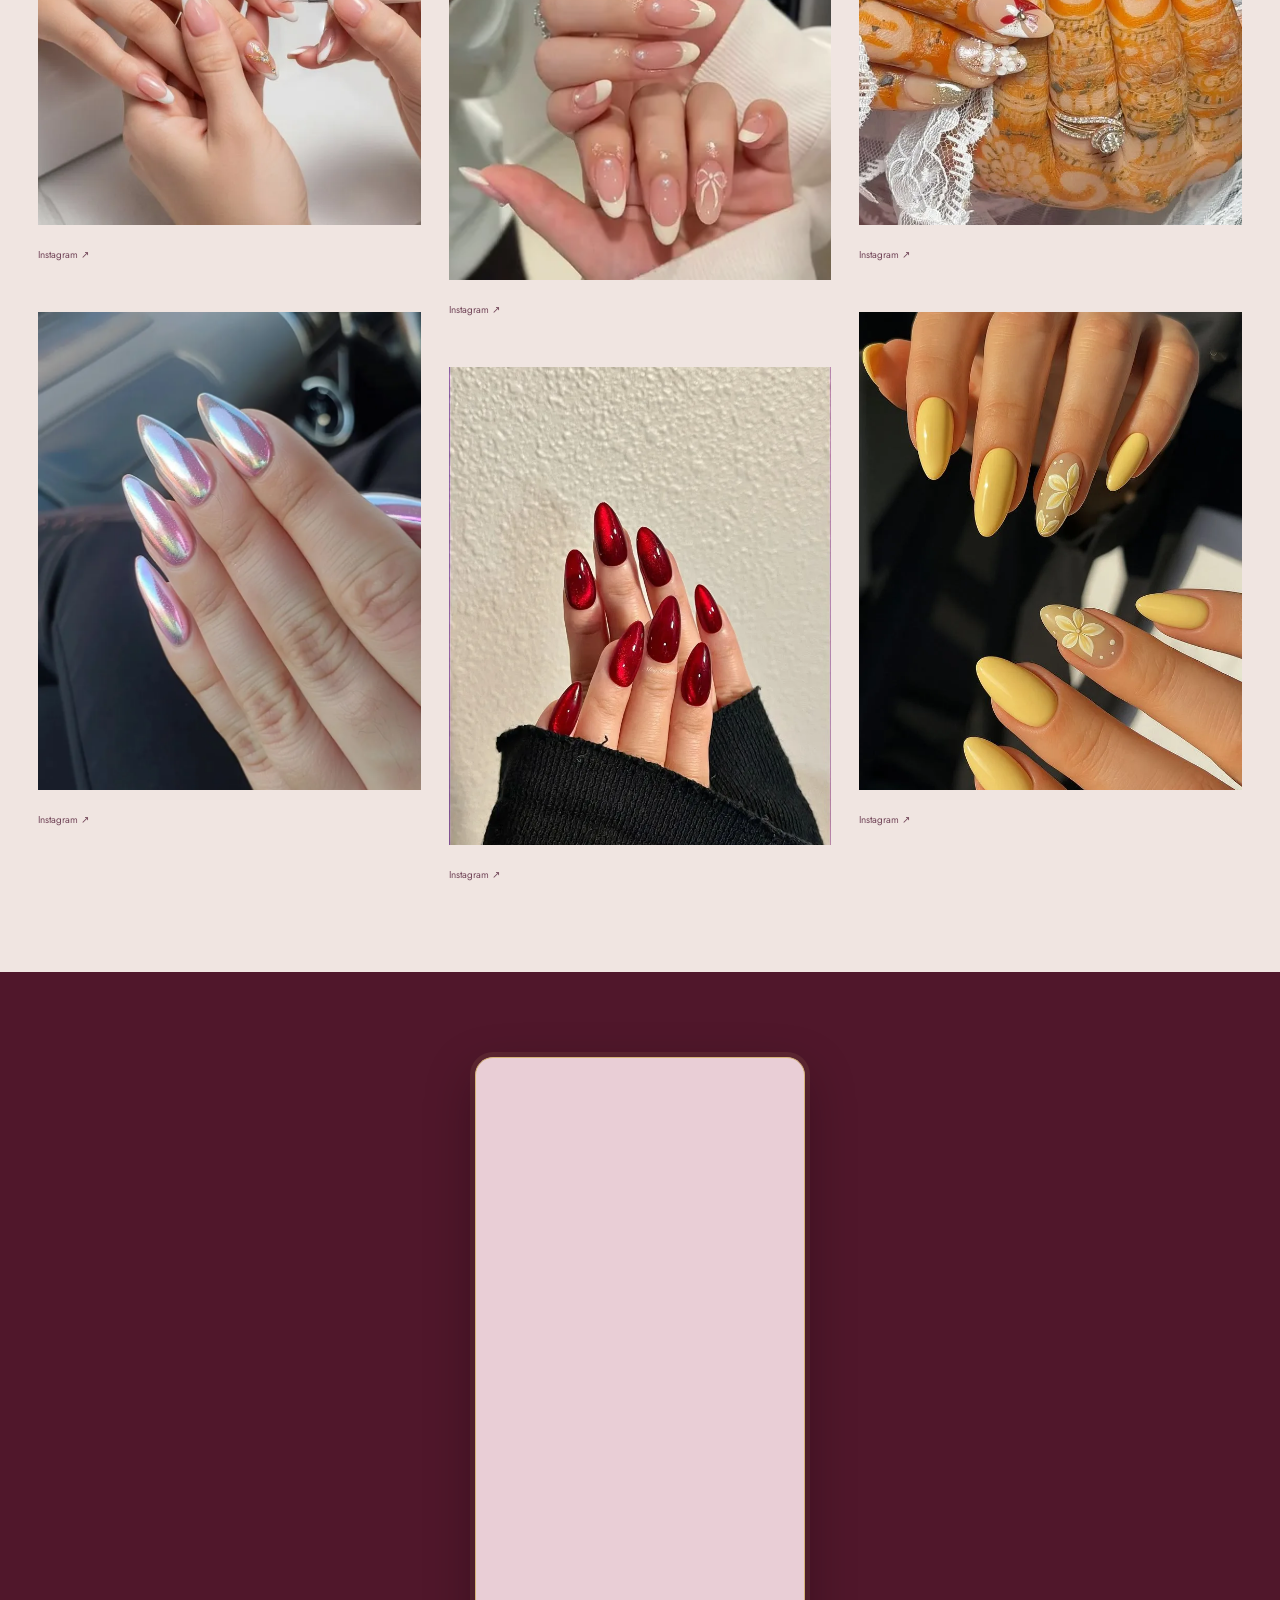
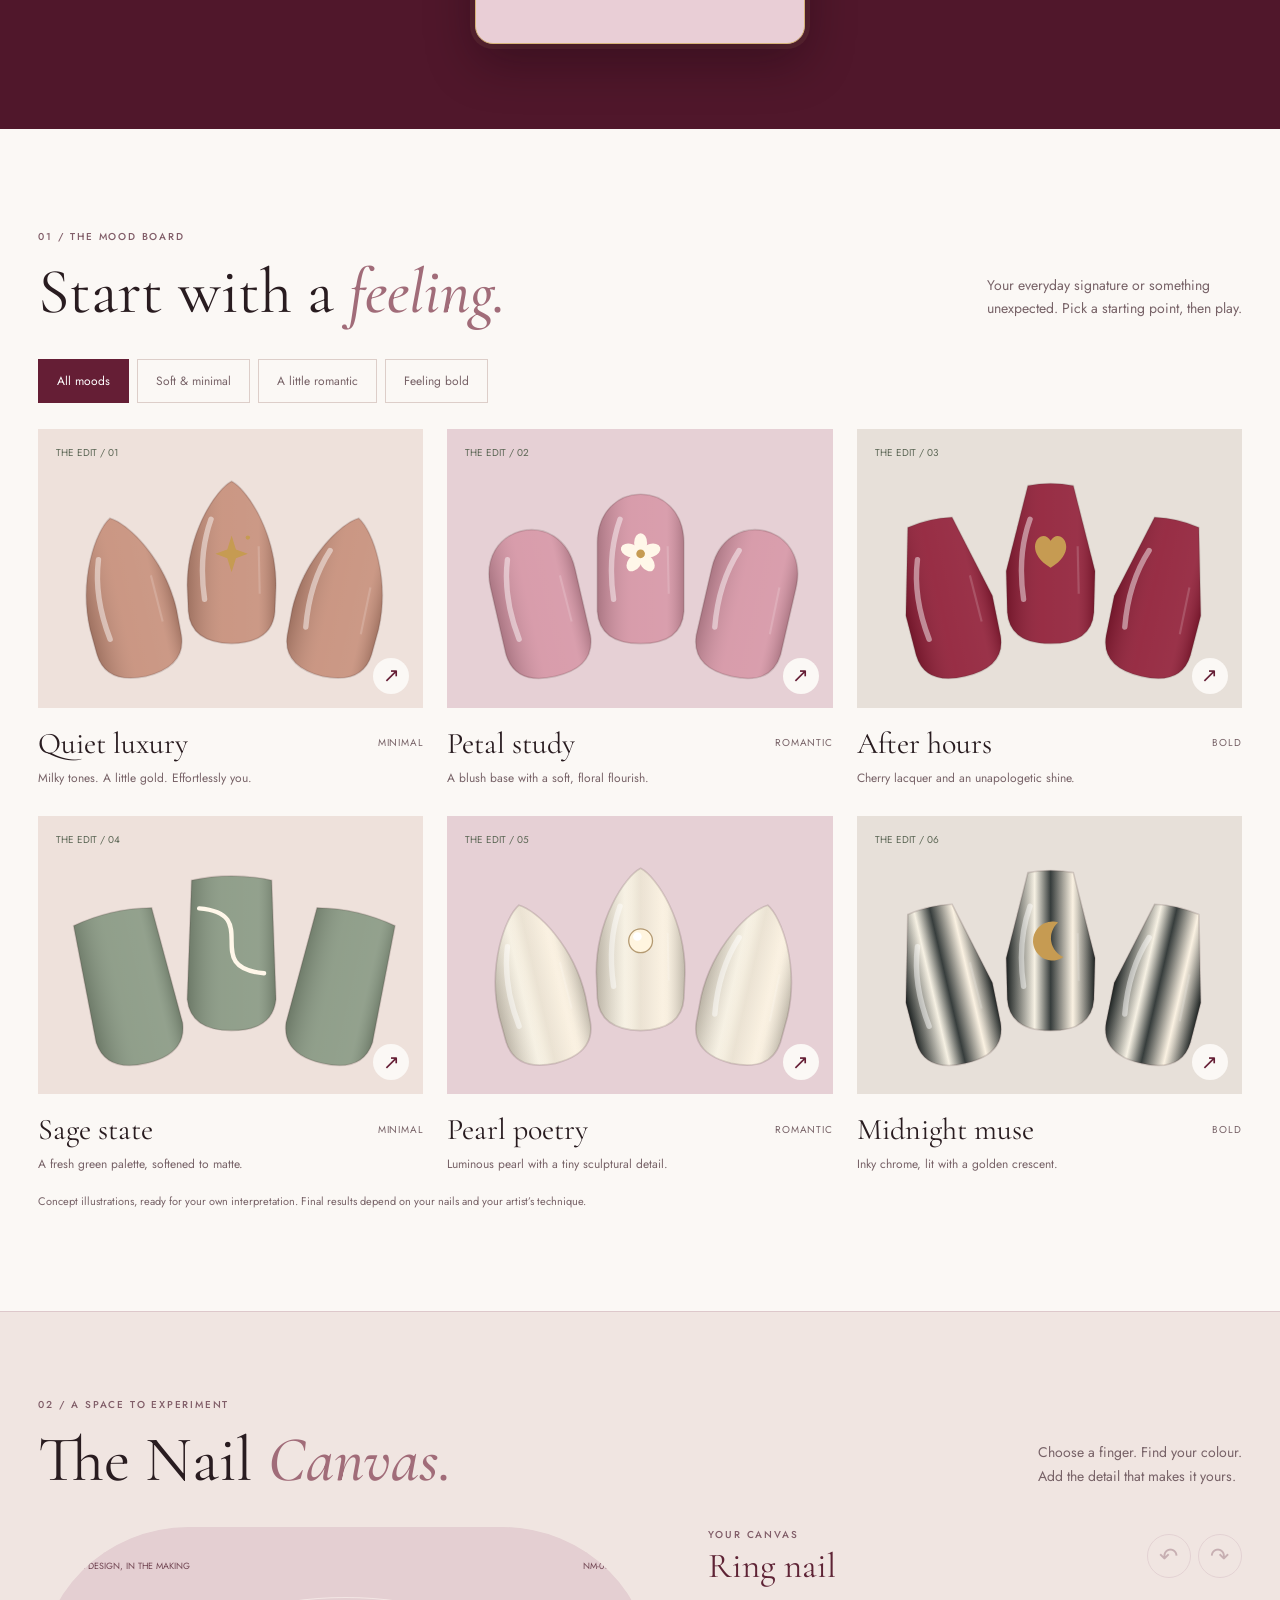
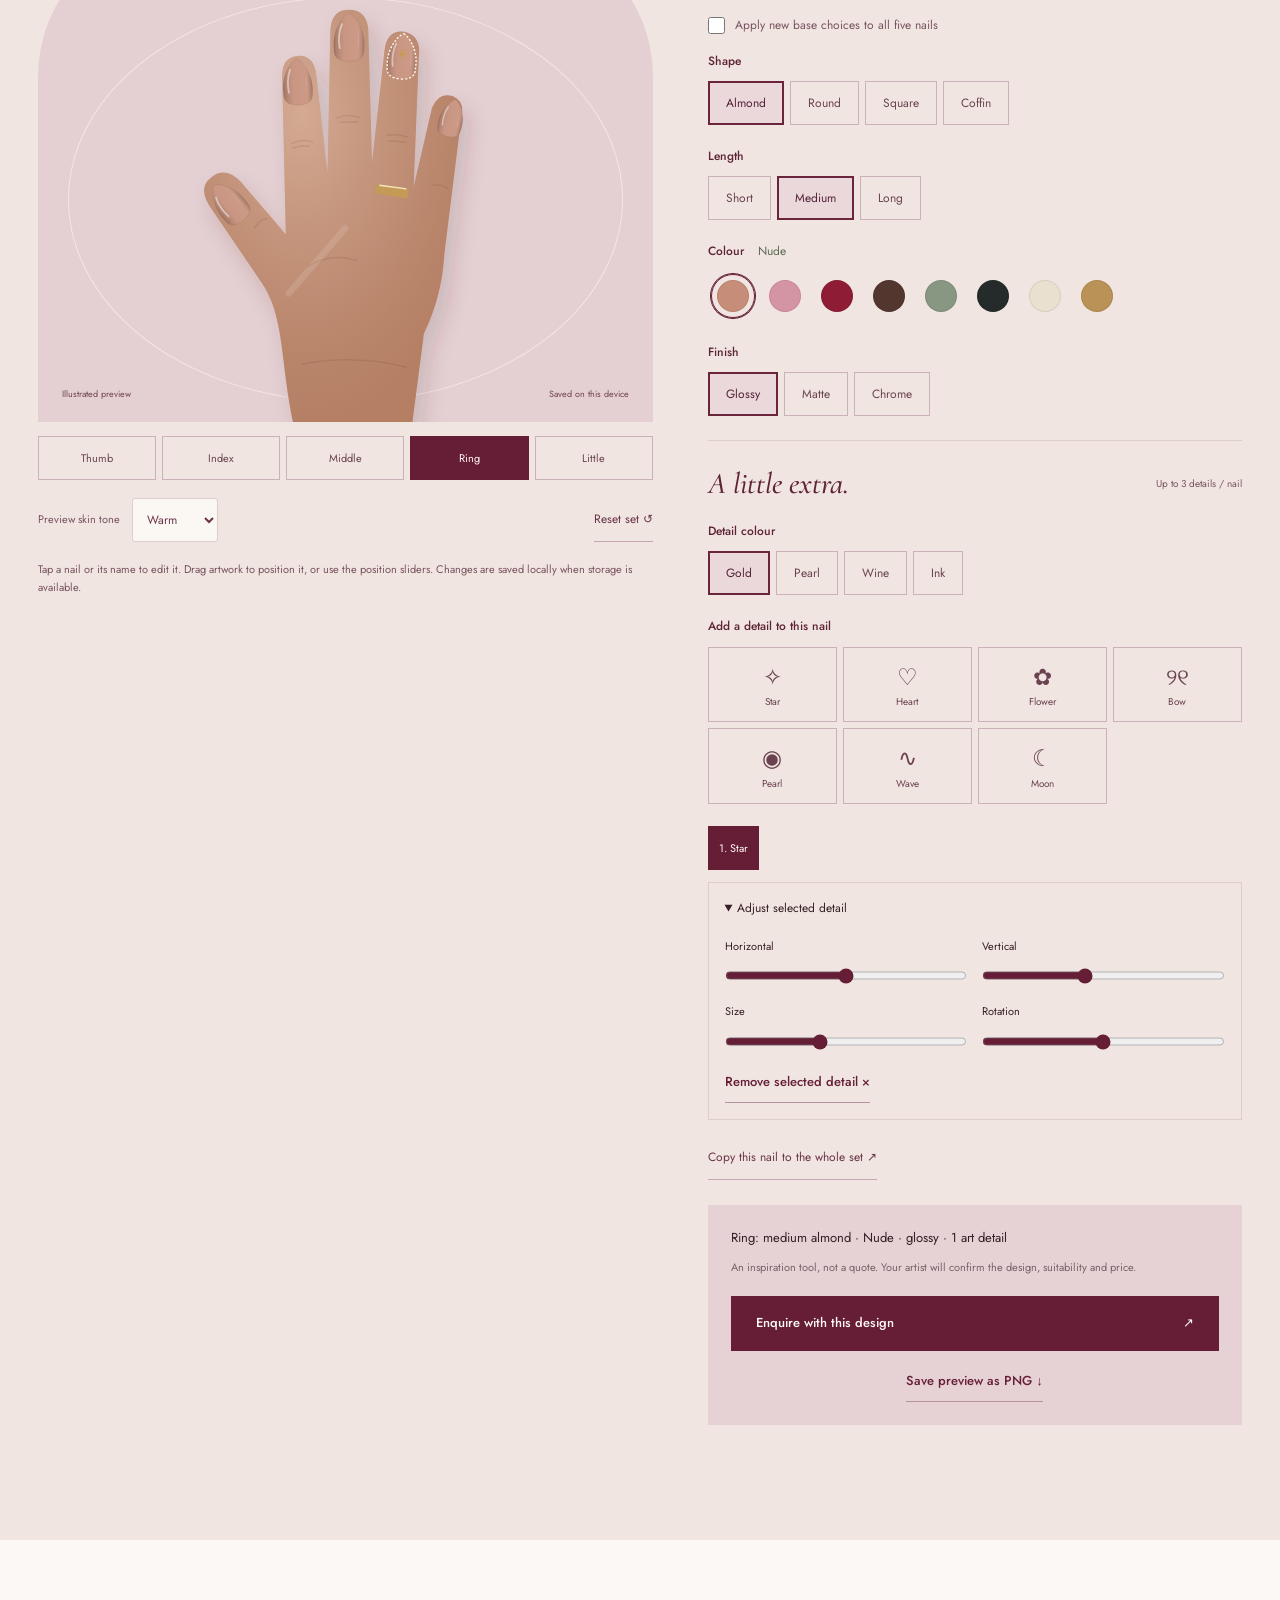
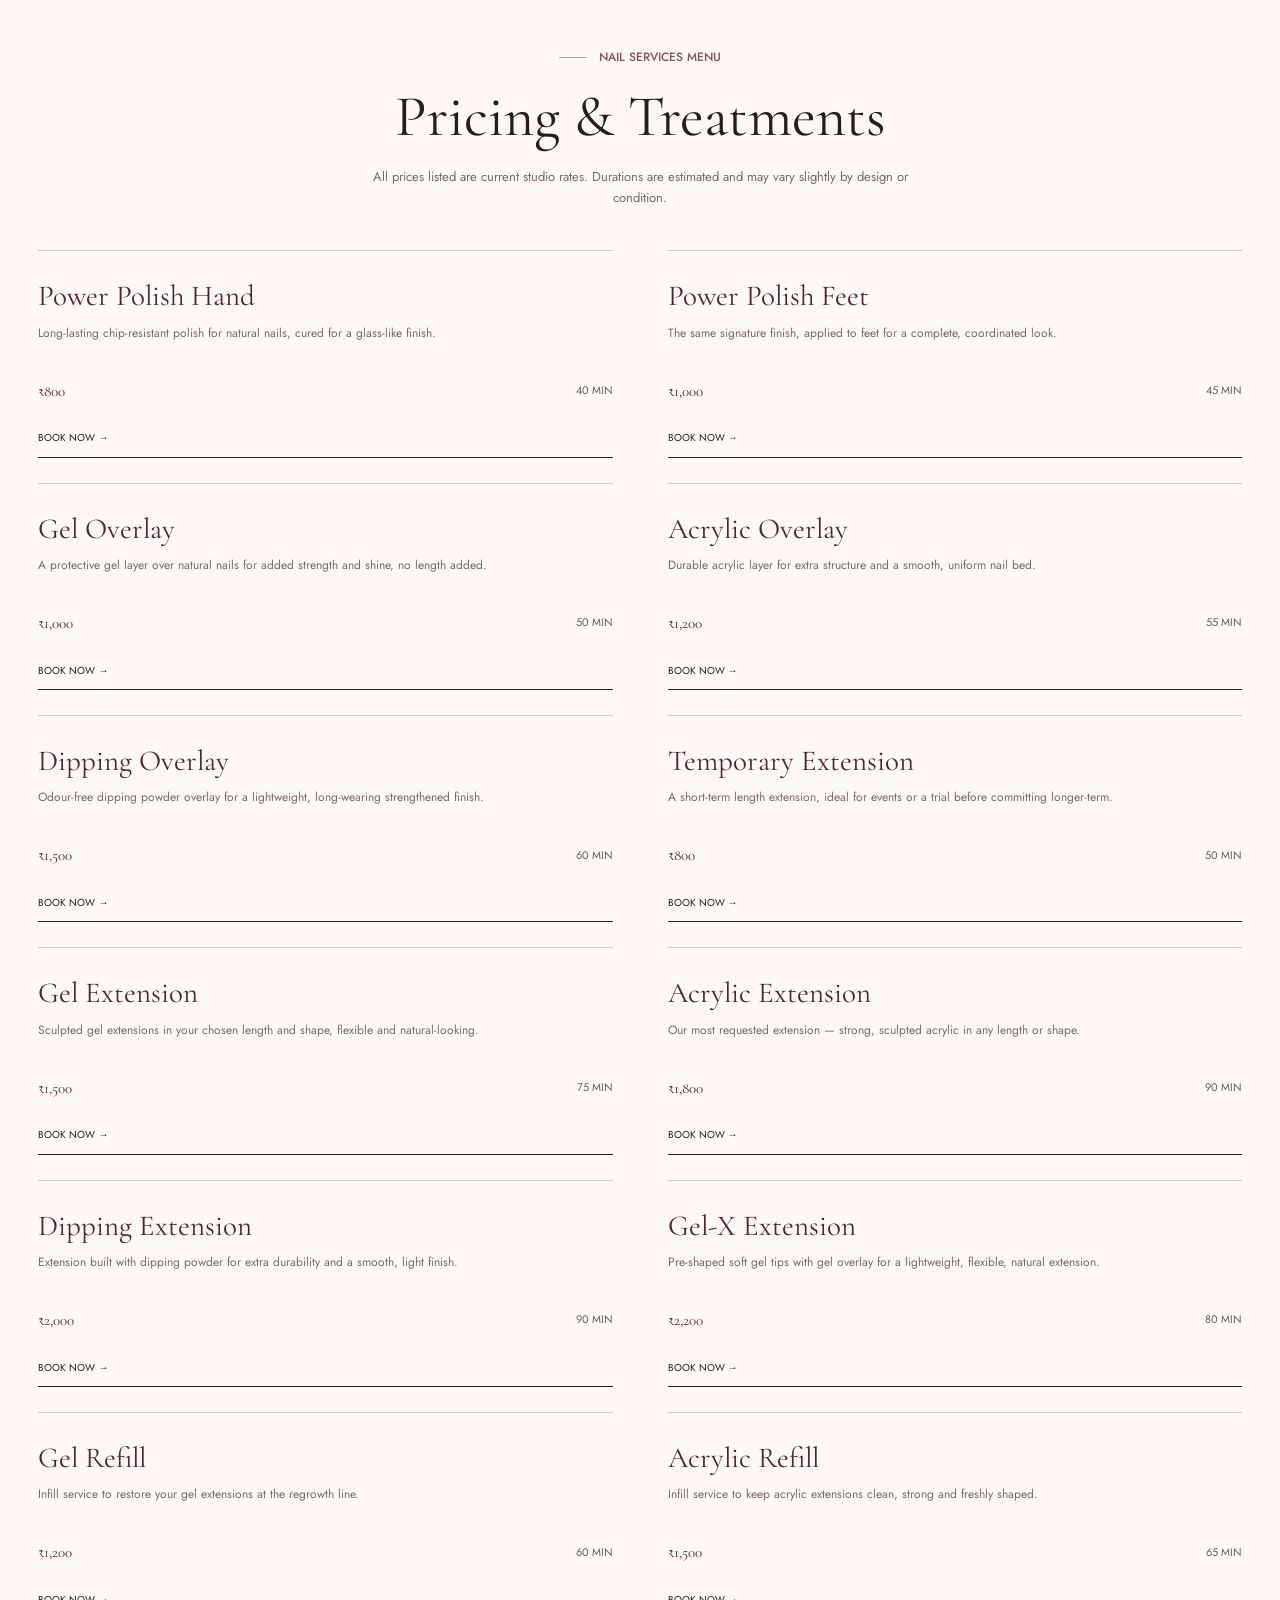
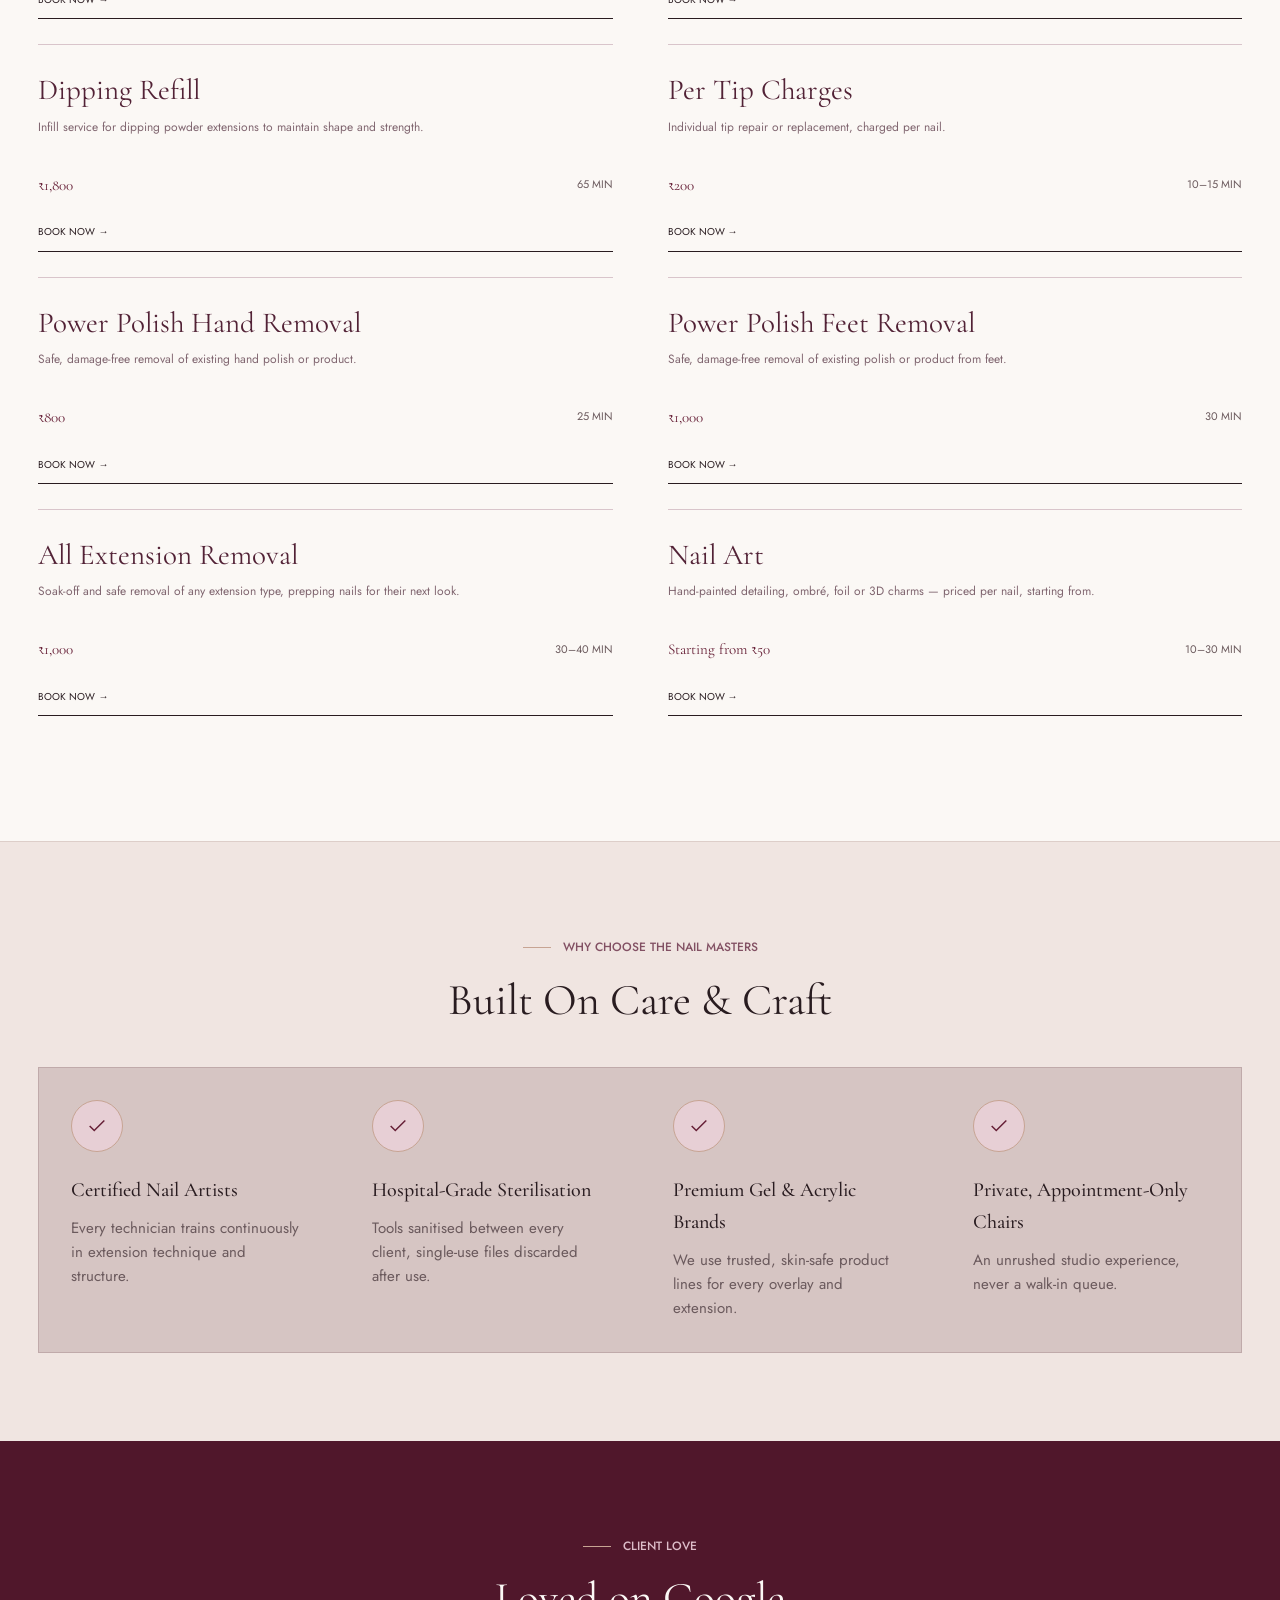
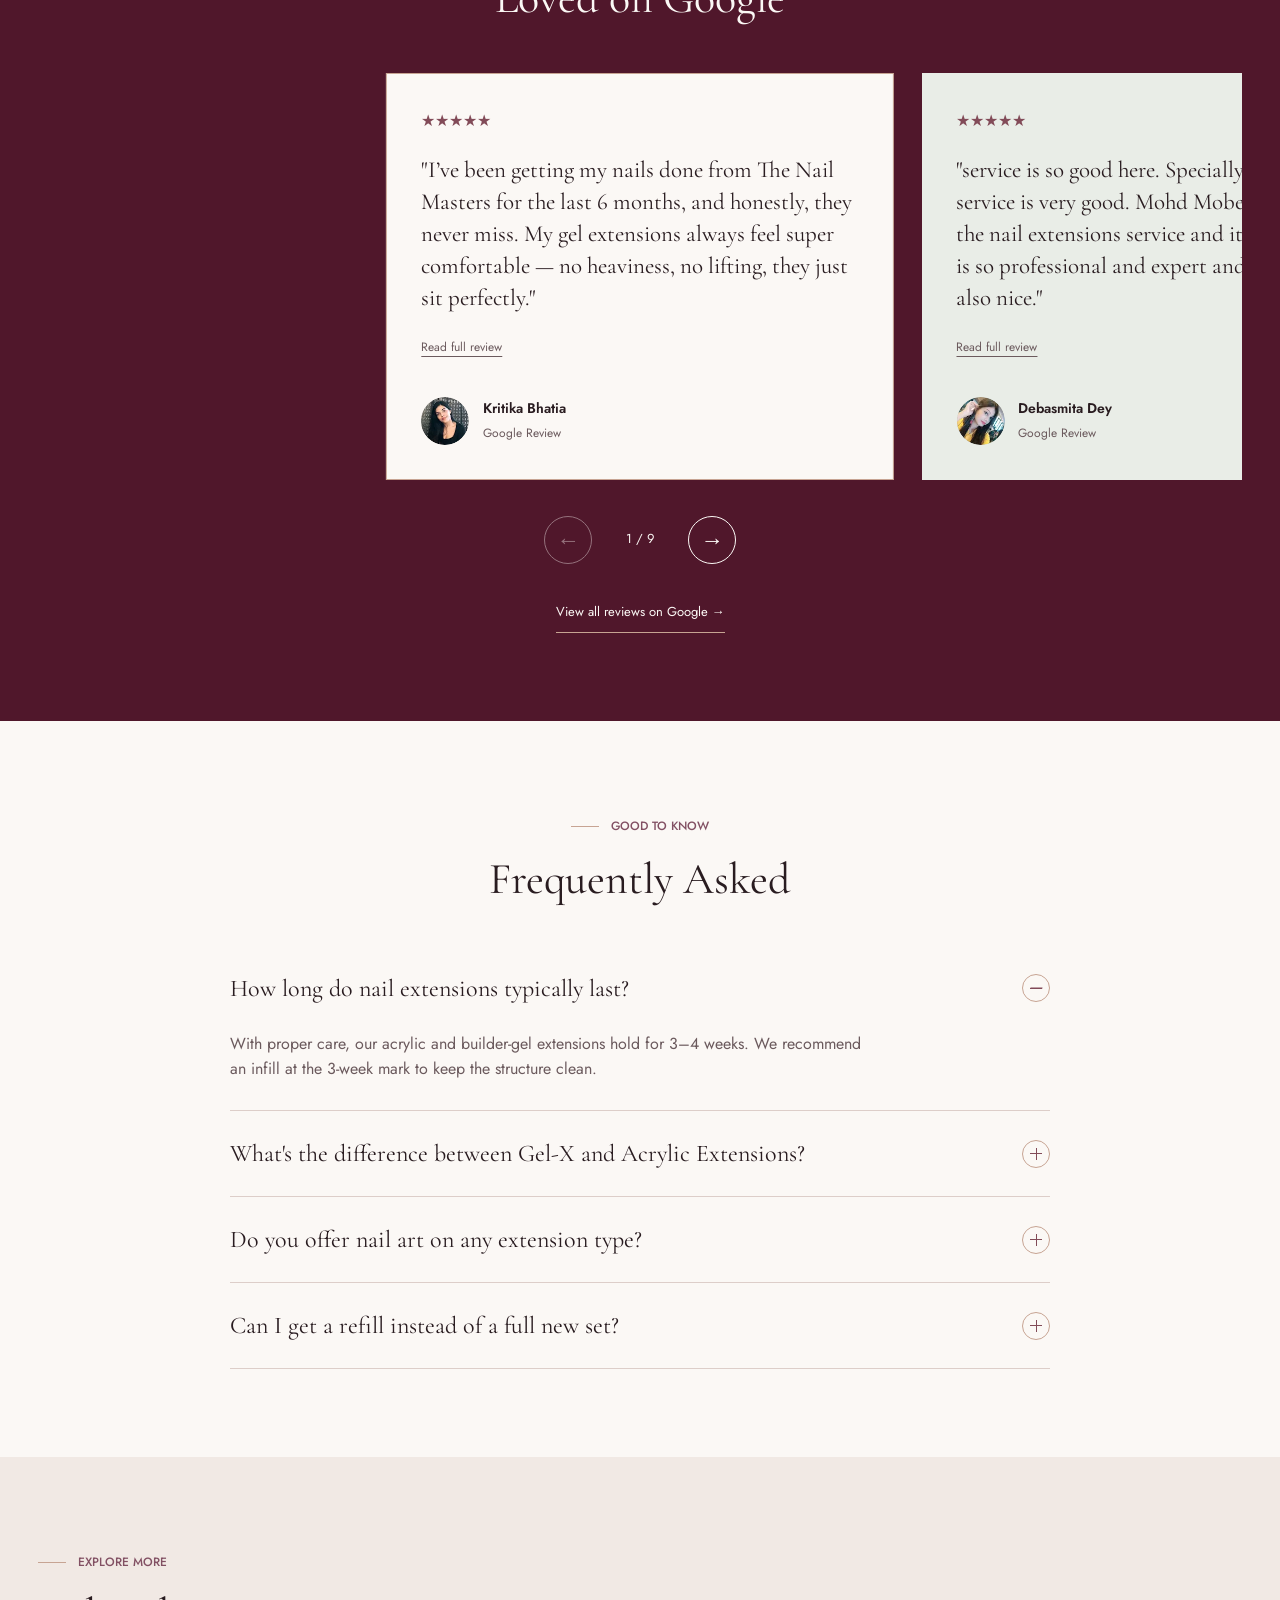
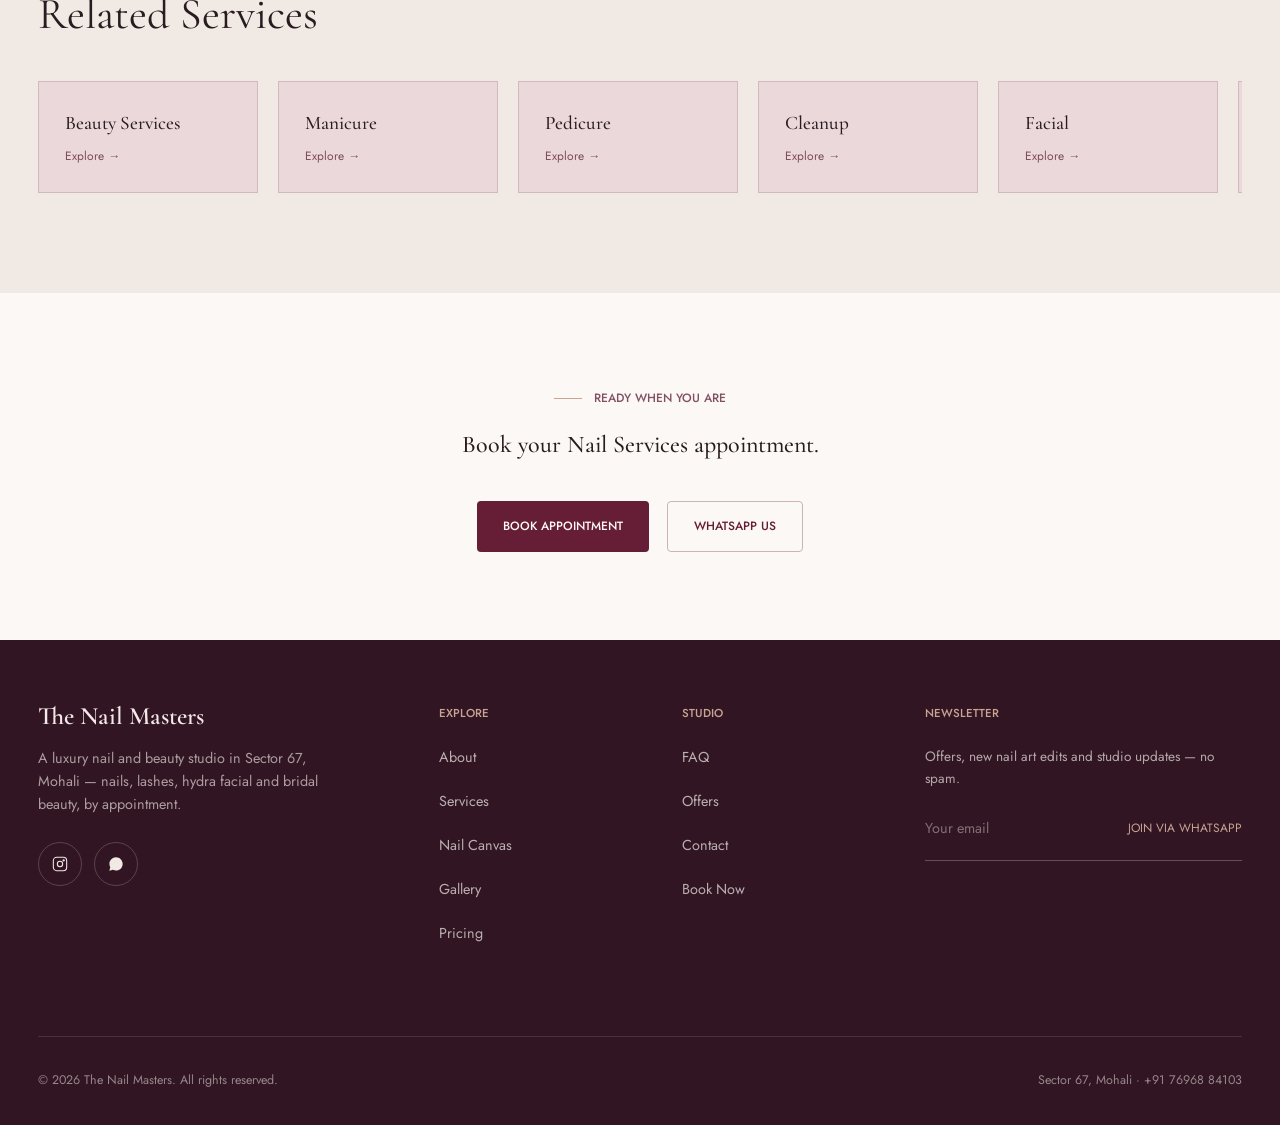
==== commit 6d11752e: "Enhance nail and pedicure service pages with new viewport settings, favicon updates, and additional " ====
--- a/index.html
+++ b/index.html
@@ -2,8 +2,8 @@
 <html lang="en">
 <head>
 <meta charset="UTF-8">
-<meta name="viewport" content="width=device-width, initial-scale=1.0">
-<title>Nail Services in Mohali — The Nail Masters | Real Pricing &amp; Booking</title>
+<meta name="viewport" content="width=device-width, initial-scale=1.0, viewport-fit=cover">
+<title>The Nail Masters</title>
 <meta name="description" content="Nail extensions, gel overlay, acrylic, dipping powder, Gel-X and nail art in Sector 67, Mohali. Real pricing, expert nail artists, book online or via WhatsApp.">
 <link rel="canonical" href="https://thenailmasters.in/services/nails.html">
 
@@ -61,7 +61,9 @@
   ]
 }
 </script>
-<link rel="icon" type="image/jpeg" href="assets/images/favicon.jpg">
+<link rel="icon" type="image/svg+xml" sizes="any" href="assets/images/favicon-nm.svg">
+<link rel="icon" type="image/png" sizes="32x32" href="assets/images/favicon-nm-32.png">
+<link rel="apple-touch-icon" sizes="180x180" href="assets/images/apple-touch-icon-nm.png">
 
 <meta name="referrer" content="strict-origin-when-cross-origin">
 <link rel="stylesheet" href="assets/fonts/fonts.css">
@@ -70,9 +72,11 @@
 <link rel="stylesheet" href="style.css">
 <link rel="stylesheet" href="services.css">
 <link rel="stylesheet" href="premium.css">
-<noscript><style>.nav-links{visibility:visible;position:static;width:auto;height:auto;flex-wrap:wrap;padding:12px;gap:12px;box-shadow:none}.nav-inner{flex-wrap:wrap}header{position:static}.burger{display:none}.faq-a{max-height:none}.testi-card p{display:block}.footer-news form,#bookingForm,#contactForm{display:none}</style></noscript>
+<link rel="stylesheet" href="nail-canvas.css">
+<link rel="stylesheet" href="serene-luxe.css">
+<noscript><style>.nav-links{visibility:visible;position:static;width:auto;height:auto;flex-wrap:wrap;padding:12px;gap:12px;box-shadow:none}.nav-inner{flex-wrap:wrap}header{position:static}.has-video-hero #siteHeader:not(.scrolled){background:#50172b}.burger{display:none}.faq-a{max-height:none}.testi-card p{display:block}.footer-news form,#bookingForm,#contactForm{display:none}</style></noscript>
 </head>
-<body>
+<body class="has-video-hero">
 <a class="skip-link" href="#main-content">Skip to content</a>
 <header id="siteHeader">
   <div class="container nav-inner">
@@ -92,9 +96,10 @@
       <a href="services/cleanup.html"><svg width="16" height="16" viewBox="0 0 24 24" fill="none" stroke="currentColor" stroke-width="1.6"><circle cx="12" cy="12" r="8"/><circle cx="12" cy="12" r="3"/></svg>Cleanup</a>
       <a href="services/facial.html"><svg width="16" height="16" viewBox="0 0 24 24" fill="none" stroke="currentColor" stroke-width="1.6"><circle cx="12" cy="12" r="8"/><circle cx="12" cy="12" r="3"/></svg>Facial</a>
       <a href="services/eyelashes.html"><svg width="16" height="16" viewBox="0 0 24 24" fill="none" stroke="currentColor" stroke-width="1.6"><path d="M2 12c3-4 7-6 10-6s7 2 10 6c-3 4-7 6-10 6s-7-2-10-6Z"/><circle cx="12" cy="12" r="2"/></svg>Eyelashes</a>
-      
+
         </div>
       </div>
+      <a href="index.html#nail-canvas">Nail Canvas</a>
       <a href="index.html#gallery">Gallery</a>
       <a href="index.html#pricing">Pricing</a>
       <a href="index.html#offers">Offers</a>
@@ -113,29 +118,109 @@
 <main id="main-content">
 
 
-<section class="studio-hero" id="home" aria-labelledby="hero-title">
-  <div class="hero-3d" data-hero-3d data-hero-motion data-spline-enabled="false">
-    <div class="hero-fallback">
-      <img src="assets/images/hero-nails-790.webp" srcset="assets/images/hero-nails-400.webp 400w, assets/images/hero-nails-790.webp 790w" sizes="(max-width: 780px) 100vw, 60vw" width="790" height="1053" alt="Blue shimmer extensions with hand-painted bow detailing" fetchpriority="high" loading="eager" decoding="async">
-    </div>
-  </div>
-  <div class="container">
-    <div class="hero-content" data-hero-content>
-      <div class="hero-eyebrow eyebrow">Signature Craft &middot; Sector 67, Mohali</div>
-      <h1 id="hero-title">The Nail<br><em>Masters</em></h1>
-      <p class="hero-intro">Extensions, overlays and finishes <em>built to last</em>.</p>
-      <p class="lead">From sculpted acrylic extensions to gel refills and hand-painted nail art — every nail service is finished with structure, shine and staying power.</p>
-      <div class="hero-cta" data-hero-cta>
-        <a href="booking.html" class="btn btn-gold">Book Appointment</a>
-        <a href="https://wa.me/917696884103" target="_blank" rel="noopener" class="btn btn-outline">
-          <svg width="16" height="16" viewBox="0 0 24 24" fill="currentColor"><path d="M12.04 2C6.58 2 2.13 6.45 2.13 11.91c0 1.75.46 3.39 1.26 4.81L2 22l5.42-1.36a9.9 9.9 0 0 0 4.62 1.14h.01c5.46 0 9.9-4.45 9.9-9.91 0-2.65-1.03-5.13-2.9-7C17.17 3.03 14.68 2 12.04 2m.01 1.8c2.16 0 4.19.84 5.72 2.38a8.03 8.03 0 0 1 2.36 5.73c0 4.47-3.64 8.11-8.1 8.11a8.1 8.1 0 0 1-4.13-1.13l-.3-.17-3.02.79.8-2.93-.19-.3a8.06 8.06 0 0 1-1.24-4.31c0-4.47 3.65-8.11 8.1-8.11M8.5 7.6c-.17 0-.44.06-.67.32-.23.25-.87.85-.87 2.08 0 1.22.9 2.4 1.02 2.57.13.16 1.75 2.8 4.32 3.82 2.14.85 2.57.68 3.04.64.46-.04 1.5-.61 1.71-1.2.21-.6.21-1.1.15-1.21-.06-.11-.23-.17-.48-.3-.25-.13-1.5-.74-1.73-.82-.23-.09-.4-.13-.57.13-.17.25-.65.82-.8.99-.15.17-.29.19-.54.06-.25-.12-1.05-.39-2-1.23-.74-.66-1.24-1.47-1.39-1.72-.14-.25-.01-.38.11-.51.11-.11.25-.29.37-.44.12-.15.16-.25.24-.42.08-.17.04-.31-.02-.44C9.71 9.4 9.2 8.14 9 7.65c-.17-.42-.36-.42-.5-.43z"/></svg>
-          WhatsApp Us
-        </a>
-      </div>
-      <a href="#testimonials" class="hero-trust"><b>★ 4.9</b><span>250+ Google Reviews &rarr;</span></a>
-    </div>
-  </div>
-</section>
+<section class="nm-hero sl-hero" id="home" aria-labelledby="hero-title">
+  <div class="sl-hero-photo sl-hero-film" aria-hidden="true">
+    <img src="assets/images/hero-video-poster.jpg" width="1280" height="720" alt="" fetchpriority="high" loading="eager" decoding="async">
+    <video id="heroVideo" class="sl-hero-video" data-src="https://d8j0ntlcm91z4.cloudfront.net/user_38xzZboKViGWJOttwIXH07lWA1P/hf_20260802_081931_d0adfc37-7ace-4c83-939e-4a6e0e9d9763.mp4" poster="assets/images/hero-video-poster.jpg" autoplay muted loop playsinline preload="none" disablepictureinpicture disableremoteplayback tabindex="-1"></video>
+  </div>
+  <div class="sl-hero-wash" aria-hidden="true"></div>
+  <div class="sl-hero-frame" aria-hidden="true"></div>
+  <button type="button" class="sl-video-toggle" hidden>Pause background video</button>
+  <div class="container sl-hero-inner">
+    <div class="sl-hero-top"><p class="sl-caption">A moment for you.<br>A detail to remember.</p><p class="sl-caption">Nail &amp; beauty studio<br>Sector 67, Mohali</p></div>
+    <div class="nm-hero-copy sl-hero-copy"><p class="nm-kicker">The art of your everyday</p><h1 id="hero-title">THE NAIL<br><span>MASTERS</span><span class="sl-title-dot" aria-hidden="true">.</span></h1><div class="sl-hero-bottom"><p>Considered shapes. Expressive colour.<br>Your own kind of beautiful.</p><div class="nm-actions"><button class="nm-button" type="button" data-open-match>Find my look <span aria-hidden="true">↗</span></button><a href="booking.html" class="sl-hero-book">Book your appointment ↗</a></div></div></div>
+
+    <a href="#serene-intro" class="sl-scroll" aria-label="Discover The Nail Masters"><span aria-hidden="true">↓</span>Discover the details</a>
+  </div>
+</section>
+
+<div class="nm-ribbon" aria-label="Find your mood, make it yours, meet your artist"><span>Find your mood</span><span aria-hidden="true">✳</span><span>Make it yours</span><span aria-hidden="true">✳</span><span>Meet your artist</span><span aria-hidden="true">✳</span></div>
+<section class="sl-introduction" id="serene-intro" aria-labelledby="intro-title"><div class="container sl-intro-grid">
+  <div class="sl-intro-image"><img src="assets/images/source-1b0864fab8-800.webp" srcset="assets/images/source-1b0864fab8-400.webp 400w, assets/images/source-1b0864fab8-800.webp 800w" sizes="(max-width: 700px) 85vw, 35vw" alt="A soft nude manicure resting on a light textured surface" width="800" height="533" loading="lazy" decoding="async"><span class="sl-photo-note">A study in shape, colour &amp; finish</span></div>
+  <div class="sl-intro-copy"><p class="nm-kicker">The beauty is in the details</p><h2 id="intro-title">Time for you.<br><em>Details by us.</em></h2><p>A quiet nude. A flash of chrome. A little colour that changes your whole mood. Find your inspiration, explore a new finish, and bring your ideas to The Nail Masters.</p><p>Start with a look you love, or create something personal on our interactive Nail Canvas.</p><a href="#find-your-look" class="nm-text-link">Find your next set <span aria-hidden="true">↗</span></a></div>
+</div></section>
+<section class="sl-services" aria-labelledby="sl-services-title"><div class="container"><div class="nm-section-heading"><div><p class="nm-kicker">Your time, beautifully spent</p><h2 id="sl-services-title">A little <em>self-expression.</em></h2></div><a href="services.html" class="nm-text-link">Explore all services ↗</a></div><div class="sl-service-grid">
+  <a href="services/nails.html" class="sl-service"><div class="sl-service-photo"><img src="assets/images/source-ca5c9bae46-735.webp" srcset="assets/images/source-ca5c9bae46-400.webp 400w, assets/images/source-ca5c9bae46-735.webp 735w" sizes="(max-width:700px) 85vw, 30vw" width="735" height="865" alt="Nude almond nails with fine white floral artwork" loading="lazy" decoding="async"><span aria-hidden="true">↗</span></div><div class="sl-service-title"><h3>Nails, your way.</h3><span>01</span></div><p>Extensions, overlays &amp; nail art</p></a>
+  <a href="services/beauty.html" class="sl-service"><div class="sl-service-photo"><img src="assets/images/source-5bbc6bca66-800.webp" srcset="assets/images/source-5bbc6bca66-400.webp 400w, assets/images/source-5bbc6bca66-800.webp 800w" sizes="(max-width:700px) 85vw, 30vw" width="800" height="533" alt="A facial treatment using a handheld device" loading="lazy" decoding="async"><span aria-hidden="true">↗</span></div><div class="sl-service-title"><h3>A moment to glow.</h3><span>02</span></div><p>Discover beauty services</p></a>
+  <a href="services/eyelashes.html" class="sl-service"><div class="sl-service-photo"><img src="assets/images/source-27b1c919c6-736.webp" srcset="assets/images/source-27b1c919c6-400.webp 400w, assets/images/source-27b1c919c6-736.webp 736w" sizes="(max-width:700px) 85vw, 30vw" width="736" height="736" alt="Close-up of an eyelash treatment" loading="lazy" decoding="async"><span aria-hidden="true">↗</span></div><div class="sl-service-title"><h3>The finishing touch.</h3><span>03</span></div><p>Explore eyelash services</p></a>
+</div></div></section>
+
+<section class="section section--tint" id="gallery">
+  <div class="container">
+    <div class="section-head center">
+      <div class="eyebrow">Shape, colour &amp; a little personality</div>
+      <h2>The detail edit.</h2>
+      <p>A closer look at nail shapes, colours and finishes. Tap a photograph to explore.</p>
+      <svg class="brush" viewBox="0 0 120 20"><path d="M4 14 Q 30 2, 60 12 T 116 8"/></svg>
+    </div>
+    <div class="insta-strip" data-aos="fade-up">
+      <a href="https://www.instagram.com/thenailmasters.in/" target="_blank" rel="noopener"><img src="assets/images/source-c63c636026-800.webp" srcset="assets/images/source-c63c636026-400.webp 400w, assets/images/source-c63c636026-800.webp 800w, assets/images/source-c63c636026-1024.webp 1024w" sizes="(max-width: 780px) 50vw, 420px" width="1024" height="1024" alt="A manicure in progress with soft nude polish" loading="lazy" decoding="async"></a>
+      <a href="https://www.instagram.com/thenailmasters.in/" target="_blank" rel="noopener"><img src="assets/images/source-ca5c9bae46-735.webp" srcset="assets/images/source-ca5c9bae46-400.webp 400w, assets/images/source-ca5c9bae46-735.webp 735w" sizes="(max-width: 780px) 50vw, 420px" width="735" height="865" alt="Nude almond nails with white floral detailing" loading="lazy" decoding="async"></a>
+      <a href="https://www.instagram.com/thenailmasters.in/" target="_blank" rel="noopener"><img src="assets/images/source-3716ba1e10-720.webp" srcset="assets/images/source-3716ba1e10-400.webp 400w, assets/images/source-3716ba1e10-720.webp 720w" sizes="(max-width: 780px) 50vw, 420px" width="720" height="960" alt="Ornate gold and pearl bridal nail art" loading="lazy" decoding="async"></a>
+      <a href="https://www.instagram.com/thenailmasters.in/" target="_blank" rel="noopener"><img src="assets/images/source-45f22c887e-800.webp" srcset="assets/images/source-45f22c887e-400.webp 400w, assets/images/source-45f22c887e-800.webp 800w, assets/images/source-45f22c887e-816.webp 816w" sizes="(max-width: 780px) 50vw, 420px" width="816" height="1456" alt="Iridescent chrome almond nails" loading="lazy" decoding="async"></a>
+      <a href="https://www.instagram.com/thenailmasters.in/" target="_blank" rel="noopener"><img src="assets/images/source-39971fd02a-736.webp" srcset="assets/images/source-39971fd02a-400.webp 400w, assets/images/source-39971fd02a-736.webp 736w" sizes="(max-width: 780px) 50vw, 420px" width="736" height="981" alt="Glossy cherry-red almond nails" loading="lazy" decoding="async"></a>
+      <a href="https://www.instagram.com/thenailmasters.in/" target="_blank" rel="noopener"><img src="assets/images/source-b5896966f7-736.webp" srcset="assets/images/source-b5896966f7-400.webp 400w, assets/images/source-b5896966f7-736.webp 736w" sizes="(max-width: 780px) 50vw, 420px" width="736" height="1104" alt="Yellow almond nails with delicate floral artwork" loading="lazy" decoding="async"></a>
+
+    </div>
+  </div>
+</section>
+<section class="sl-motion-edit" id="motion-edit" aria-label="BETER nail-care inspiration video">
+  <div class="container sl-motion-grid">
+    <div class="sl-motion-player">
+      <video src="https://v1.pinimg.com/videos/mc/720p/3c/3d/11/3c3d11a32228d4392228a765a8c35fb8.mp4" poster="https://i.pinimg.com/videos/thumbnails/originals/3c/3d/11/3c3d11a32228d4392228a765a8c35fb8.0000000.jpg" width="1080" height="1920" autoplay muted loop playsinline preload="none" aria-label="BETER nail-care inspiration video"></video>
+    </div>
+  </div>
+</section>
+
+<section class="nm-discovery" id="find-your-look" aria-labelledby="looks-title">
+  <div class="container">
+    <div class="nm-section-heading"><div><p class="nm-kicker">01 / The mood board</p><h2 id="looks-title">Start with a <em>feeling.</em></h2></div><p>Your everyday signature or something<br>unexpected. Pick a starting point, then play.</p></div>
+    <div class="nm-filters" role="group" aria-label="Filter illustrated looks"><button type="button" data-filter="All" aria-pressed="true">All moods</button><button type="button" data-filter="Minimal" aria-pressed="false">Soft &amp; minimal</button><button type="button" data-filter="Romantic" aria-pressed="false">A little romantic</button><button type="button" data-filter="Bold" aria-pressed="false">Feeling bold</button></div>
+    <div class="nm-looks" id="lookCards"></div><p class="nm-small">Concept illustrations, ready for your own interpretation. Final results depend on your nails and your artist’s technique.</p>
+    <noscript><p>Enable JavaScript to explore looks and customise nails. You can still <a href="booking.html">book a consultation</a> or browse the treatments below.</p></noscript>
+  </div>
+</section>
+<section class="nc-section" id="nail-canvas" aria-labelledby="canvas-title">
+  <div class="container">
+    <div class="nm-section-heading"><div><p class="nm-kicker">02 / A space to experiment</p><h2 id="canvas-title">The Nail <em>Canvas.</em></h2></div><p>Choose a finger. Find your colour.<br>Add the detail that makes it yours.</p></div>
+    <div class="nc-workspace" id="canvasWorkspace" hidden>
+      <div class="nc-preview-column">
+        <div class="nc-stage" id="nailStage"><div class="nc-stage-top"><span>YOUR DESIGN, IN THE MAKING</span><span id="designId"></span></div><div id="handPreview"></div><div class="nc-stage-bottom"><span>Illustrated preview</span><span id="saveState" role="status">Saved on this device</span></div></div>
+        <div class="nc-fingers" role="group" aria-label="Choose a nail to customise" id="fingerButtons"></div>
+        <div class="nc-preview-settings"><label for="skinTone">Preview skin tone</label><select id="skinTone"><option>Light</option><option selected>Warm</option><option>Deep</option></select><button type="button" class="nc-reset" id="resetDesign">Reset set ↺</button></div>
+        <p class="nm-small nc-help">Tap a nail or its name to edit it. Drag artwork to position it, or use the position sliders. Changes are saved locally when storage is available.</p>
+      </div>
+      <div class="nc-controls">
+        <div class="nc-control-heading"><div><p class="nm-kicker">Your canvas</p><h3 id="selectedNail">Thumb nail</h3></div><div class="nc-history"><button type="button" id="undoDesign" aria-label="Undo last design change">↶</button><button type="button" id="redoDesign" aria-label="Redo design change">↷</button></div></div>
+        <label class="nc-all"><input type="checkbox" id="editAll"> Apply new base choices to all five nails</label>
+        <fieldset><legend>Shape</legend><div class="nc-options" id="shapeOptions"></div></fieldset>
+        <fieldset><legend>Length</legend><div class="nc-options" id="lengthOptions"></div></fieldset>
+        <fieldset><legend>Colour <span id="colorName"></span></legend><div class="nc-swatches" id="colorOptions"></div></fieldset>
+        <fieldset><legend>Finish</legend><div class="nc-options" id="finishOptions"></div></fieldset>
+        <div class="nc-divider"></div>
+        <div class="nc-art-heading"><h4>A little extra.</h4><span>Up to 3 details / nail</span></div>
+        <fieldset><legend>Detail colour</legend><div class="nc-options nc-art-colors" id="artColorOptions"></div></fieldset>
+        <fieldset><legend>Add a detail to this nail</legend><div class="nc-art-options" id="artOptions"></div></fieldset>
+        <div id="detailEditor" hidden>
+          <div class="nc-detail-list" id="detailList" role="group" aria-label="Select an artwork detail"></div>
+          <details class="nc-position" open><summary>Adjust selected detail</summary><div class="nc-sliders">
+            <label for="artX">Horizontal <input id="artX" type="range" min="18" max="82" value="50"></label>
+            <label for="artY">Vertical <input id="artY" type="range" min="35" max="130" value="75"></label>
+            <label for="artSize">Size <input id="artSize" type="range" min="50" max="180" value="100"></label>
+            <label for="artRotation">Rotation <input id="artRotation" type="range" min="-180" max="180" value="0"></label>
+          </div><button type="button" class="nm-text-link" id="removeDetail">Remove selected detail ×</button></details>
+        </div>
+        <button type="button" id="copyNail" class="nc-copy">Copy this nail to the whole set ↗</button>
+        <div class="nc-design-summary"><p id="designSummary"></p><p class="nm-small">An inspiration tool, not a quote. Your artist will confirm the design, suitability and price.</p><a href="booking.html" class="nm-button" id="bookDesign">Enquire with this design <span aria-hidden="true">↗</span></a><button type="button" class="nm-text-link nc-export" id="downloadDesign">Save preview as PNG ↓</button></div>
+        <p class="nc-status" id="canvasStatus" role="status" aria-live="polite"></p>
+      </div>
+    </div>
+    <div class="nc-loading" id="canvasFallback"><p>Your next set starts here. Enable JavaScript to open the interactive Nail Canvas.</p><a href="booking.html" class="nm-text-link">Book a design consultation ↗</a></div>
+  </div>
+</section>
+
+<dialog class="nm-match" id="matchDialog" aria-labelledby="matchTitle"><button type="button" class="nm-match-close" id="closeMatch" aria-label="Close style finder">×</button><p class="nm-kicker">A little intuition goes a long way</p><h2 id="matchTitle">What’s your <em>mood?</em></h2><form id="matchForm"><fieldset><legend>01 / Pick your energy</legend><div class="nm-match-options"><label><input type="radio" name="mood" value="Minimal" checked><span>Soft &amp; minimal</span></label><label><input type="radio" name="mood" value="Romantic"><span>A little romantic</span></label><label><input type="radio" name="mood" value="Bold"><span>Feeling bold</span></label></div></fieldset><fieldset><legend>02 / How long are we going?</legend><div class="nm-match-options"><label><input type="radio" name="length" value="Short"><span>Keep it short</span></label><label><input type="radio" name="length" value="Medium" checked><span>A little length</span></label><label><input type="radio" name="length" value="Long"><span>Make a statement</span></label></div></fieldset><fieldset><legend>03 / Your finishing touch</legend><div class="nm-match-options"><label><input type="radio" name="finish" value="Glossy" checked><span>Glass-like gloss</span></label><label><input type="radio" name="finish" value="Matte"><span>Velvet matte</span></label><label><input type="radio" name="finish" value="Chrome"><span>Liquid chrome</span></label></div></fieldset><button type="submit" class="nm-button">Meet my match ↗</button></form><div id="matchResult" hidden></div></dialog>
+
 
 <span id="pricing" class="anchor-target" aria-hidden="true"></span>
 <section class="section section--tint" id="menu">
@@ -147,7 +232,7 @@
       <p>All prices listed are current studio rates. Durations are estimated and may vary slightly by design or condition.</p>
     </div>
     <div class="menu-grid">
-      
+
       <article class="menu-card" data-aos="fade-up">
         <h3>Power Polish Hand</h3>
         <p class="desc">Long-lasting chip-resistant polish for natural nails, cured for a glass-like finish.</p>
@@ -269,7 +354,7 @@
       <svg class="brush" viewBox="0 0 120 20"><path d="M4 14 Q 30 2, 60 12 T 116 8"/></svg>
     </div>
     <div class="benefit-grid" data-aos="fade-up">
-      
+
       <div class="benefit-card">
         <div class="service-icon"><svg width="22" height="22" viewBox="0 0 24 24" fill="none" stroke="currentColor" stroke-width="1.6"><path d="M20 6L9 17l-5-5"/></svg></div>
         <h3>Certified Nail Artists</h3>
@@ -294,24 +379,7 @@
   </div>
 </section>
 
-<section class="section section--tint" id="gallery">
-  <div class="container">
-    <div class="section-head center">
-      <div class="eyebrow">From Instagram</div>
-      <h2>Recent Nail Services Work</h2>
-      <svg class="brush" viewBox="0 0 120 20"><path d="M4 14 Q 30 2, 60 12 T 116 8"/></svg>
-    </div>
-    <div class="insta-strip" data-aos="fade-up">
-      <a href="https://www.instagram.com/thenailmasters.in/" target="_blank" rel="noopener"><img src="assets/images/source-c63c636026-800.webp" srcset="assets/images/source-c63c636026-400.webp 400w, assets/images/source-c63c636026-800.webp 800w, assets/images/source-c63c636026-1024.webp 1024w" sizes="(max-width: 780px) 50vw, 420px" width="1024" height="1024" alt="Nail Services work at The Nail Masters, Mohali" loading="lazy" decoding="async"></a>
-      <a href="https://www.instagram.com/thenailmasters.in/" target="_blank" rel="noopener"><img src="assets/images/source-ca5c9bae46-735.webp" srcset="assets/images/source-ca5c9bae46-400.webp 400w, assets/images/source-ca5c9bae46-735.webp 735w" sizes="(max-width: 780px) 50vw, 420px" width="735" height="865" alt="Nail Services work at The Nail Masters, Mohali" loading="lazy" decoding="async"></a>
-      <a href="https://www.instagram.com/thenailmasters.in/" target="_blank" rel="noopener"><img src="assets/images/source-3716ba1e10-720.webp" srcset="assets/images/source-3716ba1e10-400.webp 400w, assets/images/source-3716ba1e10-720.webp 720w" sizes="(max-width: 780px) 50vw, 420px" width="720" height="960" alt="Nail Services work at The Nail Masters, Mohali" loading="lazy" decoding="async"></a>
-      <a href="https://www.instagram.com/thenailmasters.in/" target="_blank" rel="noopener"><img src="assets/images/source-45f22c887e-800.webp" srcset="assets/images/source-45f22c887e-400.webp 400w, assets/images/source-45f22c887e-800.webp 800w, assets/images/source-45f22c887e-816.webp 816w" sizes="(max-width: 780px) 50vw, 420px" width="816" height="1456" alt="Nail Services work at The Nail Masters, Mohali" loading="lazy" decoding="async"></a>
-      <a href="https://www.instagram.com/thenailmasters.in/" target="_blank" rel="noopener"><img src="assets/images/source-39971fd02a-736.webp" srcset="assets/images/source-39971fd02a-400.webp 400w, assets/images/source-39971fd02a-736.webp 736w" sizes="(max-width: 780px) 50vw, 420px" width="736" height="981" alt="Nail Services work at The Nail Masters, Mohali" loading="lazy" decoding="async"></a>
-      <a href="https://www.instagram.com/thenailmasters.in/" target="_blank" rel="noopener"><img src="assets/images/source-b5896966f7-736.webp" srcset="assets/images/source-b5896966f7-400.webp 400w, assets/images/source-b5896966f7-736.webp 736w" sizes="(max-width: 780px) 50vw, 420px" width="736" height="1104" alt="Nail Services work at The Nail Masters, Mohali" loading="lazy" decoding="async"></a>
-      
-    </div>
-  </div>
-</section>
+
 
 <section class="section section--dark" id="testimonials">
   <div class="container">
@@ -379,7 +447,7 @@
       <svg class="brush" viewBox="0 0 120 20"><path d="M4 14 Q 30 2, 60 12 T 116 8"/></svg>
     </div>
     <div class="faq-wrap" data-aos="fade-up">
-      
+
       <div class="faq-item open">
         <button class="faq-q" type="button"><span>How long do nail extensions typically last?</span><span class="plus"></span></button>
         <div class="faq-a"><p>With proper care, our acrylic and builder-gel extensions hold for 3–4 weeks. We recommend an infill at the 3-week mark to keep the structure clean.</p></div>
@@ -408,7 +476,7 @@
       <svg class="brush" viewBox="0 0 120 20"><path d="M4 14 Q 30 2, 60 12 T 116 8"/></svg>
     </div>
     <div class="related-strip" data-aos="fade-up">
-      
+
       <a href="services/beauty.html" class="related-card">
         <h4>Beauty Services</h4>
         <span>Explore &rarr;</span>
@@ -470,6 +538,7 @@
         <h4>Explore</h4>
         <a href="index.html#about">About</a>
         <a href="services.html">Services</a>
+        <a href="index.html#nail-canvas">Nail Canvas</a>
         <a href="index.html#gallery">Gallery</a>
         <a href="index.html#pricing">Pricing</a>
       </div>
@@ -498,22 +567,27 @@
 
 <div class="floating-actions">
   <a class="fab fab-whatsapp" href="https://wa.me/917696884103" target="_blank" rel="noopener" aria-label="WhatsApp">
-    <svg width="24" height="24" viewBox="0 0 24 24" fill="currentColor"><path d="M12.04 2C6.58 2 2.13 6.45 2.13 11.91c0 1.75.46 3.39 1.26 4.81L2 22l5.42-1.36a9.9 9.9 0 0 0 4.62 1.14h.01c5.46 0 9.9-4.45 9.9-9.91 0-2.65-1.03-5.13-2.9-7C17.17 3.03 14.68 2 12.04 2"/></svg>
+    <svg width="26" height="26" viewBox="0 0 24 24" fill="none" stroke="currentColor" stroke-width="1.65" stroke-linecap="round" stroke-linejoin="round" aria-hidden="true"><path d="M20.9 11.7a8.9 8.9 0 0 1-13.1 7.8L3 21l1.5-4.6A8.9 8.9 0 1 1 20.9 11.7Z"/><path d="m8.1 7.3-.7.8c-.6.7-.2 2.5 1.2 4.1 1.5 1.7 3.5 2.7 4.3 2.2l.9-.6-1.9-1.4-.8.7a7.5 7.5 0 0 1-2.7-2.7l.7-.8-1-2.3Z" fill="currentColor" stroke="none"/></svg>
+    <span class="fab-label" aria-hidden="true">WhatsApp</span>
   </a>
   <a class="fab fab-call" href="tel:+917696884103" aria-label="Call">
-    <svg width="22" height="22" viewBox="0 0 24 24" fill="none" stroke="currentColor" stroke-width="1.8"><path d="M22 16.9v3a2 2 0 0 1-2.2 2 19.8 19.8 0 0 1-8.6-3 19.5 19.5 0 0 1-6-6 19.8 19.8 0 0 1-3-8.7A2 2 0 0 1 4.1 2h3a2 2 0 0 1 2 1.7c.1.9.3 1.8.6 2.7a2 2 0 0 1-.5 2.1L8 9.9a16 16 0 0 0 6 6l1.4-1.4a2 2 0 0 1 2.1-.5c.9.3 1.8.5 2.7.6a2 2 0 0 1 1.8 2Z"/></svg>
+    <svg width="24" height="24" viewBox="0 0 24 24" fill="none" stroke="currentColor" stroke-width="1.65" stroke-linecap="round" stroke-linejoin="round" aria-hidden="true"><path d="M7.5 3H5a2 2 0 0 0-2 2.2A18.7 18.7 0 0 0 18.8 21a2 2 0 0 0 2.2-2v-2.5l-5-2-1.8 1.8a15 15 0 0 1-6.5-6.5L9.5 8 7.5 3Z"/><path d="M14 3a7 7 0 0 1 7 7M14 7a3 3 0 0 1 3 3"/></svg>
+    <span class="fab-label" aria-hidden="true">Call the studio</span>
   </a>
 </div>
 
 <div class="sticky-mobile-bar">
   <a href="booking.html" class="smb-book"><svg width="15" height="15" viewBox="0 0 24 24" fill="none" stroke="currentColor" stroke-width="2"><rect x="3" y="4" width="18" height="18" rx="2"/><path d="M16 2v4M8 2v4M3 10h18"/></svg>Book</a>
-  <a href="https://wa.me/917696884103" target="_blank" rel="noopener" class="smb-wa"><svg width="15" height="15" viewBox="0 0 24 24" fill="currentColor"><path d="M12.04 2C6.58 2 2.13 6.45 2.13 11.91c0 1.75.46 3.39 1.26 4.81L2 22l5.42-1.36a9.9 9.9 0 0 0 4.62 1.14h.01c5.46 0 9.9-4.45 9.9-9.91 0-2.65-1.03-5.13-2.9-7C17.17 3.03 14.68 2 12.04 2"/></svg>WhatsApp</a>
-  <a href="tel:+917696884103" class="smb-call" aria-label="Call"><svg width="18" height="18" viewBox="0 0 24 24" fill="none" stroke="currentColor" stroke-width="1.8"><path d="M22 16.9v3a2 2 0 0 1-2.2 2 19.8 19.8 0 0 1-8.6-3 19.5 19.5 0 0 1-6-6 19.8 19.8 0 0 1-3-8.7A2 2 0 0 1 4.1 2h3a2 2 0 0 1 2 1.7c.1.9.3 1.8.6 2.7a2 2 0 0 1-.5 2.1L8 9.9a16 16 0 0 0 6 6l1.4-1.4a2 2 0 0 1 2.1-.5c.9.3 1.8.5 2.7.6a2 2 0 0 1 1.8 2Z"/></svg></a>
+  <a href="https://wa.me/917696884103" target="_blank" rel="noopener" class="smb-wa"><svg width="26" height="26" viewBox="0 0 24 24" fill="none" stroke="currentColor" stroke-width="1.65" stroke-linecap="round" stroke-linejoin="round" aria-hidden="true"><path d="M20.9 11.7a8.9 8.9 0 0 1-13.1 7.8L3 21l1.5-4.6A8.9 8.9 0 1 1 20.9 11.7Z"/><path d="m8.1 7.3-.7.8c-.6.7-.2 2.5 1.2 4.1 1.5 1.7 3.5 2.7 4.3 2.2l.9-.6-1.9-1.4-.8.7a7.5 7.5 0 0 1-2.7-2.7l.7-.8-1-2.3Z" fill="currentColor" stroke="none"/></svg>WhatsApp</a>
+  <a href="tel:+917696884103" class="smb-call" aria-label="Call"><svg width="24" height="24" viewBox="0 0 24 24" fill="none" stroke="currentColor" stroke-width="1.65" stroke-linecap="round" stroke-linejoin="round" aria-hidden="true"><path d="M7.5 3H5a2 2 0 0 0-2 2.2A18.7 18.7 0 0 0 18.8 21a2 2 0 0 0 2.2-2v-2.5l-5-2-1.8 1.8a15 15 0 0 1-6.5-6.5L9.5 8 7.5 3Z"/><path d="M14 3a7 7 0 0 1 7 7M14 7a3 3 0 0 1 3 3"/></svg></a>
 </div>
 
 <script defer src="assets/vendor/gsap.min.js"></script>
 <script defer src="assets/vendor/ScrollTrigger.min.js"></script>
 <script defer src="assets/vendor/swiper-bundle.min.js"></script>
+<script defer src="nail-design.js"></script>
+<script defer src="nail-canvas.js"></script>
+<script defer src="serene-luxe.js"></script>
 <script defer src="main.js"></script>
 <script defer src="motion.js"></script>
 <script defer src="hero-3d.js"></script>
@@ -521,4 +595,3 @@
 
 </body>
 </html>
-
--- a/premium.css
+++ b/premium.css
@@ -241,3 +241,6 @@
   .brush path { stroke-dashoffset: 0; }
   .btn:hover, .menu-card:hover, .round-control:hover { transform: none; }
 }
+
+/* Leave room for the Nail Canvas link on compact desktop headers. */
+@media (min-width:1081px) and (max-width:1220px) { .nav-links { gap:14px; } .nav-inner { gap:16px; } }
--- a/nail-canvas.css
+++ b/nail-canvas.css
@@ -0,0 +1,214 @@
+/* LUMÉ-inspired discovery, created for The Nail Masters. No UI dependencies. */
+:root { --nm-paper:#f6f3eb; --nm-green:#283f35; --nm-sage:#d7dfd2; --nm-rose:#e6cbc6; --nm-ink:#26392f; --nm-muted:#657067; --nm-line:#d6dbd0; }
+html { scrollbar-width:none; scroll-padding-top:110px; }
+html::-webkit-scrollbar { display:none; }
+[hidden] { display:none !important; }
+.nm-hero,.nm-discovery,.nc-section,.nm-studio-note { color:var(--nm-ink); }
+.nm-hero { overflow:hidden; background:var(--nm-paper); padding:155px 0 65px; }
+.nm-hero-grid { display:grid; grid-template-columns:1fr 1fr; align-items:center; gap:20px; }
+.nm-kicker { font:500 11px/1.6 Jost,sans-serif; text-transform:uppercase; letter-spacing:1.6px !important; color:var(--nm-muted); margin:0 0 24px; }
+.nm-hero h1 { font-family:'Cormorant Garamond',Georgia,serif; font-size:clamp(68px,7.7vw,118px); font-weight:400; line-height:.93; margin:0; letter-spacing:-4px !important; }
+.nm-hero h1 em,.nm-section-heading h2 em,.nm-studio-note h2 em,.nm-match h2 em { font-weight:400; color:#7b8b71; }
+.nm-intro { font-size:17px; line-height:1.7; margin:29px 0 30px; color:#59665b; }
+.nm-actions { display:flex; align-items:center; gap:28px; flex-wrap:wrap; }
+.nm-button { border:1px solid var(--nm-green); background:var(--nm-green); color:#fffaf0; font:500 13px/1.3 Jost,sans-serif; padding:18px 24px; border-radius:3px; min-height:52px; display:inline-flex; justify-content:space-between; align-items:center; gap:30px; cursor:pointer; text-decoration:none; transition:background .2s,transform .2s; }
+.nm-button:hover { background:#425d4e; transform:translateY(-2px); color:#fffaf0; }
+.nm-text-link { color:var(--nm-green); font:500 13px/1.5 Jost,sans-serif; border:0; border-bottom:1px solid #8c9987; background:transparent; padding:10px 0; text-decoration:none; cursor:pointer; display:inline-block; }
+.nm-text-link:hover { border-color:var(--nm-green); }
+.nm-hero-foot { display:flex; align-items:center; gap:10px; margin-top:42px; font-size:11px; color:var(--nm-muted); }
+.nm-dot { width:6px; height:6px; border-radius:50%; background:#71876c; display:inline-block; }
+.nm-hero-art { position:relative; min-height:600px; display:flex; align-items:flex-end; justify-content:center; isolation:isolate; }
+.nm-orbit { position:absolute; z-index:-1; width:92%; aspect-ratio:1; border-radius:50% 50% 43% 47%; background:#d6ddcf; top:55px; transform:rotate(-14deg); }
+.nm-orbit::before { content:''; position:absolute; inset:18px; border:1px solid #f9f8f0; border-radius:50%; transform:translate(20px,-5px); opacity:.7; }
+.nm-hero-hand { width:90%; max-width:450px; transform:rotate(9deg); margin-bottom:-25px; -webkit-mask-image:linear-gradient(#000 87%,transparent); mask-image:linear-gradient(#000 87%,transparent); }
+.nm-hero-hand svg { width:100%; height:auto; display:block; }
+.nm-art-note { position:absolute; top:12px; right:0; transform:rotate(7deg); padding:20px; background:#fffdf4; box-shadow:0 8px 25px #26392f0c; }
+.nm-art-note span { font-size:9px; display:block; letter-spacing:1px !important; margin-bottom:6px; }
+.nm-art-note i { font:italic 25px/1.2 'Cormorant Garamond',Georgia,serif; }
+.nm-hero-number { position:absolute; left:0; top:125px; writing-mode:vertical-rl; font-size:9px; letter-spacing:2px !important; }
+.nm-art-link { position:absolute; bottom:60px; right:0; border-radius:50%; background:var(--nm-green); width:78px; height:78px; display:grid; place-items:center; }
+.nm-art-link svg { width:26px; fill:none; stroke:#fff; stroke-width:1.2; }
+.nm-illustration-label { position:absolute; bottom:20px; right:0; color:#6a7666; font-size:10px; }
+.nm-ribbon { display:flex; align-items:center; justify-content:space-evenly; gap:22px; padding:20px; background:var(--nm-green); color:#e9efdf; font:italic 22px/1.3 'Cormorant Garamond',Georgia,serif; }
+.nm-ribbon span:nth-child(even) { color:#b8c5a6; font-size:18px; }
+.nm-discovery { background:#fffdf8; padding:95px 0 80px; }
+.nm-section-heading { display:flex; align-items:flex-end; justify-content:space-between; gap:24px; margin-bottom:35px; }
+.nm-section-heading .nm-kicker { margin-bottom:14px; }
+.nm-section-heading h2,.nm-studio-note h2 { font:400 clamp(42px,4.5vw,66px)/1.02 'Cormorant Garamond',Georgia,serif; margin:0; }
+.nm-section-heading > p { color:var(--nm-muted); font-size:14px; line-height:1.7; margin:0 0 3px; }
+.nm-filters { display:flex; gap:8px; flex-wrap:wrap; margin-bottom:26px; }
+.nm-filters button { border:1px solid var(--nm-line); background:transparent; color:var(--nm-muted); border-radius:30px; padding:11px 18px; font:400 12px Jost,sans-serif; cursor:pointer; min-height:44px; }
+.nm-filters button[aria-pressed=true] { background:var(--nm-green); color:white; border-color:var(--nm-green); }
+.nm-looks { display:grid; grid-template-columns:repeat(3,minmax(0,1fr)); gap:28px 24px; }
+.nm-look { position:relative; min-width:0; }
+.nm-look-visual { position:relative; display:block; overflow:hidden; background:#eee9dd; width:100%; border:0; cursor:pointer; padding:25px 14px 0; border-radius:4px; }
+.nm-look:nth-child(3n+2) .nm-look-visual { background:#efdfdc; }
+.nm-look:nth-child(3n+3) .nm-look-visual { background:#dfe4d8; }
+.nm-look svg { width:100%; display:block; transition:transform .5s cubic-bezier(.2,.7,.2,1); }
+.nm-look-visual:hover svg { transform:translateY(-7px) rotate(3deg); }
+.nm-look-number { position:absolute; top:16px; left:18px; font-size:10px; color:#5d6756; }
+.nm-look-arrow { position:absolute; right:14px; bottom:14px; border-radius:50%; width:36px; height:36px; display:grid; place-items:center; background:#fffaf0; color:var(--nm-green); font-size:20px; }
+.nm-look-meta { display:flex; align-items:center; justify-content:space-between; margin:17px 0 7px; gap:10px; }
+.nm-look h3 { font:400 28px 'Cormorant Garamond',Georgia,serif; margin:0; }
+.nm-look-meta span { font-size:10px; text-transform:uppercase; color:var(--nm-muted); letter-spacing:.8px !important; }
+.nm-look p { font-size:12px; color:var(--nm-muted); margin:0; line-height:1.6; }
+.nm-small { font-size:11px; line-height:1.65; color:var(--nm-muted); margin:18px 0 0; }
+.nc-section { padding:85px 0 95px; background:var(--nm-paper); scroll-margin-top:25px; }
+.nc-workspace { display:grid; grid-template-columns:minmax(0,1.15fr) minmax(0,1fr); gap:55px; align-items:start; }
+.nc-preview-column { position:sticky; top:115px; min-width:0; }
+.nc-stage { position:relative; background:#e4e7dc; border-radius:100px 100px 5px 5px; overflow:hidden; isolation:isolate; height:clamp(350px,58vh,620px); }
+.nc-stage::before { content:''; position:absolute; inset:70px 30px 20px; border:1px solid #f9f9ec; border-radius:50%; z-index:-1; }
+.nc-stage-top,.nc-stage-bottom { position:absolute; left:24px; right:24px; display:flex; justify-content:space-between; gap:12px; font-size:9px; color:#5d6c57; z-index:1; }
+.nc-stage-top { top:32px; letter-spacing:.6px !important; }
+.nc-stage-bottom { bottom:20px; }
+#handPreview { width:100%; height:100%; margin:0 auto; max-width:480px; padding-top:20px; }
+.nc-hand { display:block; width:100%; height:auto; user-select:none; }
+.nc-stage .nc-hand { height:100%; }
+.nc-nail { cursor:pointer; }
+.nc-art { cursor:grab; touch-action:none; }
+.nc-art:active { cursor:grabbing; }
+.nc-fingers { display:grid; grid-template-columns:repeat(5,minmax(0,1fr)); gap:6px; margin:14px 0 18px; }
+.nc-fingers button { font:400 11px Jost,sans-serif; border:1px solid #cbd2c3; padding:13px 0; border-radius:3px; background:transparent; cursor:pointer; color:var(--nm-green); min-height:44px; }
+.nc-fingers button[aria-pressed=true] { background:var(--nm-green); border-color:var(--nm-green); color:white; }
+.nc-preview-settings { display:flex; gap:12px; align-items:center; flex-wrap:wrap; font-size:11px; }
+.nc-preview-settings select { font:400 12px Jost,sans-serif; border:1px solid var(--nm-line); background:#fffcf4; padding:10px 24px 10px 10px; border-radius:3px; color:var(--nm-green); width:auto; min-height:44px; }
+.nc-reset { margin-left:auto; border:0; background:transparent; border-bottom:1px solid #a1ab98; padding:10px 0; font:400 12px Jost,sans-serif; color:var(--nm-green); cursor:pointer; min-height:44px; }
+.nc-controls { min-width:0; }
+.nc-control-heading { display:flex; justify-content:space-between; align-items:center; gap:15px; margin-bottom:18px; }
+.nc-control-heading .nm-kicker { margin:0 0 4px; }
+.nc-control-heading h3 { font:400 35px/1.1 'Cormorant Garamond',Georgia,serif; margin:0; }
+.nc-history { display:flex; gap:7px; }
+.nc-history button { width:44px; height:44px; border:1px solid #ccd2c4; border-radius:50%; background:transparent; color:var(--nm-green); cursor:pointer; font-size:23px; }
+.nc-history button:disabled { opacity:.3; cursor:default; }
+.nc-all { display:flex; align-items:center; gap:10px; font-size:12px; padding:13px 0 16px; color:#596652; }
+.nc-all input { accent-color:var(--nm-green); width:17px; height:17px; }
+.nc-controls fieldset,.nm-match fieldset { border:0; padding:0; margin:0 0 22px; min-width:0; }
+.nc-controls legend,.nm-match legend { font-size:12px; font-weight:500; margin:0 0 10px; color:var(--nm-green); padding:0; }
+.nc-controls legend span { color:#5f6b56; font-weight:400; margin-left:10px; }
+.nc-options { display:flex; gap:6px; flex-wrap:wrap; }
+.nc-options button { border:1px solid #cbd2c3; color:#56634f; background:transparent; border-radius:3px; padding:10px 17px; min-height:44px; cursor:pointer; font:400 12px Jost,sans-serif; }
+.nc-options button[aria-pressed=true] { border-color:var(--nm-green); background:#e5e9de; color:var(--nm-green); box-shadow:inset 0 0 0 1px var(--nm-green); }
+.nc-swatches { display:flex; gap:10px; flex-wrap:wrap; padding:3px; }
+.nc-swatch { width:40px; height:40px; padding:5px; border:1px solid transparent; background:transparent; border-radius:50%; cursor:pointer; }
+.nc-swatch span { display:block; border-radius:50%; height:100%; width:100%; background:var(--swatch); border:1px solid #00000014; }
+.nc-swatch[aria-pressed=true] { border-color:var(--nm-green); box-shadow:0 0 0 1px var(--nm-green); }
+.nc-divider { height:1px; background:var(--nm-line); margin:24px 0; }
+.nc-art-heading { display:flex; justify-content:space-between; align-items:center; gap:12px; margin-bottom:20px; }
+.nc-art-heading h4 { font:italic 30px 'Cormorant Garamond',Georgia,serif; margin:0; }
+.nc-art-heading > span { font-size:10px; color:#61705c; }
+.nc-art-options { display:grid; grid-template-columns:repeat(4,minmax(0,1fr)); gap:6px; }
+.nc-art-options button { border:1px solid #cbd2c3; background:transparent; cursor:pointer; padding:12px 3px; color:var(--nm-green); font:400 10px Jost,sans-serif; min-width:0; }
+.nc-art-options button span { display:block; font-size:23px; line-height:1.5; }
+.nc-art-options button:hover { background:#e5e9de; }
+.nc-art-options button:disabled { opacity:.4; cursor:default; }
+.nc-detail-list { display:flex; gap:6px; flex-wrap:wrap; margin-bottom:12px; }
+.nc-detail-list button { padding:10px; border:1px solid #b2beaa; background:transparent; color:var(--nm-green); font:400 11px Jost,sans-serif; cursor:pointer; min-height:44px; }
+.nc-detail-list button[aria-pressed=true] { background:var(--nm-green); color:white; }
+.nc-position { border:1px solid var(--nm-line); padding:16px; margin-bottom:16px; }
+.nc-position summary { cursor:pointer; font-size:12px; }
+.nc-sliders { display:grid; grid-template-columns:1fr 1fr; gap:15px; margin:20px 0 8px; }
+.nc-sliders label { font-size:11px; min-width:0; }
+.nc-sliders input { display:block; width:100%; margin-top:8px; accent-color:var(--nm-green); height:25px; }
+.nc-copy { background:transparent; border:0; border-bottom:1px solid #a3af9a; padding:8px 0; font:400 12px Jost,sans-serif; color:var(--nm-green); cursor:pointer; min-height:44px; }
+.nc-design-summary { margin-top:25px; padding:23px; background:#e5e9dd; border-radius:3px; }
+.nc-design-summary > p:first-child { margin:0 0 10px; font-size:13px; line-height:1.6; }
+.nc-design-summary .nm-small { margin:0 0 20px; }
+.nc-design-summary .nm-button { display:flex; width:100%; gap:10px; }
+.nc-export { display:block; width:max-content; max-width:100%; margin:10px auto 0; text-align:center; }
+.nc-status { font-size:12px; color:#4b6148; min-height:20px; padding-top:10px; }
+.nc-loading { padding:40px; border:1px solid var(--nm-line); }
+.nm-studio-note { padding:85px 0; background:#fffdf8; }
+.nm-studio-grid { display:grid; grid-template-columns:1fr 1fr; gap:12%; align-items:center; }
+.nm-studio-image { max-width:410px; width:100%; aspect-ratio:4/5; transform:rotate(-4deg); border:10px solid #f1eee4; margin-left:20px; }
+.nm-studio-image img { width:100%; height:100%; object-fit:cover; }
+.nm-studio-note h2 { margin-bottom:25px; }
+.nm-studio-note p:not(.nm-kicker) { color:var(--nm-muted); font-size:15px; line-height:1.8; max-width:430px; }
+.nm-studio-note .nm-text-link { display:table; margin-top:16px; }
+.nm-match { width:min(650px,calc(100% - 32px)); max-height:90dvh; padding:45px; border:1px solid var(--nm-line); border-radius:7px; background:var(--nm-paper); color:var(--nm-green); position:fixed; margin:auto; overflow:auto; }
+.nm-match::backdrop { background:#182c22a8; backdrop-filter:blur(5px); }
+.nm-match .nm-kicker { margin-top:8px; }
+.nm-match h2 { font:400 52px/1.05 'Cormorant Garamond',Georgia,serif; margin:0 0 28px; }
+.nm-match-close { position:absolute; right:12px; top:10px; width:44px; height:44px; border:0; background:transparent; cursor:pointer; color:var(--nm-green); font-size:27px; }
+.nm-match-options { display:grid; grid-template-columns:repeat(3,minmax(0,1fr)); gap:6px; }
+.nm-match-options label { position:relative; cursor:pointer; min-width:0; }
+.nm-match-options input { position:absolute; width:1px; height:1px; opacity:0; }
+.nm-match-options span { display:block; border:1px solid #bac5b3; padding:14px 6px; text-align:center; font-size:11px; min-height:45px; }
+.nm-match-options input:checked + span { background:#dfe5d7; border-color:var(--nm-green); box-shadow:inset 0 0 0 1px var(--nm-green); }
+.nm-match-options input:focus-visible + span { outline:3px solid #a2834d; outline-offset:3px; }
+.nm-match .nm-button { width:100%; }
+.nm-match-result-visual { max-width:330px; margin:0 auto; background:#e5e6d9; border-radius:50% 50% 5px 5px; }
+.nm-match-result-visual svg { display:block; width:100%; }
+.nm-match-result-copy { text-align:center; font-size:14px; line-height:1.7; margin:18px 0; }
+.nm-match-result-copy h3 { font:400 37px 'Cormorant Garamond',Georgia,serif; margin:0 0 10px; }
+.nm-match .nm-text-link { display:block; margin:12px auto 0; }
+.nm-booking-design { background:#e7ebdf; border:1px solid #cbd4c2; padding:20px; margin-bottom:25px; display:grid; grid-template-columns:100px 1fr; gap:15px; align-items:center; }
+.nm-booking-design svg { width:100%; display:block; }
+.nm-booking-design h3 { font:400 26px 'Cormorant Garamond',Georgia,serif; margin:0 0 6px; }
+.nm-booking-design p { font-size:12px; line-height:1.6; margin:0 0 8px; }
+.nm-booking-design a,.nm-booking-design button { font:400 11px Jost,sans-serif; color:var(--nm-green); background:none; border:0; border-bottom:1px solid #a4af99; padding:7px 0; cursor:pointer; margin-right:14px; }
+.nm-button:focus-visible,.nm-text-link:focus-visible,.nc-section button:focus-visible,.nm-discovery button:focus-visible,.nm-art-link:focus-visible,.nm-match-close:focus-visible { outline:3px solid #a2834d; outline-offset:4px; }
+@media (prefers-reduced-motion:no-preference) {
+  .nm-hero-copy { animation:nm-enter .9s both; }
+  .nm-hero-art { animation:nm-enter 1.2s .15s both; }
+  .nm-art-note { animation:nm-note 4s ease-in-out 1; }
+  @keyframes nm-enter { from { opacity:0; transform:translateY(22px); } to { opacity:1; transform:translateY(0); } }
+  @keyframes nm-note { 50% { transform:rotate(3deg) translateY(-7px); } }
+}
+@media (max-width:1180px) { .nm-hero-art { min-height:520px; } .nm-hero h1 { font-size:86px; } .nc-workspace { gap:30px; } .nm-actions { gap:20px; } .nm-hero { padding-top:140px; } }
+@media (max-width:900px) { .nm-hero h1 { font-size:70px; } .nm-art-note { right:-10px; padding:14px; } .nm-art-note i { font-size:21px; } .nm-hero-art { min-height:460px; } .nm-kicker { font-size:10px; } .nc-workspace { gap:24px; grid-template-columns:minmax(0,1fr) minmax(0,1fr); } .nc-options button { padding:10px 12px; } .nc-stage { border-radius:65px 65px 4px 4px; } .nc-stage-top,.nc-stage-bottom { left:14px; right:14px; font-size:8px; } .nc-stage-top { flex-direction:column; gap:1px; top:20px; } .nc-art-options { grid-template-columns:repeat(4,minmax(0,1fr)); } .nc-design-summary { padding:16px; } .nm-looks { gap:24px 16px; } .nm-look-meta { flex-wrap:wrap; } }
+@media (max-width:700px) {
+  html { scroll-padding-top:90px; }
+  .nm-hero { padding:115px 0 35px; }
+  .nm-hero-grid { grid-template-columns:1fr; gap:10px; }
+  .nm-hero h1 { font-size:clamp(63px,12.5vw,90px); letter-spacing:-2px !important; }
+  .nm-hero-copy { position:relative; z-index:1; }
+  .nm-hero .nm-kicker { margin-bottom:20px; }
+  .nm-intro { font-size:14px; margin:22px 0; }
+  .nm-hero-foot { margin-top:25px; font-size:10px; }
+  .nm-hero-art { min-height:440px; max-width:450px; width:100%; margin:-10px auto 0; }
+  .nm-hero-hand { width:88%; max-width:340px; }
+  .nm-orbit { width:88%; top:25px; }
+  .nm-art-note { top:18px; right:0; }
+  .nm-hero-number { left:5px; top:80px; font-size:8px; }
+  .nm-art-link { width:58px; height:58px; bottom:35px; right:10px; }
+  .nm-illustration-label { bottom:0; font-size:9px; }
+  .nm-ribbon { font-size:17px; gap:10px; padding:18px 12px; }
+  .nm-ribbon span:last-child { display:none; }
+  .nm-ribbon span:nth-child(even) { font-size:13px; }
+  .nm-discovery,.nc-section,.nm-studio-note { padding:55px 0; }
+  .nm-section-heading { flex-direction:column; align-items:flex-start; gap:18px; margin-bottom:25px; }
+  .nm-section-heading > p { font-size:13px; }
+  .nm-section-heading h2,.nm-studio-note h2 { font-size:46px; }
+  .nm-filters { gap:6px; }
+  .nm-filters button { padding:10px 13px; font-size:11px; }
+  .nm-looks { grid-template-columns:repeat(2,minmax(0,1fr)); gap:22px 12px; }
+  .nm-look-visual { padding:26px 4px 5px; }
+  .nm-look-number { top:10px; left:10px; font-size:8px; }
+  .nm-look-arrow { width:27px; height:27px; right:8px; bottom:8px; font-size:16px; }
+  .nm-look h3 { font-size:24px; }
+  .nm-look-meta { gap:3px; margin-top:12px; }
+  .nm-look-meta span { font-size:8px; }
+  .nm-look p { font-size:11px; }
+  .nc-workspace { grid-template-columns:minmax(0,1fr); gap:28px; }
+  .nc-preview-column { position:static; }
+  .nc-stage { max-width:500px; margin:0 auto; height:auto; }
+  #handPreview { max-width:360px; height:auto; padding:15px 10px 0; }
+  .nc-stage .nc-hand { height:auto; }
+  .nc-stage-top { flex-direction:row; top:23px; font-size:8px; }
+  .nc-stage-bottom { bottom:12px; }
+  .nc-help { margin-top:12px; }
+  .nc-options button { flex:1; padding:11px 13px; }
+  .nc-control-heading { border-top:1px solid var(--nm-line); padding-top:25px; }
+  .nc-swatches { gap:11px; }
+  .nc-swatch { width:38px; height:38px; }
+  .nc-art-options { grid-template-columns:repeat(4,minmax(0,1fr)); }
+  .nc-design-summary { padding:22px; }
+  .nm-studio-grid { grid-template-columns:1fr; gap:45px; }
+  .nm-studio-image { max-width:300px; width:85%; margin:5px auto 0; }
+  .nm-studio-note p:not(.nm-kicker) { font-size:14px; }
+  .nm-match { padding:35px 22px 25px; max-height:88vh; max-height:88dvh; }
+  .nm-match h2 { font-size:43px; }
+  .nm-match-options span { font-size:10px; padding:13px 4px; }
+}
+@media (max-width:360px) { .nm-hero h1 { font-size:61px; } .nm-actions { gap:14px; } .nm-button { padding:16px 18px; gap:18px; font-size:12px; } .nm-actions .nm-text-link { font-size:11px; } .nm-hero-art { min-height:380px; } .nm-art-note i { font-size:18px; } .nm-art-note span { font-size:8px; } .nm-ribbon { font-size:15px; gap:6px; } .nc-stage-top { flex-direction:column; } .nm-look h3 { font-size:22px; } .nc-design-summary { padding:17px; } }
+@media (prefers-reduced-motion:reduce) { .nm-look svg,.nm-button { transition:none; } .nm-look-visual:hover svg,.nm-button:hover { transform:none; } }
--- a/serene-luxe.css
+++ b/serene-luxe.css
@@ -0,0 +1,455 @@
+/* Serene Luxe visual direction: wine, warm white, editorial imagery and fine rules. */
+:root {
+  --ivory:#fbf8f5; --ivory-2:#f1e9e4; --charcoal:#291c20; --brown:#6b5a5d;
+  --champagne:#c7a493; --champagne-dark:#824b58; --rosegold:#dbbfb7; --blush:#eddad5;
+  --forest:#571b2b; --line:rgba(82,35,48,.17); --shadow-soft:0 12px 32px #43162209;
+  --nm-paper:#f8f3ef; --nm-green:#651e35; --nm-sage:#e6d6d1; --nm-rose:#e7c9c5;
+  --nm-ink:#351e26; --nm-muted:#776267; --nm-line:#ddcec9;
+}
+html { scrollbar-width:none; }
+html::-webkit-scrollbar { display:none; }
+body { background:var(--ivory); }
+header,header.scrolled { background:#fbf8f5f5; border-color:var(--nm-line); }
+.logo { color:#551a2e; }
+.logo small { color:#8b6470; }
+.btn-gold { background:#651e35; border-color:#651e35; color:#fffaf6; }
+.btn-gold::before { background:#81354a; }
+.btn-gold:hover { color:#fffaf6; }
+.btn-outline { border-color:#cbb3b9; color:#651e35; }
+.eyebrow { color:#825063; }
+.section--tint { background:#f1e9e4; }
+.section--dark { background:#50172b; }
+.brush { display:none; }
+.nm-kicker { color:#805d68; font-size:10px; letter-spacing:1.8px !important; }
+.nm-button { background:#651e35; border-color:#651e35; color:#fffaf6; border-radius:0; }
+.nm-button:hover { background:#83364b; color:#fffaf6; }
+.nm-text-link { color:#651e35; border-color:#b5929d; }
+.nm-text-link:hover { border-color:#651e35; }
+.nm-hero h1 em,.nm-section-heading h2 em,.nm-match h2 em,.sl-introduction h2 em { color:#a16c79; }
+.nm-section-heading h2,.section-head h2 { font-weight:400; }
+/* A photographic opening, framed like a full-page beauty editorial. */
+.nm-hero.sl-hero { position:relative; isolation:isolate; min-height:780px; min-height:min(900px,calc(100svh - 30px)); margin:112px 20px 0; padding:0; overflow:hidden; background:#540c28; border-radius:5px; color:#fff9f3; }
+.sl-hero-photo { position:absolute; inset:0 0 0 28%; z-index:-3; }
+.sl-hero-photo img { display:block; width:100%; height:100%; object-fit:cover; object-position:center 49%; }
+.sl-hero-wash { position:absolute; inset:0; z-index:-2; background:linear-gradient(90deg,#500d29 0%,#500d29ec 19%,#500d2994 42%,#500d2912 72%),linear-gradient(0deg,#280c1cba,transparent 60%); }
+.sl-hero-frame { position:absolute; inset:20px; border:1px solid #fff7f040; pointer-events:none; z-index:-1; }
+.sl-hero-inner { position:relative; min-height:inherit; padding:35px 45px 84px; display:flex; flex-direction:column; justify-content:space-between; gap:65px; }
+.sl-hero-top { display:flex; justify-content:space-between; align-items:flex-start; gap:20px; width:100%; }
+.sl-caption { font:400 10px/1.65 Jost,sans-serif; letter-spacing:1.1px !important; text-transform:uppercase; }
+.sl-hero-top p { margin:0; color:#fff2e9d9; }
+.sl-hero-top p:last-child { text-align:right; }
+.sl-hero-copy { position:relative; width:100%; padding-top:60px; }
+.sl-hero-copy .nm-kicker { color:#e2bdc9; margin:0 0 24px; }
+.nm-hero.sl-hero h1 { font:400 clamp(85px,10.7vw,166px)/.91 Jost,Arial,sans-serif; letter-spacing:-6px !important; margin:0 0 32px -7px; max-width:900px; color:#fff9f3; position:relative; }
+.sl-hero h1 > span:not(.sl-title-dot) { font-weight:300; }
+.sl-title-dot { color:#c99aab; }
+.sl-hero-bottom { display:flex; gap:35px; align-items:flex-end; flex-wrap:wrap; }
+.sl-hero-bottom > p { color:#f2dedf; font:400 13px/1.8 Jost,sans-serif; margin:0; }
+.sl-hero .nm-actions { gap:20px; }
+.sl-hero .nm-button { background:#fff8f2; border-color:#fff8f2; color:#5e1830; min-height:49px; padding:16px 22px; }
+.sl-hero .nm-button:hover { background:#e7ccd4; }
+.sl-hero-book { font:400 11px/1.7 Jost,sans-serif; color:#fff8f2; border-bottom:1px solid #fff8f28c; padding:12px 0; }
+.sl-hero-book:hover { color:#eac0cf; }
+.sl-scroll { position:absolute; bottom:30px; left:45px; display:flex; align-items:center; gap:12px; color:#edd5df; font-size:9px; text-transform:uppercase; letter-spacing:1px !important; }
+.sl-scroll > span { font-size:21px; }
+.nm-ribbon { background:var(--ivory); color:#7d4e5d; border-bottom:1px solid var(--nm-line); margin:0 20px; padding:24px; font:400 10px/1.5 Jost,sans-serif; text-transform:uppercase; letter-spacing:1.5px !important; }
+.nm-ribbon span:nth-child(even) { color:#b48c98; font-size:14px; }
+/* Asymmetric photographs and a quieter, generous reading rhythm. */
+.sl-introduction { padding:120px 0 95px; }
+.sl-intro-grid { display:grid; grid-template-columns:1fr 1fr; align-items:center; gap:12%; }
+.sl-intro-image { position:relative; margin-left:10%; padding-bottom:35px; }
+.sl-intro-image img { width:100%; height:auto; aspect-ratio:4/4.5; object-fit:cover; border-radius:50% 50% 0 0; }
+.sl-photo-note { display:block; margin-top:18px; color:#826b72; font-size:9px; text-transform:uppercase; letter-spacing:1px !important; }
+.sl-intro-copy { max-width:470px; padding-bottom:30px; }
+.sl-introduction h2 { font:400 clamp(46px,4.6vw,70px)/1.03 'Cormorant Garamond',Georgia,serif; margin:0 0 30px; }
+.sl-introduction h2 em { font-weight:400; }
+.sl-intro-copy > p:not(.nm-kicker) { color:#78656b; font-size:14px; line-height:1.85; margin:0 0 18px; }
+.sl-intro-copy .nm-text-link { margin-top:10px; }
+.sl-services { padding:5px 0 100px; }
+.sl-service-grid { display:grid; grid-template-columns:repeat(3,minmax(0,1fr)); gap:30px; }
+.sl-service { display:block; min-width:0; color:#4f2534; }
+.sl-service:nth-child(2) { padding-top:65px; }
+.sl-service-photo { position:relative; overflow:hidden; aspect-ratio:4/5; background:#e8dad5; }
+.sl-service-photo img { display:block; width:100%; height:100%; object-fit:cover; transition:transform .6s; }
+.sl-service-photo > span { position:absolute; bottom:16px; right:16px; width:42px; height:42px; display:grid; place-items:center; border:1px solid #fffaf5b3; color:#fffaf5; background:#4f193653; font-size:22px; }
+.sl-service:hover img { transform:scale(1.045); }
+.sl-service-title { display:flex; align-items:center; justify-content:space-between; gap:12px; border-bottom:1px solid var(--nm-line); margin-top:20px; padding-bottom:12px; }
+.sl-service-title h3 { font:400 33px/1.1 'Cormorant Garamond',Georgia,serif; margin:0; }
+.sl-service-title > span { font-size:10px; color:#997b87; }
+.sl-service > p { font-size:11px; color:#806670; margin-top:12px; }
+/* Preserve the lightbox while giving the gallery an editorial rhythm. */
+#gallery { background:#f0e5e1; padding:90px 0 130px; }
+#gallery .section-head { display:flex; flex-direction:column; align-items:center; margin-bottom:50px; }
+#gallery .section-head h2 { font:400 66px/1.05 'Cormorant Garamond',Georgia,serif; }
+#gallery .section-head > p { font-size:13px; color:#806670; margin-top:16px; }
+#gallery .insta-strip { grid-template-columns:repeat(3,minmax(0,1fr)); gap:35px 28px; }
+#gallery .gallery-photo:nth-child(3n+2) { transform:translateY(55px); }
+#gallery .gallery-open { border-radius:0; }
+#gallery .insta-strip img { aspect-ratio:4/5; width:100%; height:auto; object-fit:cover; border-radius:0; }
+#gallery .gallery-source { font-size:10px; color:#73475a; }
+.nm-discovery { background:#fbf8f5; padding:100px 0; }
+.nm-filters button { border-radius:0; }
+.nm-look-visual { border-radius:0; background:#eee1db; padding-top:35px; }
+.nm-look:nth-child(3n+2) .nm-look-visual { background:#e6d0d5; }
+.nm-look:nth-child(3n+3) .nm-look-visual { background:#e7e0d9; }
+.nm-look h3 { font-size:30px; }
+.nm-look-arrow { background:#fbf8f5; }
+.nm-filters button[aria-pressed=true] { background:#651e35; border-color:#651e35; }
+.nc-section { background:#f0e5e1; border-top:1px solid #ddc8cb; }
+.nc-stage { background:#e4cfd2; border-radius:150px 150px 0 0; }
+.nc-stage::before { border-color:#fff8f390; }
+.nc-stage-top,.nc-stage-bottom { color:#704451; }
+.nc-controls legend,.nc-control-heading h3,.nc-art-heading h4 { color:#5e2335; }
+.nc-options button,.nc-fingers button,.nc-detail-list button,.nc-art-options button { border-color:#cbb1ba; color:#6b4350; border-radius:0; }
+.nc-options button[aria-pressed=true] { border-color:#6a253d; box-shadow:inset 0 0 0 1px #6a253d; background:#ead8db; color:#542237; }
+.nc-fingers button[aria-pressed=true],.nc-detail-list button[aria-pressed=true] { background:#651e35; border-color:#651e35; color:#fff8f3; }
+.nc-options button:hover,.nc-art-options button:hover { background:#e8d4d9; }
+.nc-preview-settings select { background:#fbf7f3; color:#6a3548; }
+.nc-art-heading > span,.nc-all,.nc-preview-settings,.nc-help { color:#795361; }
+.nc-reset,.nc-copy,.nc-history button { color:#6a3548; border-color:#c5a5b2; }
+.nc-design-summary { background:#e6d1d5; border-radius:0; }
+.nc-status { color:#673648; }
+.nm-match { background:#fbf7f3; border-radius:2px; color:#5e2335; }
+.nm-match::backdrop { background:#2d101ed1; }
+.nm-match-options span { border-color:#c7abb5; }
+.nm-match-options input:checked + span { background:#ead8db; border-color:#651e35; box-shadow:inset 0 0 0 1px #651e35; }
+.nm-match-result-visual { background:#ead8db; }
+.nm-booking-design { background:#ecdfe0; border-color:#d5bfc6; }
+/* Existing treatments and content retain their facts, presented as a studio menu. */
+#menu { background:#fbf8f5; padding:100px 0; }
+#menu .section-head h2 { font:400 58px/1.1 'Cormorant Garamond',Georgia,serif; }
+#menu .section-head p { max-width:550px; margin:18px auto 0; font-size:13px; color:#806670; }
+#menu .menu-grid { grid-template-columns:repeat(2,minmax(0,1fr)); gap:0 55px; }
+#menu .menu-card { background:transparent; border:0; border-top:1px solid #d9c5cb; padding:28px 0 25px; box-shadow:none; border-radius:0; }
+#menu .menu-card:hover { transform:none; box-shadow:none; }
+#menu .menu-card h3 { color:#522236; font:400 29px/1.15 'Cormorant Garamond',Georgia,serif; }
+#menu .menu-card .desc { font-size:12px; line-height:1.7; margin:10px 0 16px; color:#806670; }
+#menu .menu-meta { padding-top:0; border:0; }
+#menu .menu-meta .price { color:#651e35; font-size:15px; }
+#menu .menu-meta .dur { font-size:11px; }
+#menu .link-arrow { font-size:10px; min-height:35px; }
+#benefits { border-top:1px solid var(--nm-line); background:#f0e5e1; }
+.benefit-card { box-shadow:none; border:0; border-radius:0; background:transparent; }
+.benefit-card:hover { box-shadow:none; transform:none; }
+.service-icon { background:#e7cfd5; color:#651e35; }
+#testimonials .eyebrow { color:#ddbdc9 !important; }
+.testi-card { border-radius:0; }
+.faq-item { border-color:var(--nm-line); }
+.related-card { background:#ead8db; border-radius:0; }
+footer { background:#321523; }
+.footer-brand .logo { color:#f5e8e9; }
+.fab-whatsapp { background:#651e35; }
+.sticky-mobile-bar { background:#fbf8f5; border-color:#d9c5cb; }
+.smb-book { background:#651e35; color:#fff8f3; }
+.sl-service:focus-visible,.sl-scroll:focus-visible,.sl-hero-book:focus-visible { outline:3px solid #d0a6b4; outline-offset:5px; }
+@media (max-width:1180px) {
+  .sl-hero-bottom { gap:22px; }
+  .sl-hero-inner { padding-right:40px; padding-left:40px; }
+  .nm-hero.sl-hero h1 { font-size:clamp(90px,11vw,130px); }
+  .sl-service-grid { gap:20px; }
+  .sl-service-title h3 { font-size:29px; }
+}
+@media (max-width:900px) {
+  .sl-hero-photo { left:12%; }
+  .sl-hero-wash { background:linear-gradient(90deg,#500d29ed,#500d295c 65%),linear-gradient(0deg,#280c1cc9,transparent 80%); }
+  .sl-intro-grid { gap:8%; }
+  .sl-intro-image { margin-left:0; }
+  .sl-service-title h3 { font-size:25px; }
+  #gallery .insta-strip { gap:28px 18px; }
+}
+@media (max-width:700px) {
+  .nm-hero.sl-hero { margin:90px 10px 0; min-height:670px; min-height:max(650px,calc(92svh - 80px)); border-radius:2px; }
+  .sl-hero-frame { inset:12px; }
+  .sl-hero-inner { padding:27px 24px 70px; gap:70px; }
+  .sl-hero-top { gap:12px; }
+  .sl-hero-top .sl-caption { font-size:8px; }
+  .sl-hero-photo { inset:0 -15% 0 0; }
+  .sl-hero-photo img { object-position:54% 45%; }
+  .sl-hero-wash { background:linear-gradient(90deg,#480e2854,transparent),linear-gradient(0deg,#310d24f5 2%,#430b2880 55%,#4c0b2940); }
+  .sl-hero-copy { padding-top:30px; }
+  .nm-hero.sl-hero h1 { font-size:clamp(52px,15.5vw,105px); line-height:.96; margin-left:-3px; margin-bottom:24px; letter-spacing:-3px !important; }
+  .sl-hero-copy .nm-kicker { font-size:8px; margin-bottom:18px; }
+  .sl-hero-bottom { display:block; }
+  .sl-hero-bottom > p { font-size:12px; margin-bottom:22px; }
+  .sl-hero .nm-actions { gap:15px; }
+  .sl-hero .nm-button { padding:15px 17px; gap:20px; font-size:11px; }
+  .sl-hero-book { font-size:10px; }
+  .sl-scroll { left:24px; bottom:25px; font-size:8px; }
+  .nm-ribbon { margin:0 10px; padding:19px 9px; font-size:8px; gap:9px; }
+  .nm-ribbon span:nth-child(even) { font-size:10px; }
+  .sl-introduction { padding:65px 0 55px; }
+  .sl-intro-grid { grid-template-columns:1fr; gap:40px; }
+  .sl-intro-image { max-width:350px; width:84%; margin:0 auto; padding:0; }
+  .sl-intro-image img { aspect-ratio:4/4; }
+  .sl-intro-copy { padding:0; max-width:none; }
+  .sl-introduction h2 { font-size:49px; margin-bottom:23px; }
+  .sl-intro-copy > p:not(.nm-kicker) { font-size:13px; }
+  .sl-services { padding:0 0 60px; }
+  .sl-services .nm-section-heading h2 { font-size:43px; }
+  .sl-service-grid { grid-template-columns:1fr; gap:30px; }
+  .sl-service:nth-child(2) { padding-top:0; }
+  .sl-service-photo { aspect-ratio:5/4; }
+  .sl-service-title { margin-top:17px; }
+  .sl-service-title h3 { font-size:32px; }
+  #gallery { padding:60px 0 90px; }
+  #gallery .section-head { margin-bottom:30px; }
+  #gallery .section-head h2 { font-size:47px; }
+  #gallery .section-head > p { font-size:12px; }
+  #gallery .insta-strip { grid-template-columns:repeat(2,minmax(0,1fr)); gap:23px 12px; }
+  #gallery .gallery-photo:nth-child(3n+2) { transform:none; }
+  #gallery .gallery-photo:nth-child(even) { transform:translateY(24px); }
+  .nm-discovery,.nc-section { padding:65px 0; }
+  .nm-look h3 { font-size:25px; }
+  .nc-stage { border-radius:110px 110px 0 0; }
+  #menu { padding:60px 0; }
+  #menu .section-head h2 { font-size:43px; }
+  #menu .menu-grid { grid-template-columns:1fr; }
+  #menu .menu-card { padding:25px 0 20px; }
+}
+@media (max-width:360px) {
+  .sl-hero-inner { padding-left:21px; padding-right:21px; }
+  .nm-hero.sl-hero h1 { font-size:52px; }
+  .sl-hero .nm-actions { gap:12px; }
+  .sl-hero .nm-button { padding:14px 13px; gap:12px; }
+  .sl-hero-book { font-size:9px; }
+  .sl-hero-top .sl-caption { font-size:7px; }
+  .nm-ribbon { letter-spacing:0 !important; font-size:7px; }
+}
+@media (prefers-reduced-motion:reduce) { .sl-service img { transition:none; } .sl-service:hover img { transform:none; } }
+
+
+/* User-supplied opening film. The matching still remains underneath as fallback. */
+.sl-hero-photo.sl-hero-film { inset:0; }
+.sl-hero-video { position:absolute; inset:0; display:block; width:100%; height:100%; object-fit:cover; object-position:center; opacity:0; pointer-events:none; transition:opacity .35s; }
+.sl-hero-film.video-ready .sl-hero-video { opacity:1; }
+.sl-hero-film > img { object-position:center; }
+/* Keyboard users can pause motion without adding the old floating film control. */
+.sl-video-toggle { position:absolute; right:35px; bottom:25px; z-index:3; border:1px solid #fff8f2; background:#50172b; color:#fff8f2; padding:12px 16px; font:400 12px Jost,sans-serif; }
+.sl-video-toggle:not(:focus-visible) { width:1px; height:1px; padding:0; overflow:hidden; clip-path:inset(50%); white-space:nowrap; border:0; }
+.sl-video-toggle:focus-visible { outline:2px solid #fff8f2; outline-offset:4px; }
+@media (prefers-reduced-motion:reduce) { .sl-hero-video { display:none; transition:none; } }
+
+/* The homepage opens on a full-viewport film, including behind the navigation. */
+.has-video-hero .nm-hero.sl-hero {
+  margin:0;
+  min-height:100vh;
+  min-height:100svh;
+  border-radius:0;
+}
+.has-video-hero .sl-hero-inner {
+  min-height:100vh;
+  min-height:100svh;
+  padding-top:138px;
+  padding-bottom:85px;
+  gap:35px;
+}
+.has-video-hero .sl-hero-copy { padding-top:0; }
+.has-video-hero .sl-hero-frame { display:none; }
+.has-video-hero .sl-hero-wash::after {
+  content:'';
+  position:absolute;
+  inset:0;
+  background:linear-gradient(180deg,#210c1cc2 0%,#210c1c61 100px,transparent 240px);
+}
+.has-video-hero #siteHeader:not(.scrolled) {
+  background:transparent;
+  border-color:transparent;
+  box-shadow:none;
+  backdrop-filter:none;
+  color:#fff8f2;
+}
+.has-video-hero #siteHeader:not(.scrolled) .logo,
+.has-video-hero #siteHeader:not(.scrolled) .logo small,
+.has-video-hero #siteHeader:not(.scrolled) .nav-links > a,
+.has-video-hero #siteHeader:not(.scrolled) .dropdown-trigger > a,
+.has-video-hero #siteHeader:not(.scrolled) .dropdown-toggle { color:#fff8f2; }
+.has-video-hero #siteHeader:not(.scrolled) .nav-links > a::after,
+.has-video-hero #siteHeader:not(.scrolled) .dropdown-trigger > a::after,
+.has-video-hero #siteHeader:not(.scrolled) .burger span { background:#fff8f2; }
+.has-video-hero #siteHeader:not(.scrolled) .icon-btn { border-color:#fff8f278; color:#fff8f2; }
+.has-video-hero #siteHeader:not(.scrolled) .icon-btn:hover { background:#fff8f21a; }
+.has-video-hero #siteHeader:not(.scrolled) .nav-cta .btn-gold { background:#fff8f2; border-color:#fff8f2; color:#651e35; }
+.has-video-hero #siteHeader:not(.scrolled) .nav-cta .btn-gold::before { background:#ead2d9; }
+@media (max-width:780px) {
+  .has-video-hero .sl-hero-inner { padding-top:112px; padding-bottom:120px; gap:45px; }
+  .has-video-hero .sl-scroll { bottom:90px; }
+}
+@media (max-height:760px) and (min-width:781px) {
+  .has-video-hero .sl-hero-inner { padding-top:120px; padding-bottom:70px; gap:25px; }
+  .has-video-hero .nm-hero.sl-hero h1 { font-size:clamp(76px,9vw,130px); margin-bottom:24px; }
+  .has-video-hero .sl-hero-copy .nm-kicker { margin-bottom:18px; }
+}
+
+/* Shared responsive sizing: phones, tablets, desktop, zoom and landscape. */
+:root { --layout-gutter:clamp(16px,3vw,40px); --header-clearance:112px; }
+.container { width:100%; padding-inline:var(--layout-gutter); }
+main :is(.container,.contact-grid,.form-row,.footer-grid,.sl-service-grid,.nc-workspace) > * { min-width:0; }
+main :is(h2,h3,h4,p),footer p,.contact-info-item a { overflow-wrap:break-word; }
+main :is(input,select,textarea) { max-width:100%; min-width:0; }
+.form-group :is(input,select,textarea) { width:100%; font-size:16px; }
+.form-row { grid-template-columns:repeat(2,minmax(0,1fr)); gap:clamp(12px,2vw,24px); }
+.contact-grid { grid-template-columns:repeat(2,minmax(0,1fr)); gap:clamp(24px,5vw,70px); }
+.contact-info-item > div { min-width:0; }
+.contact-info-item a { overflow-wrap:anywhere; }
+.map-frame,.map-frame iframe { width:100%; max-width:100%; }
+.footer-bottom { flex-wrap:wrap; gap:12px 24px; }
+.nav-inner { gap:clamp(12px,1.6vw,24px); }
+#siteHeader .logo { flex-shrink:0; font-size:clamp(20px,2vw,25px); }
+#siteHeader .nav-links > a,#siteHeader .dropdown-trigger > a { white-space:nowrap; }
+.svc-hero h1 { font-size:clamp(32px,4.5vw,60px); overflow-wrap:break-word; }
+.svc-hero-cta,.nm-actions { flex-wrap:wrap; }
+.svc-hero-cta .btn,.nm-button { max-width:100%; white-space:normal; }
+.nm-section-heading h2 { font-size:clamp(36px,5vw,66px); }
+.nc-swatch { width:44px; height:44px; flex-shrink:0; }
+.nc-swatches { gap:8px; }
+.nc-options button,.nc-art-options button,.nc-fingers button { min-height:44px; }
+.nc-preview-column,.nc-controls { min-width:0; }
+.nc-preview-settings { flex-wrap:wrap; }
+.nc-stage { height:clamp(320px,55svh,590px); }
+.nm-match { max-height:calc(100vh - 32px); max-height:calc(100dvh - 32px); overscroll-behavior:contain; }
+.nav-dialog { height:100vh; height:100dvh; max-height:100vh; max-height:100dvh; padding-top:calc(72px + env(safe-area-inset-top,0px)); padding-bottom:calc(28px + env(safe-area-inset-bottom,0px)); }
+/* Opening content clears the overlaid header without adding gaps around the film. */
+.has-video-hero .sl-hero-inner {
+  padding-inline:var(--layout-gutter);
+  padding-top:calc(var(--header-clearance) + 24px + env(safe-area-inset-top,0px));
+  padding-bottom:calc(80px + env(safe-area-inset-bottom,0px));
+  gap:clamp(22px,4svh,40px);
+}
+.has-video-hero .nm-hero.sl-hero h1 { font-size:clamp(68px,min(10.7vw,18svh),166px); }
+.has-video-hero .sl-hero-top > p { max-width:46%; }
+.has-video-hero .sl-hero-photo,.has-video-hero .sl-hero-video { width:100%; height:100%; }
+.has-video-hero .sl-hero-video,.has-video-hero .sl-hero-film > img { object-fit:cover; object-position:50% 50%; }
+.has-video-hero .sl-scroll { left:var(--layout-gutter); }
+@media (min-width:1081px) and (max-width:1240px) {
+  #siteHeader .nav-links { gap:12px; }
+  #siteHeader .nav-cta > .icon-btn { display:none; }
+  #siteHeader .nav-cta .btn { padding-inline:16px; }
+}
+@media (max-width:960px) {
+  .contact-grid { grid-template-columns:minmax(0,1fr); gap:36px; }
+  .nc-workspace { grid-template-columns:minmax(0,1fr); gap:32px; }
+  .nc-preview-column { position:static; width:100%; max-width:580px; margin-inline:auto; }
+  .nc-controls { width:100%; max-width:720px; margin-inline:auto; }
+  .nc-stage { height:clamp(340px,58svh,540px); }
+  #handPreview { height:100%; }
+  .nc-stage .nc-hand { height:100%; }
+  .nc-options button { flex:1 1 auto; }
+}
+@media (max-width:780px) {
+  :root { --header-clearance:80px; }
+  header,header.scrolled { padding-top:calc(12px + env(safe-area-inset-top,0px)); }
+  .has-video-hero .sl-hero-inner { padding-bottom:calc(112px + env(safe-area-inset-bottom,0px)); }
+  .has-video-hero .sl-scroll { bottom:calc(84px + env(safe-area-inset-bottom,0px)); }
+  .has-video-hero .nm-hero.sl-hero h1 { font-size:clamp(48px,min(15vw,18svh),105px); letter-spacing:-2px !important; }
+  .has-video-hero .sl-hero-top .sl-caption { font-size:9px; }
+  .form-row { grid-template-columns:minmax(0,1fr); gap:0; }
+  .sticky-mobile-bar { padding-left:max(16px,env(safe-area-inset-left,0px)); padding-right:max(16px,env(safe-area-inset-right,0px)); }
+  .sl-hero-bottom > .nm-actions { gap:12px 18px; }
+  .sl-hero-book { min-height:44px; display:inline-flex; align-items:center; }
+}
+@media (max-width:480px) {
+  .nm-section-heading { gap:16px; }
+  .nm-section-heading h2,.sl-services .nm-section-heading h2 { font-size:clamp(34px,10vw,46px); }
+  .sl-introduction h2 { font-size:clamp(38px,11vw,49px); }
+  .nc-stage { height:clamp(300px,58svh,460px); }
+  .nc-stage-top { flex-direction:column; gap:1px; }
+  .nc-fingers { gap:4px; }
+  .nc-fingers button { font-size:10px; }
+  .nc-preview-settings { gap:8px; }
+  .nc-reset { margin-left:auto; }
+  .nc-art-options { grid-template-columns:repeat(4,minmax(0,1fr)); }
+  .nc-design-summary { padding:18px; }
+  .nc-design-summary .nm-button { font-size:12px; padding-inline:15px; }
+  .nm-match { padding:35px 18px 24px; }
+  .nm-booking-design { grid-template-columns:72px minmax(0,1fr); padding:16px; gap:12px; }
+  .nm-booking-design h3 { font-size:24px; }
+  .footer-grid { grid-template-columns:repeat(2,minmax(0,1fr)); gap:26px 18px; }
+  .footer-brand,.footer-news { grid-column:1 / -1; }
+}
+@media (max-height:760px) and (min-width:961px) {
+  .nc-preview-column { position:static; }
+}
+@media (max-height:520px) and (orientation:landscape) {
+  :root { --header-clearance:72px; }
+  .has-video-hero .sl-hero-top { display:none; }
+  .has-video-hero .sl-hero-inner { padding-top:calc(var(--header-clearance) + 20px); padding-bottom:100px; gap:18px; justify-content:flex-end; }
+  .has-video-hero .nm-hero.sl-hero h1 { font-size:clamp(42px,min(10vw,18svh),76px); line-height:.95; margin-bottom:16px; }
+  .has-video-hero .sl-hero-copy .nm-kicker { margin-bottom:10px; }
+  .has-video-hero .sl-hero-bottom { display:flex; align-items:center; gap:16px 28px; }
+  .has-video-hero .sl-hero-bottom > p { margin:0; font-size:11px; }
+  .has-video-hero .sl-scroll { bottom:80px; }
+}
+
+
+/* The inspiration film is displayed without the Pinterest embed interface. */
+.sl-motion-edit { padding:85px 0; background:#50172b; color:#fff5f0; }
+.sl-motion-grid { display:flex; justify-content:center; }
+.sl-motion-player { width:100%; max-width:330px; aspect-ratio:9/16; margin-inline:auto; background:#e9ced6; border:1px solid #d5b478; border-radius:18px; box-shadow:0 18px 48px rgba(20,4,12,.38),0 0 0 5px rgba(213,180,120,.1); overflow:hidden; }
+.sl-motion-player video { display:block; width:100%; height:100%; object-fit:cover; }
+@media (max-width:700px) {
+  .sl-motion-edit { padding:55px 0; }
+}
+
+/* A compact contact dock with a warm glass shell and recognisable symbols. */
+.floating-actions {
+  padding:7px;
+  gap:8px;
+  right:max(20px,env(safe-area-inset-right,0px));
+  bottom:max(22px,env(safe-area-inset-bottom,0px));
+  border:1px solid #e7c3cd;
+  border-radius:42px;
+  background:#fbf3ef;
+  box-shadow:0 12px 32px #32101f26,inset 0 1px 0 #ffffffeb;
+}
+@supports (backdrop-filter:blur(16px)) {
+  .floating-actions { background:#fff7f0c9; backdrop-filter:blur(16px) saturate(1.15); -webkit-backdrop-filter:blur(16px) saturate(1.15); }
+}
+.floating-actions .fab {
+  position:relative;
+  width:54px;
+  height:54px;
+  border-radius:50%;
+  border:1px solid #b9758d4d;
+  box-shadow:none;
+  transition:transform .22s ease,box-shadow .22s ease,background .22s ease;
+}
+.floating-actions .fab svg { width:26px; height:26px; flex-shrink:0; }
+.floating-actions .fab-whatsapp {
+  background:linear-gradient(145deg,#963f60,#591b33 75%);
+  color:#fff8f3;
+  border-color:#a75c78;
+  box-shadow:0 4px 11px #53152f26,inset 0 1px 0 #f5c0d14d;
+}
+.floating-actions .fab-call { background:#fff9f4; color:#712844; border-color:#dbb8c3; }
+.floating-actions .fab-call svg { width:24px; height:24px; }
+.floating-actions .fab:hover { transform:translateY(-2px); box-shadow:0 6px 15px #53152f26; }
+.floating-actions .fab-call:hover { background:#f1dce3; }
+.floating-actions .fab:focus-visible { outline:3px solid #ba7a92; outline-offset:3px; }
+.fab-label {
+  position:absolute;
+  right:calc(100% + 19px);
+  top:50%;
+  padding:10px 14px;
+  border:1px solid #e0bcc8;
+  border-radius:7px;
+  background:#fff9f4;
+  color:#68243e;
+  box-shadow:0 5px 20px #32101f15;
+  font:500 11px/1.4 Jost,sans-serif;
+  white-space:nowrap;
+  opacity:0;
+  visibility:hidden;
+  pointer-events:none;
+  transform:translate(5px,-50%);
+  transition:opacity .18s ease,transform .18s ease,visibility .18s;
+}
+.fab-label::after { content:''; position:absolute; right:-4px; top:calc(50% - 4px); width:7px; height:7px; background:#fff9f4; border-top:1px solid #e0bcc8; border-right:1px solid #e0bcc8; transform:rotate(45deg); }
+.floating-actions .fab:focus-visible .fab-label { opacity:1; visibility:visible; transform:translate(0,-50%); }
+@media (hover:hover) and (pointer:fine) {
+  .floating-actions .fab:hover .fab-label { opacity:1; visibility:visible; transform:translate(0,-50%); }
+}
+.sticky-mobile-bar :is(.smb-wa,.smb-call) svg { width:18px; height:18px; flex-shrink:0; }
+@media (prefers-reduced-motion:reduce) {
+  .floating-actions .fab,.fab-label { transition:none; }
+  .floating-actions .fab:hover { transform:none; }
+}
